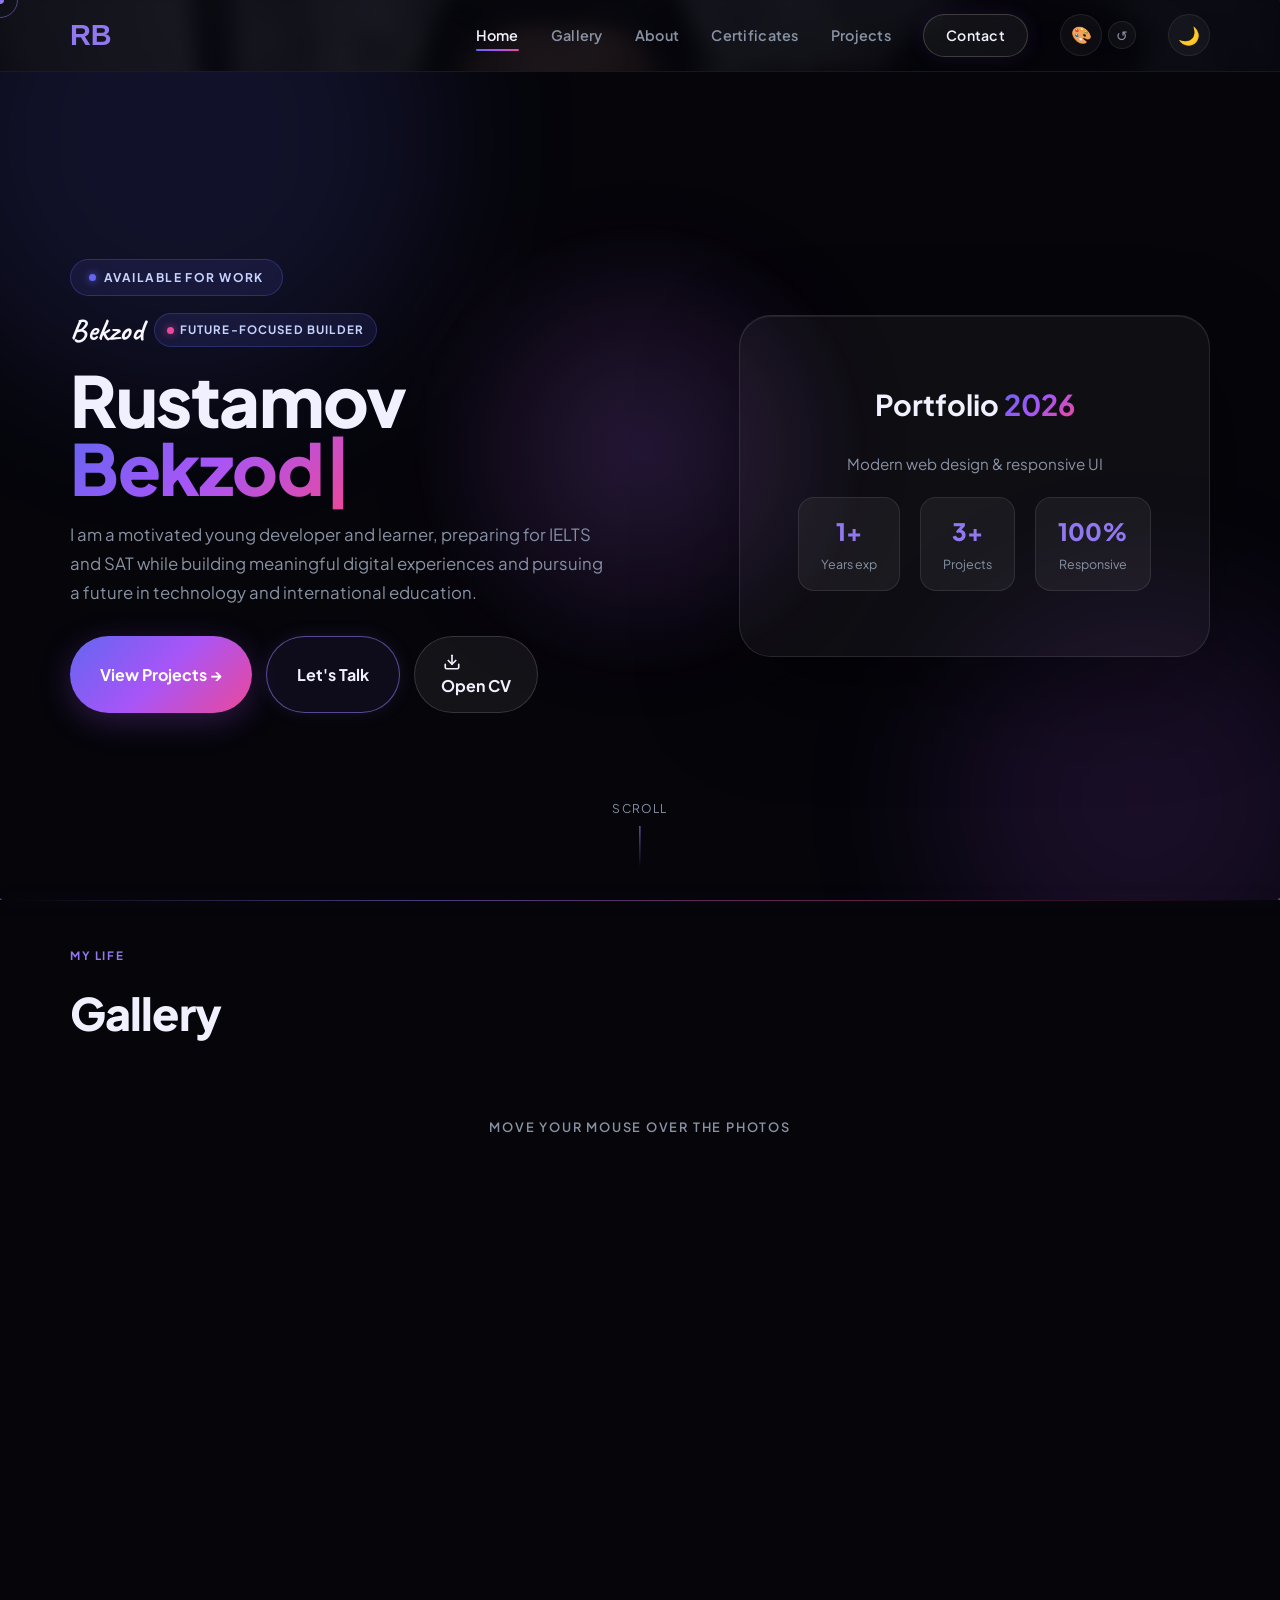
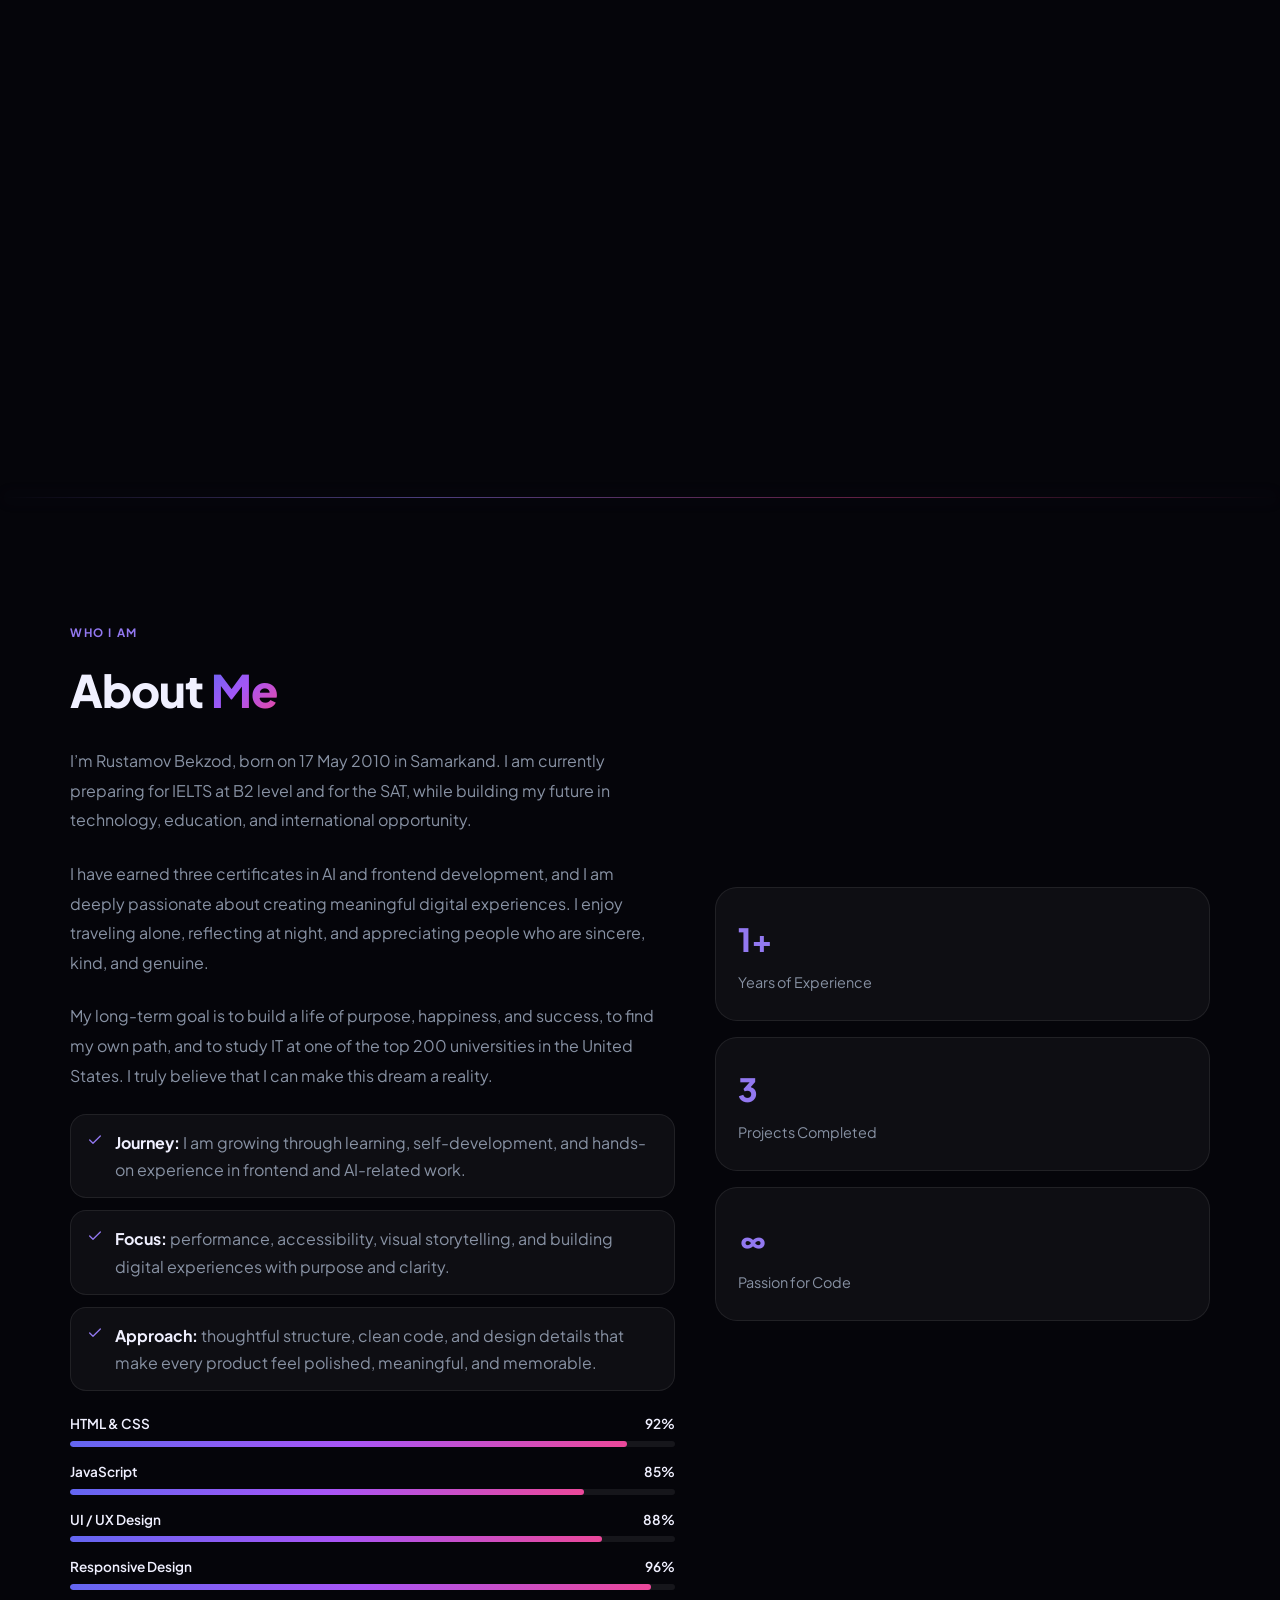
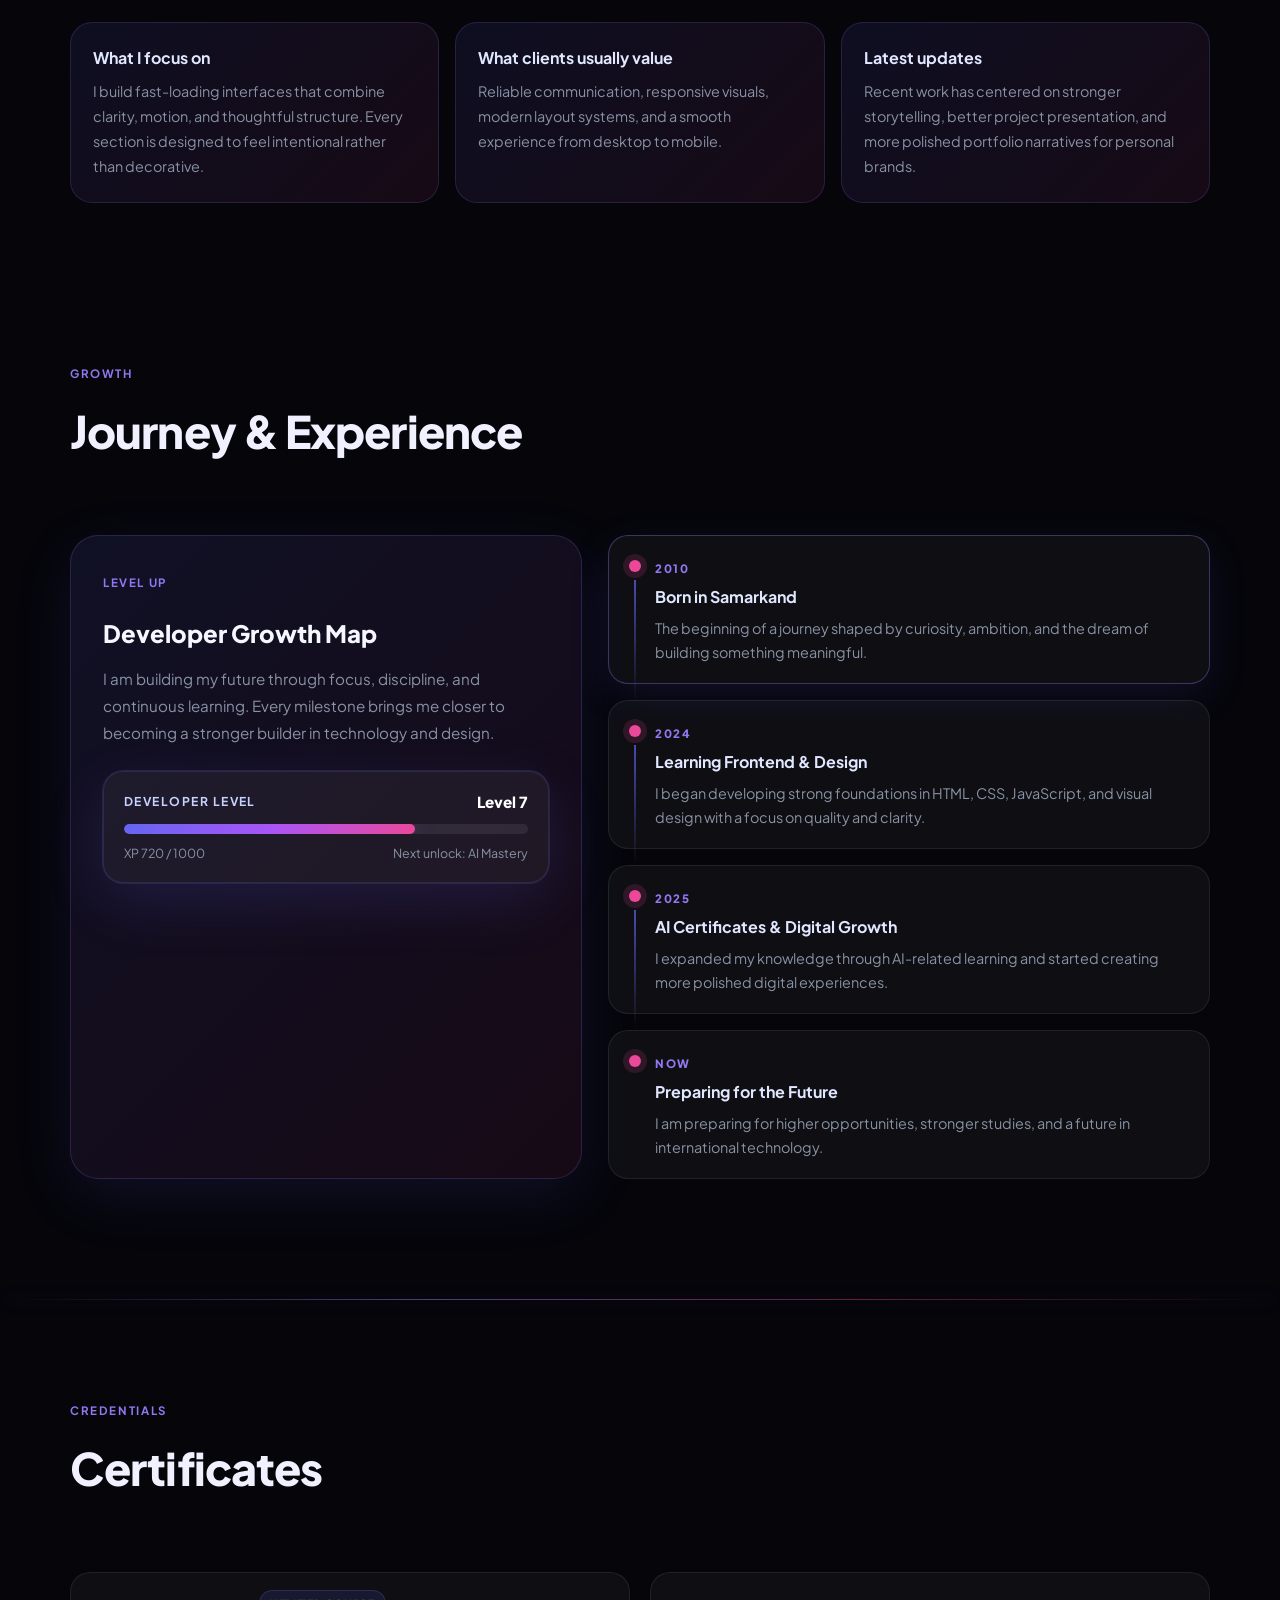
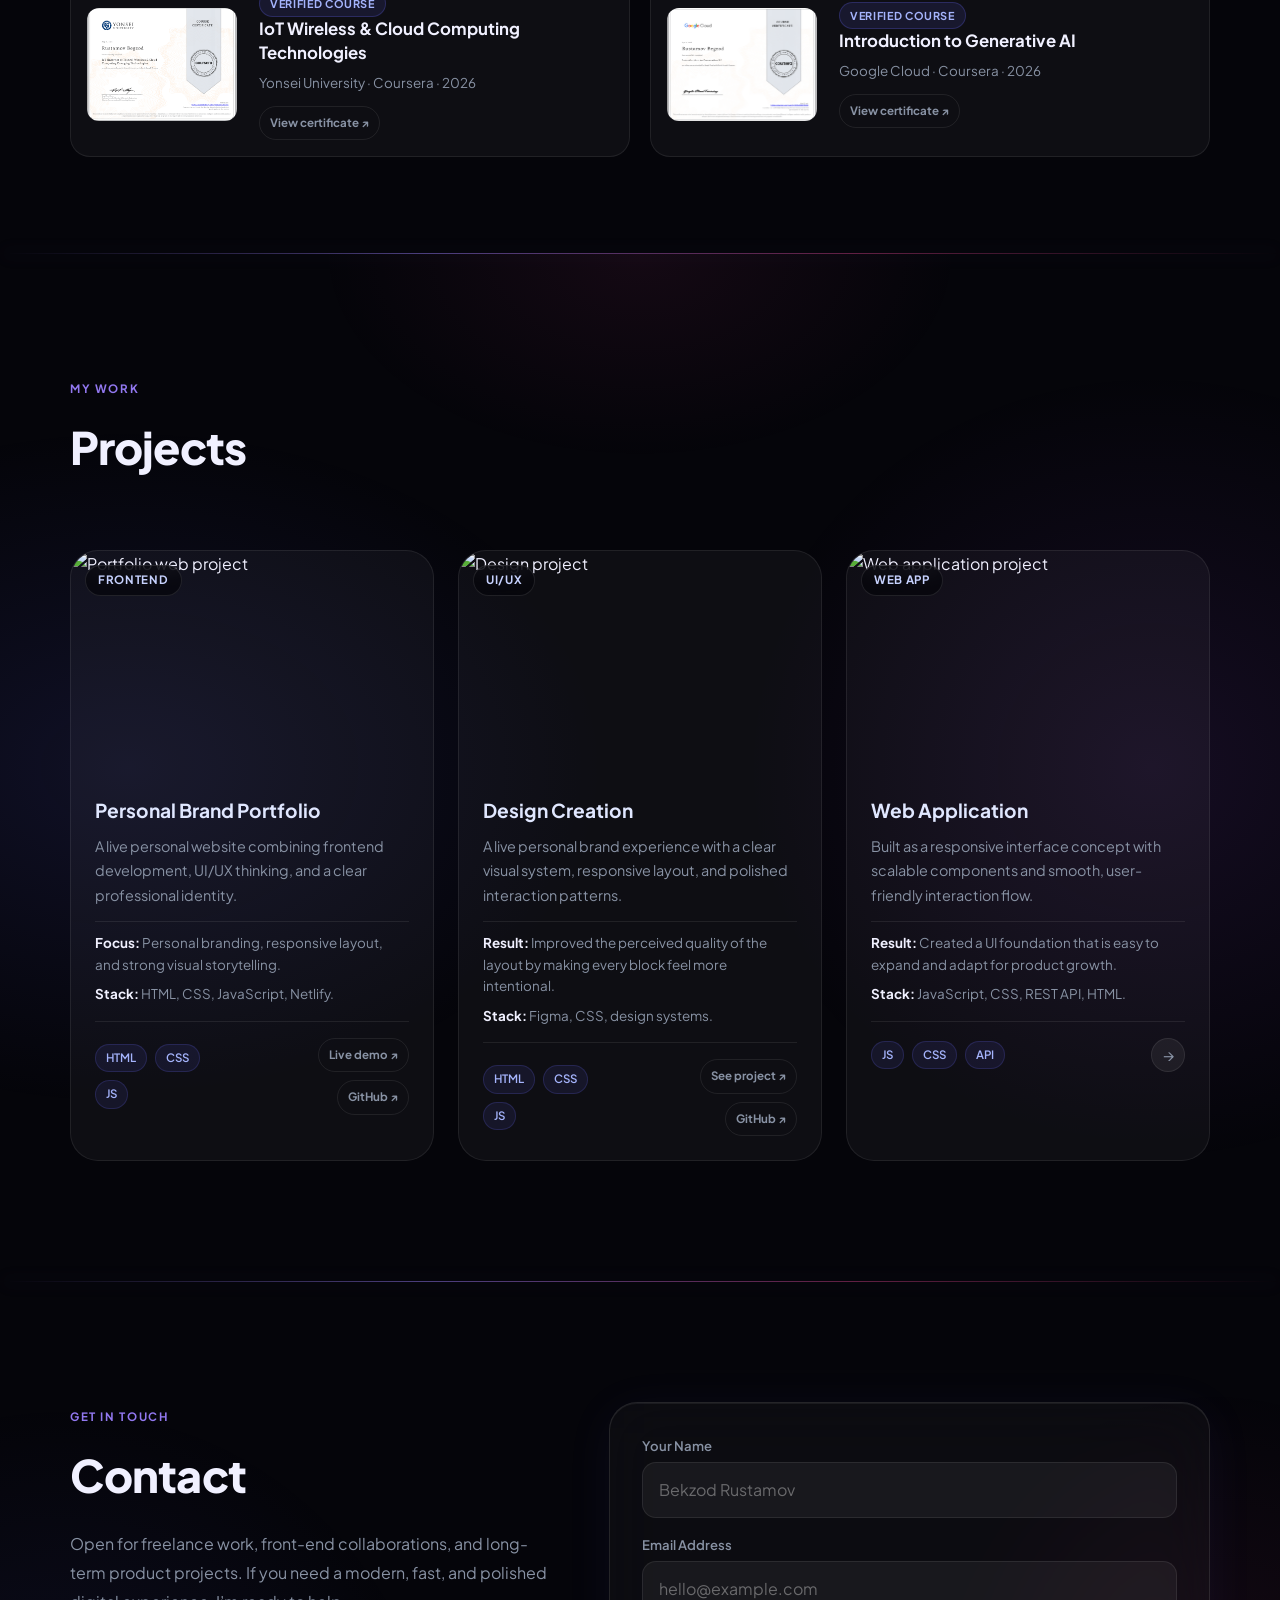
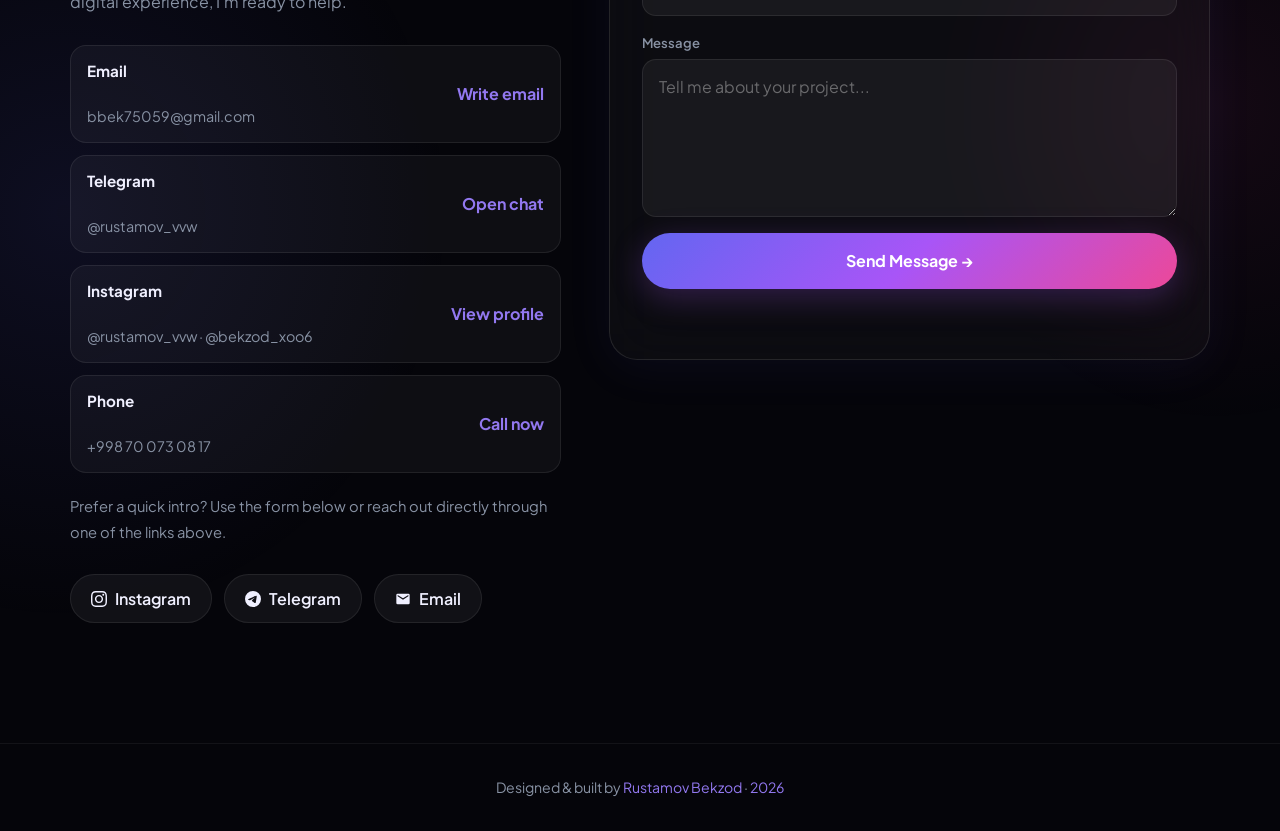
==== port.html @ cccd3170 "Improve mobile responsive navigation" ====
﻿<!DOCTYPE html>
<html lang="uz">
<head>
  <meta charset="UTF-8">
  <meta name="viewport" content="width=device-width, initial-scale=1.0">
  <meta name="description" content="Bekzod Rustamov is a front-end developer and UI/UX designer creating modern, responsive, and high-performing web experiences.">
  <meta name="keywords" content="frontend developer, UI/UX designer, portfolio website, web design, JavaScript, HTML, CSS">
  <meta property="og:title" content="Bekzod Rustamov | Frontend Developer & UI/UX Designer">
  <meta property="og:description" content="Personal portfolio of Bekzod Rustamov, a frontend developer and UI/UX designer from Samarkand.">
  <meta property="og:type" content="website">
  <meta property="og:image" content="me.jpg">
  <meta name="theme-color" content="#05050a">
  <title>Bekzod Rustamov | Frontend Developer & UI/UX Designer</title>
  <link rel="preconnect" href="https://fonts.googleapis.com">
  <link rel="preconnect" href="https://fonts.gstatic.com" crossorigin>
  <link href="https://fonts.googleapis.com/css2?family=Plus+Jakarta+Sans:ital,wght@0,300;0,400;0,600;0,800;1,400&display=swap" rel="stylesheet">
  <link href="https://fonts.googleapis.com/css2?family=Caveat:wght@500;700&display=swap" rel="stylesheet">
  <style>
/* ============================================================
   RESET & ROOT — DARK MODE (default)
============================================================ */
*, *::before, *::after { margin:0; padding:0; box-sizing:border-box; }
html { scroll-behavior:smooth; }
:root {
  --bg:        #05050a;
  --bg2:       #0c0c14;
  --card:      rgba(255,255,255,0.04);
  --border:    rgba(255,255,255,0.08);
  --text:      #f0f0ff;
  --muted:     #8892a4;
  --purple:    #9278f0;
  --indigo:    #6366f1;
  --pink:      #ec4899;
  --grad:      linear-gradient(135deg,#6366f1,#a855f7,#ec4899);
  --grad-soft: linear-gradient(135deg,rgba(99,102,241,.15),rgba(168,85,247,.10));
  --radius:    28px;
  --header-h: 72px;
  --header-bg: rgba(5,5,10,.75);
  --input-bg:  rgba(255,255,255,.05);
  --input-border: rgba(255,255,255,.08);
  --shadow:    rgba(0,0,0,.4);
  --heading:   #f5f7ff;
  --soft-text: #c7d2fe;
  --inverse:   #ffffff;
}
html.palette-cyan {
  --purple: #22d3ee;
  --indigo: #06b6d4;
  --pink: #3b82f6;
  --grad: linear-gradient(135deg,#06b6d4,#0ea5e9,#3b82f6);
  --grad-soft: linear-gradient(135deg,rgba(6,182,212,.15),rgba(59,130,246,.10));
}
html.palette-green {
  --purple: #34d399;
  --indigo: #10b981;
  --pink: #f59e0b;
  --grad: linear-gradient(135deg,#10b981,#22c55e,#f59e0b);
  --grad-soft: linear-gradient(135deg,rgba(16,185,129,.15),rgba(245,158,11,.10));
}

/* ============================================================
   LIGHT MODE
============================================================ */
html.light {
  --bg:        #f4f4f8;
  --bg2:       #eaeaf2;
  --card:      rgba(255,255,255,0.75);
  --border:    rgba(0,0,0,0.09);
  --text:      #0f0f1a;
  --muted:     #5a6070;
  --header-bg: rgba(244,244,248,.85);
  --input-bg:  rgba(0,0,0,.04);
  --input-border: rgba(0,0,0,.10);
  --shadow:    rgba(0,0,0,.12);
  --heading:   #171725;
  --soft-text: #394070;
  --inverse:   #ffffff;
}
html.light body { background:var(--bg); color:var(--text); }
html.light .mesh-blob { opacity:.12; }
html.light #particles-canvas { opacity:.25; }
html.light .hero-card {
  background:rgba(255,255,255,.8);
  border-color:rgba(0,0,0,.08);
  box-shadow:0 24px 80px rgba(0,0,0,.1);
}
html.light .info-card,
html.light .card {
  background:rgba(255,255,255,.8);
  border-color:rgba(0,0,0,.08);
  box-shadow:0 4px 24px rgba(0,0,0,.07);
}
html.light .contact-form {
  background:rgba(255,255,255,.7);
  border-color:rgba(0,0,0,.09);
}
html.light .contact-form input,
html.light .contact-form textarea {
  background:var(--input-bg);
  border-color:var(--input-border);
  color:var(--text);
}
html.light .contact-form input::placeholder,
html.light .contact-form textarea::placeholder { color:rgba(0,0,0,.35); }
html.light .nav-links a { color:var(--muted); }
html.light .nav-links a:hover { color:var(--text); }
html.light .social-button { background:rgba(0,0,0,.05); border-color:rgba(0,0,0,.1); color:var(--text); }
html.light #overscroll-flash { background:radial-gradient(ellipse at center,rgba(99,102,241,.12) 0%,transparent 70%); }
html.light .hero-stat { background:rgba(0,0,0,.05); border-color:rgba(0,0,0,.08); }
html.light .skill-bar { background:rgba(0,0,0,.08); }
html.light .tech-badge { background:rgba(99,102,241,.1); border-color:rgba(99,102,241,.2); }
html.light .modal-box { background:rgba(240,240,248,.97); border-color:rgba(0,0,0,.1); }
html.light .card-body h3,
html.light .insight-card h3,
html.light .timeline-item h3,
html.light .extra-card-header h4 { color:var(--heading); }
html.light .hero-card:hover .hero-card__content h2,
html.light .hero-card:hover .hero-card__content p { color:var(--inverse); }
html.light .hero-card:hover .hero-stat strong { color:var(--inverse); }
html.light .hero-card:hover .hero-stat span { color:rgba(255,255,255,.85); }
html.light .journey-card h3 { color:var(--heading); }
html.light .xp-label,
html.light .signature-mark { color:var(--soft-text); }
html.light .cert-modal-footer h3 { color:var(--heading); }
html.light .cert-skill-tag,
html.light .btn-cert { color:var(--soft-text); }
html.light .contact-form input,
html.light .contact-form textarea { color:var(--text); }
html.light .neon-divider { background:linear-gradient(90deg,transparent,rgba(99,102,241,.35),rgba(236,72,153,.25),transparent); }
html.light .footer { color:var(--muted); border-top-color:rgba(0,0,0,.08); }
html.light #back-top { box-shadow:0 4px 20px rgba(168,85,247,.35); }

/* ============================================================
   THEME TOGGLE BUTTON
============================================================ */
#theme-toggle {
  width:42px; height:42px;
  background:var(--card);
  border:1px solid var(--border);
  border-radius:50%;
  display:flex; align-items:center; justify-content:center;
  cursor:none;
  font-size:1.1rem;
  transition:background .3s, border-color .3s, transform .3s, box-shadow .3s;
  flex-shrink:0;
}
#theme-toggle:hover {
  background:rgba(146,120,240,.15);
  border-color:rgba(146,120,240,.4);
  transform:rotate(20deg) scale(1.1);
  box-shadow:0 0 18px rgba(146,120,240,.3);
}
#palette-toggle {
  width:42px; height:42px;
  background:var(--card);
  border:1px solid var(--border);
  border-radius:50%;
  display:flex; align-items:center; justify-content:center;
  cursor:pointer;
  font-size:1.05rem;
  flex-shrink:0;
  transition:background .3s, border-color .3s, transform .3s, box-shadow .3s;
}
.palette-control {
  position:relative;
  display:flex;
  flex-direction:row;
  align-items:center;
  gap:6px;
  flex-shrink:0;
}
#palette-toggle:hover {
  background:rgba(146,120,240,.15);
  border-color:rgba(146,120,240,.4);
  transform:rotate(18deg) scale(1.1);
  box-shadow:0 0 18px rgba(146,120,240,.3);
}
#palette-reset {
  width:28px; height:28px;
  border:1px solid var(--border);
  border-radius:50%;
  background:var(--card);
  color:var(--muted);
  cursor:pointer;
  font-size:.9rem;
  line-height:1;
  transition:color .25s, border-color .25s, background .25s, transform .25s;
}
#palette-reset:hover {
  color:var(--text);
  border-color:var(--purple);
  background:color-mix(in srgb, var(--purple) 12%, transparent);
  transform:rotate(-45deg);
}
#palette-picker {
  position:fixed;
  top:calc(var(--header-h) + 8px);
  right:12px;
  width:1px; height:1px;
  opacity:0;
  pointer-events:none;
}

/* ============================================================
   CV DOWNLOAD BUTTON
============================================================ */
.btn-cv {
  background:rgba(255,255,255,.06);
  border:1px solid rgba(255,255,255,.14);
  color:var(--text); font-weight:700;
  padding:14px 26px; border-radius:999px;
  cursor:none;
  position:relative; overflow:hidden;
  transition:transform .3s, box-shadow .3s, background .3s, border-color .3s;
}
.btn-cv::before {
  content:'';
  position:absolute; inset:0;
  background:var(--grad);
  opacity:0; transition:opacity .35s;
}
.btn-cv:hover {
  transform:translateY(-3px);
  box-shadow:0 12px 36px rgba(168,85,247,.3);
  border-color:rgba(168,85,247,.5);
}
.btn-cv:hover::before { opacity:1; }
.btn-cv span,.btn-cv svg { position:relative; z-index:1; }
/* CV download progress ring */
.btn-cv .cv-icon {
  width:22px; height:22px;
  display:flex; align-items:center; justify-content:center;
  position:relative; z-index:1;
}
.btn-cv.downloading .cv-icon svg { animation:spin .6s linear infinite; }
@keyframes spin { to { transform:rotate(360deg); } }

/* ===== CERT MODAL ===== */
#cert-overlay {
  position:fixed; inset:0;
  background:rgba(5,5,10,.9);
  -webkit-backdrop-filter:blur(18px);
  backdrop-filter:blur(18px);
  z-index:5001;
  display:flex; align-items:center; justify-content:center;
  padding:24px;
  opacity:0; pointer-events:none;
  transition:opacity .4s;
}
#cert-overlay.open { opacity:1; pointer-events:all; }
.cert-modal-box {
  background:linear-gradient(145deg,rgba(20,20,35,.97),rgba(12,12,20,.99));
  border:1px solid rgba(255,255,255,.1);
  border-radius:24px;
  max-width:700px; width:100%;
  box-shadow:0 40px 120px rgba(0,0,0,.7), inset 0 1px 0 rgba(255,255,255,.07);
  transform:scale(.88) translateY(30px);
  transition:transform .4s cubic-bezier(.22,1,.36,1);
  overflow-y:auto; overflow-x:hidden;
  max-height:90vh;
  position:relative;
}
#cert-overlay.open .cert-modal-box { transform:none; }
.cert-modal-img {
  width:100%; display:block;
  border-radius:24px 24px 0 0;
  max-height:460px; object-fit:contain;
  background:#0c0c14;
}
.cert-modal-footer {
  padding:20px 24px;
  display:flex; align-items:center; justify-content:space-between; gap:12px; flex-wrap:wrap;
}
.cert-modal-footer h3 { font-size:1rem; font-weight:700; color:#e0e7ff; }
.cert-modal-footer span { font-size:.8rem; color:var(--muted); }

/* Cert info section — scroll ile chiqadi */
.cert-info-section {
  padding:0 24px 28px;
  display:grid;
  gap:16px;
}
.cert-info-item {
  opacity:0;
  transform:translateY(20px);
  transition:opacity .5s ease, transform .5s ease;
}
.cert-info-item.visible {
  opacity:1;
  transform:none;
}
.cert-info-item:nth-child(1){ transition-delay:.05s; }
.cert-info-item:nth-child(2){ transition-delay:.15s; }
.cert-info-item:nth-child(3){ transition-delay:.25s; }
.cert-info-item:nth-child(4){ transition-delay:.35s; }

.cert-info-item h4 {
  font-size:.75rem; font-weight:700;
  text-transform:uppercase; letter-spacing:.1em;
  color:var(--purple); margin-bottom:6px;
}
.cert-info-item p {
  color:var(--muted); font-size:.88rem; line-height:1.7;
}
.cert-skills {
  display:flex; flex-wrap:wrap; gap:8px; margin-top:6px;
}
.cert-skill-tag {
  background:rgba(99,102,241,.1);
  border:1px solid rgba(99,102,241,.25);
  color:#a5b4fc;
  font-size:.72rem; font-weight:600;
  padding:4px 12px; border-radius:999px;
}
.cert-divider {
  height:1px;
  background:linear-gradient(90deg,transparent,rgba(255,255,255,.08),transparent);
  margin:4px 0;
}
.cert-close {
  position:absolute; top:14px; right:14px;
  width:34px; height:34px;
  background:rgba(0,0,0,.55); -webkit-backdrop-filter:blur(8px); backdrop-filter:blur(8px);
  border:1px solid rgba(255,255,255,.12);
  border-radius:50%; color:#fff; font-size:1rem; cursor:none;
  display:flex; align-items:center; justify-content:center;
  transition:background .25s, transform .25s; z-index:10;
}
.cert-close:hover { background:rgba(236,72,153,.3); transform:rotate(90deg); }

/* Sertifikat tugmasi */
.btn-cert {
  display:inline-flex; align-items:center; gap:9px;
  background:rgba(99,102,241,.1);
  border:1px solid rgba(99,102,241,.3);
  color:#c7d2fe; font-weight:700;
  padding:14px 26px; border-radius:999px; cursor:none;
  transition:transform .3s, box-shadow .3s, background .3s;
}
.btn-cert:hover {
  transform:translateY(-3px);
  background:rgba(99,102,241,.2);
  box-shadow:0 12px 36px rgba(99,102,241,.25);
}
body {
  font-family:'Plus Jakarta Sans',sans-serif;
  background:var(--bg);
  color:var(--text);
  overflow-x:hidden;
  line-height:1.6;
  cursor:none;
}
button:focus-visible, a:focus-visible, input:focus-visible, textarea:focus-visible {
  outline:2px solid var(--pink);
  outline-offset:4px;
}
img { max-width:100%; display:block; }
button,input,textarea,a { font:inherit; }
a { text-decoration:none; }
.container { width:min(1140px,calc(100% - 40px)); margin:0 auto; }

/* ============================================================
   CUSTOM CURSOR
============================================================ */
#cursor-dot {
  width:8px; height:8px;
  background:var(--purple);
  border-radius:50%;
  position:fixed; top:0; left:0;
  pointer-events:none;
  z-index:99999;
  transform:translate(-50%,-50%);
  transition:transform .1s, background .3s, width .3s, height .3s;
}
#cursor-ring {
  width:36px; height:36px;
  border:1.5px solid rgba(146,120,240,.5);
  border-radius:50%;
  position:fixed; top:0; left:0;
  pointer-events:none;
  z-index:99998;
  transform:translate(-50%,-50%);
  transition:transform .12s ease, width .3s, height .3s, border-color .3s;
}
body:has(a:hover) #cursor-dot,
body:has(button:hover) #cursor-dot { width:14px; height:14px; background:var(--pink); }
body:has(a:hover) #cursor-ring,
body:has(button:hover) #cursor-ring { width:52px; height:52px; border-color:rgba(236,72,153,.4); }

/* ============================================================
   PAGE LOADER
============================================================ */
#page-loader {
  position:fixed; inset:0; background:var(--bg);
  z-index:9999; pointer-events:none;
  display:flex; align-items:center; justify-content:center;
  opacity:1; transition:opacity .9s ease .6s;
}
#page-loader.hide { opacity:0; }
.loader-logo {
  font-size:3rem; font-weight:800; color:var(--purple);
  animation:loaderPulse 1.2s ease-in-out infinite alternate;
  font-family:Arial,sans-serif;
}
@keyframes loaderPulse {
  from { opacity:.3; transform:scale(.92); }
  to   { opacity:1;  transform:scale(1);   }
}
.loader-bar {
  position:absolute; bottom:0; left:0;
  height:3px; width:0%;
  background:var(--grad);
  animation:loaderLine 1.1s cubic-bezier(.4,0,.2,1) forwards;
  box-shadow:0 0 16px rgba(168,85,247,.8);
}
@keyframes loaderLine {
  0%  { width:0%; }
  60% { width:78%; }
  100%{ width:100%; }
}

/* ============================================================
   SCROLL PROGRESS
============================================================ */
#scroll-bar {
  position:fixed; top:0; left:0;
  height:2.5px; width:0%;
  background:var(--grad);
  z-index:2000; pointer-events:none;
  box-shadow:0 0 8px rgba(168,85,247,.6);
  transition:width .08s linear;
}

/* ============================================================
   OVERSCROLL FLASH
============================================================ */
#overscroll-flash {
  position:fixed; inset:0; pointer-events:none; z-index:8000;
  opacity:0;
  background:radial-gradient(ellipse at center,rgba(99,102,241,.15) 0%,transparent 70%);
  transition:opacity .45s ease;
}
#overscroll-flash.show { opacity:1; }

/* ============================================================
   ANIMATED MESH BACKGROUND
============================================================ */
.mesh-bg {
  position:fixed; inset:0; z-index:0; pointer-events:none;
  overflow:hidden;
}
.mesh-blob {
  position:absolute;
  border-radius:50%;
  filter:blur(80px);
  opacity:.28;
  animation:blobFloat 18s ease-in-out infinite alternate;
}
.mesh-blob:nth-child(1) {
  width:520px; height:520px;
  background:rgba(99,102,241,.5);
  top:-120px; left:-80px;
  animation-duration:14s;
}
.mesh-blob:nth-child(2) {
  width:400px; height:400px;
  background:rgba(168,85,247,.45);
  bottom:-100px; right:-60px;
  animation-duration:11s; animation-delay:-4s;
}
.mesh-blob:nth-child(3) {
  width:300px; height:300px;
  background:rgba(236,72,153,.35);
  top:50%; left:50%;
  transform:translate(-50%,-50%);
  animation-duration:16s; animation-delay:-7s;
}
@keyframes blobFloat {
  from { transform:translate(0,0) scale(1); }
  to   { transform:translate(30px,40px) scale(1.08); }
}

/* ============================================================
   HEADER
============================================================ */
.site-header {
  position:fixed; top:0; left:0; width:100%;
  height:var(--header-h);
  background:var(--header-bg);
  border-bottom:1px solid var(--border);
  -webkit-backdrop-filter:blur(18px);
  backdrop-filter:blur(18px);
  overflow:hidden;
  z-index:1000;
  transition:background .4s, border-color .4s;
}
.site-header::before {
  content:'';
  position:absolute; inset:-18px;
  background:
    linear-gradient(90deg,rgba(5,5,10,.88),rgba(5,5,10,.68),rgba(5,5,10,.88)),
    url('photos/me.webp') center 38% / cover no-repeat;
  filter:blur(10px) saturate(1.15);
  opacity:.42;
  pointer-events:none;
}
html.light .site-header::before {
  background:
    linear-gradient(90deg,rgba(244,244,248,.9),rgba(244,244,248,.72),rgba(244,244,248,.9)),
    url('photos/me.webp') center 38% / cover no-repeat;
  opacity:.3;
}
.header-inner {
  height:100%;
  display:flex; justify-content:space-between; align-items:center;
  position:relative;
  z-index:1;
}
.mobile-menu-toggle { display:none; }
.logo {
  font-family:Arial,sans-serif;
  font-size:1.8rem; font-weight:800;
  color:var(--purple);
  -webkit-user-select:none;
  user-select:none;
  animation:ongga-aylanish 6s linear infinite;
}
@keyframes ongga-aylanish {
  0%   { transform:rotateY(0deg); }
  50%  { transform:rotateY(180deg); }
  100% { transform:rotateY(360deg); }
}
.nav-links { display:flex; gap:32px; align-items:center; }
.nav-links a {
  color:var(--muted);
  font-size:.9rem; font-weight:600;
  letter-spacing:.02em;
  transition:color .25s;
  position:relative;
}
.nav-links a::after {
  content:'';
  position:absolute; bottom:-4px; left:0;
  width:0; height:2px;
  background:var(--grad);
  border-radius:99px;
  transition:width .3s ease;
}
.nav-links a:hover { color:var(--text); }
.nav-links a:hover::after { width:100%; }
.nav-cta {
  background:rgba(255,255,255,.06) !important;
  border:1px solid rgba(255,255,255,.18);
  color:var(--text) !important;
  padding:9px 22px;
  border-radius:999px;
  font-size:.88rem !important;
  -webkit-backdrop-filter:blur(10px);
  backdrop-filter:blur(10px);
  box-shadow:0 0 20px rgba(168,85,247,.12);
  transition:transform .25s, box-shadow .25s, background .25s, border-color .25s !important;
}
.nav-cta::after { display:block; bottom:-7px; }
.nav-cta:hover { background:rgba(255,255,255,.12) !important; transform:translateY(-2px) !important; box-shadow:0 4px 28px rgba(168,85,247,.25) !important; }
/* ============================================================
   BUTTONS
============================================================ */
.btn-primary, .btn-secondary {
  display:inline-flex; align-items:center; justify-content:center;
  gap:8px; border:none; font-weight:700;
  padding:15px 30px; border-radius:999px; cursor:pointer;
  transition:transform .3s, box-shadow .3s;
  position:relative; overflow:hidden;
}
.btn-primary {
  background:var(--grad); color:#fff;
  box-shadow:0 8px 32px rgba(168,85,247,.25);
}
.btn-primary::before {
  content:'';
  position:absolute; inset:0;
  background:linear-gradient(135deg,rgba(255,255,255,.15),transparent);
  opacity:0; transition:opacity .3s;
}
.btn-primary:hover { transform:translateY(-3px); box-shadow:0 16px 48px rgba(168,85,247,.4); }
.btn-primary:hover::before { opacity:1; }
.btn-secondary {
  background:color-mix(in srgb, var(--purple) 7%, transparent);
  color:var(--text);
  border:1px solid color-mix(in srgb, var(--purple) 58%, transparent);
  box-shadow:0 0 18px color-mix(in srgb, var(--purple) 12%, transparent);
  -webkit-backdrop-filter:blur(10px);
  backdrop-filter:blur(10px);
}
.btn-secondary:hover {
  background:color-mix(in srgb, var(--purple) 16%, transparent);
  border-color:var(--purple);
  box-shadow:0 8px 26px color-mix(in srgb, var(--purple) 24%, transparent);
  transform:translateY(-2px);
}

/* ============================================================
   HERO
============================================================ */
.hero {
  min-height:100vh;
  padding:calc(var(--header-h) + 80px) 0 80px;
  position:relative; display:flex; align-items:center;
  z-index:1;
}
.hero-grid {
  display:grid; grid-template-columns:1.15fr .85fr;
  gap:48px; align-items:center;
}
.hero-copy { max-width:660px; display:flex; flex-direction:column; align-items:flex-start; }
.badge {
  display:inline-flex; align-items:center; gap:8px;
  background:rgba(99,102,241,.1);
  border:1px solid rgba(99,102,241,.3);
  color:#c7d2fe;
  padding:8px 18px; border-radius:999px;
  font-size:.75rem; font-weight:700;
  text-transform:uppercase; letter-spacing:.12em;
}
.badge-dot {
  width:7px; height:7px; border-radius:50%;
  background:var(--indigo);
  box-shadow:0 0 8px rgba(99,102,241,.9);
  animation:pulseDot 1.8s ease-in-out infinite;
}
@keyframes pulseDot {
  0%,100% { transform:scale(1); opacity:1; }
  50%      { transform:scale(1.5); opacity:.6; }
}
.main-title {
  font-size:clamp(3rem,5.5vw,5.2rem);
  font-weight:800; line-height:.96;
  margin:12px 0 18px;
  letter-spacing:-.02em;
}
.gradient-text {
  background:var(--grad);
  -webkit-background-clip:text;
  -webkit-text-fill-color:transparent;
  background-clip:text;
}
.subtitle {
  color:var(--muted); font-size:1.05rem;
  max-width:540px; margin-bottom:28px; line-height:1.75;
}
.cta-buttons { display:flex; flex-wrap:wrap; gap:14px; }

/* Typing cursor */
#typed-text::after {
  content:'|';
  animation:blink .8s step-end infinite;
  color:var(--purple);
}
@keyframes blink {
  0%,100%{ opacity:1; } 50%{ opacity:0; }
}

/* Hero card */
.hero-visual { display:flex; justify-content:center; position:relative; }
.hero-card {
  width:100%; min-height:340px;
  background: rgba(255,255,255,0.04);
  border:1px solid rgba(255,255,255,.1);
  border-radius:32px;
  -webkit-backdrop-filter:blur(24px);
  backdrop-filter:blur(24px);
  box-shadow:0 40px 100px rgba(0,0,0,.35), inset 0 1px 0 rgba(255,255,255,.08);
  overflow:hidden;
  position:relative;
}
/* Blurred background image */
.hero-card::after {
  content:'';
  position:absolute; inset:0;
  background-image:url('photos/me.webp');
  background-size:cover;
  background-position:center top;
  filter:blur(6px) brightness(0.35) saturate(1.1);
  transform:scale(1.1);
  z-index:0;
  opacity:0;
  transition:opacity .6s ease, filter .6s ease;
  pointer-events:none;
}
.hero-card:hover::after {
  opacity:1;
  filter:blur(6px) brightness(1.1) saturate(1.3);
}

/* Text visibility on hover */
.hero-card:hover .hero-card__content h2,
.hero-card:hover .hero-card__content p {
  text-shadow: 0 2px 12px rgba(0,0,0,0.9), 0 1px 4px rgba(0,0,0,0.8);
  color: #ffffff;
}
.hero-card:hover .hero-stat {
  background: rgba(0,0,0,0.45);
  border-color: rgba(255,255,255,0.2);
}
.hero-card:hover .hero-stat strong {
  text-shadow: 0 2px 8px rgba(0,0,0,0.8);
  color: #fff;
}
.hero-card:hover .hero-stat span {
  text-shadow: 0 1px 6px rgba(0,0,0,0.8);
  color: rgba(255,255,255,0.85);
}
.hero-card-glow {
  position:absolute; inset:-1px;
  border-radius:32px;
  background:conic-gradient(from 180deg at 50% 50%,#6366f1,#a855f7,#ec4899,#6366f1);
  opacity:0;
  transition:opacity .4s;
  z-index:2;
  padding:1px;
  pointer-events:none;
}
.hero-card:hover .hero-card-glow { opacity:0; }
.hero-card__content {
  position:relative; z-index:3;
  display:flex; flex-direction:column;
  align-items:center; justify-content:center;
  height:100%; min-height:340px;
  padding:36px; text-align:center; gap:20px;
}
.hero-card__content h2 { font-size:1.8rem; margin-bottom:4px; transition:text-shadow .4s, color .4s; }
.hero-card__content p  { color:var(--muted); font-size:.95rem; line-height:1.7; transition:text-shadow .4s, color .4s; }
.hero-stat-row {
  display:flex; gap:20px; justify-content:center; flex-wrap:wrap;
}
.hero-stat {
  background:rgba(255,255,255,.05);
  border:1px solid rgba(255,255,255,.09);
  border-radius:16px; padding:14px 22px;
  text-align:center;
}
.hero-stat strong { display:block; font-size:1.5rem; font-weight:800; color:var(--purple); }
.hero-stat span   { font-size:.78rem; color:var(--muted); }

.hero-glow {
  position:absolute; inset:0; margin:auto;
  width:500px; height:500px;
  background:radial-gradient(circle,rgba(99,102,241,.14) 0%,transparent 65%);
  z-index:0; pointer-events:none;
  transition:transform .15s ease-out;
}
/* ============================================================
   ABOUT
============================================================ */
.about-section { padding:120px 0; position:relative; z-index:1; }
.about-grid {
  display:grid; grid-template-columns:1.1fr .9fr;
  gap:60px; align-items:center;
}
.section-label {
  display:inline-block;
  font-size:.72rem; font-weight:700; letter-spacing:.14em;
  text-transform:uppercase; color:var(--purple);
  margin-bottom:12px;
}
.section-title {
  font-size:clamp(2.2rem,3.5vw,3.2rem);
  font-weight:800; margin-bottom:20px;
  letter-spacing:-.02em;
}
.about-copy p {
  color:var(--muted); font-size:1rem; line-height:1.85;
  max-width:600px; margin-bottom:24px;
}
.about-highlight-list {
  display:grid; gap:12px; margin:24px 0 22px;
}
.about-highlight-item {
  display:flex; align-items:flex-start; gap:12px;
  padding:14px 16px; border-radius:16px;
  background:rgba(255,255,255,.04);
  border:1px solid var(--border);
  color:var(--muted); line-height:1.7;
}
.about-highlight-item strong { color:var(--text); }
.about-highlight-item svg { flex-shrink:0; margin-top:3px; color:var(--purple); }
.hero-signature {
  display:flex; flex-wrap:wrap; align-items:center; gap:10px;
  margin:10px 0 0;
}
.signature-mark {
  font-family:'Caveat', cursive;
  font-size:1.9rem; font-weight:700;
  color:#f8f7ff; letter-spacing:.02em;
}
.signature-pill {
  display:inline-flex; align-items:center; gap:6px;
  padding:7px 12px; border-radius:999px;
  background:rgba(99,102,241,.12);
  border:1px solid rgba(99,102,241,.28);
  color:#c7d2fe; font-size:.72rem; font-weight:700;
  text-transform:uppercase; letter-spacing:.1em;
}
.signature-pill::before {
  content:''; width:7px; height:7px; border-radius:50%;
  background:var(--pink); box-shadow:0 0 8px rgba(236,72,153,.7);
}
.insights-section {
  padding:32px 0 0;
}
.insight-grid {
  display:grid; grid-template-columns:repeat(3,minmax(0,1fr)); gap:16px;
}
.insight-card {
  background:linear-gradient(135deg, rgba(99,102,241,.10), rgba(236,72,153,.08));
  border:1px solid rgba(146,120,240,.18);
  border-radius:22px; padding:22px;
}
.insight-card h3 {
  font-size:1rem; font-weight:700; color:#e0e7ff; margin-bottom:8px;
}
.insight-card p {
  color:var(--muted); font-size:.9rem; line-height:1.75;
}
.journey-section {
  padding:36px 0 120px; position:relative; z-index:1;
}
.journey-shell {
  display:grid; grid-template-columns:minmax(0,.92fr) minmax(0,1.08fr); gap:26px; align-items:stretch;
}
.journey-card {
  background:linear-gradient(135deg, rgba(99,102,241,.12), rgba(236,72,153,.08));
  border:1px solid rgba(146,120,240,.2);
  border-radius:28px; padding:32px;
  box-shadow:0 18px 60px rgba(99,102,241,.12);
}
.journey-card h3 {
  font-size:1.5rem; font-weight:800; margin:10px 0 12px; color:#f5f7ff;
}
.journey-card p {
  color:var(--muted); font-size:.95rem; line-height:1.8;
}
.xp-card {
  margin-top:24px; padding:18px 20px; border-radius:20px;
  background:rgba(255,255,255,.05); border:1px solid rgba(255,255,255,.08);
}
.xp-top { display:flex; justify-content:space-between; gap:12px; align-items:center; margin-bottom:10px; }
.xp-label { font-size:.76rem; text-transform:uppercase; letter-spacing:.12em; color:#c7d2fe; font-weight:700; }
.xp-value { font-size:.95rem; font-weight:800; color:#fff; }
.xp-bar {
  height:10px; width:100%; border-radius:999px; overflow:hidden;
  background:rgba(255,255,255,.08); position:relative;
}
.xp-fill {
  height:100%; width:0%; border-radius:inherit;
  background:var(--grad); box-shadow:0 0 20px rgba(146,120,240,.35);
  transition:width 1.3s cubic-bezier(.22,1,.36,1);
}
.xp-meta {
  display:flex; justify-content:space-between; flex-wrap:wrap; gap:10px;
  margin-top:10px; color:var(--muted); font-size:.78rem;
}
.timeline {
  display:grid; gap:16px; align-content:start;
}
.timeline-item {
  position:relative; display:flex; gap:14px; padding:18px 20px;
  background:var(--card); border:1px solid var(--border); border-radius:20px;
  min-height:108px; transform:translateY(20px); opacity:0;
  transition:transform .55s ease, opacity .55s ease, border-color .3s ease;
}
.timeline-item.visible { opacity:1; transform:none; }
.timeline-item.active {
  border-color:rgba(146,120,240,.35); box-shadow:0 12px 40px rgba(99,102,241,.12);
}
.timeline-item::before {
  content:''; position:absolute; left:25px; top:44px; bottom:-18px;
  width:2px; background:linear-gradient(180deg, rgba(99,102,241,.7), transparent);
}
.timeline-item:last-child::before { display:none; }
.timeline-dot {
  width:12px; height:12px; border-radius:50%; background:var(--pink);
  box-shadow:0 0 0 6px rgba(236,72,153,.15); margin-top:6px; flex-shrink:0;
}
.timeline-year {
  display:inline-block; margin-bottom:6px; font-size:.72rem; font-weight:800;
  letter-spacing:.12em; color:var(--purple); text-transform:uppercase;
}
.timeline-content h4 {
  font-size:1rem; font-weight:700; color:#e0e7ff; margin-bottom:6px;
}
.timeline-content p {
  color:var(--muted); font-size:.9rem; line-height:1.7;
}
/* Skills */
.skills-grid { display:grid; gap:14px; margin-top:10px; }
.skill-item { display:grid; gap:6px; }
.skill-header { display:flex; justify-content:space-between; font-size:.85rem; font-weight:600; }
.skill-bar {
  height:6px; background:rgba(255,255,255,.07);
  border-radius:99px; overflow:hidden;
}
.skill-fill {
  height:100%; border-radius:99px;
  background:var(--grad);
  width:0%; transition:width 1.2s cubic-bezier(.22,1,.36,1);
}
.about-cards { display:grid; gap:16px; }
.info-card {
  background:var(--card);
  border:1px solid var(--border);
  border-radius:22px; padding:26px 22px;
  transition:transform .3s, border-color .3s, box-shadow .3s;
}
.info-card:hover {
  transform:translateY(-4px);
  border-color:rgba(146,120,240,.3);
  box-shadow:0 16px 48px rgba(99,102,241,.1);
}
.info-card h3 { font-size:2rem; font-weight:800; margin-bottom:6px; color:var(--purple); }
.info-card p  { color:var(--muted); font-size:.9rem; }

/* ============================================================
   PROJECTS
============================================================ */
.projects-section {
  padding:120px 0;
  position:relative; z-index:1; overflow:hidden;
}
.projects-section::before {
  content:''; position:absolute; inset:0;
  background:
    radial-gradient(ellipse 70% 60% at 10% 50%,rgba(99,102,241,.12) 0%,transparent 55%),
    radial-gradient(ellipse 60% 70% at 90% 50%,rgba(168,85,247,.10) 0%,transparent 55%),
    radial-gradient(ellipse 50% 40% at 50% 0%,rgba(236,72,153,.07) 0%,transparent 50%);
  pointer-events:none;
}
.projects-section .container { position:relative; z-index:1; }
.section-header {
  display:flex; align-items:flex-end;
  justify-content:space-between; gap:16px;
  margin-bottom:48px; flex-wrap:wrap;
}
.project-grid {
  display:grid;
  grid-template-columns:repeat(3,minmax(0,1fr));
  gap:24px;
}
.card {
  background:var(--card);
  border:1px solid var(--border);
  border-radius:var(--radius); overflow:hidden;
  transition:transform .4s cubic-bezier(.22,1,.36,1), box-shadow .4s, border-color .4s;
  position:relative;
}
.card::before {
  content:''; position:absolute; inset:0;
  background:var(--grad-soft);
  opacity:0; transition:opacity .4s; z-index:0;
}
.card:hover {
  transform:translateY(-12px);
  box-shadow:0 32px 80px rgba(0,0,0,.35);
  border-color:rgba(146,120,240,.25);
}
.card:hover::before { opacity:1; }
.card-img-wrap {
  overflow:hidden; position:relative; z-index:1;
  height:220px;
}
.card-img-wrap img {
  width:100%; height:100%; object-fit:cover;
  transition:transform .6s cubic-bezier(.22,1,.36,1);
}
.card:hover .card-img-wrap img { transform:scale(1.08); }
.card-tag {
  position:absolute; top:14px; left:14px;
  background:rgba(5,5,10,.7);
  -webkit-backdrop-filter:blur(8px); backdrop-filter:blur(8px);
  border:1px solid rgba(255,255,255,.1);
  color:#c7d2fe; font-size:.72rem; font-weight:700;
  padding:5px 12px; border-radius:999px;
  letter-spacing:.06em; text-transform:uppercase;
}
.card-body { padding:24px; position:relative; z-index:1; }
.card-body h3 { font-size:1.2rem; font-weight:700; color:#e0e7ff; margin-bottom:8px; }
.card-body p  { color:var(--muted); font-size:.9rem; line-height:1.7; margin-bottom:14px; }
.project-summary {
  display:grid; gap:8px; margin-bottom:16px;
  padding-top:10px; border-top:1px solid var(--border);
  font-size:.84rem; color:var(--muted);
}
.project-summary strong { color:var(--text); }
.card-footer {
  display:flex; align-items:center; justify-content:space-between;
  border-top:1px solid var(--border); padding-top:16px;
}
.project-links {
  display:flex; gap:8px; flex-wrap:wrap; justify-content:flex-end;
}
.project-link {
  display:inline-flex; align-items:center; gap:5px;
  padding:7px 10px; border:1px solid var(--border); border-radius:999px;
  color:var(--muted); font-size:.72rem; font-weight:700;
  transition:color .25s, background .25s, border-color .25s;
}
.project-link:hover { color:var(--text); background:rgba(146,120,240,.15); border-color:rgba(146,120,240,.4); }
.card-tech { display:flex; gap:8px; flex-wrap:wrap; }
.tech-badge {
  background:rgba(99,102,241,.1);
  border:1px solid rgba(99,102,241,.2);
  color:#a5b4fc; font-size:.72rem; font-weight:600;
  padding:4px 10px; border-radius:999px;
}
.card-arrow {
  width:34px; height:34px;
  background:rgba(255,255,255,.06);
  border:1px solid var(--border);
  border-radius:50%;
  display:flex; align-items:center; justify-content:center;
  color:var(--muted); font-size:1rem;
  transition:background .3s, color .3s, transform .3s;
}
.card:hover .card-arrow {
  background:var(--grad); color:#fff;
  transform:rotate(-45deg);
  border-color:transparent;
}
/* ============================================================
   CONTACT
============================================================ */
.contact-section {
  padding:120px 0; position:relative; z-index:1; overflow:hidden;
}
.contact-section::before {
  content:''; position:absolute; inset:0;
  background:
    radial-gradient(ellipse 55% 70% at 5% 50%,rgba(99,102,241,.1) 0%,transparent 55%),
    radial-gradient(ellipse 45% 60% at 95% 40%,rgba(236,72,153,.07) 0%,transparent 50%);
  pointer-events:none;
}
.contact-section .container { position:relative; z-index:1; }
.contact-grid {
  display:grid; grid-template-columns:.9fr 1.1fr;
  gap:48px; align-items:start;
}
.contact-copy p { color:var(--muted); max-width:560px; margin-bottom:28px; line-height:1.8; }
.social-links { display:flex; gap:12px; flex-wrap:wrap; margin-top:8px; }
.social-button {
  display:inline-flex; align-items:center; gap:8px;
  background:rgba(255,255,255,.05);
  border:1px solid var(--border);
  color:var(--text); font-weight:600;
  padding:11px 20px; border-radius:999px;
  transition:background .3s, border-color .3s, transform .3s;
  cursor:none;
}
.social-button:hover {
  background:rgba(146,120,240,.15);
  border-color:rgba(146,120,240,.4);
  transform:translateY(-2px);
}
.contact-methods {
  display:grid; gap:12px; margin:24px 0 20px;
}
.contact-method {
  display:flex; align-items:center; justify-content:space-between;
  gap:12px; padding:14px 16px; border-radius:16px;
  background:rgba(255,255,255,.04); border:1px solid var(--border);
}
.contact-method strong { display:block; color:var(--text); font-size:.95rem; margin-bottom:2px; }
.contact-method span { color:var(--muted); font-size:.9rem; line-height:1.5; }
.contact-method a {
  color:var(--purple); font-weight:700; white-space:nowrap;
}
.contact-note {
  color:var(--muted); font-size:.92rem; line-height:1.75; margin-bottom:8px;
}
.contact-form {
  display:grid; gap:16px;
  background:rgba(255,255,255,.03);
  -webkit-backdrop-filter:blur(28px);
  backdrop-filter:blur(28px);
  border:1px solid rgba(255,255,255,.1);
  border-radius:var(--radius); padding:32px;
  box-shadow:0 8px 48px rgba(99,102,241,.07),
             inset 0 1px 0 rgba(255,255,255,.06);
}
.input-group { display:grid; gap:6px; }
.input-group label { font-size:.82rem; font-weight:600; color:var(--muted); }
.contact-form input, .contact-form textarea {
  width:100%;
  background:rgba(255,255,255,.05);
  border:1px solid rgba(255,255,255,.08);
  border-radius:14px; color:#fff;
  padding:14px 16px;
  transition:border-color .3s, box-shadow .3s;
}
.contact-form input:focus,
.contact-form textarea:focus {
  outline:none;
  border-color:rgba(146,120,240,.5);
  box-shadow:0 0 0 3px rgba(146,120,240,.1);
}
.contact-form input::placeholder,
.contact-form textarea::placeholder { color:rgba(255,255,255,.35); }
.contact-form textarea { resize:vertical; min-height:140px; }
.form-status { min-height:22px; font-size:.88rem; color:#c7d2fe; }
.form-status.success { color:#4ade80; }
.form-status.error   { color:#f87171; }

/* ============================================================
   FOOTER
============================================================ */
.footer {
  padding:32px 0;
  text-align:center; color:var(--muted);
  border-top:1px solid rgba(255,255,255,.06);
  position:relative; z-index:1;
  font-size:.88rem;
}
.footer span { color:var(--purple); }

/* ============================================================
   SCROLL REVEAL
============================================================ */
.reveal {
  opacity:0; transform:translateY(50px);
  transition:opacity 1s cubic-bezier(.22,1,.36,1),
             transform 1s cubic-bezier(.22,1,.36,1);
}
.reveal.reveal--left  { transform:translateX(-60px); }
.reveal.reveal--right { transform:translateX(60px); }
.reveal.reveal--scale { transform:scale(.88) translateY(28px); }
.reveal.reveal--fade  { transform:none; }
.reveal.visible       { opacity:1; transform:none; }

.stagger-1 { transition-delay:.08s !important; }
.stagger-2 { transition-delay:.18s !important; }
.stagger-3 { transition-delay:.28s !important; }
.stagger-4 { transition-delay:.38s !important; }
.stagger-5 { transition-delay:.48s !important; }

/* Hero entrance */
.hero-copy .badge       { animation:heroUp .9s .2s cubic-bezier(.22,1,.36,1) both; }
.hero-copy .main-title  { animation:heroUp .9s .38s cubic-bezier(.22,1,.36,1) both; }
.hero-copy .subtitle    { animation:heroUp .9s .52s cubic-bezier(.22,1,.36,1) both; }
.hero-copy .cta-buttons { animation:heroUp .9s .66s cubic-bezier(.22,1,.36,1) both; }
.hero-visual            { animation:heroRight 1s .48s cubic-bezier(.22,1,.36,1) both; }
@keyframes heroUp    { from{opacity:0;transform:translateY(42px)} to{opacity:1;transform:none} }
@keyframes heroRight { from{opacity:0;transform:translateX(52px)} to{opacity:1;transform:none} }

/* ============================================================
   RESPONSIVE — NOTEBOOK (1024–1280px)
============================================================ */
@media(max-width:1280px) {
  .hero-grid { gap:32px; }
  .about-grid { gap:40px; }
}
@media(max-width:1100px) {
  .project-grid { grid-template-columns:repeat(2,1fr); }
  .hero-grid    { grid-template-columns:1fr 1fr; }
}
@media(max-width:960px) {
  .hero-grid, .about-grid, .contact-grid { grid-template-columns:1fr; }
  .hero { padding-top:calc(var(--header-h) + 50px); }
  .insight-grid { grid-template-columns:1fr; }
  .hero-copy { max-width:100%; text-align:center; }
  .cta-buttons { justify-content:center; }
  .hero-visual { max-width:480px; margin:0 auto; }
  .about-grid { gap:32px; }
  .section-header { justify-content:center; text-align:center; }
}
@media(max-width:720px) {
  :root { --header-h:60px; }
  .project-grid { grid-template-columns:1fr; }
  .header-inner { gap:12px; }
  .mobile-menu-toggle {
    display:flex;
    flex-direction:column;
    justify-content:center;
    gap:4px;
    width:40px; height:40px;
    flex-shrink:0;
    border:1px solid var(--border);
    border-radius:12px;
    background:var(--card);
    color:var(--text);
    cursor:pointer;
  }
  .mobile-menu-toggle span { width:16px; height:2px; margin:0 auto; background:currentColor; border-radius:2px; transition:transform .25s, opacity .25s; }
  .mobile-menu-toggle.open span:nth-child(1) { transform:translateY(6px) rotate(45deg); }
  .mobile-menu-toggle.open span:nth-child(2) { opacity:0; }
  .mobile-menu-toggle.open span:nth-child(3) { transform:translateY(-6px) rotate(-45deg); }
  .nav-links {
    position:absolute;
    top:calc(100% + 8px);
    right:14px;
    left:14px;
    width:auto;
    flex:none;
    display:none;
    flex-direction:column;
    align-items:stretch;
    gap:4px;
    padding:10px;
    background:color-mix(in srgb, var(--bg) 88%, transparent);
    border:1px solid var(--border);
    border-radius:18px;
    box-shadow:0 18px 50px rgba(0,0,0,.28);
    -webkit-backdrop-filter:blur(20px);
    backdrop-filter:blur(20px);
    overflow:visible;
  }
  .nav-links.open { display:flex; }
  .nav-links a { padding:10px 12px; }
  .nav-links .nav-cta { text-align:center; margin-top:4px; }
  .nav-links .palette-control,
  .nav-links > #theme-toggle { align-self:flex-start; margin:4px 0 0 8px; }
  .nav-links > #theme-toggle { align-self:flex-end; margin-top:-42px; margin-right:8px; }
  .hero { padding-top:calc(var(--header-h) + 40px); }
  .main-title { font-size:clamp(2.4rem,9vw,3.4rem); }
  .about-section,.projects-section,.contact-section { padding:80px 0; }
  .contact-grid { grid-template-columns:1fr; }
  .contact-form { padding:24px; }
}
@media(max-width:480px) {
  .container { width:calc(100% - 28px); }
  .main-title { font-size:2.4rem; }
  .nav-links { gap:14px; }
  .nav-links a { font-size:.82rem; }
  .nav-cta { padding:8px 16px; }
  .card-img-wrap { height:180px; }
}

/* ============================================================
   PARTICLES CANVAS
============================================================ */
#particles-canvas {
  position:fixed; inset:0;
  z-index:0; pointer-events:none;
  opacity:.55;
}

/* ============================================================
   BACK TO TOP
============================================================ */
#back-top {
  position:fixed; bottom:32px; right:32px;
  width:48px; height:48px;
  background:var(--grad);
  border:none; border-radius:50%;
  color:#fff; font-size:1.2rem;
  display:flex; align-items:center; justify-content:center;
  cursor:none; z-index:500;
  box-shadow:0 4px 24px rgba(168,85,247,.45);
  opacity:0; transform:translateY(20px) scale(.8);
  transition:opacity .35s, transform .35s;
  pointer-events:none;
}
#back-top.show {
  opacity:1; transform:none;
  pointer-events:all;
}
#back-top:hover { transform:translateY(-4px) scale(1.1); }

/* ============================================================
   PROJECT MODAL
============================================================ */
#modal-overlay {
  position:fixed; inset:0;
  background:rgba(5,5,10,.85);
  -webkit-backdrop-filter:blur(16px);
  backdrop-filter:blur(16px);
  z-index:5000;
  display:flex; align-items:center; justify-content:center;
  padding:24px;
  opacity:0; pointer-events:none;
  transition:opacity .4s;
}
#modal-overlay.open { opacity:1; pointer-events:all; }

.modal-box {
  background:linear-gradient(145deg,rgba(20,20,35,.95),rgba(12,12,20,.98));
  border:1px solid rgba(255,255,255,.1);
  border-radius:28px;
  max-width:680px; width:100%;
  max-height:90vh; overflow-y:auto;
  box-shadow:0 40px 120px rgba(0,0,0,.6),
             inset 0 1px 0 rgba(255,255,255,.07);
  transform:scale(.88) translateY(30px);
  transition:transform .4s cubic-bezier(.22,1,.36,1);
  position:relative;
}
#modal-overlay.open .modal-box { transform:none; }
.modal-img {
  width:100%; height:260px; object-fit:cover;
  border-radius:28px 28px 0 0;
}
.modal-body { padding:32px; }
.modal-tag {
  display:inline-block;
  background:rgba(99,102,241,.15);
  border:1px solid rgba(99,102,241,.3);
  color:#a5b4fc; font-size:.72rem; font-weight:700;
  padding:5px 14px; border-radius:999px;
  letter-spacing:.08em; text-transform:uppercase;
  margin-bottom:14px;
}
.modal-body h2 { font-size:1.7rem; font-weight:800; margin-bottom:12px; }
.modal-body p  { color:var(--muted); line-height:1.85; margin-bottom:20px; }
.case-study { display:grid; grid-template-columns:repeat(2,minmax(0,1fr)); gap:12px; margin:0 0 24px; }
.case-study-item { padding:14px; background:rgba(255,255,255,.04); border:1px solid var(--border); border-radius:14px; }
.case-study-item h3 { margin:0 0 6px; color:var(--purple); font-size:.72rem; letter-spacing:.1em; text-transform:uppercase; }
.case-study-item p { margin:0; font-size:.82rem; line-height:1.65; }
@media(max-width:560px) { .case-study { grid-template-columns:1fr; } }
.modal-tech { display:flex; gap:8px; flex-wrap:wrap; margin-bottom:24px; }
.modal-close {
  position:absolute; top:18px; right:18px;
  width:36px; height:36px;
  background:rgba(255,255,255,.08);
  border:1px solid rgba(255,255,255,.1);
  border-radius:50%; color:#fff;
  font-size:1.1rem; cursor:none;
  display:flex; align-items:center; justify-content:center;
  transition:background .25s, transform .25s;
}
.modal-close:hover { background:rgba(236,72,153,.25); transform:rotate(90deg); }

/* ============================================================
   COUNTER NUMBERS
============================================================ */
.count-num { display:inline-block; }

/* ============================================================
   TILT CARDS (handled by JS)
============================================================ */
.card { transform-style:preserve-3d; }

/* ============================================================
   NEON SECTION DIVIDER
============================================================ */
.neon-divider {
  width:100%; height:1px;
  background:linear-gradient(90deg,transparent,rgba(146,120,240,.5),rgba(236,72,153,.4),transparent);
  position:relative; z-index:1;
  box-shadow:0 0 18px rgba(146,120,240,.25);
}

/* ============================================================
   HERO SCROLL HINT
============================================================ */
.scroll-hint {
  position:absolute; bottom:32px; left:50%;
  transform:translateX(-50%);
  display:flex; flex-direction:column; align-items:center; gap:8px;
  color:var(--muted); font-size:.75rem; letter-spacing:.1em;
  text-transform:uppercase; z-index:2;
  animation:scrollBounce 2s ease-in-out infinite;
}
.scroll-hint-line {
  width:1px; height:42px;
  background:linear-gradient(to bottom,var(--purple),transparent);
}
@keyframes scrollBounce {
  0%,100% { transform:translateX(-50%) translateY(0); }
  50%      { transform:translateX(-50%) translateY(8px); }
}

/* ============================================================
   ACHIEVEMENTS SECTION
============================================================ */
.achievements-section {
  padding:120px 0;
  position:relative; z-index:1; overflow:hidden;
}
.achievements-section::before {
  content:''; position:absolute; inset:0;
  background:
    radial-gradient(ellipse 60% 60% at 80% 40%, rgba(99,102,241,.11) 0%, transparent 55%),
    radial-gradient(ellipse 50% 50% at 20% 60%, rgba(236,72,153,.07) 0%, transparent 50%);
  pointer-events:none;
}
.achievements-section .container { position:relative; z-index:1; }

.achievements-grid {
  display:grid;
  grid-template-columns:1fr 1fr;
  gap:48px;
  align-items:start;
}

/* Certificates */
.cert-list { display:grid; gap:16px; }
.cert-card {
  display:flex; align-items:center; gap:18px;
  background:var(--card);
  border:1px solid var(--border);
  border-radius:20px;
  padding:20px 22px;
  transition:transform .3s, border-color .3s, box-shadow .3s;
}
.cert-card:hover {
  transform:translateX(6px);
  border-color:rgba(146,120,240,.35);
  box-shadow:0 8px 32px rgba(99,102,241,.1);
}
.cert-icon {
  width:48px; height:48px; flex-shrink:0;
  border-radius:14px;
  display:flex; align-items:center; justify-content:center;
  font-size:1.4rem;
}
.cert-icon.purple { background:rgba(99,102,241,.15); }
.cert-icon.pink   { background:rgba(236,72,153,.12); }
.cert-icon.indigo { background:rgba(146,120,240,.15); }
.cert-info h4 { font-size:.95rem; font-weight:700; margin-bottom:4px; }
.cert-info span { font-size:.78rem; color:var(--muted); }
.cert-badge {
  margin-left:auto; flex-shrink:0;
  background:rgba(99,102,241,.12);
  border:1px solid rgba(99,102,241,.25);
  color:#a5b4fc;
  font-size:.68rem; font-weight:700;
  padding:4px 10px; border-radius:999px;
  text-transform:uppercase; letter-spacing:.06em;
}
.certificate-showcase { padding:96px 0; position:relative; z-index:1; }
.certificate-grid { display:grid; grid-template-columns:repeat(2,minmax(0,1fr)); gap:20px; }
.certificate-card {
  display:grid; grid-template-columns:150px 1fr; gap:22px; align-items:center;
  width:100%; padding:16px; text-align:left; color:var(--text);
  background:var(--card); border:1px solid var(--border); border-radius:20px;
  cursor:pointer; transition:transform .45s cubic-bezier(.22,1,.36,1), border-color .35s, box-shadow .35s;
}
.certificate-card:hover { transform:translateY(-6px); border-color:rgba(146,120,240,.4); box-shadow:0 20px 50px rgba(99,102,241,.14); }
.certificate-card img { width:100%; aspect-ratio:4/3; object-fit:cover; border-radius:12px; background:#fff; }
.certificate-card h3 { margin:0 0 8px; font-size:1.05rem; line-height:1.4; }
.certificate-card p { color:var(--muted); font-size:.84rem; line-height:1.6; margin:0 0 12px; }
.certificate-card .cert-badge { display:inline-block; margin:0; }
.modal-project-links { margin-top:16px; }
.cert-verify-link { color:var(--purple); word-break:break-word; }
@media(max-width:768px) { .certificate-grid { grid-template-columns:1fr; } }
@media(max-width:520px) { .certificate-card { grid-template-columns:1fr; } }

/* Extra Projects */
.extra-projects { display:grid; gap:16px; }
.extra-card {
  background:var(--card);
  border:1px solid var(--border);
  border-radius:20px;
  padding:22px 24px;
  transition:transform .3s, border-color .3s, box-shadow .3s;
  position:relative; overflow:hidden;
}
.extra-card::before {
  content:'';
  position:absolute; top:0; left:0;
  width:3px; height:100%;
  background:var(--grad);
  border-radius:3px 0 0 3px;
}
.extra-card:hover {
  transform:translateY(-4px);
  border-color:rgba(146,120,240,.3);
  box-shadow:0 12px 40px rgba(99,102,241,.1);
}
.extra-card-header {
  display:flex; align-items:center;
  justify-content:space-between; gap:12px;
  margin-bottom:10px;
}
.extra-card-header h4 { font-size:1rem; font-weight:700; }
.extra-status {
  font-size:.68rem; font-weight:700;
  padding:4px 10px; border-radius:999px;
  text-transform:uppercase; letter-spacing:.06em;
}
.extra-status.coming {
  background:rgba(251,191,36,.1);
  border:1px solid rgba(251,191,36,.25);
  color:#fbbf24;
}
.extra-status.done {
  background:rgba(74,222,128,.1);
  border:1px solid rgba(74,222,128,.25);
  color:#4ade80;
}
.extra-card p { color:var(--muted); font-size:.88rem; line-height:1.7; margin-bottom:14px; }
.extra-tech { display:flex; gap:6px; flex-wrap:wrap; }

@media(max-width:768px) {
  .achievements-grid { grid-template-columns:1fr; gap:32px; }
}

.nav-links a.active { color:var(--text); }
.nav-links a.active::after { width:100%; }

/* ============================================================
   GALLERY SECTION
============================================================ */
.gallery-section {
  padding:120px 0;
  position:relative; z-index:1; overflow:hidden;
}
.gallery-section::before {
  content:''; position:absolute; inset:0;
  background:
    radial-gradient(ellipse 60% 50% at 50% 0%,rgba(168,85,247,.1) 0%,transparent 55%),
    radial-gradient(ellipse 50% 60% at 20% 80%,rgba(99,102,241,.08) 0%,transparent 50%);
  pointer-events:none;
}
.gallery-section .container { position:relative; z-index:1; }

.gallery-grid {
  columns:3; column-gap:16px; margin-top:48px;
}
.gallery-item {
  break-inside:avoid; margin-bottom:16px;
  position:relative; border-radius:18px; overflow:hidden;
  cursor:none;
  transform:translateY(60px) scale(.94);
  opacity:0;
  transition:transform .75s cubic-bezier(.22,1,.36,1),
             opacity .75s cubic-bezier(.22,1,.36,1),
             box-shadow .4s;
  will-change:transform;
}
.gallery-item.visible { opacity:1; transform:none; }

.gallery-item img {
  width:100%; display:block; border-radius:18px;
  transition:transform .6s cubic-bezier(.22,1,.36,1), filter .4s;
  /* Film/retro camera effect */
  filter:
    contrast(1.08)
    saturate(0.85)
    sepia(0.18)
    brightness(0.97);
}
.gallery-item:hover img {
  transform:scale(1.07);
  filter:
    contrast(1.12)
    saturate(1.1)
    sepia(0.08)
    brightness(1.04);
}

/* Film grain overlay on each photo */
.gallery-item::before {
  content:'';
  position:absolute; inset:0; z-index:3;
  border-radius:18px;
  background-image:url("data:image/svg+xml,%3Csvg viewBox='0 0 200 200' xmlns='http://www.w3.org/2000/svg'%3E%3Cfilter id='noise'%3E%3CfeTurbulence type='fractalNoise' baseFrequency='0.9' numOctaves='4' stitchTiles='stitch'/%3E%3CfeColorMatrix type='saturate' values='0'/%3E%3C/filter%3E%3Crect width='100%25' height='100%25' filter='url(%23noise)' opacity='0.04'/%3E%3C/svg%3E");
  background-size:150px;
  pointer-events:none;
  opacity:0.6;
  mix-blend-mode:overlay;
}

/* Vignette on each photo */
.gallery-item .g-vignette {
  position:absolute; inset:0; z-index:2;
  border-radius:18px;
  background:radial-gradient(ellipse at center,
    transparent 55%,
    rgba(0,0,0,0.35) 100%);
  pointer-events:none;
  transition:opacity .4s;
}
.gallery-item:hover .g-vignette { opacity:0.6; }

/* Each photo gets slightly different film tone */
.gallery-item:nth-child(3n+1) img {
  filter:contrast(1.06) saturate(0.82) sepia(0.22) brightness(0.96) hue-rotate(-5deg);
}
.gallery-item:nth-child(3n+2) img {
  filter:contrast(1.1) saturate(0.78) sepia(0.28) brightness(0.95) hue-rotate(3deg);
}
.gallery-item:nth-child(3n) img {
  filter:contrast(1.05) saturate(0.9) sepia(0.14) brightness(0.98) hue-rotate(8deg);
}
.gallery-item:nth-child(3n+1):hover img { filter:contrast(1.1) saturate(1.05) sepia(0.1) brightness(1.03); }
.gallery-item:nth-child(3n+2):hover img { filter:contrast(1.12) saturate(1.08) sepia(0.06) brightness(1.04); }
.gallery-item:nth-child(3n):hover img   { filter:contrast(1.08) saturate(1.1) sepia(0.08) brightness(1.05); }
.gallery-item::after {
  content:''; position:absolute; inset:0;
  background:linear-gradient(135deg,rgba(99,102,241,.4),rgba(236,72,153,.3));
  opacity:0; transition:opacity .4s; border-radius:18px;
}
.gallery-item:hover::after { opacity:1; }
.gallery-item:hover img   { transform:scale(1.07); }
.gallery-item:hover { box-shadow:0 24px 64px rgba(168,85,247,.4); }

.gallery-item .g-icon {
  position:absolute; inset:0;
  display:flex; align-items:center; justify-content:center;
  z-index:2; opacity:0; transition:opacity .35s;
  font-size:2rem;
}
.gallery-item:hover .g-icon { opacity:1; }

/* Lightbox */
#lightbox {
  position:fixed; inset:0;
  background:rgba(5,5,10,.96);
  -webkit-backdrop-filter:blur(22px);
  backdrop-filter:blur(22px);
  z-index:6000;
  display:flex; align-items:center; justify-content:center;
  opacity:0; pointer-events:none; transition:opacity .4s;
}
#lightbox.open { opacity:1; pointer-events:all; }
#lightbox img {
  max-width:88vw; max-height:86vh;
  border-radius:20px;
  box-shadow:0 40px 100px rgba(0,0,0,.8);
  transform:scale(.85);
  transition:transform .45s cubic-bezier(.22,1,.36,1);
  object-fit:contain;
}
#lightbox.open img { transform:scale(1); }
.lb-close {
  position:absolute; top:20px; right:20px;
  width:42px; height:42px;
  background:rgba(255,255,255,.1); border:1px solid rgba(255,255,255,.15);
  border-radius:50%; color:#fff; font-size:1.2rem; cursor:none;
  display:flex; align-items:center; justify-content:center;
  transition:background .25s, transform .25s;
}
.lb-close:hover { background:rgba(236,72,153,.3); transform:rotate(90deg); }
.lb-nav {
  position:absolute; top:50%; transform:translateY(-50%);
  width:44px; height:44px;
  background:rgba(255,255,255,.1); border:1px solid rgba(255,255,255,.15);
  border-radius:50%; color:#fff; font-size:1.3rem; cursor:none;
  display:flex; align-items:center; justify-content:center;
  transition:background .25s; -webkit-user-select:none; user-select:none;
}
.lb-nav:hover { background:rgba(146,120,240,.35); }
#lb-prev { left:20px; }
#lb-next { right:20px; }
.lb-counter {
  position:absolute; bottom:20px; left:50%; transform:translateX(-50%);
  background:rgba(255,255,255,.1); -webkit-backdrop-filter:blur(8px); backdrop-filter:blur(8px);
  border:1px solid rgba(255,255,255,.12);
  color:#fff; font-size:.8rem; font-weight:600;
  padding:6px 16px; border-radius:999px;
}
@media(max-width:768px) { .gallery-grid { columns:2; } }
@media(max-width:480px) { .gallery-grid { columns:1; } }

/* ===== GALLERY TOUCH HINT ===== */
.gallery-touch-hint {
  display:flex; flex-direction:column; align-items:center;
  justify-content:center; gap:16px;
  padding:60px 0 20px;
  text-align:center;
  position:relative; z-index:2;
}
.hint-text {
  font-size:clamp(1.2rem,3vw,1.8rem);
  font-weight:700; color:var(--muted);
  letter-spacing:.06em;
  animation:hintPulse 2s ease-in-out infinite;
}
.hint-icon {
  font-size:2.5rem;
  animation:hintBounce 1.4s ease-in-out infinite;
}
@keyframes hintPulse {
  0%,100%{ opacity:.5; } 50%{ opacity:1; color:var(--purple); }
}
@keyframes hintBounce {
  0%,100%{ transform:translateY(0); }
  50%    { transform:translateY(10px); }
}

/* ============================================================
   NEW UNIFORM GALLERY
============================================================ */
.gallery-section-hero {
  padding:40px 0 64px;
  position:relative; z-index:1;
}
.gallery-section-hero .container { position:relative; }
.gallery-preview {
  position:absolute;
  width:min(120px, 18vw);
  aspect-ratio:3/5;
  border-radius:16px;
  overflow:hidden;
  pointer-events:none;
  z-index:4;
  opacity:0;
  transform:translate(-50%, -50%) scale(.78);
  transition:opacity 3.2s ease, transform 3.25s cubic-bezier(.24,1,.38,1);
  box-shadow:0 20px 45px rgba(0,0,0,.35);
  border:1px solid rgba(255,255,255,.18);
  background:rgba(255,255,255,.06);
}
.gallery-preview.show {
  opacity:1;
  transform:translate(-50%, -50%) scale(1);
}
.gallery-preview img {
  width:100%; height:100%; object-fit:cover; display:block;
}
.gallery-preview::after {
  content:''; position:absolute; inset:0;
  background:linear-gradient(135deg,rgba(99,102,241,.16),rgba(236,72,153,.12));
  pointer-events:none;
}
.gallery-preview-trail {
  position:absolute;
  inset:0;
  pointer-events:none;
  z-index:3;
}
.gallery-preview-trail .trail-item {
  position:absolute;
  width:min(96px, 15vw);
  aspect-ratio:4/5;
  border-radius:14px;
  overflow:hidden;
  opacity:0;
  transform:translate(-50%, -50%) scale(.8);
  box-shadow:0 16px 34px rgba(0,0,0,.24);
  border:1px solid rgba(255,255,255,.14);
  animation:trailFade 2.6s ease forwards;
}
.gallery-preview-trail .trail-item img {
  width:100%; height:100%; object-fit:cover; display:block;
}
@keyframes trailFade {
  0% { opacity:0; transform:translate(-50%, -50%) scale(.72); }
  20% { opacity:.7; transform:translate(-50%, -50%) scale(.9); }
  55% { opacity:.22; transform:translate(-50%, -50%) scale(.95); }
  100% { opacity:0; transform:translate(-50%, -50%) scale(.98); }
}
.gallery-hint-wrap {
  display:flex; justify-content:center;
  margin:12px 0 6px;
  text-align:center;
}
.hint-msg {
  font-size:.8rem; font-weight:600; letter-spacing:.14em;
  text-transform:uppercase; color:var(--muted);
}
.gallery-uniform-grid {
  display:grid;
  grid-template-columns:repeat(4,minmax(0,1fr));
  gap:14px;
  max-width:720px;
  margin:0 auto;
}

@media (prefers-reduced-motion: reduce) {
  *, *::before, *::after {
    scroll-behavior:auto !important;
    animation-duration:.01ms !important;
    animation-iteration-count:1 !important;
    transition-duration:.01ms !important;
  }
  #cursor-dot, #cursor-ring, #particles-canvas, .scroll-hint { display:none; }
  body { cursor:auto; }
}

@media (hover:none), (pointer:coarse) {
  #cursor-dot, #cursor-ring { display:none; }
  body, button, .btn-cv, .btn-cert, .social-button, .g-uni-item { cursor:auto; }
}
.g-uni-item {
  position:relative; border-radius:14px; overflow:hidden;
  cursor:none;
  opacity:0;
  transform:scale(.84) translateY(14px);
  filter:blur(2px);
  transition:opacity 1.15s cubic-bezier(.22,1,.36,1),
             transform 1.15s cubic-bezier(.22,1,.36,1),
             filter 1s ease,
             box-shadow .5s;
  box-shadow:0 8px 24px rgba(0,0,0,.16);
}
.g-uni-item.shown {
  opacity:1;
  transform:none;
  filter:blur(0);
}
.g-uni-item.hiding {
  opacity:0;
  transform:scale(.86) translateY(10px);
  filter:blur(2px);
  transition:opacity .55s ease, transform .55s ease, filter .55s ease;
}
.g-uni-item img {
  width:100%; display:block;
  aspect-ratio:4/5; object-fit:cover;
  transition:transform .45s cubic-bezier(.22,1,.36,1), filter .4s ease;
}
.g-uni-item:hover img { transform:scale(1.05); }
.g-uni-item:nth-child(4n+1) img { filter:contrast(1.04) saturate(.82) sepia(.18) brightness(.96) hue-rotate(-4deg); }
.g-uni-item:nth-child(4n+2) img { filter:contrast(1.06) saturate(.78) sepia(.24) brightness(.95) hue-rotate(3deg); }
.g-uni-item:nth-child(4n+3) img { filter:contrast(1.03) saturate(.86) sepia(.14) brightness(.98) hue-rotate(6deg); }
.g-uni-item:nth-child(4n)   img { filter:contrast(1.05) saturate(.8) sepia(.16) brightness(.97) hue-rotate(-2deg); }
.g-uni-item:hover img { filter:contrast(1.08) saturate(1.02) sepia(.06) brightness(1.03) !important; }
.g-uni-item .g-vignette {
  position:absolute; inset:0; border-radius:14px;
  background:radial-gradient(ellipse at center,transparent 50%,rgba(0,0,0,.28) 100%);
  pointer-events:none; transition:opacity .4s;
}
.g-uni-item:hover .g-vignette { opacity:.45; }
.g-uni-item::after {
  content:''; position:absolute; inset:0;
  background:linear-gradient(135deg,rgba(99,102,241,.18),rgba(236,72,153,.12));
  opacity:0; transition:opacity .35s ease; border-radius:14px; z-index:1;
}
.g-uni-item:hover::after { opacity:1; }
.g-uni-item:hover { box-shadow:0 16px 38px rgba(168,85,247,.24); transform:translateY(-3px) scale(1.01); }

/* Lightbox */
#lightbox {
  position:fixed; inset:0;
  background:rgba(5,5,10,.96); -webkit-backdrop-filter:blur(22px); backdrop-filter:blur(22px);
  z-index:6000; display:flex; align-items:center; justify-content:center;
  opacity:0; pointer-events:none; transition:opacity .4s;
}
#lightbox.open { opacity:1; pointer-events:all; }
#lightbox img {
  max-width:88vw; max-height:86vh; border-radius:20px;
  box-shadow:0 40px 100px rgba(0,0,0,.8);
  transform:scale(.86); transition:transform .45s cubic-bezier(.22,1,.36,1);
  object-fit:contain;
}
#lightbox.open img { transform:scale(1); }
.lb-close {
  position:absolute; top:20px; right:20px; width:42px; height:42px;
  background:rgba(255,255,255,.1); border:1px solid rgba(255,255,255,.15);
  border-radius:50%; color:#fff; font-size:1.2rem; cursor:none;
  display:flex; align-items:center; justify-content:center;
  transition:background .25s, transform .25s;
}
.lb-close:hover { background:rgba(236,72,153,.3); transform:rotate(90deg); }
.lb-nav {
  position:absolute; top:50%; transform:translateY(-50%);
  width:44px; height:44px;
  background:rgba(255,255,255,.1); border:1px solid rgba(255,255,255,.15);
  border-radius:50%; color:#fff; font-size:1.3rem; cursor:none;
  display:flex; align-items:center; justify-content:center;
  transition:background .25s; -webkit-user-select:none; user-select:none;
}
.lb-nav:hover { background:rgba(146,120,240,.35); }
#lb-prev { left:20px; }
#lb-next { right:20px; }
.lb-counter {
  position:absolute; bottom:20px; left:50%; transform:translateX(-50%);
  background:rgba(255,255,255,.1); -webkit-backdrop-filter:blur(8px); backdrop-filter:blur(8px);
  border:1px solid rgba(255,255,255,.12);
  color:#fff; font-size:.8rem; font-weight:600;
  padding:6px 16px; border-radius:999px;
}
@media(max-width:960px) { .gallery-uniform-grid { grid-template-columns:repeat(3,1fr); } }
@media(max-width:640px) { .gallery-uniform-grid { grid-template-columns:repeat(2,1fr); } }

/* Sertifikat rasm fix */
.cert-modal-img { background:#fff; }
.cert-modal-action { padding:10px 20px; font-size:.85rem; }
.cert-emphasis { color:#e0e7ff; }

</style>
</head>
<body>

<!-- Custom cursor -->
<div id="cursor-dot"></div>
<div id="cursor-ring"></div>

<!-- Page loader -->
<div id="page-loader">
  <div class="loader-logo">RB</div>
  <div class="loader-bar"></div>
</div>

<!-- Scroll progress -->
<div id="scroll-bar"></div>

<!-- Overscroll flash -->
<div id="overscroll-flash"></div>

<!-- Particles -->
<canvas id="particles-canvas"></canvas>

<!-- Back to top -->
<button id="back-top" aria-label="Back to top" onclick="window.scrollTo({top:0,behavior:'smooth'})">↑</button>

<!-- Cert Modal -->
<div id="cert-overlay" role="dialog" aria-modal="true">
  <div class="cert-modal-box">
    <button class="cert-close" id="cert-close" aria-label="Close">✕</button>
    <img class="cert-modal-img" id="cert-img" src="" alt="Course certificate">
    <div class="cert-modal-footer">
      <div>
        <h3 id="cert-title">IoT Wireless &amp; Cloud Computing Certificate</h3>
        <span id="cert-sub">Yonsei University · Coursera · 2026</span>
      </div>
      <a id="cert-download" href="" download class="btn-primary cert-modal-action">⬇ Save</a>
    </div>

    <div class="cert-divider"></div>

    <!-- Scroll ile chiqadigan ma'lumotlar -->
    <div class="cert-info-section">
      <div class="cert-info-item">
        <h4>About This Certificate</h4>
        <p id="cert-about"></p>
      </div>

      <div class="cert-info-item">
        <h4>What This Demonstrates</h4>
        <p id="cert-demonstrates"></p>
      </div>

      <div class="cert-info-item">
        <h4>Skills Covered</h4>
        <div class="cert-skills" id="cert-skills"></div>
      </div>

      <div class="cert-info-item">
        <h4>Verification</h4>
        <p id="cert-verification"></p>
      </div>
    </div>
  </div>
</div>

<!-- Project Modal -->
<div id="modal-overlay" role="dialog" aria-modal="true" aria-label="Project details">
  <div class="modal-box">
    <button class="modal-close" id="modal-close" aria-label="Close">✕</button>
    <img class="modal-img" id="modal-img" src="" alt="">
    <div class="modal-body">
      <span class="modal-tag" id="modal-tag"></span>
      <h2 id="modal-title"></h2>
      <p id="modal-desc"></p>
      <div class="case-study" aria-label="Project case study">
        <div class="case-study-item"><h3>Problem</h3><p id="case-problem"></p></div>
        <div class="case-study-item"><h3>Process</h3><p id="case-process"></p></div>
        <div class="case-study-item"><h3>Solution</h3><p id="case-solution"></p></div>
        <div class="case-study-item"><h3>Result</h3><p id="case-result"></p></div>
      </div>
      <div class="modal-tech" id="modal-tech"></div>
      <a href="#contact" class="btn-primary" id="modal-cta" onclick="closeModal()">Start a Project →</a>
      <div class="project-links modal-project-links">
        <a class="project-link" id="modal-live" href="#" target="_blank" rel="noopener">See project ↗</a>
        <a class="project-link" id="modal-github" href="#" target="_blank" rel="noopener">GitHub ↗</a>
      </div>
    </div>
  </div>
</div>

<!-- Gallery lightbox -->
<div id="lightbox" role="dialog" aria-modal="true" aria-label="Gallery image" aria-hidden="true">
  <button class="lb-close" id="lb-close" aria-label="Close image">&#215;</button>
  <button class="lb-nav" id="lb-prev" aria-label="Previous image">&#8249;</button>
  <img id="lb-img" src="" alt="">
  <button class="lb-nav" id="lb-next" aria-label="Next image">&#8250;</button>
  <div class="lb-counter" id="lb-counter" aria-live="polite"></div>
</div>

<!-- Animated mesh background -->
<div class="mesh-bg">
  <div class="mesh-blob"></div>
  <div class="mesh-blob"></div>
  <div class="mesh-blob"></div>
</div>

<!-- HEADER -->
<header class="site-header">
  <div class="container header-inner">
    <a class="logo" href="#home">RB</a>
    <button class="mobile-menu-toggle" id="mobile-menu-toggle" aria-label="Open navigation menu" aria-expanded="false">
      <span></span><span></span><span></span>
    </button>
    <nav class="nav-links">
      <a href="#home">Home</a>
      <a href="#gallery">Gallery</a>
      <a href="#about">About</a>
      <a href="#certificates">Certificates</a>
      <a href="#projects">Projects</a>
      <a href="#contact" class="nav-cta">Contact</a>
      <div class="palette-control">
        <button id="palette-toggle" aria-label="Choose site color" title="Choose site color">🎨</button>
        <button id="palette-reset" aria-label="Reset site colors" title="Reset to original colors">↺</button>
      </div>
      <button id="theme-toggle" aria-label="Toggle theme" title="Toggle light/dark mode">🌙</button>
      <input id="palette-picker" type="color" value="#9278f0" aria-label="Choose site color">
    </nav>
  </div>
</header>

<main>
<!-- ===================== HERO ===================== -->
<section id="home" class="hero">
  <div class="container hero-grid">
    <div class="hero-copy">
      <span class="badge"><span class="badge-dot"></span>Available for work</span>
      <div class="hero-signature">
        <span class="signature-mark">Bekzod</span>
        <span class="signature-pill">Future-focused builder</span>
      </div>
      <h1 class="main-title">Rustamov<br><span class="gradient-text" id="typed-text">Bekzod</span></h1>
      <p class="subtitle">I am a motivated young developer and learner, preparing for IELTS and SAT while building meaningful digital experiences and pursuing a future in technology and international education.</p>
      <div class="cta-buttons">
        <a href="#projects" class="btn-primary">View Projects →</a>
        <a href="#contact" class="btn-secondary">Let's Talk</a>
        <button class="btn-cv" id="cv-btn" aria-label="Download CV">
          <span class="cv-icon">
            <svg width="18" height="18" viewBox="0 0 24 24" fill="none" stroke="currentColor" stroke-width="2.2" stroke-linecap="round" stroke-linejoin="round">
              <path d="M21 15v4a2 2 0 0 1-2 2H5a2 2 0 0 1-2-2v-4"/>
              <polyline points="7 10 12 15 17 10"/>
              <line x1="12" y1="15" x2="12" y2="3"/>
            </svg>
          </span>
          <span>Open CV</span>
        </button>
      </div>
    </div>
    <div class="hero-visual">
      <div class="hero-card">
        <div class="hero-card-glow"></div>
        <div class="hero-card__content">
          <h2>Portfolio <span class="gradient-text">2026</span></h2>
          <p>Modern web design &amp; responsive UI</p>
          <div class="hero-stat-row">
            <div class="hero-stat"><strong>1+</strong><span>Years exp</span></div>
            <div class="hero-stat"><strong>3+</strong><span>Projects</span></div>
            <div class="hero-stat"><strong>100%</strong><span>Responsive</span></div>
          </div>
        </div>
      </div>
    </div>
  </div>
  <div class="hero-glow"></div>
  <div class="scroll-hint">
    <span>Scroll</span>
    <div class="scroll-hint-line"></div>
  </div>
</section>

<div class="neon-divider"></div>

<!-- ===================== GALLERY ===================== -->
<section id="gallery" class="gallery-section-hero">
  <div class="container">
    <div class="section-header">
      <div>
        <span class="section-label">My Life</span>
        <h2 class="section-title">Gallery</h2>
      </div>
    </div>
    <div class="gallery-hint-wrap" id="gallery-hint-wrap">
      <p class="hint-msg">Move your mouse over the photos</p>
    </div>
        <div class="gallery-uniform-grid" id="gallery-uniform-grid">
      <div class="g-uni-item" data-index="0"><img src="photos/5435959095610512895_121.webp" alt="Photo 1"><div class="g-vignette"></div></div>
      <div class="g-uni-item" data-index="1"><img src="photos/5435959095610512896_121.webp" alt="Photo 2"><div class="g-vignette"></div></div>
      <div class="g-uni-item" data-index="2"><img src="photos/5435959095610512898_121.webp" alt="Photo 3"><div class="g-vignette"></div></div>
      <div class="g-uni-item" data-index="3"><img src="photos/5435959095610512899_121.webp" alt="Photo 4"><div class="g-vignette"></div></div>
      <div class="g-uni-item" data-index="4"><img src="photos/5435959095610512923_121.webp" alt="Photo 5"><div class="g-vignette"></div></div>
      <div class="g-uni-item" data-index="5"><img src="photos/5435959095610513003_121.webp" alt="Photo 6"><div class="g-vignette"></div></div>
      <div class="g-uni-item" data-index="6"><img src="photos/5435959095610513006_121.webp" alt="Photo 7"><div class="g-vignette"></div></div>
      <div class="g-uni-item" data-index="7"><img src="photos/5435959095610513008_121.webp" alt="Photo 8"><div class="g-vignette"></div></div>
      <div class="g-uni-item" data-index="8"><img src="photos/5435959095610513010_121.webp" alt="Photo 9"><div class="g-vignette"></div></div>
      <div class="g-uni-item" data-index="9"><img src="photos/5435959095610513016_121.webp" alt="Photo 10"><div class="g-vignette"></div></div>
      <div class="g-uni-item" data-index="10"><img src="photos/5435959095610513023_121.webp" alt="Photo 11"><div class="g-vignette"></div></div>
      <div class="g-uni-item" data-index="11"><img src="photos/5435959095610513024_121.webp" alt="Photo 12"><div class="g-vignette"></div></div>
      <div class="g-uni-item" data-index="12"><img src="photos/photo_2025-12-23_17-24-23.webp" alt="Photo 13"><div class="g-vignette"></div></div>
    </div>
    <div class="gallery-preview" id="gallery-preview" aria-hidden="true"><img src="" alt=""></div>
<div class="gallery-preview-trail" id="gallery-preview-trail" aria-hidden="true"></div>
  </div>
</section>

<div class="neon-divider"></div>

<!-- ===================== ABOUT ===================== -->
<section id="about" class="about-section">
  <div class="container about-grid">
    <div class="about-copy reveal reveal--left">
      <span class="section-label">Who I am</span>
      <h2 class="section-title">About <span class="gradient-text">Me</span></h2>
      <p>I’m Rustamov Bekzod, born on 17 May 2010 in Samarkand. I am currently preparing for IELTS at B2 level and for the SAT, while building my future in technology, education, and international opportunity.</p>
      <p>I have earned three certificates in AI and frontend development, and I am deeply passionate about creating meaningful digital experiences. I enjoy traveling alone, reflecting at night, and appreciating people who are sincere, kind, and genuine.</p>
      <p>My long-term goal is to build a life of purpose, happiness, and success, to find my own path, and to study IT at one of the top 200 universities in the United States. I truly believe that I can make this dream a reality.</p>
      <div class="about-highlight-list">
        <div class="about-highlight-item">
          <svg width="16" height="16" viewBox="0 0 24 24" fill="none" stroke="currentColor" stroke-width="2" stroke-linecap="round" stroke-linejoin="round"><path d="M20 6 9 17l-5-5"/></svg>
          <span><strong>Journey:</strong> I am growing through learning, self-development, and hands-on experience in frontend and AI-related work.</span>
        </div>
        <div class="about-highlight-item">
          <svg width="16" height="16" viewBox="0 0 24 24" fill="none" stroke="currentColor" stroke-width="2" stroke-linecap="round" stroke-linejoin="round"><path d="M20 6 9 17l-5-5"/></svg>
          <span><strong>Focus:</strong> performance, accessibility, visual storytelling, and building digital experiences with purpose and clarity.</span>
        </div>
        <div class="about-highlight-item">
          <svg width="16" height="16" viewBox="0 0 24 24" fill="none" stroke="currentColor" stroke-width="2" stroke-linecap="round" stroke-linejoin="round"><path d="M20 6 9 17l-5-5"/></svg>
          <span><strong>Approach:</strong> thoughtful structure, clean code, and design details that make every product feel polished, meaningful, and memorable.</span>
        </div>
      </div>
      <div class="skills-grid">
        <div class="skill-item">
          <div class="skill-header"><span>HTML &amp; CSS</span><span>92%</span></div>
          <div class="skill-bar"><div class="skill-fill" data-width="92"></div></div>
        </div>
        <div class="skill-item">
          <div class="skill-header"><span>JavaScript</span><span>85%</span></div>
          <div class="skill-bar"><div class="skill-fill" data-width="85"></div></div>
        </div>
        <div class="skill-item">
          <div class="skill-header"><span>UI / UX Design</span><span>88%</span></div>
          <div class="skill-bar"><div class="skill-fill" data-width="88"></div></div>
        </div>
        <div class="skill-item">
          <div class="skill-header"><span>Responsive Design</span><span>96%</span></div>
          <div class="skill-bar"><div class="skill-fill" data-width="96"></div></div>
        </div>
      </div>
    </div>
    <div class="about-cards">
      <div class="info-card reveal stagger-1">
        <h3><span class="count-num" data-target="1">0</span>+</h3>
        <p>Years of Experience</p>
      </div>
      <div class="info-card reveal stagger-2">
        <h3><span class="count-num" data-target="3">0</span></h3>
        <p>Projects Completed</p>
      </div>
      <div class="info-card reveal stagger-3">
        <h3>∞</h3>
        <p>Passion for Code</p>
      </div>
    </div>
  </div>
  <div class="container insights-section reveal reveal--fade">
    <div class="insight-grid">
      <div class="insight-card">
        <h3>What I focus on</h3>
        <p>I build fast-loading interfaces that combine clarity, motion, and thoughtful structure. Every section is designed to feel intentional rather than decorative.</p>
      </div>
      <div class="insight-card">
        <h3>What clients usually value</h3>
        <p>Reliable communication, responsive visuals, modern layout systems, and a smooth experience from desktop to mobile.</p>
      </div>
      <div class="insight-card">
        <h3>Latest updates</h3>
        <p>Recent work has centered on stronger storytelling, better project presentation, and more polished portfolio narratives for personal brands.</p>
      </div>
    </div>
  </div>
</section>

<section id="journey" class="journey-section">
  <div class="container">
    <div class="section-header reveal reveal--fade">
      <div>
        <span class="section-label">Growth</span>
        <h2 class="section-title">Journey &amp; Experience</h2>
      </div>
    </div>
    <div class="journey-shell">
      <div class="journey-card reveal reveal--left">
        <span class="section-label">Level Up</span>
        <h3>Developer Growth Map</h3>
        <p>I am building my future through focus, discipline, and continuous learning. Every milestone brings me closer to becoming a stronger builder in technology and design.</p>
        <div class="xp-card">
          <div class="xp-top">
            <span class="xp-label">Developer Level</span>
            <span class="xp-value" id="xp-level">Level 7</span>
          </div>
          <div class="xp-bar"><div class="xp-fill" id="xp-fill"></div></div>
          <div class="xp-meta">
            <span>XP 720 / 1000</span>
            <span>Next unlock: AI Mastery</span>
          </div>
        </div>
      </div>
      <div class="timeline">
        <div class="timeline-item reveal stagger-1 active">
          <div class="timeline-dot"></div>
          <div class="timeline-content">
            <span class="timeline-year">2010</span>
            <h4>Born in Samarkand</h4>
            <p>The beginning of a journey shaped by curiosity, ambition, and the dream of building something meaningful.</p>
          </div>
        </div>
        <div class="timeline-item reveal stagger-2">
          <div class="timeline-dot"></div>
          <div class="timeline-content">
            <span class="timeline-year">2024</span>
            <h4>Learning Frontend &amp; Design</h4>
            <p>I began developing strong foundations in HTML, CSS, JavaScript, and visual design with a focus on quality and clarity.</p>
          </div>
        </div>
        <div class="timeline-item reveal stagger-3">
          <div class="timeline-dot"></div>
          <div class="timeline-content">
            <span class="timeline-year">2025</span>
            <h4>AI Certificates &amp; Digital Growth</h4>
            <p>I expanded my knowledge through AI-related learning and started creating more polished digital experiences.</p>
          </div>
        </div>
        <div class="timeline-item reveal stagger-4">
          <div class="timeline-dot"></div>
          <div class="timeline-content">
            <span class="timeline-year">Now</span>
            <h4>Preparing for the Future</h4>
            <p>I am preparing for higher opportunities, stronger studies, and a future in international technology.</p>
          </div>
        </div>
      </div>
    </div>
  </div>
</section>

<div class="neon-divider"></div>

<!-- ===================== CERTIFICATES ===================== -->
<section id="certificates" class="certificate-showcase">
  <div class="container">
    <div class="section-header reveal reveal--fade">
      <div>
        <span class="section-label">Credentials</span>
        <h2 class="section-title">Certificates</h2>
      </div>
    </div>
    <div class="certificate-grid">
      <button class="certificate-card reveal stagger-1"
        data-img="sert2.png" data-title="IoT Wireless &amp; Cloud Computing Technologies"
        data-sub="Yonsei University · Coursera · August 21, 2026"
        data-about="Rustamov Bekzod successfully completed IoT (Internet of Things) Wireless &amp; Cloud Computing Technologies, an online course authorized by Yonsei University and offered through Coursera on August 21, 2026."
        data-demonstrates="This credential demonstrates structured learning in connected devices, wireless communication, cloud computing concepts, and emerging Internet of Things technologies."
        data-skills="Internet of Things|Wireless Technologies|Cloud Computing|Connected Devices|Emerging Technologies"
        data-issuer="Yonsei University" data-platform="Coursera"
        data-verify="https://coursera.org/verify/ZSGISTOB5T4T">
        <img src="sert2.png" alt="Yonsei University IoT course certificate" loading="lazy">
        <span><strong class="cert-badge">Verified course</strong><h3>IoT Wireless &amp; Cloud Computing Technologies</h3><p>Yonsei University · Coursera · 2026</p><span class="project-link">View certificate ↗</span></span>
      </button>
      <button class="certificate-card reveal stagger-2"
        data-img="sert1.png" data-title="Introduction to Generative AI"
        data-sub="Google Cloud · Coursera · April 2, 2026"
        data-about="Rustamov Bekzod successfully completed Introduction to Generative AI, an online course authorized by Google Cloud and offered through Coursera on April 2, 2026."
        data-demonstrates="This credential demonstrates foundational knowledge of generative AI, large language models, responsible AI concepts, and practical cloud-based AI opportunities."
        data-skills="Generative AI|Large Language Models|Google Cloud|Machine Learning|Prompt Engineering|AI Ethics"
        data-issuer="Google Cloud" data-platform="Coursera"
        data-verify="https://coursera.org/verify/0CAU00B8PUNK">
        <img src="sert1.png" alt="Google Cloud Introduction to Generative AI certificate" loading="lazy">
        <span><strong class="cert-badge">Verified course</strong><h3>Introduction to Generative AI</h3><p>Google Cloud · Coursera · 2026</p><span class="project-link">View certificate ↗</span></span>
      </button>
    </div>
  </div>
</section>

<div class="neon-divider"></div>

<!-- ===================== PROJECTS ===================== -->
<section id="projects" class="projects-section">
  <div class="container">
    <div class="section-header reveal reveal--fade">
      <div>
        <span class="section-label">My Work</span>
        <h2 class="section-title">Projects</h2>
      </div>
    </div>
    <div class="project-grid">
      <article class="card reveal reveal--scale stagger-1"
        data-modal="true"
        role="button" tabindex="0" aria-label="View Portfolio Web project details"
        data-live="https://coruscating-mooncake-ef4c16.netlify.app/"
        data-github="https://github.com/bekzod-cyber1"
        data-img="https://images.unsplash.com/photo-1555066931-4365d14bab8c?auto=format&fit=crop&w=900&q=80"
        data-tag="Frontend"
        data-title="Personal Brand Portfolio"
        data-desc="A personal brand website presenting Bekzod's frontend, UI/UX, and AI interests through a bold visual system, clear navigation, responsive sections, and direct contact paths."
        data-problem="The portfolio needed a clear way to present personal identity, skills, certificates, and work in one memorable experience."
        data-process="Planned the content hierarchy, built reusable HTML sections, refined responsive behavior, and tested navigation and modals."
        data-solution="Created a motion-led personal portfolio with dark/light themes, gallery lightbox, certificates, project links, and direct contact paths."
        data-result="Delivered a responsive professional showcase that makes the developer's work and learning journey easy to explore."
        data-tech="HTML,CSS,JavaScript,UI/UX">
        <div class="card-img-wrap">
          <span class="card-tag">Frontend</span>
          <img src="https://images.unsplash.com/photo-1555066931-4365d14bab8c?auto=format&fit=crop&w=900&q=80" alt="Portfolio web project" loading="lazy">
        </div>
        <div class="card-body">
          <h3>Personal Brand Portfolio</h3>
          <p>A live personal website combining frontend development, UI/UX thinking, and a clear professional identity.</p>
          <div class="project-summary">
            <div><strong>Focus:</strong> Personal branding, responsive layout, and strong visual storytelling.</div>
            <div><strong>Stack:</strong> HTML, CSS, JavaScript, Netlify.</div>
          </div>
          <div class="card-footer">
            <div class="card-tech">
              <span class="tech-badge">HTML</span>
              <span class="tech-badge">CSS</span>
              <span class="tech-badge">JS</span>
            </div>
            <div class="project-links">
              <a class="project-link" href="https://coruscating-mooncake-ef4c16.netlify.app/" target="_blank" rel="noopener" onclick="event.stopPropagation()">Live demo ↗</a>
              <a class="project-link" href="https://github.com/bekzod-cyber1" target="_blank" rel="noopener" onclick="event.stopPropagation()">GitHub ↗</a>
            </div>
          </div>
        </div>
      </article>
      <article class="card reveal reveal--scale stagger-2"
        data-modal="true"
        role="button" tabindex="0" aria-label="View Design Creation project details"
        data-live="https://coruscating-mooncake-ef4c16.netlify.app/"
        data-github="https://github.com/bekzod-cyber1"
        data-img="https://images.unsplash.com/photo-1626785774573-4b799315345d?auto=format&fit=crop&w=900&q=80"
        data-tag="UI/UX"
        data-title="Design Creation"
        data-desc="A live personal brand experience focused on clear visual storytelling, thoughtful spacing, responsive layout, and a more intuitive user journey."
        data-problem="A personal brand website can feel generic when the content, visual identity, and user journey are not connected."
        data-process="Studied the intended identity, organized sections around the visitor journey, and tuned typography, spacing, colors, and responsive interactions."
        data-solution="Built a focused visual system that combines clear navigation, expressive layouts, subtle motion, and strong calls to action."
        data-result="Created a live, responsive experience that communicates Bekzod's frontend, UI/UX, and AI direction with more confidence."
        data-tech="HTML,CSS,JavaScript,UI/UX,Netlify">
        <div class="card-img-wrap">
          <span class="card-tag">UI/UX</span>
          <img src="https://images.unsplash.com/photo-1626785774573-4b799315345d?auto=format&fit=crop&w=900&q=80" alt="Design project" loading="lazy">
        </div>
        <div class="card-body">
          <h3>Design Creation</h3>
          <p>A live personal brand experience with a clear visual system, responsive layout, and polished interaction patterns.</p>
          <div class="project-summary">
            <div><strong>Result:</strong> Improved the perceived quality of the layout by making every block feel more intentional.</div>
            <div><strong>Stack:</strong> Figma, CSS, design systems.</div>
          </div>
          <div class="card-footer">
            <div class="card-tech">
              <span class="tech-badge">HTML</span>
              <span class="tech-badge">CSS</span>
              <span class="tech-badge">JS</span>
            </div>
            <div class="project-links">
              <a class="project-link" href="https://coruscating-mooncake-ef4c16.netlify.app/" target="_blank" rel="noopener" onclick="event.stopPropagation()">See project ↗</a>
              <a class="project-link" href="https://github.com/bekzod-cyber1" target="_blank" rel="noopener" onclick="event.stopPropagation()">GitHub ↗</a>
            </div>
          </div>
        </div>
      </article>
      <article class="card reveal reveal--scale stagger-3"
        data-modal="true"
        role="button" tabindex="0" aria-label="View Web Application project details"
        data-img="https://images.unsplash.com/photo-1504639725590-34d0984388bd?auto=format&fit=crop&w=900&q=80"
        data-tag="Web App"
        data-title="Web Application"
        data-desc="A responsive web application concept centered on smooth interaction, scalable structure, and clear visual hierarchy for real-world products."
        data-problem="Users need interfaces that remain understandable as features and content grow."
        data-process="Mapped the main interaction flow, separated interface responsibilities, and focused on responsive components and readable hierarchy."
        data-solution="Designed a scalable web application foundation with clear states, adaptable layout, and a structure ready for API integration."
        data-result="Produced a flexible UI concept that can evolve into a larger product without losing clarity."
        data-tech="JavaScript,CSS,REST API,HTML">
        <div class="card-img-wrap">
          <span class="card-tag">Web App</span>
          <img src="https://images.unsplash.com/photo-1504639725590-34d0984388bd?auto=format&fit=crop&w=900&q=80" alt="Web application project" loading="lazy">
        </div>
        <div class="card-body">
          <h3>Web Application</h3>
          <p>Built as a responsive interface concept with scalable components and smooth, user-friendly interaction flow.</p>
          <div class="project-summary">
            <div><strong>Result:</strong> Created a UI foundation that is easy to expand and adapt for product growth.</div>
            <div><strong>Stack:</strong> JavaScript, CSS, REST API, HTML.</div>
          </div>
          <div class="card-footer">
            <div class="card-tech">
              <span class="tech-badge">JS</span>
              <span class="tech-badge">CSS</span>
              <span class="tech-badge">API</span>
            </div>
            <div class="card-arrow">→</div>
          </div>
        </div>
      </article>
    </div>
  </div>
</section>

<div class="neon-divider"></div>

<!-- ===================== CONTACT ===================== -->
<section id="contact" class="contact-section">
  <div class="container contact-grid">
    <div class="contact-copy reveal reveal--left">
      <span class="section-label">Get in touch</span>
      <h2 class="section-title">Contact</h2>
      <p>Open for freelance work, front-end collaborations, and long-term product projects. If you need a modern, fast, and polished digital experience, I’m ready to help.</p>
      <div class="contact-methods">
        <div class="contact-method">
          <span><strong>Email</strong><br>bbek75059@gmail.com</span>
          <a href="mailto:bbek75059@gmail.com">Write email</a>
        </div>
        <div class="contact-method">
          <span><strong>Telegram</strong><br>@rustamov_vvw</span>
          <a href="https://t.me/rustamov_vvw" target="_blank" rel="noopener">Open chat</a>
        </div>
        <div class="contact-method">
          <span><strong>Instagram</strong><br>@rustamov_vvw · @bekzod_xoo6</span>
          <a href="https://www.instagram.com/rustamov_vvw/" target="_blank" rel="noopener">View profile</a>
        </div>
        <div class="contact-method">
          <span><strong>Phone</strong><br>+998 70 073 08 17</span>
          <a href="tel:+998700730817">Call now</a>
        </div>
      </div>
      <p class="contact-note">Prefer a quick intro? Use the form below or reach out directly through one of the links above.</p>
      <div class="social-links">
        <a href="https://www.instagram.com/rustamov_vvw/" class="social-button reveal stagger-1" target="_blank" rel="noopener">
          <svg width="16" height="16" viewBox="0 0 24 24" fill="currentColor"><path d="M12 2.163c3.204 0 3.584.012 4.85.07 3.252.148 4.771 1.691 4.919 4.919.058 1.265.069 1.645.069 4.849 0 3.205-.012 3.584-.069 4.849-.149 3.225-1.664 4.771-4.919 4.919-1.266.058-1.644.07-4.85.07-3.204 0-3.584-.012-4.849-.07-3.26-.149-4.771-1.699-4.919-4.92-.058-1.265-.07-1.644-.07-4.849 0-3.204.013-3.583.07-4.849.149-3.227 1.664-4.771 4.919-4.919 1.266-.057 1.645-.069 4.849-.069zm0-2.163c-3.259 0-3.667.014-4.947.072-4.358.2-6.78 2.618-6.98 6.98-.059 1.281-.073 1.689-.073 4.948 0 3.259.014 3.668.072 4.948.2 4.358 2.618 6.78 6.98 6.98 1.281.058 1.689.072 4.948.072 3.259 0 3.668-.014 4.948-.072 4.354-.2 6.782-2.618 6.979-6.98.059-1.28.073-1.689.073-4.948 0-3.259-.014-3.667-.072-4.947-.196-4.354-2.617-6.78-6.979-6.98-1.281-.059-1.69-.073-4.949-.073zm0 5.838c-3.403 0-6.162 2.759-6.162 6.162s2.759 6.163 6.162 6.163 6.162-2.759 6.162-6.163c0-3.403-2.759-6.162-6.162-6.162zm0 10.162c-2.209 0-4-1.79-4-4 0-2.209 1.791-4 4-4s4 1.791 4 4c0 2.21-1.791 4-4 4zm6.406-11.845c-.796 0-1.441.645-1.441 1.44s.645 1.44 1.441 1.44c.795 0 1.439-.645 1.439-1.44s-.644-1.44-1.439-1.44z"/></svg>
          Instagram
        </a>
        <a href="https://t.me/rustamov_vvw" class="social-button reveal stagger-2" target="_blank" rel="noopener">
          <svg width="16" height="16" viewBox="0 0 24 24" fill="currentColor"><path d="M11.944 0A12 12 0 0 0 0 12a12 12 0 0 0 12 12 12 12 0 0 0 12-12A12 12 0 0 0 12 0a12 12 0 0 0-.056 0zm4.962 7.224c.1-.002.321.023.465.14a.506.506 0 0 1 .171.325c.016.093.036.306.02.472-.18 1.898-.962 6.502-1.36 8.627-.168.9-.499 1.201-.82 1.23-.696.065-1.225-.46-1.9-.902-1.056-.693-1.653-1.124-2.678-1.8-1.185-.78-.417-1.21.258-1.91.177-.184 3.247-2.977 3.307-3.23.007-.032.014-.15-.056-.212s-.174-.041-.249-.024c-.106.024-1.793 1.14-5.061 3.345-.48.33-.913.49-1.302.48-.428-.008-1.252-.241-1.865-.44-.752-.245-1.349-.374-1.297-.789.027-.216.325-.437.893-.663 3.498-1.524 5.83-2.529 6.998-3.014 3.332-1.386 4.025-1.627 4.476-1.635z"/></svg>
          Telegram
        </a>
        <a href="mailto:bbek75059@gmail.com" class="social-button reveal stagger-3">
          <svg width="16" height="16" viewBox="0 0 24 24" fill="currentColor"><path d="M20 4H4a2 2 0 0 0-2 2v12a2 2 0 0 0 2 2h16a2 2 0 0 0 2-2V6a2 2 0 0 0-2-2Zm0 4-8 5-8-5V6l8 5 8-5Z"/></svg>
          Email
        </a>
      </div>
    </div>
    <form class="contact-form reveal reveal--right" id="contact-form">
      <div class="input-group">
        <label for="name">Your Name</label>
        <input type="text" id="name" name="name" placeholder="Bekzod Rustamov" required>
      </div>
      <div class="input-group">
        <label for="email">Email Address</label>
        <input type="email" id="email" name="email" placeholder="hello@example.com" required>
      </div>
      <div class="input-group">
        <label for="message">Message</label>
        <textarea id="message" name="message" placeholder="Tell me about your project..." rows="5" required></textarea>
      </div>
      <button type="submit" class="btn-primary">Send Message →</button>
      <div class="form-status" id="form-status" aria-live="polite"></div>
    </form>
  </div>
</section>
</main>

<footer class="footer reveal reveal--fade">
  <p>Designed &amp; built by <span>Rustamov Bekzod</span> · <span id="year"></span></p>
</footer>

<script src="port.js"></script>
<script>
/* ===== CURSOR ===== */
const dot=document.getElementById('cursor-dot'),ring=document.getElementById('cursor-ring');
let mx=0,my=0,rx=0,ry=0;
document.addEventListener('mousemove',e=>{
  mx=e.clientX;my=e.clientY;
  dot.style.left=mx+'px';dot.style.top=my+'px';
});
(function loop(){rx+=(mx-rx)*.13;ry+=(my-ry)*.13;
  ring.style.left=rx+'px';ring.style.top=ry+'px';
  requestAnimationFrame(loop);})();

/* ===== PAGE LOADER ===== */
window.addEventListener('load',()=>{
  const L=document.getElementById('page-loader');
  setTimeout(()=>L.classList.add('hide'),900);
  setTimeout(()=>L.style.display='none',1900);
});

/* ===== SCROLL PROGRESS ===== */
const sb=document.getElementById('scroll-bar');
window.addEventListener('scroll',()=>{
  sb.style.width=(window.scrollY/(document.documentElement.scrollHeight-innerHeight)*100)+'%';
},{passive:true});

/* ===== OVERSCROLL FLASH ===== */
const fl=document.getElementById('overscroll-flash');let ft=null;
window.addEventListener('scroll',()=>{
  const y=window.scrollY,max=document.documentElement.scrollHeight-innerHeight;
  if(y<=0||y>=max-2){fl.classList.add('show');clearTimeout(ft);ft=setTimeout(()=>fl.classList.remove('show'),500);}
},{passive:true});

/* ===== BACK TO TOP ===== */
const bt=document.getElementById('back-top');
window.addEventListener('scroll',()=>{
  window.scrollY>400?bt.classList.add('show'):bt.classList.remove('show');
},{passive:true});

/* ===== SCROLL REVEAL ===== */
const ro=new IntersectionObserver(entries=>{
  entries.forEach(e=>{if(e.isIntersecting){e.target.classList.add('visible');ro.unobserve(e.target);}});
},{threshold:.12});
document.querySelectorAll('.reveal').forEach(el=>ro.observe(el));

/* ===== SKILL BARS ===== */
const so=new IntersectionObserver(entries=>{
  entries.forEach(e=>{
    if(e.isIntersecting){
      e.target.querySelectorAll('.skill-fill').forEach(b=>b.style.width=b.dataset.width+'%');
      so.unobserve(e.target);
    }
  });
},{threshold:.3});
document.querySelectorAll('.skills-grid').forEach(el=>so.observe(el));

/* ===== COUNTER ANIMATION ===== */
function animateCount(el){
  const target=+el.dataset.target,dur=1600,start=performance.now();
  (function step(now){
    const p=Math.min((now-start)/dur,1);
    const ease=p<.5?2*p*p:1-Math.pow(-2*p+2,2)/2;
    el.textContent=Math.round(ease*target);
    if(p<1)requestAnimationFrame(step);
  })(start);
}
const co=new IntersectionObserver(entries=>{
  entries.forEach(e=>{if(e.isIntersecting){animateCount(e.target);co.unobserve(e.target);}});
},{threshold:.5});
document.querySelectorAll('.count-num').forEach(el=>co.observe(el));

/* ===== GAMIFICATION BAR ===== */
const xpFill=document.getElementById('xp-fill');
const xpCard=document.querySelector('.xp-card');
if(xpFill&&xpCard){
  const xpObserver=new IntersectionObserver(entries=>{
    entries.forEach(entry=>{
      if(entry.isIntersecting){
        xpFill.style.width='72%';
        xpCard.style.boxShadow='0 0 0 1px rgba(99,102,241,.2), 0 18px 60px rgba(99,102,241,.16)';
        xpObserver.disconnect();
      }
    });
  },{threshold:.5});
  xpObserver.observe(xpCard);
}

/* ===== TIMELINE REVEAL ===== */
document.querySelectorAll('.timeline-item').forEach((item,index)=>{
  item.classList.add('visible');
  item.style.transitionDelay=`${index*80}ms`;
});

/* ===== TYPING EFFECT ===== */
const words=['Bekzod','Developer','Designer','Creative'];
let wi=0,ci=0,del=false;
const typed=document.getElementById('typed-text');
function type(){
  if(!typed)return;
  const w=words[wi];
  if(!del){typed.textContent=w.slice(0,++ci);if(ci===w.length){del=true;setTimeout(type,1800);return;}}
  else{typed.textContent=w.slice(0,--ci);if(ci===0){del=false;wi=(wi+1)%words.length;}}
  setTimeout(type,del?55:88);
}
setTimeout(type,2200);

/* ===== MOUSE PARALLAX ===== */
const glow=document.querySelector('.hero-glow');
document.addEventListener('mousemove',e=>{
  if(!glow)return;
  glow.style.transform=`translate(${(e.clientX/innerWidth-.5)*38}px,${(e.clientY/innerHeight-.5)*38}px)`;
});

/* ===== TILT EFFECT ===== */
document.querySelectorAll('.card').forEach(card=>{
  card.addEventListener('mousemove',e=>{
    const r=card.getBoundingClientRect();
    const x=((e.clientX-r.left)/r.width-.5)*18;
    const y=((e.clientY-r.top)/r.height-.5)*-18;
    card.style.transform=`perspective(900px) rotateX(${y}deg) rotateY(${x}deg) translateY(-10px)`;
  });
  card.addEventListener('mouseleave',()=>{
    card.style.transition='transform .5s cubic-bezier(.22,1,.36,1)';
    card.style.transform='';
    setTimeout(()=>card.style.transition='',500);
  });
});

/* ===== PROJECT MODAL ===== */
const overlay=document.getElementById('modal-overlay');
function openModal(card){
  const modalImg=document.getElementById('modal-img');
  modalImg.src=card.dataset.img;
  modalImg.alt=card.dataset.title || 'Project preview';
  const modalLive=document.getElementById('modal-live');
  const modalGithub=document.getElementById('modal-github');
  modalLive.href=card.dataset.live || '#';
  modalGithub.href=card.dataset.github || '#';
  modalLive.hidden=!card.dataset.live;
  modalGithub.hidden=!card.dataset.github;
  document.getElementById('modal-tag').textContent=card.dataset.tag;
  document.getElementById('modal-title').textContent=card.dataset.title;
  document.getElementById('modal-desc').textContent=card.dataset.desc;
  document.getElementById('case-problem').textContent=card.dataset.problem||'';
  document.getElementById('case-process').textContent=card.dataset.process||'';
  document.getElementById('case-solution').textContent=card.dataset.solution||'';
  document.getElementById('case-result').textContent=card.dataset.result||'';
  const tb=document.getElementById('modal-tech');tb.innerHTML='';
  card.dataset.tech.split(',').forEach(t=>{
    const s=document.createElement('span');s.className='tech-badge';s.textContent=t.trim();tb.appendChild(s);
  });
  overlay.classList.add('open');
  document.body.style.overflow='hidden';
}
function closeModal(){overlay.classList.remove('open');document.body.style.overflow='';}
document.querySelectorAll('.card[data-modal]').forEach(c=>{
  c.addEventListener('click',()=>openModal(c));
  c.addEventListener('keydown',e=>{
    if(e.key==='Enter'||e.key===' '){e.preventDefault();openModal(c);}
  });
});
document.getElementById('modal-close').addEventListener('click',closeModal);
overlay.addEventListener('click',e=>{if(e.target===overlay)closeModal();});
document.addEventListener('keydown',e=>{if(e.key==='Escape')closeModal();});

/* ===== ACTIVE NAV ===== */
const navLinks=document.querySelectorAll('.nav-links a[href^="#"]');
const mobileMenuToggle=document.getElementById('mobile-menu-toggle');
const mobileNav=document.querySelector('.nav-links');
mobileMenuToggle.addEventListener('click',()=>{
  const isOpen=mobileNav.classList.toggle('open');
  mobileMenuToggle.classList.toggle('open',isOpen);
  mobileMenuToggle.setAttribute('aria-expanded',String(isOpen));
});
navLinks.forEach(link=>link.addEventListener('click',()=>{
  mobileNav.classList.remove('open');
  mobileMenuToggle.classList.remove('open');
  mobileMenuToggle.setAttribute('aria-expanded','false');
}));
function setActiveNav(targetId){
  navLinks.forEach(link=>link.classList.toggle('active',link.getAttribute('href')===`#${targetId}`));
}
navLinks.forEach(link=>{
  link.addEventListener('click',()=>setActiveNav(link.getAttribute('href').slice(1)));
});
const navObs=new IntersectionObserver(entries=>{
  entries.forEach(e=>{
    if(e.isIntersecting)
      setActiveNav(e.target.id);
  });
},{rootMargin:'-20% 0px -55% 0px',threshold:0});
document.querySelectorAll('section[id]').forEach(s=>navObs.observe(s));
setActiveNav(location.hash ? location.hash.slice(1) : 'home');

/* ===== DARK / LIGHT MODE ===== */
const toggleBtn=document.getElementById('theme-toggle');
const paletteBtn=document.getElementById('palette-toggle');
const html=document.documentElement;
// Saved preference
if(localStorage.getItem('theme')==='light'){
  html.classList.add('light');toggleBtn.textContent='☀️';
}
toggleBtn.addEventListener('click',()=>{
  html.classList.toggle('light');
  const isLight=html.classList.contains('light');
  toggleBtn.textContent=isLight?'☀️':'🌙';
  localStorage.setItem('theme',isLight?'light':'dark');
  // smooth icon swap
  toggleBtn.style.transform='rotate(360deg) scale(1.2)';
  setTimeout(()=>toggleBtn.style.transform='',400);
});

/* ===== CUSTOM COLOR PALETTE ===== */
const palettePicker=document.getElementById('palette-picker');
const paletteReset=document.getElementById('palette-reset');
const savedColor=localStorage.getItem('siteColor');
const defaultColors={purple:'#9278f0',indigo:'#6366f1',pink:'#ec4899',grad:'linear-gradient(135deg,#6366f1,#a855f7,#ec4899)',gradSoft:'linear-gradient(135deg,rgba(99,102,241,.15),rgba(168,85,247,.10))'};
function applySiteColor(color){
  html.style.setProperty('--purple',color);
  html.style.setProperty('--indigo',color);
  html.style.setProperty('--pink',color);
  html.style.setProperty('--grad',`linear-gradient(135deg,${color},color-mix(in srgb, ${color} 72%, white),color-mix(in srgb, ${color} 68%, black))`);
  html.style.setProperty('--grad-soft',`linear-gradient(135deg,color-mix(in srgb, ${color} 15%, transparent),color-mix(in srgb, ${color} 10%, transparent))`);
  palettePicker.value=color;
}
function resetSiteColor(){
  html.style.removeProperty('--purple');
  html.style.removeProperty('--indigo');
  html.style.removeProperty('--pink');
  html.style.removeProperty('--grad');
  html.style.removeProperty('--grad-soft');
  palettePicker.value=defaultColors.purple;
  localStorage.removeItem('siteColor');
}
if(savedColor && /^#[0-9a-f]{6}$/i.test(savedColor)) applySiteColor(savedColor);
paletteBtn.addEventListener('click',()=>palettePicker.click());
paletteReset.addEventListener('click',resetSiteColor);
palettePicker.addEventListener('input',event=>{
  applySiteColor(event.target.value);
  localStorage.setItem('siteColor',event.target.value);
  paletteBtn.style.transform='rotate(360deg) scale(1.2)';
  setTimeout(()=>paletteBtn.style.transform='',400);
});

/* ===== CERTIFICATE MODAL ===== */
/* ===== CV DOWNLOAD ===== */
const cvBtn=document.getElementById('cv-btn');
cvBtn.addEventListener('click',()=>{
  window.open('cv.html','_blank','noopener');
});

const certOverlay=document.getElementById('cert-overlay');
const certClose=document.getElementById('cert-close');

document.querySelectorAll('[data-img][data-title]').forEach(btn=>{
  if(!btn.classList.contains('card'))
    btn.addEventListener('click',()=>{
      document.getElementById('cert-img').src=btn.dataset.img;
      document.getElementById('cert-title').textContent=btn.dataset.title||'Certificate';
      document.getElementById('cert-sub').textContent=btn.dataset.sub||'';
      document.getElementById('cert-download').href=btn.dataset.img;
      document.getElementById('cert-about').innerHTML=btn.dataset.about||'';
      document.getElementById('cert-demonstrates').textContent=btn.dataset.demonstrates||'';
      const skills=document.getElementById('cert-skills');
      skills.innerHTML='';
      (btn.dataset.skills||'').split('|').filter(Boolean).forEach(skill=>{
        const tag=document.createElement('span');
        tag.className='cert-skill-tag';
        tag.textContent=skill;
        skills.appendChild(tag);
      });
      const verification=document.getElementById('cert-verification');
      verification.innerHTML=`Issued by <strong class="cert-emphasis">${btn.dataset.issuer||''}</strong> and delivered through <strong class="cert-emphasis">${btn.dataset.platform||''}</strong>. Verify this credential at <a class="cert-emphasis cert-verify-link" href="${btn.dataset.verify||'#'}" target="_blank" rel="noopener">${btn.dataset.verify||'verification link'}</a>.`;
      certOverlay.classList.add('open');
      document.body.style.overflow='hidden';
    });
});

certClose.addEventListener('click',()=>{certOverlay.classList.remove('open');document.body.style.overflow='';});
certOverlay.addEventListener('click',e=>{if(e.target===certOverlay){certOverlay.classList.remove('open');document.body.style.overflow='';}});
document.addEventListener('keydown',e=>{if(e.key==='Escape'){certOverlay.classList.remove('open');document.body.style.overflow='';}});

/* ===== CERT INFO SCROLL ANIMATION ===== */
const certBox = document.querySelector('.cert-modal-box');
const certItems = document.querySelectorAll('.cert-info-item');

// IntersectionObserver for cert info items
const certInfoObs = new IntersectionObserver((entries) => {
  entries.forEach(e => {
    if(e.isIntersecting) { e.target.classList.add('visible'); }
  });
}, { threshold: 0.2, root: certBox });

// Activate observer when modal opens
document.querySelectorAll('[data-img][data-title]').forEach(btn => {
  if(!btn.classList.contains('card'))
    btn.addEventListener('click', () => {
      setTimeout(() => {
        certItems.forEach(el => certInfoObs.observe(el));
      }, 400);
    });
});

/* ===== PARTICLES ===== */
(function(){
  const cv=document.getElementById('particles-canvas');
  if(!cv)return;
  const ctx=cv.getContext('2d');
  let W,H;
  const N=70,pts=[];
  const colors=['#6366f1','#a855f7','#ec4899','#9278f0'];
  function resize(){W=cv.width=innerWidth;H=cv.height=innerHeight;}
  resize();window.addEventListener('resize',resize);
  for(let i=0;i<N;i++)pts.push({
    x:Math.random()*innerWidth,y:Math.random()*innerHeight,
    vx:(Math.random()-.5)*.35,vy:(Math.random()-.5)*.35,
    r:Math.random()*1.6+.4,a:Math.random()*.7+.1
  });
  function draw(){
    ctx.clearRect(0,0,W,H);
    pts.forEach((p,i)=>{
      p.x+=p.vx;p.y+=p.vy;
      if(p.x<0)p.x=W;if(p.x>W)p.x=0;
      if(p.y<0)p.y=H;if(p.y>H)p.y=0;
      ctx.beginPath();ctx.arc(p.x,p.y,p.r,0,Math.PI*2);
      ctx.fillStyle=colors[i%colors.length];ctx.globalAlpha=p.a;ctx.fill();
      for(let j=i+1;j<pts.length;j++){
        const q=pts[j],dx=p.x-q.x,dy=p.y-q.y,d=Math.sqrt(dx*dx+dy*dy);
        if(d<130){
          ctx.beginPath();ctx.moveTo(p.x,p.y);ctx.lineTo(q.x,q.y);
          ctx.strokeStyle=`rgba(146,120,240,${(1-d/130)*.15})`;
          ctx.globalAlpha=1;ctx.lineWidth=.5;ctx.stroke();
        }
      }
    });
    requestAnimationFrame(draw);
  }
  draw();
})();

/* ===== NEW UNIFORM GALLERY ===== */
(function(){
  const grid = document.getElementById('gallery-uniform-grid');
  const preview = document.getElementById('gallery-preview');
  const trail = document.getElementById('gallery-preview-trail');
  const hint = document.getElementById('gallery-hint-wrap');
  if(!grid) return;

  const uItems = Array.from(grid.querySelectorAll('.g-uni-item'));
  const uPhotos = uItems.map(el=>el.querySelector('img').src);
  let current = 0;
  let previewIndex = -1;
  let previewActive = false;
  let lastPreviewUpdate = 0;
  const previewUpdateDelay = 190;

  function setPreviewImage(index){
    if(!preview) return;
    const img = preview.querySelector('img');
    if(!img) return;
    img.src = uPhotos[index];
    img.alt = `Photo ${index + 1}`;
    previewIndex = index;
  }

  function showPreview(x, y){
    if(!preview) return;
    preview.style.left = `${x}px`;
    preview.style.top = `${y}px`;
    preview.classList.add('show');
    previewActive = true;
    if(hint) hint.style.opacity = '0';

    if(trail){
      const item = document.createElement('div');
      item.className = 'trail-item';
      const img = document.createElement('img');
      img.src = preview.querySelector('img').src;
      img.alt = '';
      item.appendChild(img);
      item.style.left = `${x}px`;
      item.style.top = `${y}px`;
      item.style.animationDelay = `${Math.random() * 0.9}s`;
      trail.appendChild(item);
      setTimeout(()=> item.remove(), 1400);
    }
  }

  function hidePreview(){
    if(!preview) return;
    preview.classList.remove('show');
    previewActive = false;
    if(hint) hint.style.opacity = '1';
  }

  const section = document.querySelector('.gallery-section-hero');
  if(section){
    section.addEventListener('pointermove', e=>{
      const rect = section.getBoundingClientRect();
      const x = e.clientX - rect.left;
      const y = e.clientY - rect.top;
      const now = Date.now();

      if (previewActive && now - lastPreviewUpdate < previewUpdateDelay) {
        preview.style.left = `${x}px`;
        preview.style.top = `${y}px`;
        return;
      }

      lastPreviewUpdate = now;
      let index = Math.floor(Math.random() * uPhotos.length);
      if(index === previewIndex && uPhotos.length > 1){
        index = (index + 1) % uPhotos.length;
      }
      setPreviewImage(index);
      showPreview(x, y);
    });

    section.addEventListener('pointerleave', hidePreview);
  }

  const lb = document.getElementById('lightbox');
  const lbImg = document.getElementById('lb-img');
  const lbCnt = document.getElementById('lb-counter');
  const lbClose = document.getElementById('lb-close');
  const lbPrev = document.getElementById('lb-prev');
  const lbNext = document.getElementById('lb-next');
  if(!lb || !lbImg || !lbCnt) return;

  function setLb(i){ lbImg.src=uPhotos[i]; lbCnt.textContent=(i+1)+' / '+uPhotos.length; }
  function openLb(i){ current=i; setLb(i); lb.classList.add('open'); lb.setAttribute('aria-hidden','false'); document.body.style.overflow='hidden'; }
  function closeLb(){ lb.classList.remove('open'); lb.setAttribute('aria-hidden','true'); document.body.style.overflow=''; }
  function prev(){ current=(current-1+uPhotos.length)%uPhotos.length; setLb(current); }
  function next(){ current=(current+1)%uPhotos.length; setLb(current); }

  preview.addEventListener('click', ()=>{
    if(previewIndex >= 0) openLb(previewIndex);
  });

  uItems.forEach((item,i)=> item.addEventListener('click',()=>openLb(i)));
  if(lbClose) lbClose.addEventListener('click', closeLb);
  if(lbPrev) lbPrev.addEventListener('click', prev);
  if(lbNext) lbNext.addEventListener('click', next);
  lb.addEventListener('click', e=>{ if(e.target===lb) closeLb(); });
  document.addEventListener('keydown', e=>{
    if(!lb.classList.contains('open')) return;
    if(e.key==='ArrowLeft') prev();
    if(e.key==='ArrowRight') next();
    if(e.key==='Escape') closeLb();
  });
})();

window.addEventListener('load', ()=>{
  setTimeout(()=>{
    if (!window.location.hash || window.location.hash === '#home') {
      window.scrollTo({ top: 0, behavior: 'smooth' });
    }
  }, 120);
});

</script>
</body>
</html>
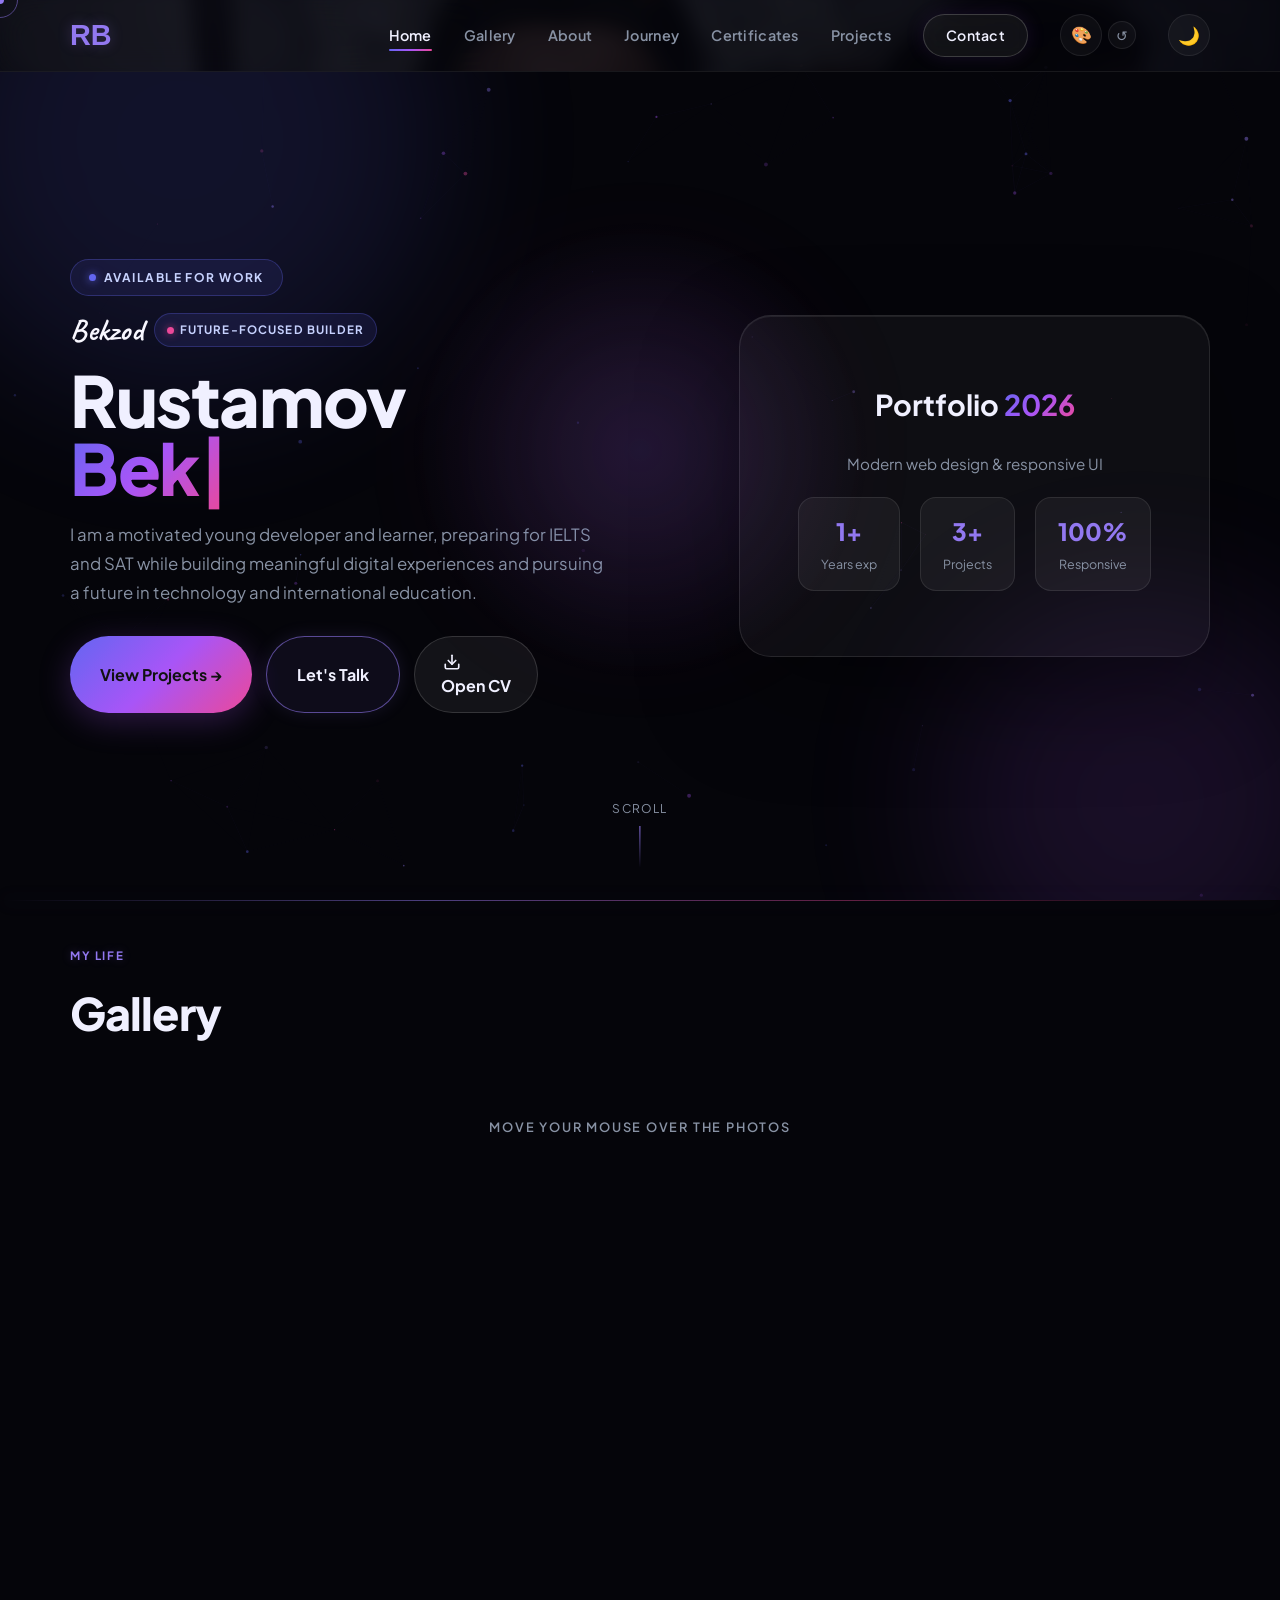
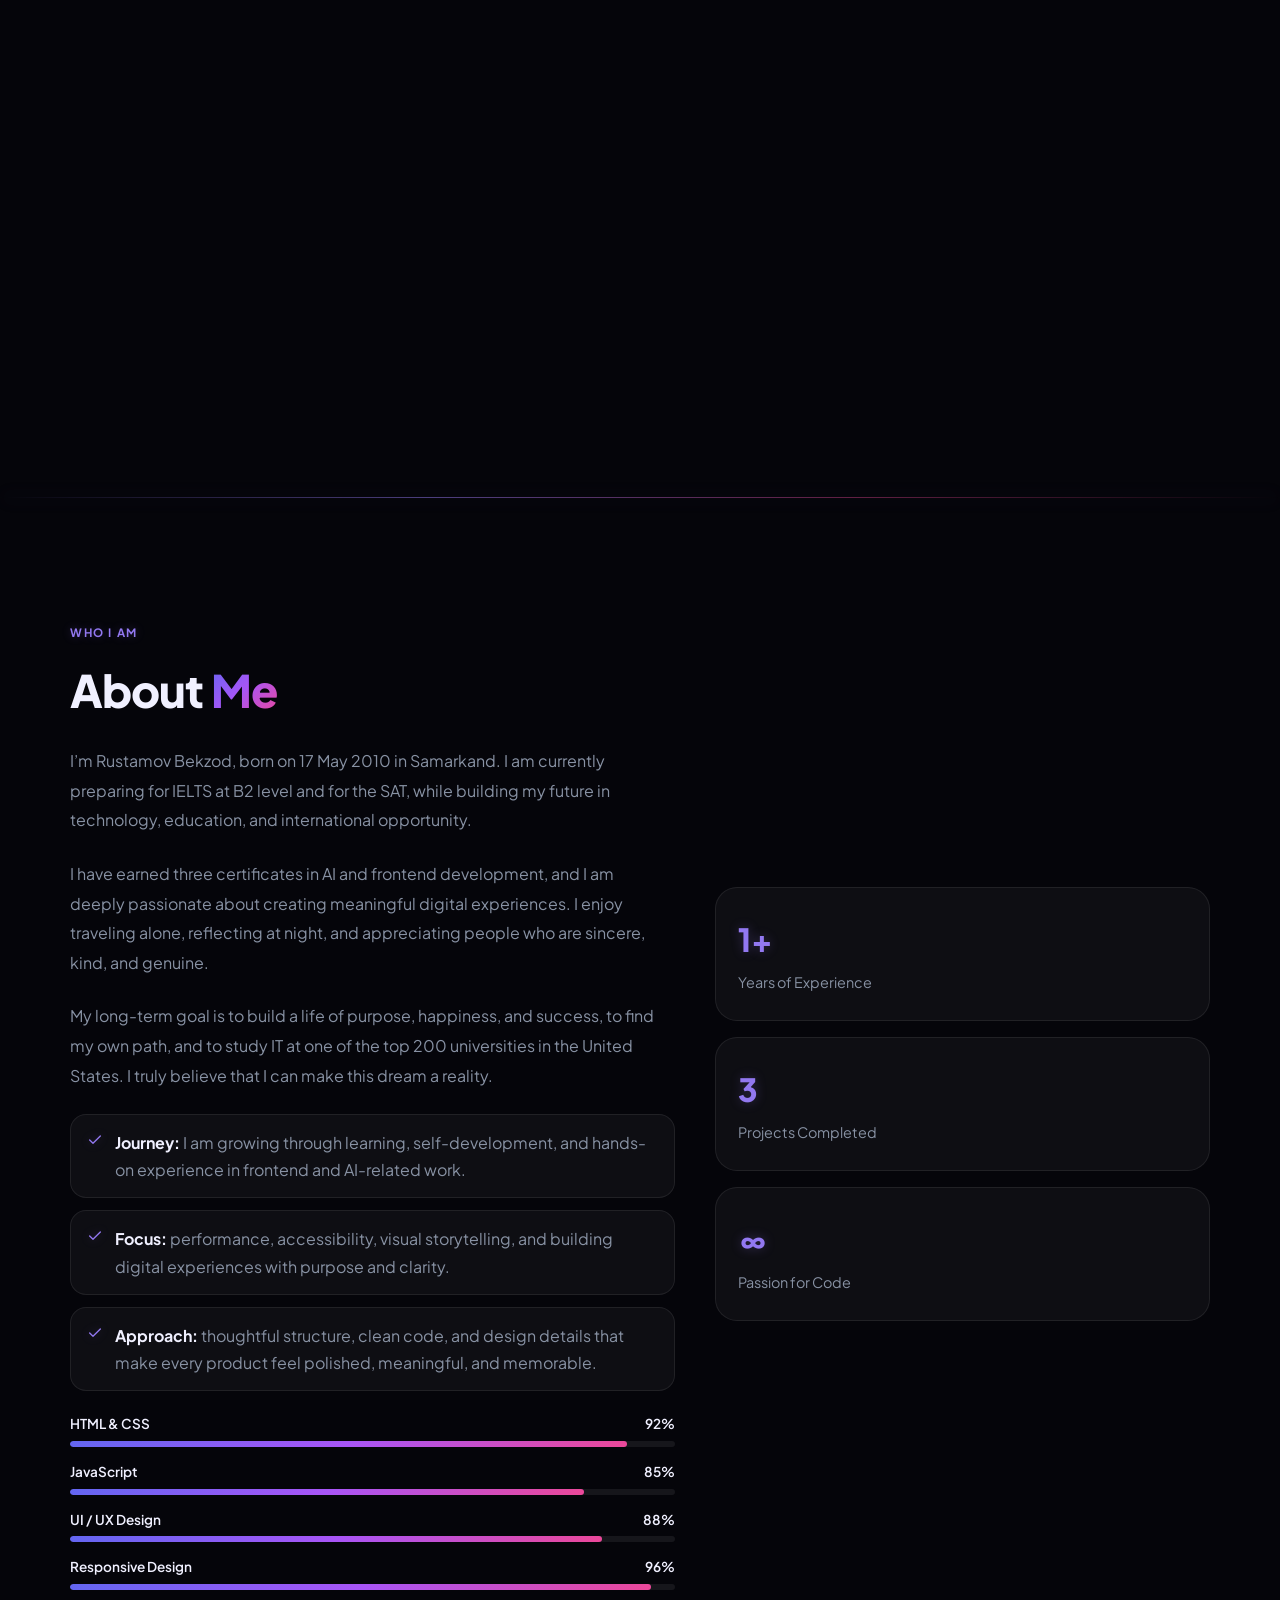
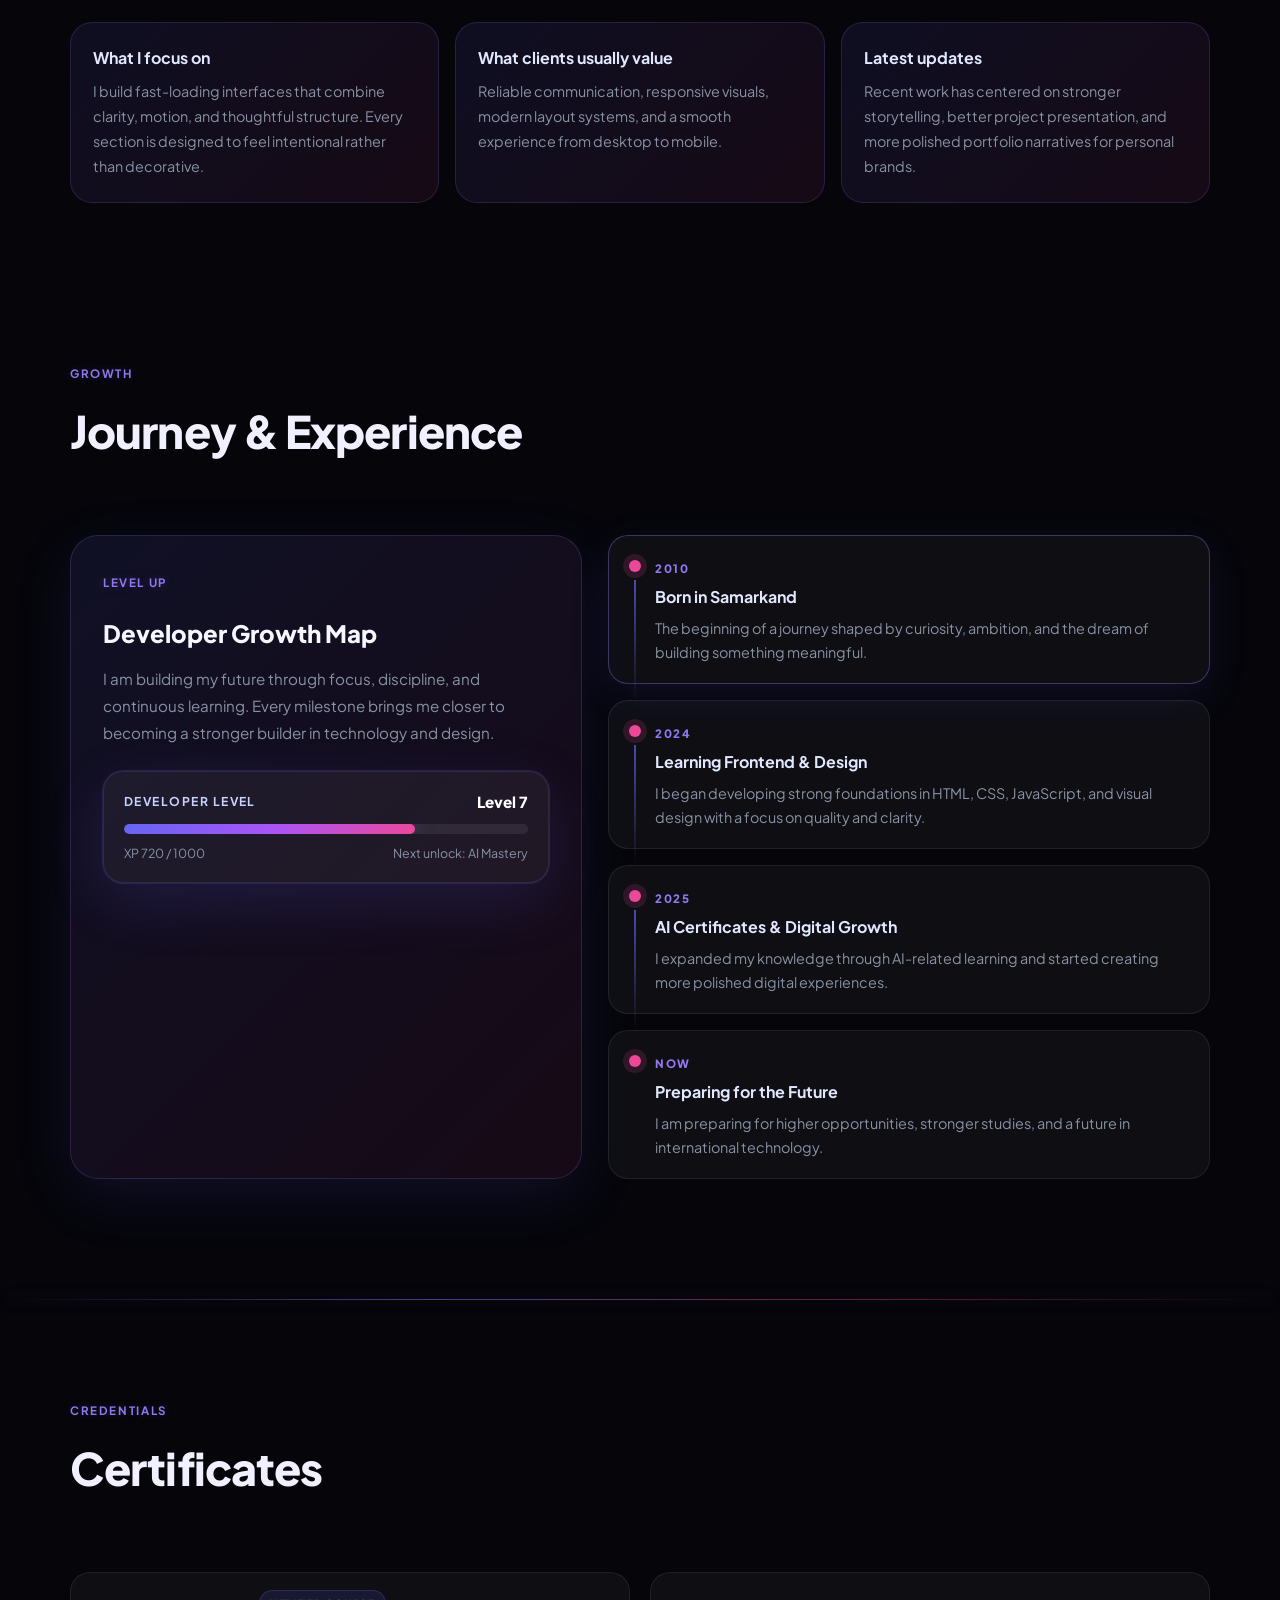
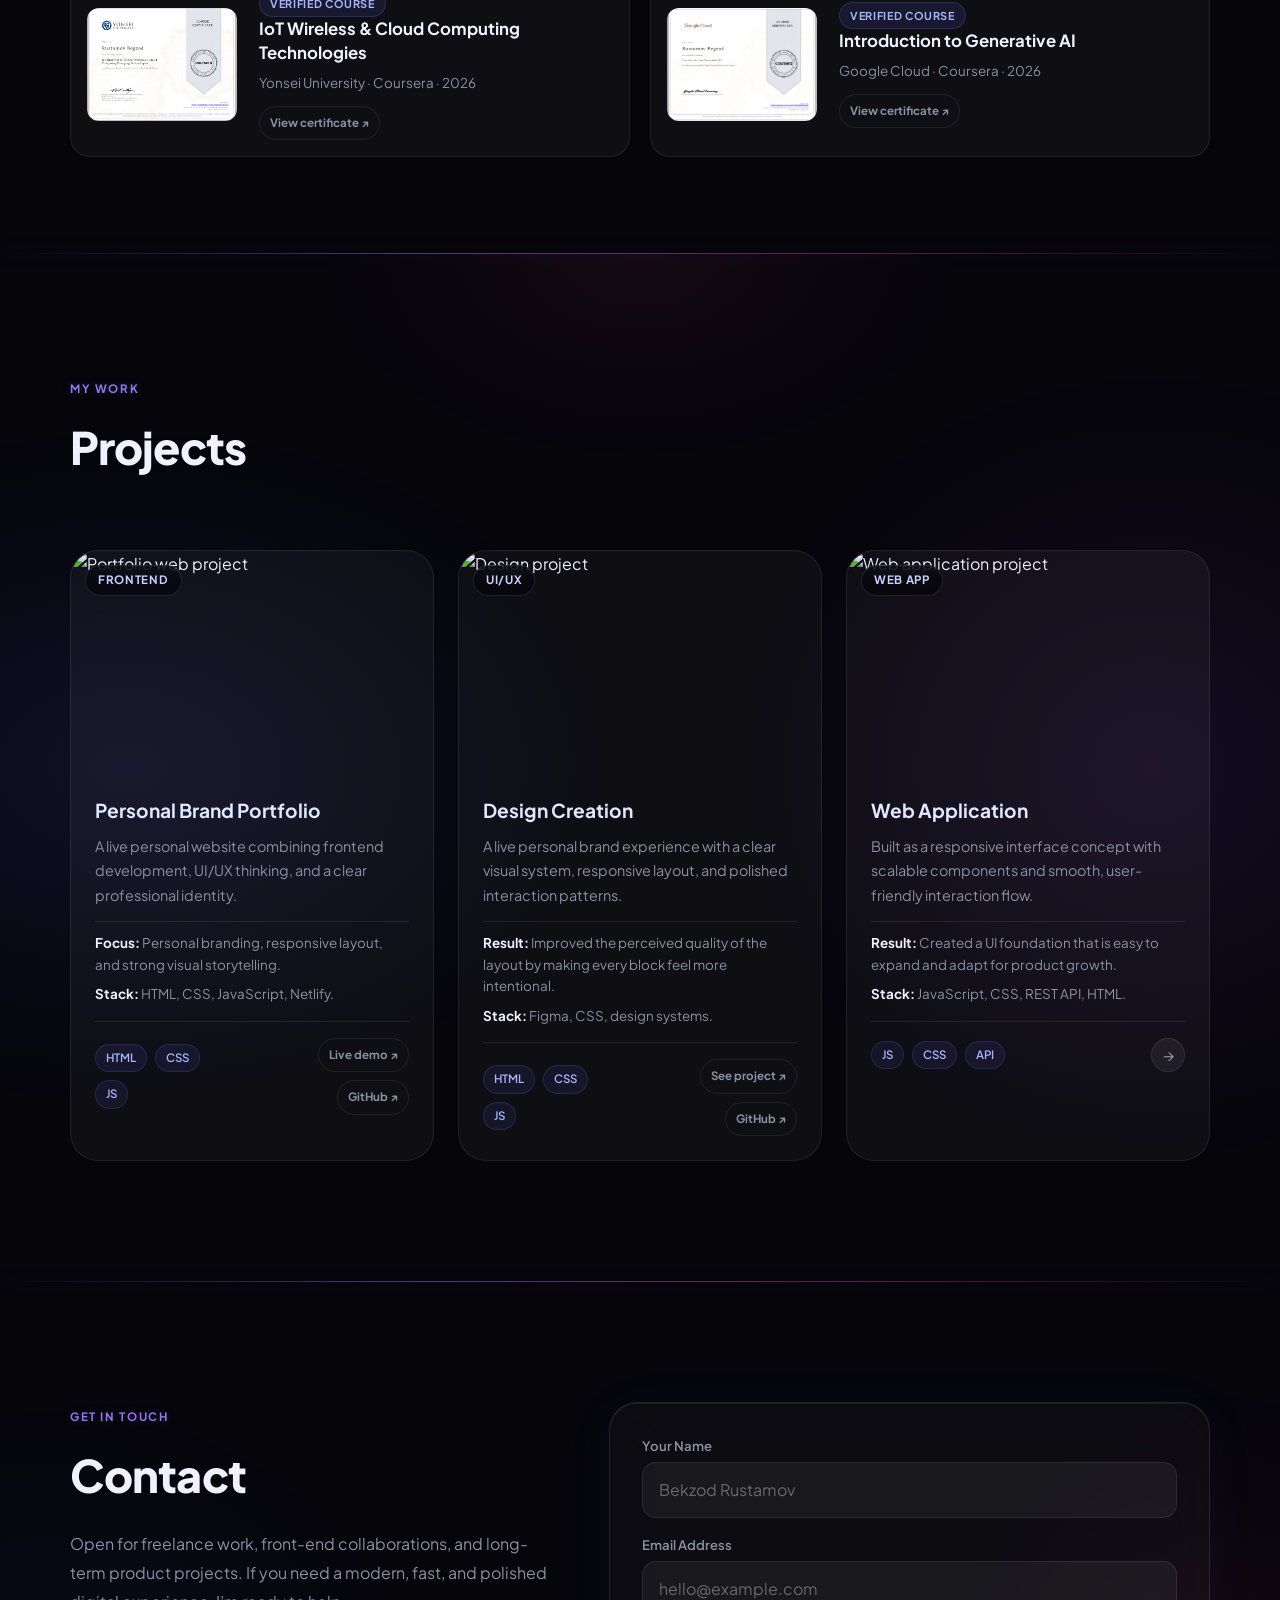
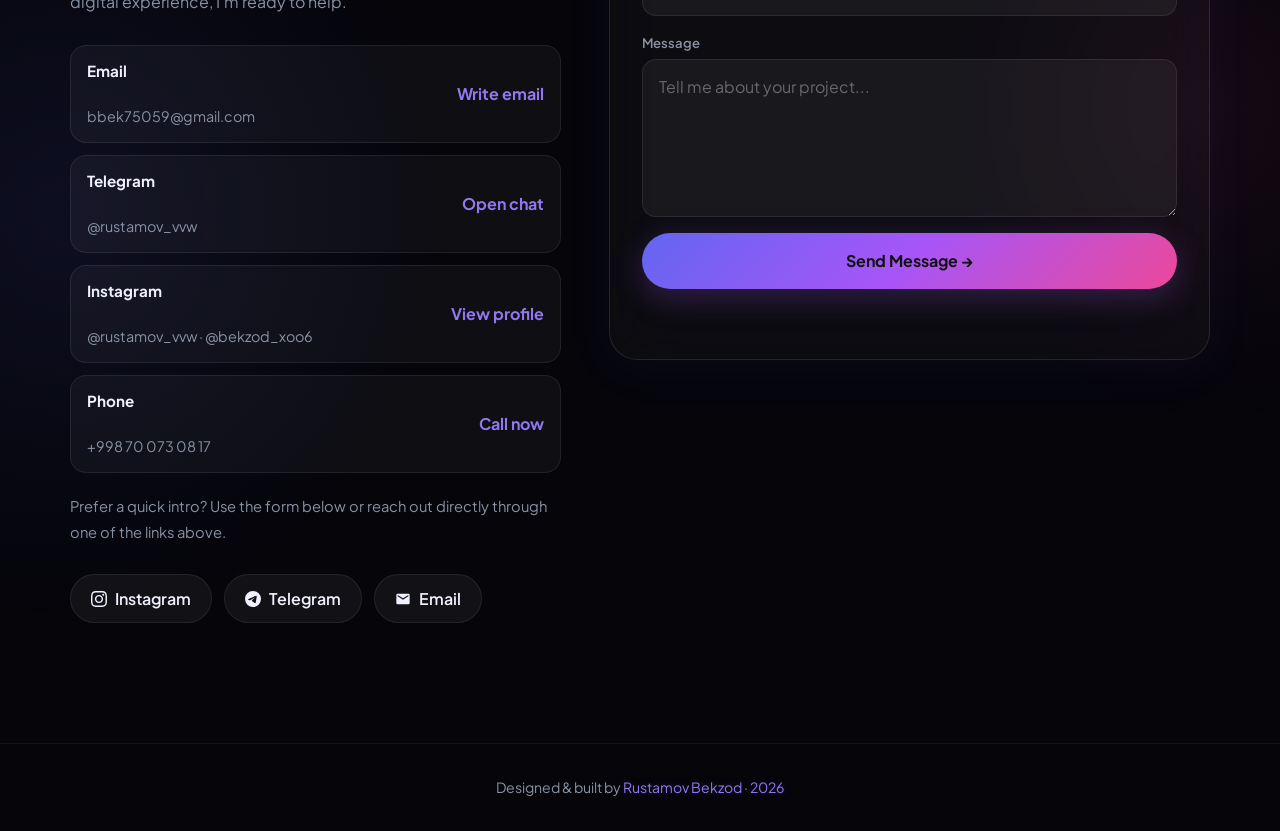
==== commit 95c6d776: "Refine portfolio loading experience" ====
--- a/port.html
+++ b/port.html
@@ -1,5 +1,5 @@
 ﻿<!DOCTYPE html>
-<html lang="uz">
+<html lang="en">
 <head>
   <meta charset="UTF-8">
   <meta name="viewport" content="width=device-width, initial-scale=1.0">
@@ -20,7 +20,7 @@
    RESET & ROOT — DARK MODE (default)
 ============================================================ */
 *, *::before, *::after { margin:0; padding:0; box-sizing:border-box; }
-html { scroll-behavior:smooth; }
+html { scroll-behavior:smooth; overflow-x:hidden; }
 :root {
   --bg:        #05050a;
   --bg2:       #0c0c14;
@@ -42,6 +42,9 @@
   --heading:   #f5f7ff;
   --soft-text: #c7d2fe;
   --inverse:   #ffffff;
+  --accent-text: #9278f0;
+  --accent-foreground: #ffffff;
+  --accent-glow: rgba(146,120,240,.28);
 }
 html.palette-cyan {
   --purple: #22d3ee;
@@ -67,7 +70,7 @@
   --card:      rgba(255,255,255,0.75);
   --border:    rgba(0,0,0,0.09);
   --text:      #0f0f1a;
-  --muted:     #5a6070;
+  --muted:     #53596a;
   --header-bg: rgba(244,244,248,.85);
   --input-bg:  rgba(0,0,0,.04);
   --input-border: rgba(0,0,0,.10);
@@ -297,7 +300,7 @@
 .cert-info-item h4 {
   font-size:.75rem; font-weight:700;
   text-transform:uppercase; letter-spacing:.1em;
-  color:var(--purple); margin-bottom:6px;
+  color:var(--accent-text); margin-bottom:6px;
 }
 .cert-info-item p {
   color:var(--muted); font-size:.88rem; line-height:1.7;
@@ -394,11 +397,63 @@
   position:fixed; inset:0; background:var(--bg);
   z-index:9999; pointer-events:none;
   display:flex; align-items:center; justify-content:center;
+  flex-direction:column; gap:18px;
   opacity:1; transition:opacity .9s ease .6s;
 }
 #page-loader.hide { opacity:0; }
+.loader-notification {
+  position:absolute;
+  top:24px;
+  left:50%;
+  overflow:hidden;
+  isolation:isolate;
+  display:flex;
+  align-items:center;
+  gap:10px;
+  width:min(336px,calc(100% - 36px));
+  padding:13px 15px;
+  border:1px solid rgba(255,255,255,.14);
+  border-radius:22px;
+  background:rgba(255,255,255,.065);
+  -webkit-backdrop-filter:blur(32px) saturate(1.35);
+  backdrop-filter:blur(32px) saturate(1.35);
+  box-shadow:0 18px 55px rgba(0,0,0,.28), inset 0 1px 0 rgba(255,255,255,.18);
+  opacity:0;
+  transform:translate(-50%,-12px) scale(.95);
+  will-change:opacity,transform;
+  animation:loaderNotificationIn .75s .25s cubic-bezier(.16,1,.3,1) forwards;
+}
+.loader-notification::before {
+  content:'';
+  position:absolute;
+  inset:0;
+  z-index:-1;
+  background:linear-gradient(115deg,rgba(255,255,255,.15),transparent 42%,rgba(255,255,255,.025));
+  pointer-events:none;
+}
+.loader-notification-icon {
+  width:34px; height:34px;
+  display:flex; align-items:center; justify-content:center;
+  flex-shrink:0;
+  border:1px solid rgba(255,255,255,.22);
+  border-radius:11px;
+  color:#fff;
+  font-size:.68rem;
+  font-weight:800;
+  letter-spacing:.02em;
+  background:linear-gradient(145deg,var(--accent-text),color-mix(in srgb,var(--accent-text) 58%,#111));
+  box-shadow:0 5px 14px var(--accent-glow), inset 0 1px 0 rgba(255,255,255,.25);
+}
+.loader-notification-copy { min-width:0; text-align:left; }
+.loader-notification-copy strong,
+.loader-notification-copy span { display:block; overflow:hidden; text-overflow:ellipsis; white-space:nowrap; }
+.loader-notification-copy strong { color:var(--heading); font-size:.74rem; font-weight:800; letter-spacing:-.01em; }
+.loader-notification-copy span { margin-top:3px; color:var(--muted); font-size:.65rem; letter-spacing:.01em; }
+@keyframes loaderNotificationIn {
+  to { opacity:1; transform:translate(-50%,0) scale(1); }
+}
 .loader-logo {
-  font-size:3rem; font-weight:800; color:var(--purple);
+  font-size:1.8rem; font-weight:800; color:var(--accent-text);
   animation:loaderPulse 1.2s ease-in-out infinite alternate;
   font-family:Arial,sans-serif;
 }
@@ -520,7 +575,8 @@
 .logo {
   font-family:Arial,sans-serif;
   font-size:1.8rem; font-weight:800;
-  color:var(--purple);
+  color:var(--accent-text);
+  text-shadow:0 0 14px var(--accent-glow);
   -webkit-user-select:none;
   user-select:none;
   animation:ongga-aylanish 6s linear infinite;
@@ -573,7 +629,7 @@
   position:relative; overflow:hidden;
 }
 .btn-primary {
-  background:var(--grad); color:#fff;
+  background:var(--grad); color:var(--accent-foreground);
   box-shadow:0 8px 32px rgba(168,85,247,.25);
 }
 .btn-primary::before {
@@ -654,7 +710,7 @@
 #typed-text::after {
   content:'|';
   animation:blink .8s step-end infinite;
-  color:var(--purple);
+  color:var(--accent-text);
 }
 @keyframes blink {
   0%,100%{ opacity:1; } 50%{ opacity:0; }
@@ -739,7 +795,7 @@
   border-radius:16px; padding:14px 22px;
   text-align:center;
 }
-.hero-stat strong { display:block; font-size:1.5rem; font-weight:800; color:var(--purple); }
+.hero-stat strong { display:block; font-size:1.5rem; font-weight:800; color:var(--accent-text); }
 .hero-stat span   { font-size:.78rem; color:var(--muted); }
 
 .hero-glow {
@@ -760,7 +816,8 @@
 .section-label {
   display:inline-block;
   font-size:.72rem; font-weight:700; letter-spacing:.14em;
-  text-transform:uppercase; color:var(--purple);
+  text-transform:uppercase; color:var(--accent-text);
+  text-shadow:0 0 10px var(--accent-glow);
   margin-bottom:12px;
 }
 .section-title {
@@ -783,7 +840,7 @@
   color:var(--muted); line-height:1.7;
 }
 .about-highlight-item strong { color:var(--text); }
-.about-highlight-item svg { flex-shrink:0; margin-top:3px; color:var(--purple); }
+.about-highlight-item svg { flex-shrink:0; margin-top:3px; color:var(--accent-text); filter:drop-shadow(0 0 5px var(--accent-glow)); }
 .hero-signature {
   display:flex; flex-wrap:wrap; align-items:center; gap:10px;
   margin:10px 0 0;
@@ -884,7 +941,7 @@
 }
 .timeline-year {
   display:inline-block; margin-bottom:6px; font-size:.72rem; font-weight:800;
-  letter-spacing:.12em; color:var(--purple); text-transform:uppercase;
+  letter-spacing:.12em; color:var(--accent-text); text-transform:uppercase;
 }
 .timeline-content h4 {
   font-size:1rem; font-weight:700; color:#e0e7ff; margin-bottom:6px;
@@ -917,7 +974,7 @@
   border-color:rgba(146,120,240,.3);
   box-shadow:0 16px 48px rgba(99,102,241,.1);
 }
-.info-card h3 { font-size:2rem; font-weight:800; margin-bottom:6px; color:var(--purple); }
+.info-card h3 { font-size:2rem; font-weight:800; margin-bottom:6px; color:var(--accent-text); text-shadow:0 0 12px var(--accent-glow); }
 .info-card p  { color:var(--muted); font-size:.9rem; }
 
 /* ============================================================
@@ -1071,7 +1128,7 @@
 .contact-method strong { display:block; color:var(--text); font-size:.95rem; margin-bottom:2px; }
 .contact-method span { color:var(--muted); font-size:.9rem; line-height:1.5; }
 .contact-method a {
-  color:var(--purple); font-weight:700; white-space:nowrap;
+  color:var(--accent-text); font-weight:700; white-space:nowrap;
 }
 .contact-note {
   color:var(--muted); font-size:.92rem; line-height:1.75; margin-bottom:8px;
@@ -1119,7 +1176,7 @@
   position:relative; z-index:1;
   font-size:.88rem;
 }
-.footer span { color:var(--purple); }
+.footer span { color:var(--accent-text); text-shadow:0 0 9px var(--accent-glow); }
 
 /* ============================================================
    SCROLL REVEAL
@@ -1220,6 +1277,8 @@
   .nav-links > #theme-toggle { align-self:flex-end; margin-top:-42px; margin-right:8px; }
   .hero { padding-top:calc(var(--header-h) + 40px); }
   .main-title { font-size:clamp(2.4rem,9vw,3.4rem); }
+  .reveal.reveal--left,
+  .reveal.reveal--right { transform:translateY(30px); }
   .about-section,.projects-section,.contact-section { padding:80px 0; }
   .contact-grid { grid-template-columns:1fr; }
   .contact-form { padding:24px; }
@@ -1311,7 +1370,7 @@
 .modal-body p  { color:var(--muted); line-height:1.85; margin-bottom:20px; }
 .case-study { display:grid; grid-template-columns:repeat(2,minmax(0,1fr)); gap:12px; margin:0 0 24px; }
 .case-study-item { padding:14px; background:rgba(255,255,255,.04); border:1px solid var(--border); border-radius:14px; }
-.case-study-item h3 { margin:0 0 6px; color:var(--purple); font-size:.72rem; letter-spacing:.1em; text-transform:uppercase; }
+.case-study-item h3 { margin:0 0 6px; color:var(--accent-text); font-size:.72rem; letter-spacing:.1em; text-transform:uppercase; }
 .case-study-item p { margin:0; font-size:.82rem; line-height:1.65; }
 @media(max-width:560px) { .case-study { grid-template-columns:1fr; } }
 .modal-tech { display:flex; gap:8px; flex-wrap:wrap; margin-bottom:24px; }
@@ -1439,7 +1498,7 @@
 .certificate-card p { color:var(--muted); font-size:.84rem; line-height:1.6; margin:0 0 12px; }
 .certificate-card .cert-badge { display:inline-block; margin:0; }
 .modal-project-links { margin-top:16px; }
-.cert-verify-link { color:var(--purple); word-break:break-word; }
+.cert-verify-link { color:var(--accent-text); word-break:break-word; }
 @media(max-width:768px) { .certificate-grid { grid-template-columns:1fr; } }
 @media(max-width:520px) { .certificate-card { grid-template-columns:1fr; } }
 
@@ -1670,7 +1729,7 @@
   animation:hintBounce 1.4s ease-in-out infinite;
 }
 @keyframes hintPulse {
-  0%,100%{ opacity:.5; } 50%{ opacity:1; color:var(--purple); }
+  0%,100%{ opacity:.5; } 50%{ opacity:1; color:var(--accent-text); }
 }
 @keyframes hintBounce {
   0%,100%{ transform:translateY(0); }
@@ -1878,7 +1937,13 @@
 
 <!-- Page loader -->
 <div id="page-loader">
-  <div class="loader-logo">RB</div>
+  <div class="loader-notification" aria-hidden="true">
+    <div class="loader-notification-icon">RB</div>
+    <div class="loader-notification-copy">
+      <strong>Welcome to Rustamov Bekzod’s Portfolio</strong>
+      <span>Academic profile and professional work</span>
+    </div>
+  </div>
   <div class="loader-bar"></div>
 </div>
 
@@ -1895,7 +1960,7 @@
 <button id="back-top" aria-label="Back to top" onclick="window.scrollTo({top:0,behavior:'smooth'})">↑</button>
 
 <!-- Cert Modal -->
-<div id="cert-overlay" role="dialog" aria-modal="true">
+<div id="cert-overlay" role="dialog" aria-modal="true" aria-hidden="true" aria-labelledby="cert-title">
   <div class="cert-modal-box">
     <button class="cert-close" id="cert-close" aria-label="Close">✕</button>
     <img class="cert-modal-img" id="cert-img" src="" alt="Course certificate">
@@ -1935,7 +2000,7 @@
 </div>
 
 <!-- Project Modal -->
-<div id="modal-overlay" role="dialog" aria-modal="true" aria-label="Project details">
+<div id="modal-overlay" role="dialog" aria-modal="true" aria-hidden="true" aria-labelledby="modal-title">
   <div class="modal-box">
     <button class="modal-close" id="modal-close" aria-label="Close">✕</button>
     <img class="modal-img" id="modal-img" src="" alt="">
@@ -1986,6 +2051,7 @@
       <a href="#home">Home</a>
       <a href="#gallery">Gallery</a>
       <a href="#about">About</a>
+      <a href="#journey">Journey</a>
       <a href="#certificates">Certificates</a>
       <a href="#projects">Projects</a>
       <a href="#contact" class="nav-cta">Contact</a>
@@ -2582,6 +2648,31 @@
 
 /* ===== PROJECT MODAL ===== */
 const overlay=document.getElementById('modal-overlay');
+const dialogPreviousFocus=new WeakMap();
+function focusableElements(dialog){
+  return [...dialog.querySelectorAll('button:not([disabled]), a[href], input:not([disabled]), textarea:not([disabled]), select:not([disabled]), [tabindex]:not([tabindex="-1"])')];
+}
+function activateDialog(dialog, initialSelector){
+  dialogPreviousFocus.set(dialog,document.activeElement);
+  const initial=dialog.querySelector(initialSelector) || focusableElements(dialog)[0];
+  if(initial) initial.focus({preventScroll:true});
+}
+function deactivateDialog(dialog){
+  const previous=dialogPreviousFocus.get(dialog);
+  dialogPreviousFocus.delete(dialog);
+  if(previous && typeof previous.focus==='function') previous.focus({preventScroll:true});
+}
+document.addEventListener('keydown',event=>{
+  if(event.key!=='Tab') return;
+  const dialog=document.querySelector('[role="dialog"].open');
+  if(!dialog) return;
+  const focusable=focusableElements(dialog);
+  if(!focusable.length) return;
+  const first=focusable[0];
+  const last=focusable[focusable.length-1];
+  if(event.shiftKey && document.activeElement===first){event.preventDefault();last.focus();}
+  else if(!event.shiftKey && document.activeElement===last){event.preventDefault();first.focus();}
+});
 function openModal(card){
   const modalImg=document.getElementById('modal-img');
   modalImg.src=card.dataset.img;
@@ -2599,14 +2690,16 @@
   document.getElementById('case-process').textContent=card.dataset.process||'';
   document.getElementById('case-solution').textContent=card.dataset.solution||'';
   document.getElementById('case-result').textContent=card.dataset.result||'';
-  const tb=document.getElementById('modal-tech');tb.innerHTML='';
+  const tb=document.getElementById('modal-tech');tb.replaceChildren();
   card.dataset.tech.split(',').forEach(t=>{
     const s=document.createElement('span');s.className='tech-badge';s.textContent=t.trim();tb.appendChild(s);
   });
   overlay.classList.add('open');
+  overlay.setAttribute('aria-hidden','false');
   document.body.style.overflow='hidden';
-}
-function closeModal(){overlay.classList.remove('open');document.body.style.overflow='';}
+  activateDialog(overlay,'.modal-close');
+}
+function closeModal(){overlay.classList.remove('open');overlay.setAttribute('aria-hidden','true');document.body.style.overflow='';deactivateDialog(overlay);}
 document.querySelectorAll('.card[data-modal]').forEach(c=>{
   c.addEventListener('click',()=>openModal(c));
   c.addEventListener('keydown',e=>{
@@ -2650,6 +2743,47 @@
 const toggleBtn=document.getElementById('theme-toggle');
 const paletteBtn=document.getElementById('palette-toggle');
 const html=document.documentElement;
+function getRgb(hex){
+  const value=hex.replace('#','');
+  return [parseInt(value.slice(0,2),16),parseInt(value.slice(2,4),16),parseInt(value.slice(4,6),16)];
+}
+function getLuminance(rgb){
+  return rgb.reduce((total,channel,index)=>{
+    const normalized=channel/255;
+    const linear=normalized<=.03928?normalized/12.92:Math.pow((normalized+.055)/1.055,2.4);
+    return total+[.2126,.7152,.0722][index]*linear;
+  },0);
+}
+function getContrast(first,second){
+  const lighter=Math.max(getLuminance(first),getLuminance(second));
+  const darker=Math.min(getLuminance(first),getLuminance(second));
+  return (lighter+.05)/(darker+.05);
+}
+function blendRgb(color,target,amount){
+  return color.map((channel,index)=>Math.round(channel+(target[index]-channel)*amount));
+}
+function rgbToHex(rgb){
+  return `#${rgb.map(channel=>channel.toString(16).padStart(2,'0')).join('')}`;
+}
+function getReadableAccent(color){
+  const accent=getRgb(color);
+  const background=getRgb(html.classList.contains('light')?'#f4f4f8':'#05050a');
+  let readable=accent;
+  const target=getLuminance(background)>.5?[0,0,0]:[255,255,255];
+  let amount=0;
+  while(getContrast(readable,background)<4.5&&amount<1){
+    amount+=.05;
+    readable=blendRgb(accent,target,amount);
+  }
+  return rgbToHex(readable);
+}
+function updateAccentContrast(color){
+  const accent=getRgb(color);
+  const foreground=getContrast(accent,[255,255,255])>=getContrast(accent,[0,0,0])?'#ffffff':'#111111';
+  html.style.setProperty('--accent-text',getReadableAccent(color));
+  html.style.setProperty('--accent-foreground',foreground);
+  html.style.setProperty('--accent-glow',`rgba(${accent.join(',')},.28)`);
+}
 // Saved preference
 if(localStorage.getItem('theme')==='light'){
   html.classList.add('light');toggleBtn.textContent='☀️';
@@ -2659,6 +2793,7 @@
   const isLight=html.classList.contains('light');
   toggleBtn.textContent=isLight?'☀️':'🌙';
   localStorage.setItem('theme',isLight?'light':'dark');
+  updateAccentContrast(palettePicker.value);
   // smooth icon swap
   toggleBtn.style.transform='rotate(360deg) scale(1.2)';
   setTimeout(()=>toggleBtn.style.transform='',400);
@@ -2675,6 +2810,7 @@
   html.style.setProperty('--pink',color);
   html.style.setProperty('--grad',`linear-gradient(135deg,${color},color-mix(in srgb, ${color} 72%, white),color-mix(in srgb, ${color} 68%, black))`);
   html.style.setProperty('--grad-soft',`linear-gradient(135deg,color-mix(in srgb, ${color} 15%, transparent),color-mix(in srgb, ${color} 10%, transparent))`);
+  updateAccentContrast(color);
   palettePicker.value=color;
 }
 function resetSiteColor(){
@@ -2683,10 +2819,12 @@
   html.style.removeProperty('--pink');
   html.style.removeProperty('--grad');
   html.style.removeProperty('--grad-soft');
+  updateAccentContrast(defaultColors.purple);
   palettePicker.value=defaultColors.purple;
   localStorage.removeItem('siteColor');
 }
 if(savedColor && /^#[0-9a-f]{6}$/i.test(savedColor)) applySiteColor(savedColor);
+else updateAccentContrast(defaultColors.purple);
 paletteBtn.addEventListener('click',()=>palettePicker.click());
 paletteReset.addEventListener('click',resetSiteColor);
 palettePicker.addEventListener('input',event=>{
@@ -2706,6 +2844,33 @@
 const certOverlay=document.getElementById('cert-overlay');
 const certClose=document.getElementById('cert-close');
 
+function setCertificateVerification(container, issuer, platform, verifyUrl){
+  const issuerStrong=document.createElement('strong');
+  issuerStrong.className='cert-emphasis';
+  issuerStrong.textContent=issuer;
+
+  const platformStrong=document.createElement('strong');
+  platformStrong.className='cert-emphasis';
+  platformStrong.textContent=platform;
+
+  const verifyLink=document.createElement('a');
+  verifyLink.className='cert-emphasis cert-verify-link';
+  verifyLink.href=verifyUrl || '#';
+  verifyLink.target='_blank';
+  verifyLink.rel='noopener';
+  verifyLink.textContent=verifyUrl || 'verification link';
+
+  container.replaceChildren(
+    document.createTextNode('Issued by '),
+    issuerStrong,
+    document.createTextNode(' and delivered through '),
+    platformStrong,
+    document.createTextNode('. Verify this credential at '),
+    verifyLink,
+    document.createTextNode('.')
+  );
+}
+
 document.querySelectorAll('[data-img][data-title]').forEach(btn=>{
   if(!btn.classList.contains('card'))
     btn.addEventListener('click',()=>{
@@ -2713,10 +2878,10 @@
       document.getElementById('cert-title').textContent=btn.dataset.title||'Certificate';
       document.getElementById('cert-sub').textContent=btn.dataset.sub||'';
       document.getElementById('cert-download').href=btn.dataset.img;
-      document.getElementById('cert-about').innerHTML=btn.dataset.about||'';
+      document.getElementById('cert-about').textContent=btn.dataset.about||'';
       document.getElementById('cert-demonstrates').textContent=btn.dataset.demonstrates||'';
       const skills=document.getElementById('cert-skills');
-      skills.innerHTML='';
+      skills.replaceChildren();
       (btn.dataset.skills||'').split('|').filter(Boolean).forEach(skill=>{
         const tag=document.createElement('span');
         tag.className='cert-skill-tag';
@@ -2724,15 +2889,18 @@
         skills.appendChild(tag);
       });
       const verification=document.getElementById('cert-verification');
-      verification.innerHTML=`Issued by <strong class="cert-emphasis">${btn.dataset.issuer||''}</strong> and delivered through <strong class="cert-emphasis">${btn.dataset.platform||''}</strong>. Verify this credential at <a class="cert-emphasis cert-verify-link" href="${btn.dataset.verify||'#'}" target="_blank" rel="noopener">${btn.dataset.verify||'verification link'}</a>.`;
+      setCertificateVerification(verification,btn.dataset.issuer||'',btn.dataset.platform||'',btn.dataset.verify||'');
       certOverlay.classList.add('open');
+      certOverlay.setAttribute('aria-hidden','false');
       document.body.style.overflow='hidden';
+      activateDialog(certOverlay,'.cert-close');
     });
 });
 
-certClose.addEventListener('click',()=>{certOverlay.classList.remove('open');document.body.style.overflow='';});
-certOverlay.addEventListener('click',e=>{if(e.target===certOverlay){certOverlay.classList.remove('open');document.body.style.overflow='';}});
-document.addEventListener('keydown',e=>{if(e.key==='Escape'){certOverlay.classList.remove('open');document.body.style.overflow='';}});
+    function closeCertModal(){certOverlay.classList.remove('open');certOverlay.setAttribute('aria-hidden','true');document.body.style.overflow='';deactivateDialog(certOverlay);}
+    certClose.addEventListener('click',closeCertModal);
+    certOverlay.addEventListener('click',e=>{if(e.target===certOverlay)closeCertModal();});
+    document.addEventListener('keydown',e=>{if(e.key==='Escape')closeCertModal();});
 
 /* ===== CERT INFO SCROLL ANIMATION ===== */
 const certBox = document.querySelector('.cert-modal-box');
@@ -2882,8 +3050,8 @@
   if(!lb || !lbImg || !lbCnt) return;
 
   function setLb(i){ lbImg.src=uPhotos[i]; lbCnt.textContent=(i+1)+' / '+uPhotos.length; }
-  function openLb(i){ current=i; setLb(i); lb.classList.add('open'); lb.setAttribute('aria-hidden','false'); document.body.style.overflow='hidden'; }
-  function closeLb(){ lb.classList.remove('open'); lb.setAttribute('aria-hidden','true'); document.body.style.overflow=''; }
+  function openLb(i){ current=i; setLb(i); lb.classList.add('open'); lb.setAttribute('aria-hidden','false'); document.body.style.overflow='hidden'; activateDialog(lb,'.lb-close'); }
+  function closeLb(){ lb.classList.remove('open'); lb.setAttribute('aria-hidden','true'); document.body.style.overflow=''; deactivateDialog(lb); }
   function prev(){ current=(current-1+uPhotos.length)%uPhotos.length; setLb(current); }
   function next(){ current=(current+1)%uPhotos.length; setLb(current); }
 
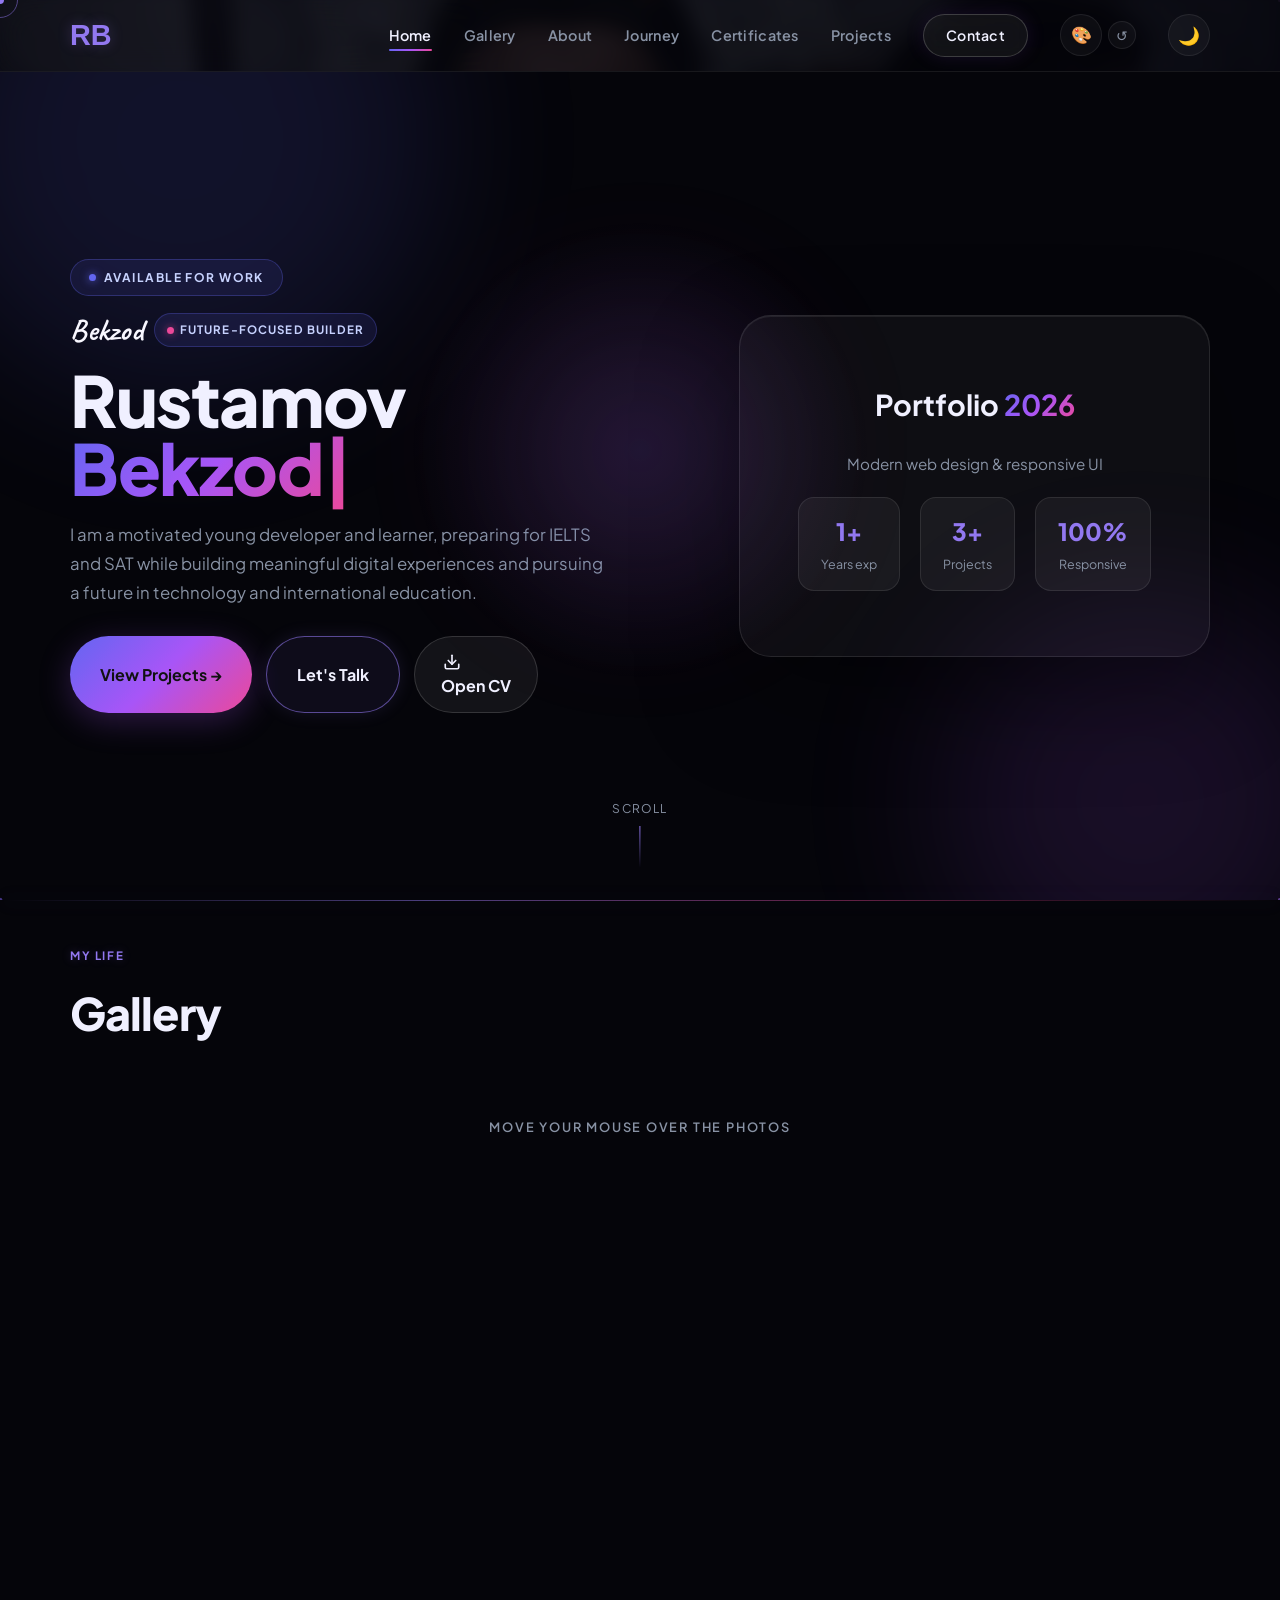
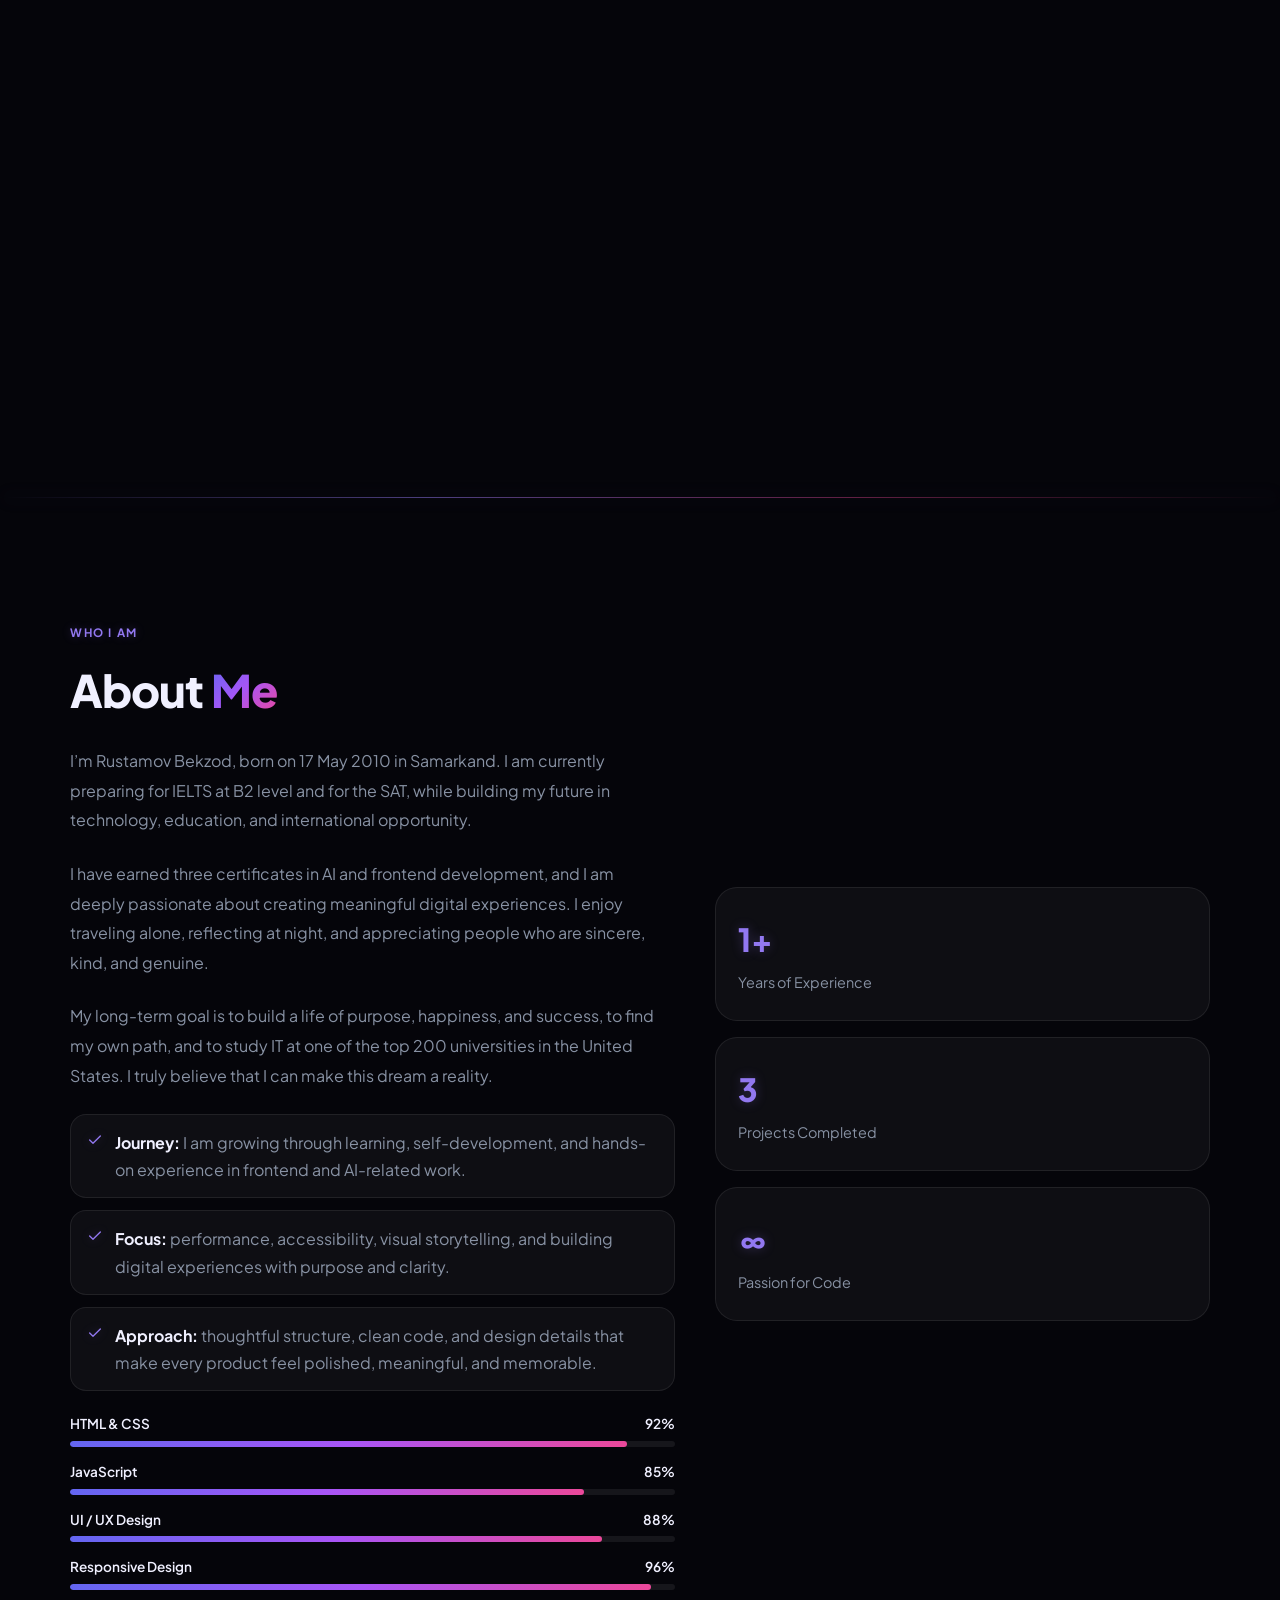
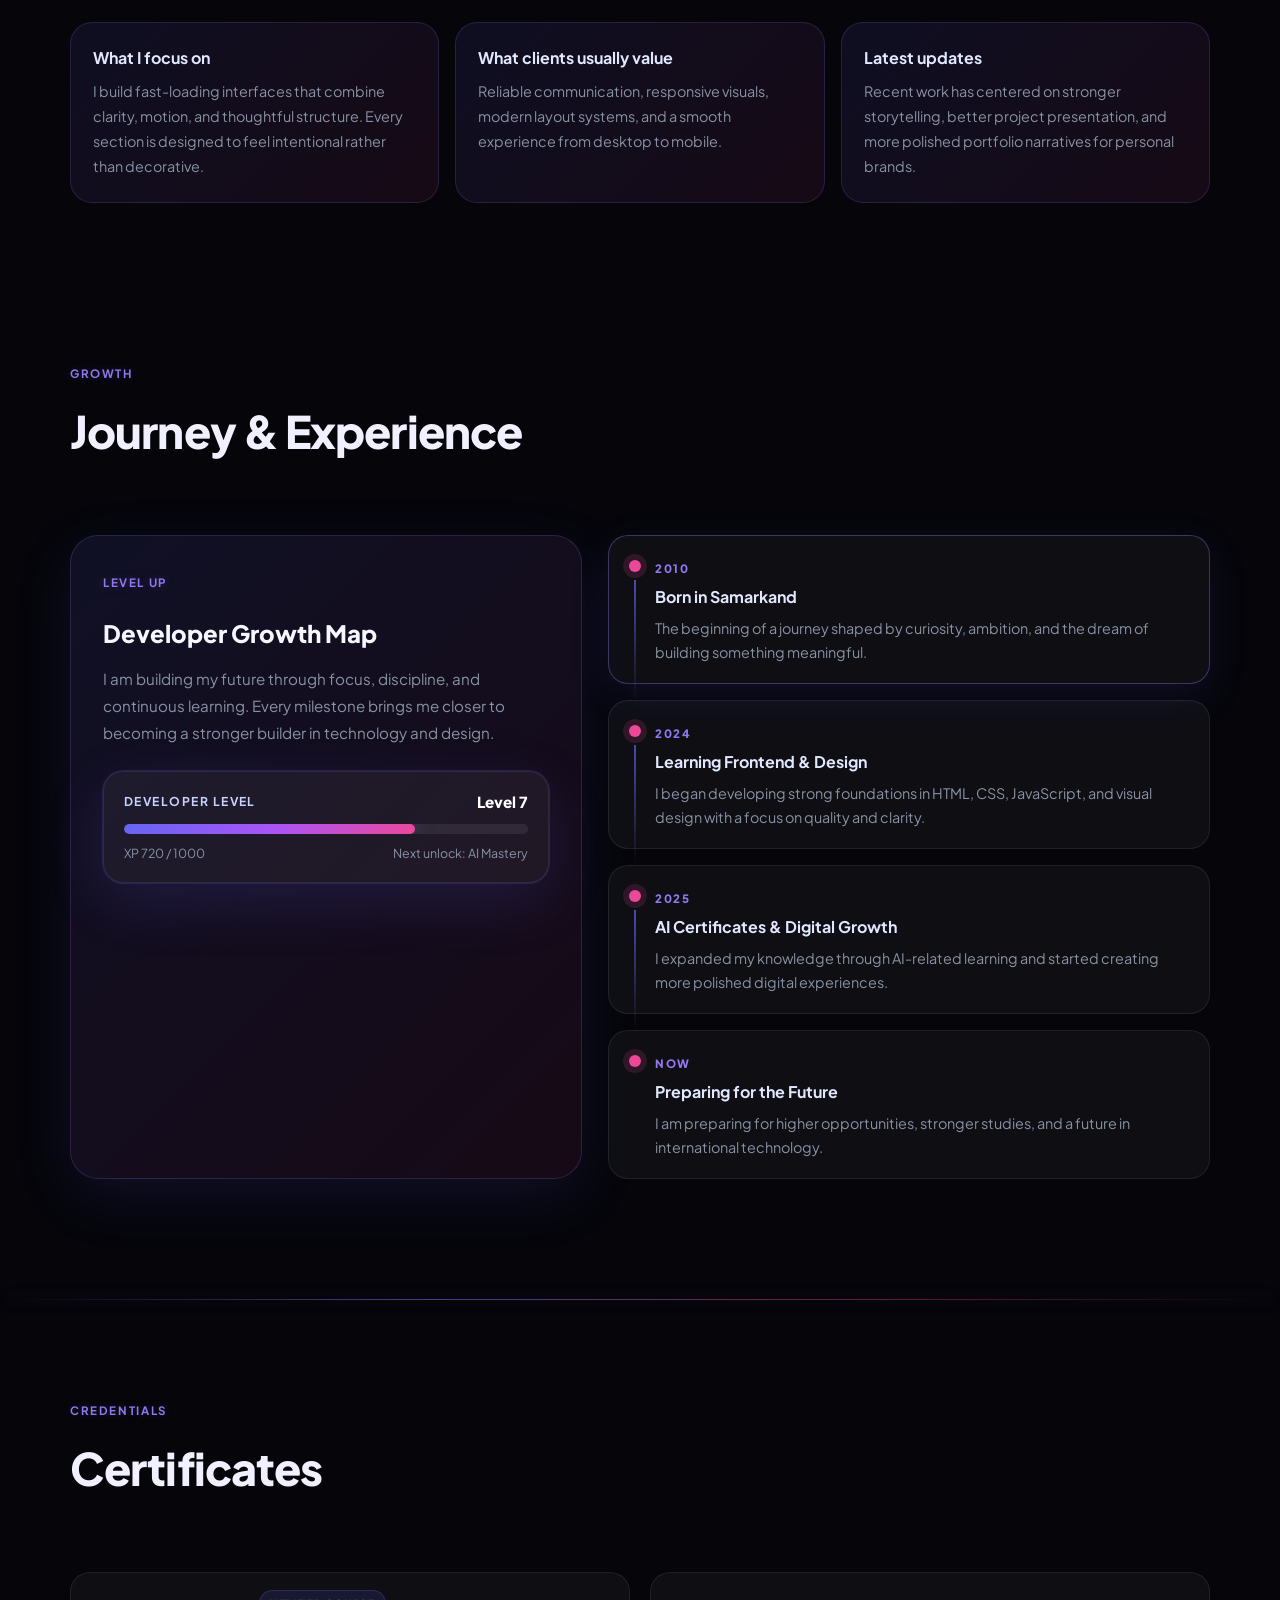
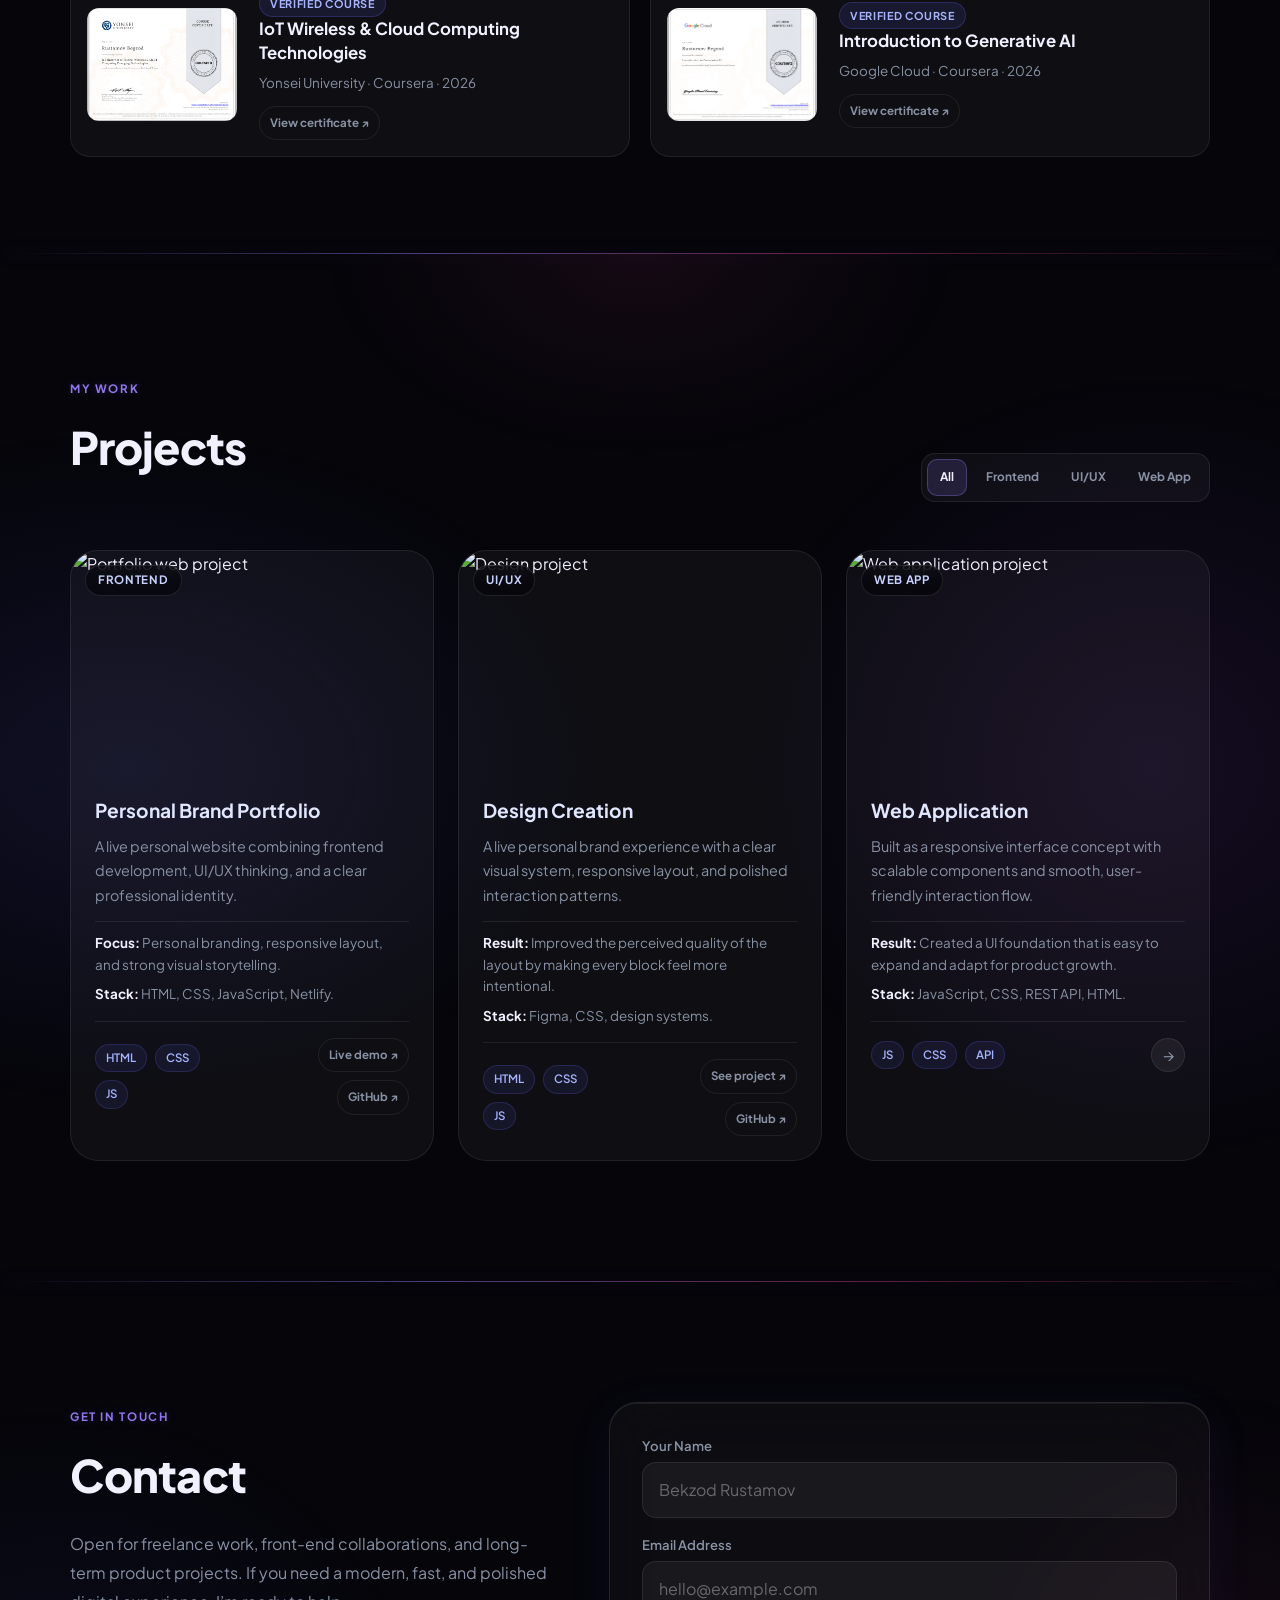
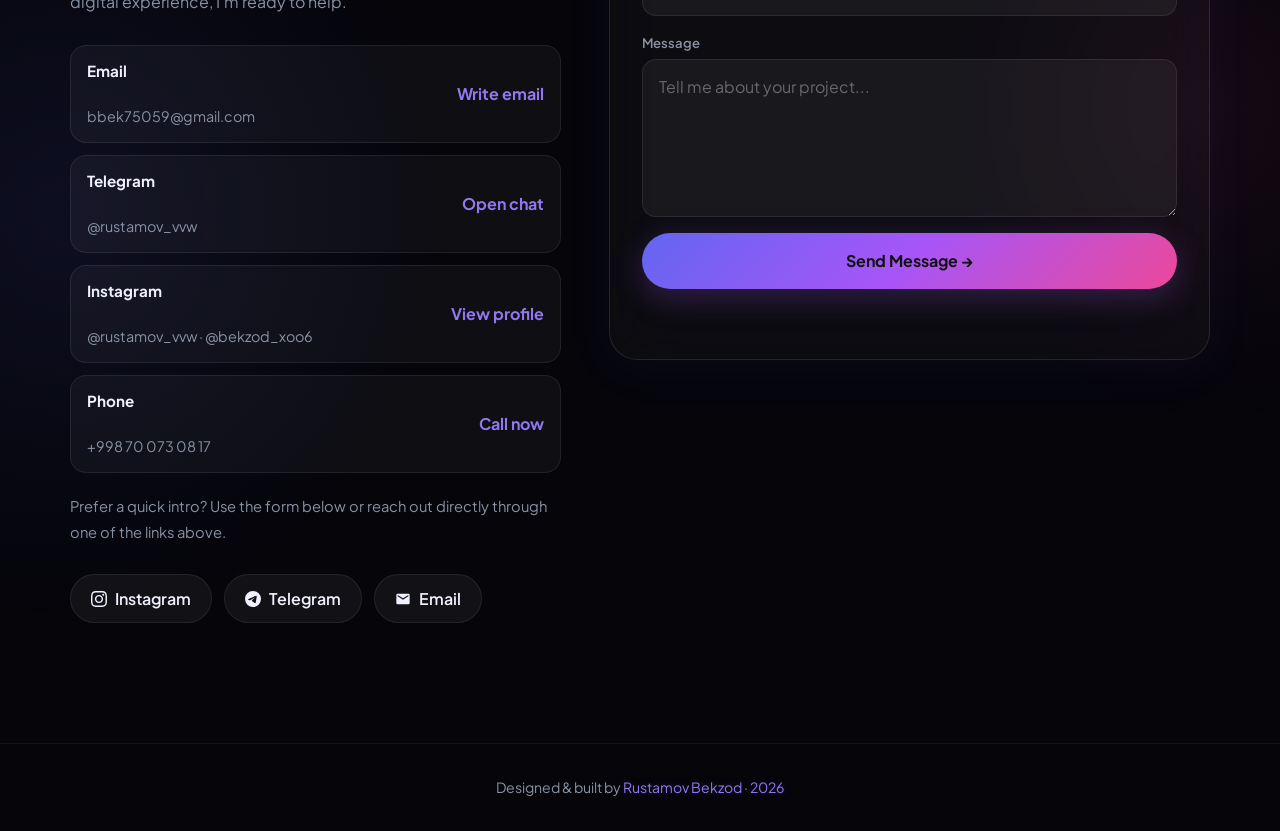
==== commit 0a7ebcf9: "Add professional portfolio enhancements" ====
--- a/port.html
+++ b/port.html
@@ -5,12 +5,24 @@
   <meta name="viewport" content="width=device-width, initial-scale=1.0">
   <meta name="description" content="Bekzod Rustamov is a front-end developer and UI/UX designer creating modern, responsive, and high-performing web experiences.">
   <meta name="keywords" content="frontend developer, UI/UX designer, portfolio website, web design, JavaScript, HTML, CSS">
+  <meta name="author" content="Rustamov Bekzod">
   <meta property="og:title" content="Bekzod Rustamov | Frontend Developer & UI/UX Designer">
   <meta property="og:description" content="Personal portfolio of Bekzod Rustamov, a frontend developer and UI/UX designer from Samarkand.">
   <meta property="og:type" content="website">
   <meta property="og:image" content="me.jpg">
   <meta name="theme-color" content="#05050a">
   <title>Bekzod Rustamov | Frontend Developer & UI/UX Designer</title>
+  <script type="application/ld+json">
+    {
+      "@context":"https://schema.org",
+      "@type":"Person",
+      "name":"Rustamov Bekzod",
+      "jobTitle":"Frontend Developer and UI/UX Designer",
+      "address":{"@type":"PostalAddress","addressLocality":"Samarkand","addressCountry":"UZ"},
+      "sameAs":["https://github.com/bekzod-cyber1","https://www.instagram.com/rustamov_vvw/"],
+      "knowsAbout":["Frontend Development","UI/UX Design","JavaScript","Responsive Web Design"]
+    }
+  </script>
   <link rel="preconnect" href="https://fonts.googleapis.com">
   <link rel="preconnect" href="https://fonts.gstatic.com" crossorigin>
   <link href="https://fonts.googleapis.com/css2?family=Plus+Jakarta+Sans:ital,wght@0,300;0,400;0,600;0,800;1,400&display=swap" rel="stylesheet">
@@ -1003,6 +1015,33 @@
   grid-template-columns:repeat(3,minmax(0,1fr));
   gap:24px;
 }
+.project-filters {
+  display:flex;
+  align-items:center;
+  gap:6px;
+  padding:5px;
+  background:var(--card);
+  border:1px solid var(--border);
+  border-radius:14px;
+}
+.filter-btn {
+  border:1px solid transparent;
+  border-radius:10px;
+  padding:8px 12px;
+  background:transparent;
+  color:var(--muted);
+  font-size:.74rem;
+  font-weight:700;
+  cursor:pointer;
+  transition:color .25s, background .25s, border-color .25s, transform .25s;
+}
+.filter-btn:hover { color:var(--text); transform:translateY(-1px); }
+.filter-btn.active {
+  color:var(--text);
+  background:color-mix(in srgb,var(--accent-text) 16%,transparent);
+  border-color:color-mix(in srgb,var(--accent-text) 34%,transparent);
+}
+.project-card-hidden { display:none; }
 .card {
   background:var(--card);
   border:1px solid var(--border);
@@ -1163,8 +1202,12 @@
 .contact-form textarea::placeholder { color:rgba(255,255,255,.35); }
 .contact-form textarea { resize:vertical; min-height:140px; }
 .form-status { min-height:22px; font-size:.88rem; color:#c7d2fe; }
-.form-status.success { color:#4ade80; }
+.form-status.success { color:#4ade80; animation:statusIn .45s cubic-bezier(.22,1,.36,1) both; }
 .form-status.error   { color:#f87171; }
+@keyframes statusIn {
+  from { opacity:0; transform:translateY(5px); }
+  to { opacity:1; transform:none; }
+}
 
 /* ============================================================
    FOOTER
@@ -2335,6 +2378,12 @@
       <div>
         <span class="section-label">My Work</span>
         <h2 class="section-title">Projects</h2>
+      </div>
+      <div class="project-filters" role="group" aria-label="Filter projects">
+        <button class="filter-btn active" type="button" data-filter="all" aria-pressed="true">All</button>
+        <button class="filter-btn" type="button" data-filter="Frontend" aria-pressed="false">Frontend</button>
+        <button class="filter-btn" type="button" data-filter="UI/UX" aria-pressed="false">UI/UX</button>
+        <button class="filter-btn" type="button" data-filter="Web App" aria-pressed="false">Web App</button>
       </div>
     </div>
     <div class="project-grid">
@@ -2646,6 +2695,24 @@
   });
 });
 
+/* ===== PROJECT FILTERS ===== */
+const filterButtons=document.querySelectorAll('.filter-btn');
+const projectCards=document.querySelectorAll('.project-grid .card[data-tag]');
+filterButtons.forEach(button=>{
+  button.addEventListener('click',()=>{
+    const filter=button.dataset.filter;
+    filterButtons.forEach(item=>{
+      const isActive=item===button;
+      item.classList.toggle('active',isActive);
+      item.setAttribute('aria-pressed',String(isActive));
+    });
+    projectCards.forEach(card=>{
+      const matches=filter==='all'||card.dataset.tag===filter;
+      card.classList.toggle('project-card-hidden',!matches);
+    });
+  });
+});
+
 /* ===== PROJECT MODAL ===== */
 const overlay=document.getElementById('modal-overlay');
 const dialogPreviousFocus=new WeakMap();
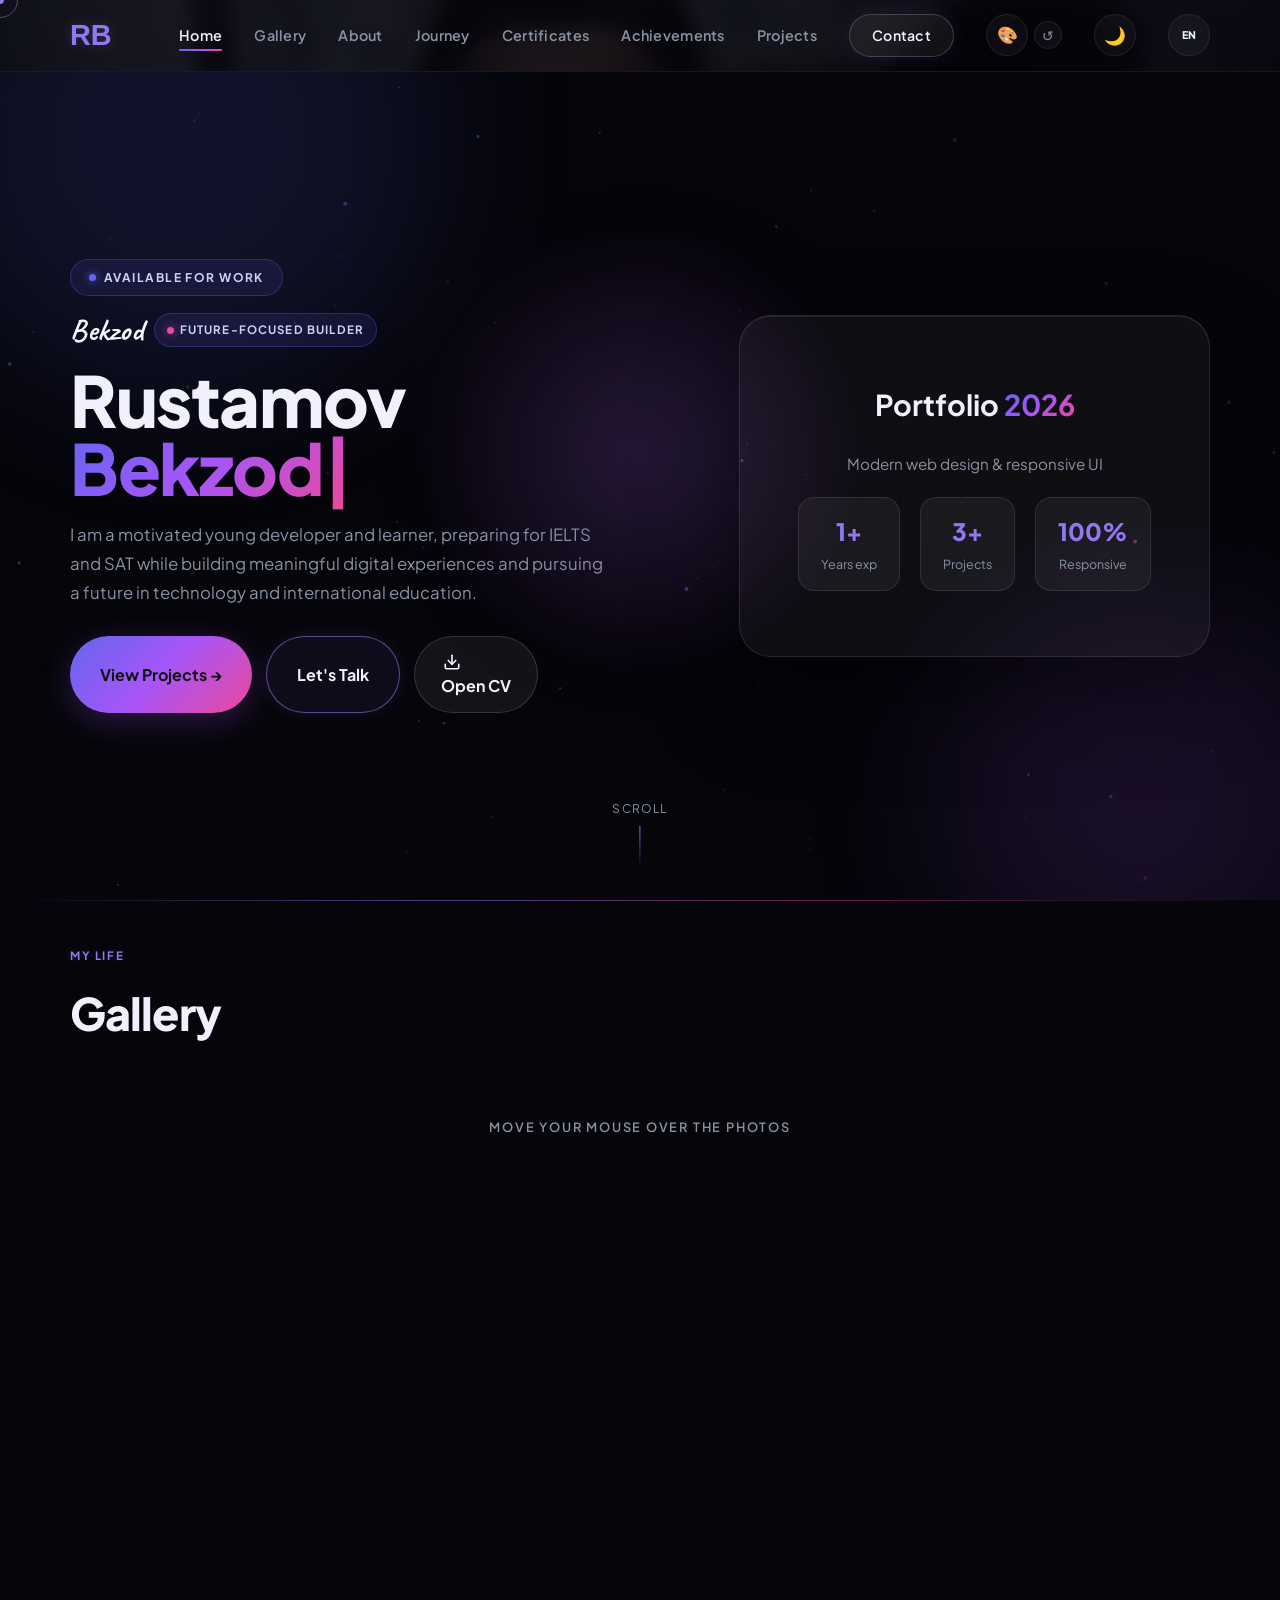
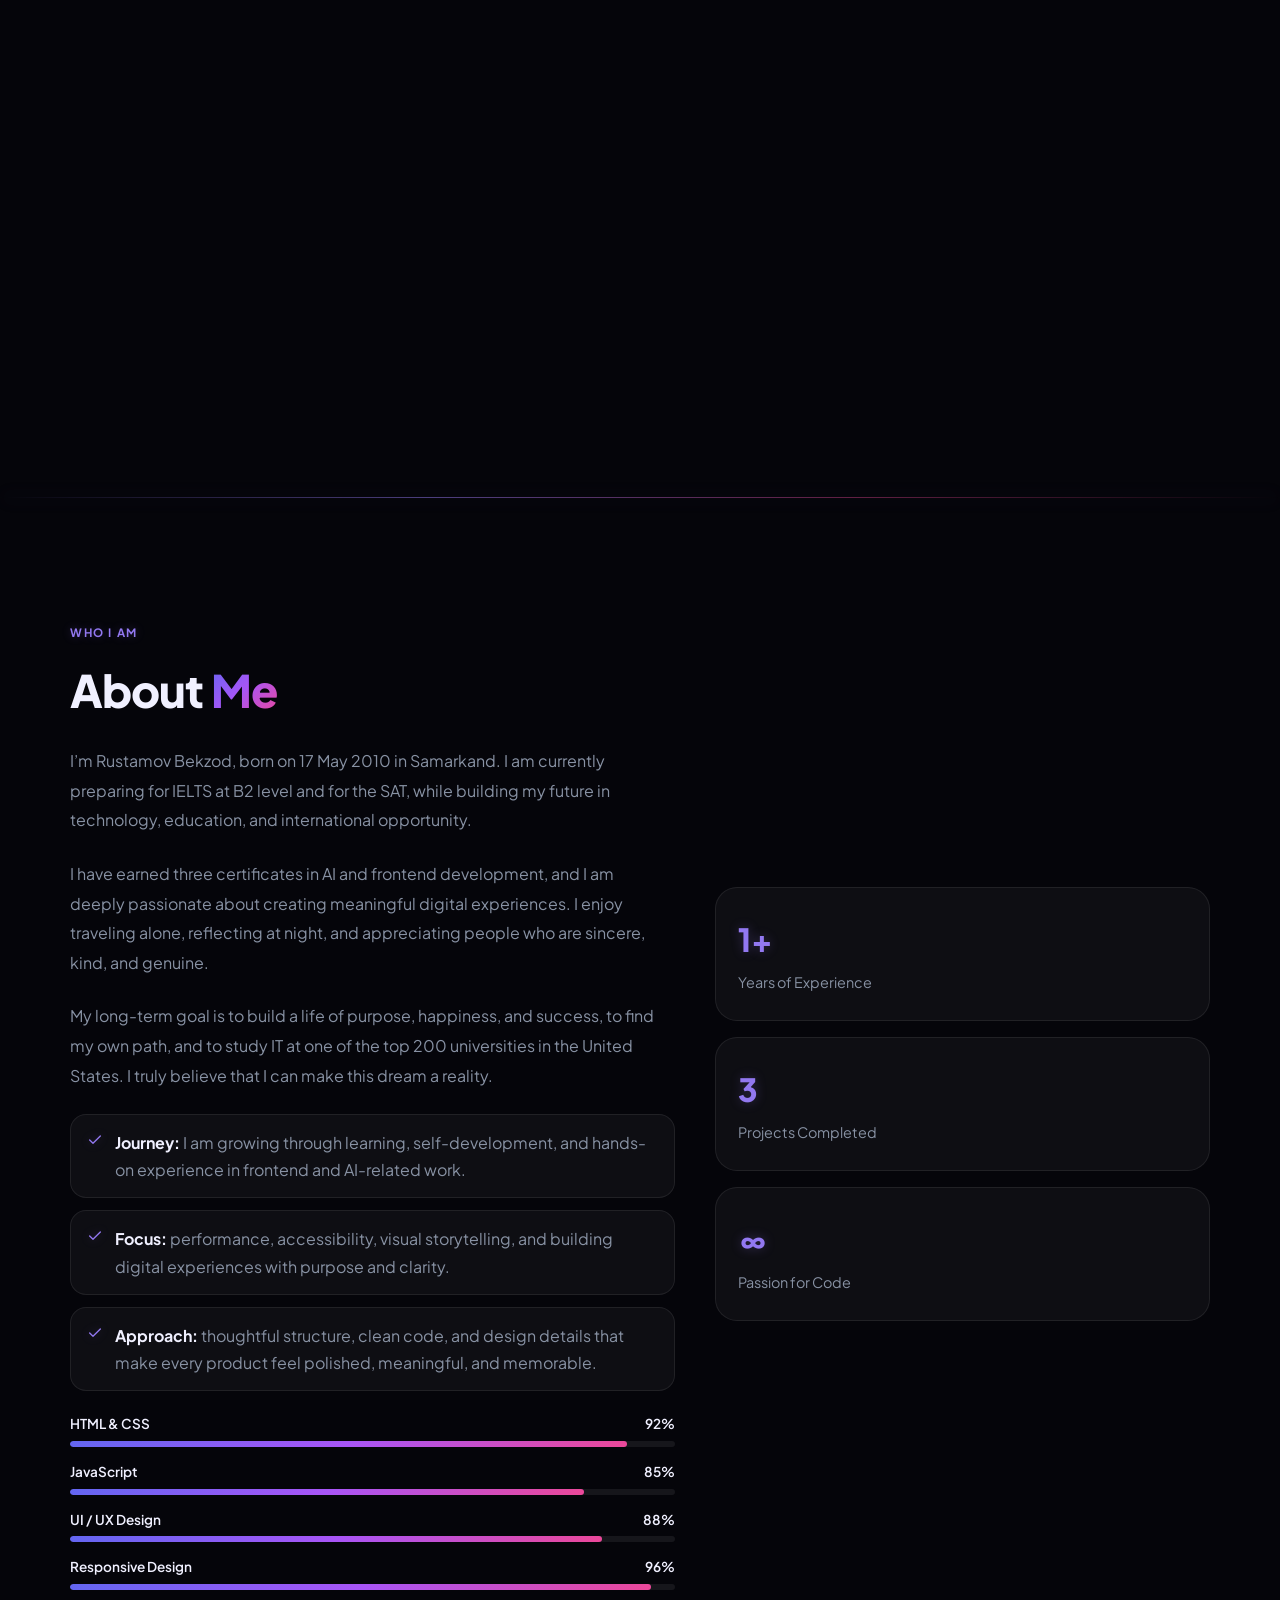
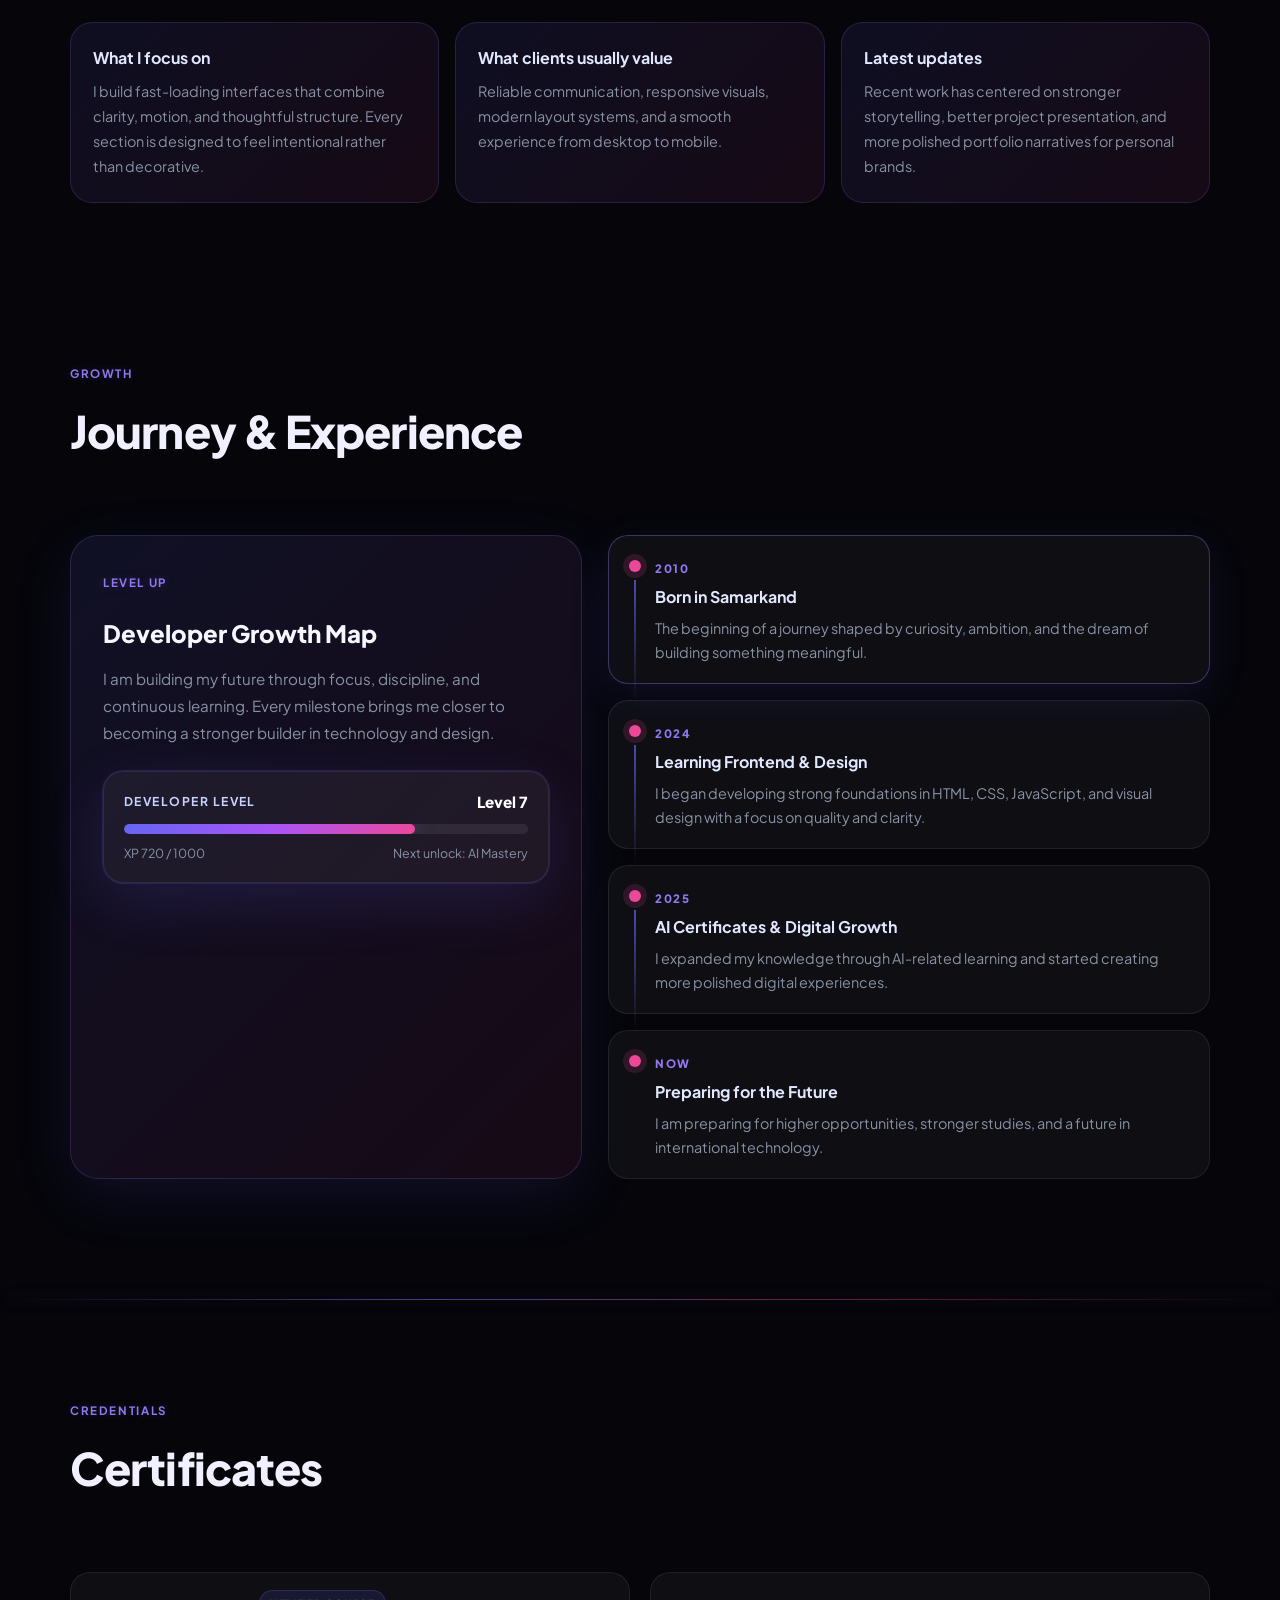
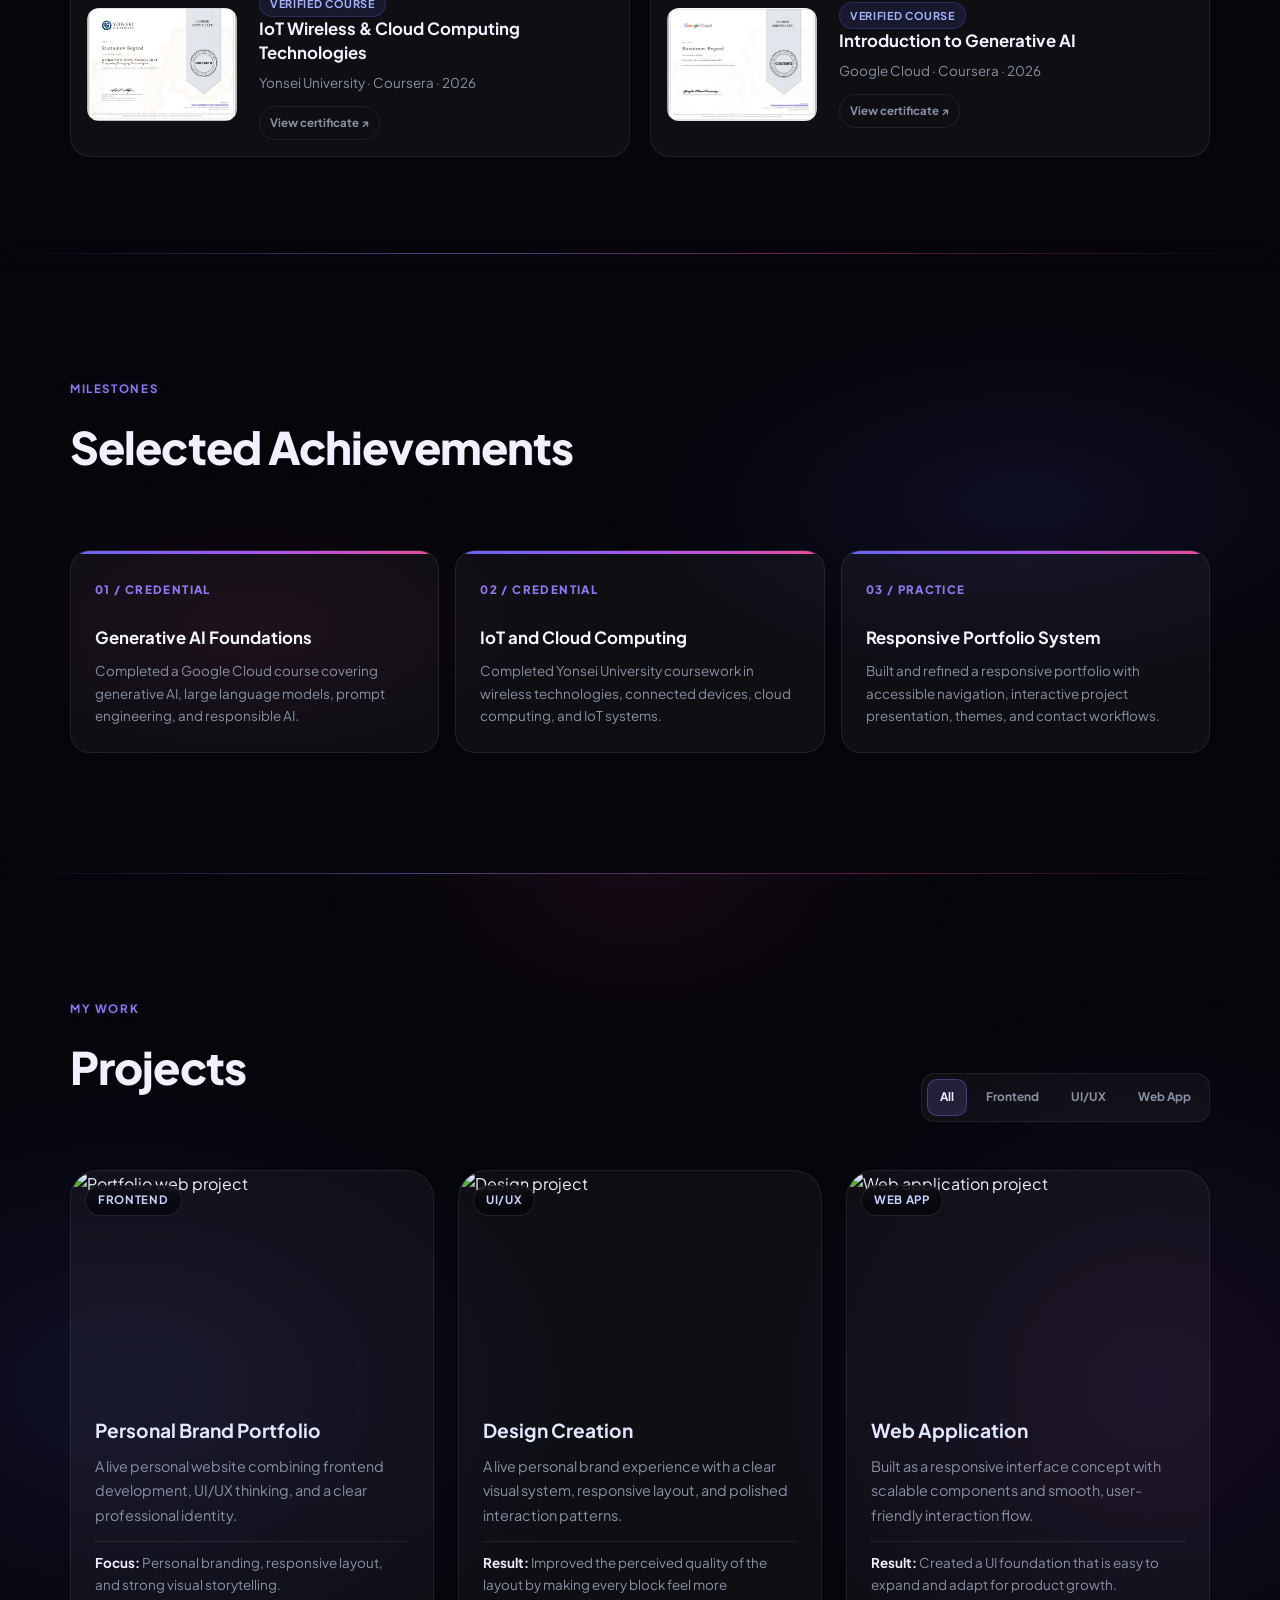
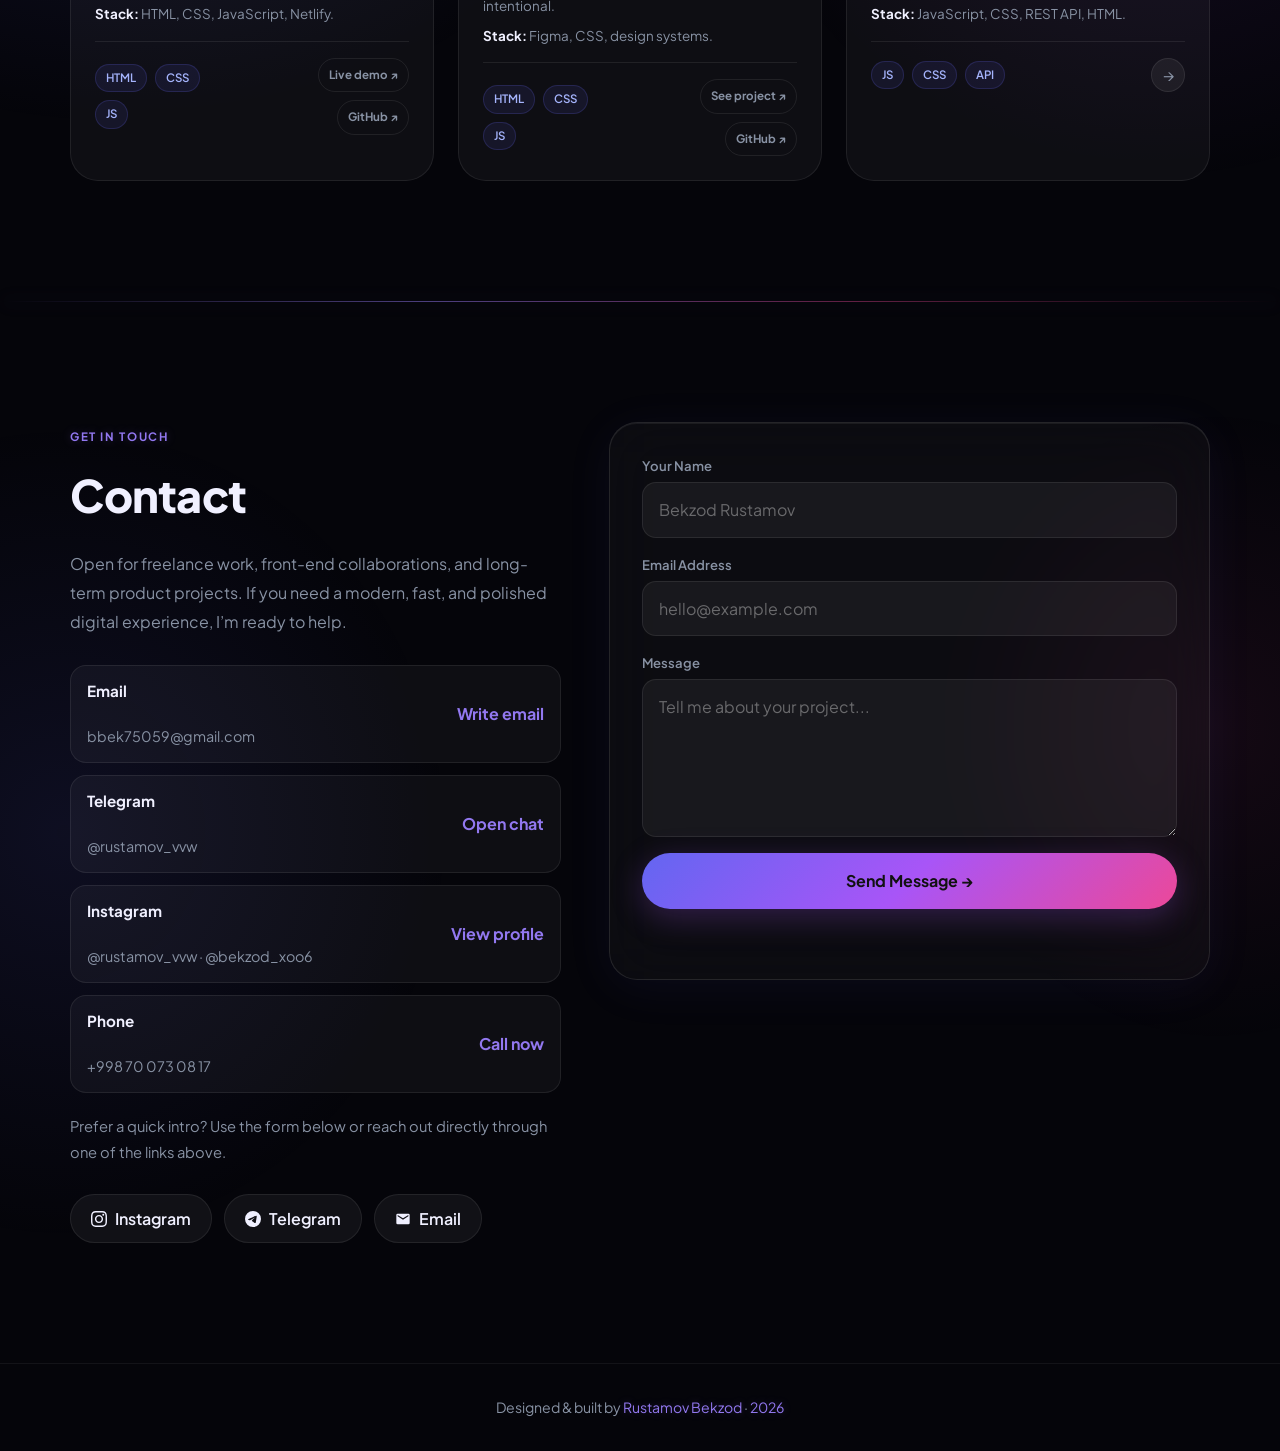
==== commit 5b3ad6dc: "Complete portfolio polish and contact improvements" ====
--- a/port.html
+++ b/port.html
@@ -10,8 +10,14 @@
   <meta property="og:description" content="Personal portfolio of Bekzod Rustamov, a frontend developer and UI/UX designer from Samarkand.">
   <meta property="og:type" content="website">
   <meta property="og:image" content="me.jpg">
+  <meta property="og:image:alt" content="Rustamov Bekzod portfolio preview">
+  <meta name="twitter:card" content="summary_large_image">
+  <meta name="twitter:title" content="Bekzod Rustamov | Frontend Developer & UI/UX Designer">
+  <meta name="twitter:description" content="Academic profile and professional work by Rustamov Bekzod.">
+  <meta name="twitter:image" content="me.jpg">
   <meta name="theme-color" content="#05050a">
   <title>Bekzod Rustamov | Frontend Developer & UI/UX Designer</title>
+  <link rel="icon" type="image/svg+xml" href="favicon.svg">
   <script type="application/ld+json">
     {
       "@context":"https://schema.org",
@@ -165,6 +171,26 @@
   transform:rotate(20deg) scale(1.1);
   box-shadow:0 0 18px rgba(146,120,240,.3);
 }
+#language-toggle {
+  width:42px; height:42px;
+  display:flex; align-items:center; justify-content:center;
+  flex-shrink:0;
+  border:1px solid var(--border);
+  border-radius:50%;
+  background:var(--card);
+  color:var(--text);
+  font-size:.66rem;
+  font-weight:800;
+  letter-spacing:.04em;
+  cursor:pointer;
+  transition:background .3s, border-color .3s, transform .3s, box-shadow .3s;
+}
+#language-toggle:hover {
+  background:rgba(146,120,240,.15);
+  border-color:rgba(146,120,240,.4);
+  transform:scale(1.08);
+  box-shadow:0 0 18px rgba(146,120,240,.25);
+}
 #palette-toggle {
   width:42px; height:42px;
   background:var(--card);
@@ -1204,6 +1230,7 @@
 .form-status { min-height:22px; font-size:.88rem; color:#c7d2fe; }
 .form-status.success { color:#4ade80; animation:statusIn .45s cubic-bezier(.22,1,.36,1) both; }
 .form-status.error   { color:#f87171; }
+.status-link { color:inherit; font-weight:800; text-decoration:underline; text-underline-offset:3px; }
 @keyframes statusIn {
   from { opacity:0; transform:translateY(5px); }
   to { opacity:1; transform:none; }
@@ -1316,8 +1343,11 @@
   .nav-links a { padding:10px 12px; }
   .nav-links .nav-cta { text-align:center; margin-top:4px; }
   .nav-links .palette-control,
-  .nav-links > #theme-toggle { align-self:flex-start; margin:4px 0 0 8px; }
-  .nav-links > #theme-toggle { align-self:flex-end; margin-top:-42px; margin-right:8px; }
+  .nav-links > #theme-toggle,
+  .nav-links > #language-toggle { align-self:flex-start; margin:4px 0 0 8px; }
+  .nav-links > #theme-toggle,
+  .nav-links > #language-toggle { align-self:flex-end; margin-top:-42px; margin-right:8px; }
+  .nav-links > #language-toggle { align-self:flex-start; margin:4px 0 0 62px; }
   .hero { padding-top:calc(var(--header-h) + 40px); }
   .main-title { font-size:clamp(2.4rem,9vw,3.4rem); }
   .reveal.reveal--left,
@@ -1491,6 +1521,42 @@
   gap:48px;
   align-items:start;
 }
+.achievement-grid {
+  display:grid;
+  grid-template-columns:repeat(3,minmax(0,1fr));
+  gap:16px;
+}
+.achievement-card {
+  position:relative;
+  min-height:190px;
+  padding:24px;
+  background:var(--card);
+  border:1px solid var(--border);
+  border-radius:20px;
+  overflow:hidden;
+  transition:transform .3s, border-color .3s, box-shadow .3s;
+}
+.achievement-card::before {
+  content:'';
+  position:absolute;
+  top:0; left:0; right:0;
+  height:3px;
+  background:var(--grad);
+}
+.achievement-card:hover {
+  transform:translateY(-5px);
+  border-color:color-mix(in srgb,var(--accent-text) 34%,transparent);
+  box-shadow:0 18px 46px rgba(0,0,0,.22);
+}
+.achievement-index {
+  color:var(--accent-text);
+  font-size:.72rem;
+  font-weight:800;
+  letter-spacing:.12em;
+}
+.achievement-card h3 { margin:24px 0 8px; font-size:1.05rem; color:var(--heading); }
+.achievement-card p { color:var(--muted); font-size:.84rem; line-height:1.7; }
+@media(max-width:900px) { .achievement-grid { grid-template-columns:1fr; } }
 
 /* Certificates */
 .cert-list { display:grid; gap:16px; }
@@ -1983,8 +2049,8 @@
   <div class="loader-notification" aria-hidden="true">
     <div class="loader-notification-icon">RB</div>
     <div class="loader-notification-copy">
-      <strong>Welcome to Rustamov Bekzod’s Portfolio</strong>
-      <span>Academic profile and professional work</span>
+      <strong data-i18n="loader.title">Welcome to Rustamov Bekzod’s Portfolio</strong>
+      <span data-i18n="loader.subtitle">Academic profile and professional work</span>
     </div>
   </div>
   <div class="loader-bar"></div>
@@ -2091,18 +2157,20 @@
       <span></span><span></span><span></span>
     </button>
     <nav class="nav-links">
-      <a href="#home">Home</a>
-      <a href="#gallery">Gallery</a>
-      <a href="#about">About</a>
-      <a href="#journey">Journey</a>
-      <a href="#certificates">Certificates</a>
-      <a href="#projects">Projects</a>
-      <a href="#contact" class="nav-cta">Contact</a>
+      <a href="#home" data-i18n="nav.home">Home</a>
+      <a href="#gallery" data-i18n="nav.gallery">Gallery</a>
+      <a href="#about" data-i18n="nav.about">About</a>
+      <a href="#journey" data-i18n="nav.journey">Journey</a>
+      <a href="#certificates" data-i18n="nav.certificates">Certificates</a>
+      <a href="#achievements" data-i18n="nav.achievements">Achievements</a>
+      <a href="#projects" data-i18n="nav.projects">Projects</a>
+      <a href="#contact" class="nav-cta" data-i18n="nav.contact">Contact</a>
       <div class="palette-control">
         <button id="palette-toggle" aria-label="Choose site color" title="Choose site color">🎨</button>
         <button id="palette-reset" aria-label="Reset site colors" title="Reset to original colors">↺</button>
       </div>
       <button id="theme-toggle" aria-label="Toggle theme" title="Toggle light/dark mode">🌙</button>
+      <button id="language-toggle" type="button" aria-label="Switch language" title="Switch language">EN</button>
       <input id="palette-picker" type="color" value="#9278f0" aria-label="Choose site color">
     </nav>
   </div>
@@ -2351,7 +2419,7 @@
         data-skills="Internet of Things|Wireless Technologies|Cloud Computing|Connected Devices|Emerging Technologies"
         data-issuer="Yonsei University" data-platform="Coursera"
         data-verify="https://coursera.org/verify/ZSGISTOB5T4T">
-        <img src="sert2.png" alt="Yonsei University IoT course certificate" loading="lazy">
+        <img src="sert2.webp" alt="Yonsei University IoT course certificate" loading="lazy">
         <span><strong class="cert-badge">Verified course</strong><h3>IoT Wireless &amp; Cloud Computing Technologies</h3><p>Yonsei University · Coursera · 2026</p><span class="project-link">View certificate ↗</span></span>
       </button>
       <button class="certificate-card reveal stagger-2"
@@ -2362,9 +2430,40 @@
         data-skills="Generative AI|Large Language Models|Google Cloud|Machine Learning|Prompt Engineering|AI Ethics"
         data-issuer="Google Cloud" data-platform="Coursera"
         data-verify="https://coursera.org/verify/0CAU00B8PUNK">
-        <img src="sert1.png" alt="Google Cloud Introduction to Generative AI certificate" loading="lazy">
+        <img src="sert1.webp" alt="Google Cloud Introduction to Generative AI certificate" loading="lazy">
         <span><strong class="cert-badge">Verified course</strong><h3>Introduction to Generative AI</h3><p>Google Cloud · Coursera · 2026</p><span class="project-link">View certificate ↗</span></span>
       </button>
+    </div>
+  </div>
+</section>
+
+<div class="neon-divider"></div>
+
+<!-- ===================== ACHIEVEMENTS ===================== -->
+<section id="achievements" class="achievements-section">
+  <div class="container">
+    <div class="section-header reveal reveal--fade">
+      <div>
+        <span class="section-label" data-i18n="achievements.label">Milestones</span>
+        <h2 class="section-title" data-i18n="achievements.title">Selected Achievements</h2>
+      </div>
+    </div>
+    <div class="achievement-grid">
+      <article class="achievement-card reveal stagger-1">
+        <span class="achievement-index">01 / CREDENTIAL</span>
+        <h3>Generative AI Foundations</h3>
+        <p>Completed a Google Cloud course covering generative AI, large language models, prompt engineering, and responsible AI.</p>
+      </article>
+      <article class="achievement-card reveal stagger-2">
+        <span class="achievement-index">02 / CREDENTIAL</span>
+        <h3>IoT and Cloud Computing</h3>
+        <p>Completed Yonsei University coursework in wireless technologies, connected devices, cloud computing, and IoT systems.</p>
+      </article>
+      <article class="achievement-card reveal stagger-3">
+        <span class="achievement-index">03 / PRACTICE</span>
+        <h3>Responsive Portfolio System</h3>
+        <p>Built and refined a responsive portfolio with accessible navigation, interactive project presentation, themes, and contact workflows.</p>
+      </article>
     </div>
   </div>
 </section>
@@ -2380,10 +2479,10 @@
         <h2 class="section-title">Projects</h2>
       </div>
       <div class="project-filters" role="group" aria-label="Filter projects">
-        <button class="filter-btn active" type="button" data-filter="all" aria-pressed="true">All</button>
-        <button class="filter-btn" type="button" data-filter="Frontend" aria-pressed="false">Frontend</button>
-        <button class="filter-btn" type="button" data-filter="UI/UX" aria-pressed="false">UI/UX</button>
-        <button class="filter-btn" type="button" data-filter="Web App" aria-pressed="false">Web App</button>
+        <button class="filter-btn active" type="button" data-filter="all" data-i18n="filters.all" aria-pressed="true">All</button>
+        <button class="filter-btn" type="button" data-filter="Frontend" data-i18n="filters.frontend" aria-pressed="false">Frontend</button>
+        <button class="filter-btn" type="button" data-filter="UI/UX" data-i18n="filters.uiux" aria-pressed="false">UI/UX</button>
+        <button class="filter-btn" type="button" data-filter="Web App" data-i18n="filters.webapp" aria-pressed="false">Web App</button>
       </div>
     </div>
     <div class="project-grid">
@@ -2545,18 +2644,18 @@
     </div>
     <form class="contact-form reveal reveal--right" id="contact-form">
       <div class="input-group">
-        <label for="name">Your Name</label>
+        <label for="name" data-i18n="form.name">Your Name</label>
         <input type="text" id="name" name="name" placeholder="Bekzod Rustamov" required>
       </div>
       <div class="input-group">
-        <label for="email">Email Address</label>
+        <label for="email" data-i18n="form.email">Email Address</label>
         <input type="email" id="email" name="email" placeholder="hello@example.com" required>
       </div>
       <div class="input-group">
-        <label for="message">Message</label>
+        <label for="message" data-i18n="form.message">Message</label>
         <textarea id="message" name="message" placeholder="Tell me about your project..." rows="5" required></textarea>
       </div>
-      <button type="submit" class="btn-primary">Send Message →</button>
+      <button type="submit" class="btn-primary" data-i18n="form.submit">Send Message →</button>
       <div class="form-status" id="form-status" aria-live="polite"></div>
     </form>
   </div>
@@ -2810,6 +2909,29 @@
 const toggleBtn=document.getElementById('theme-toggle');
 const paletteBtn=document.getElementById('palette-toggle');
 const html=document.documentElement;
+const languageToggle=document.getElementById('language-toggle');
+const translations={
+  en:{'nav.home':'Home','nav.gallery':'Gallery','nav.about':'About','nav.journey':'Journey','nav.certificates':'Certificates','nav.achievements':'Achievements','nav.projects':'Projects','nav.contact':'Contact','loader.title':'Welcome to Rustamov Bekzod’s Portfolio','loader.subtitle':'Academic profile and professional work','achievements.label':'Milestones','achievements.title':'Selected Achievements','filters.all':'All','filters.frontend':'Frontend','filters.uiux':'UI/UX','filters.webapp':'Web App','form.name':'Your Name','form.email':'Email Address','form.message':'Message','form.submit':'Send Message →'},
+  uz:{'nav.home':'Bosh sahifa','nav.gallery':'Galereya','nav.about':'Men haqimda','nav.journey':'Yo‘lim','nav.certificates':'Sertifikatlar','nav.achievements':'Yutuqlar','nav.projects':'Loyihalar','nav.contact':'Bog‘lanish','loader.title':'Rustamov Bekzod portfoliosiga xush kelibsiz','loader.subtitle':'Akademik profil va professional ishlar','achievements.label':'Bosqichlar','achievements.title':'Tanlangan yutuqlar','filters.all':'Barchasi','filters.frontend':'Frontend','filters.uiux':'UI/UX','filters.webapp':'Web ilova','form.name':'Ismingiz','form.email':'Email manzilingiz','form.message':'Xabar','form.submit':'Xabar yuborish →'}
+};
+function applyLanguage(language){
+  const selected=translations[language]?language:'en';
+  document.documentElement.lang=selected;
+  document.querySelectorAll('[data-i18n]').forEach(element=>{
+    const value=translations[selected][element.dataset.i18n];
+    if(value) element.textContent=value;
+  });
+  if(languageToggle){
+    languageToggle.textContent=selected==='en'?'EN':'UZ';
+    languageToggle.setAttribute('aria-label',selected==='en'?'Switch to Uzbek':'Switch to English');
+    languageToggle.title=selected==='en'?'Switch to Uzbek':'Switch to English';
+  }
+  localStorage.setItem('language',selected);
+}
+if(languageToggle){
+  languageToggle.addEventListener('click',()=>applyLanguage(document.documentElement.lang==='en'?'uz':'en'));
+}
+applyLanguage(localStorage.getItem('language')||'en');
 function getRgb(hex){
   const value=hex.replace('#','');
   return [parseInt(value.slice(0,2),16),parseInt(value.slice(2,4),16),parseInt(value.slice(4,6),16)];
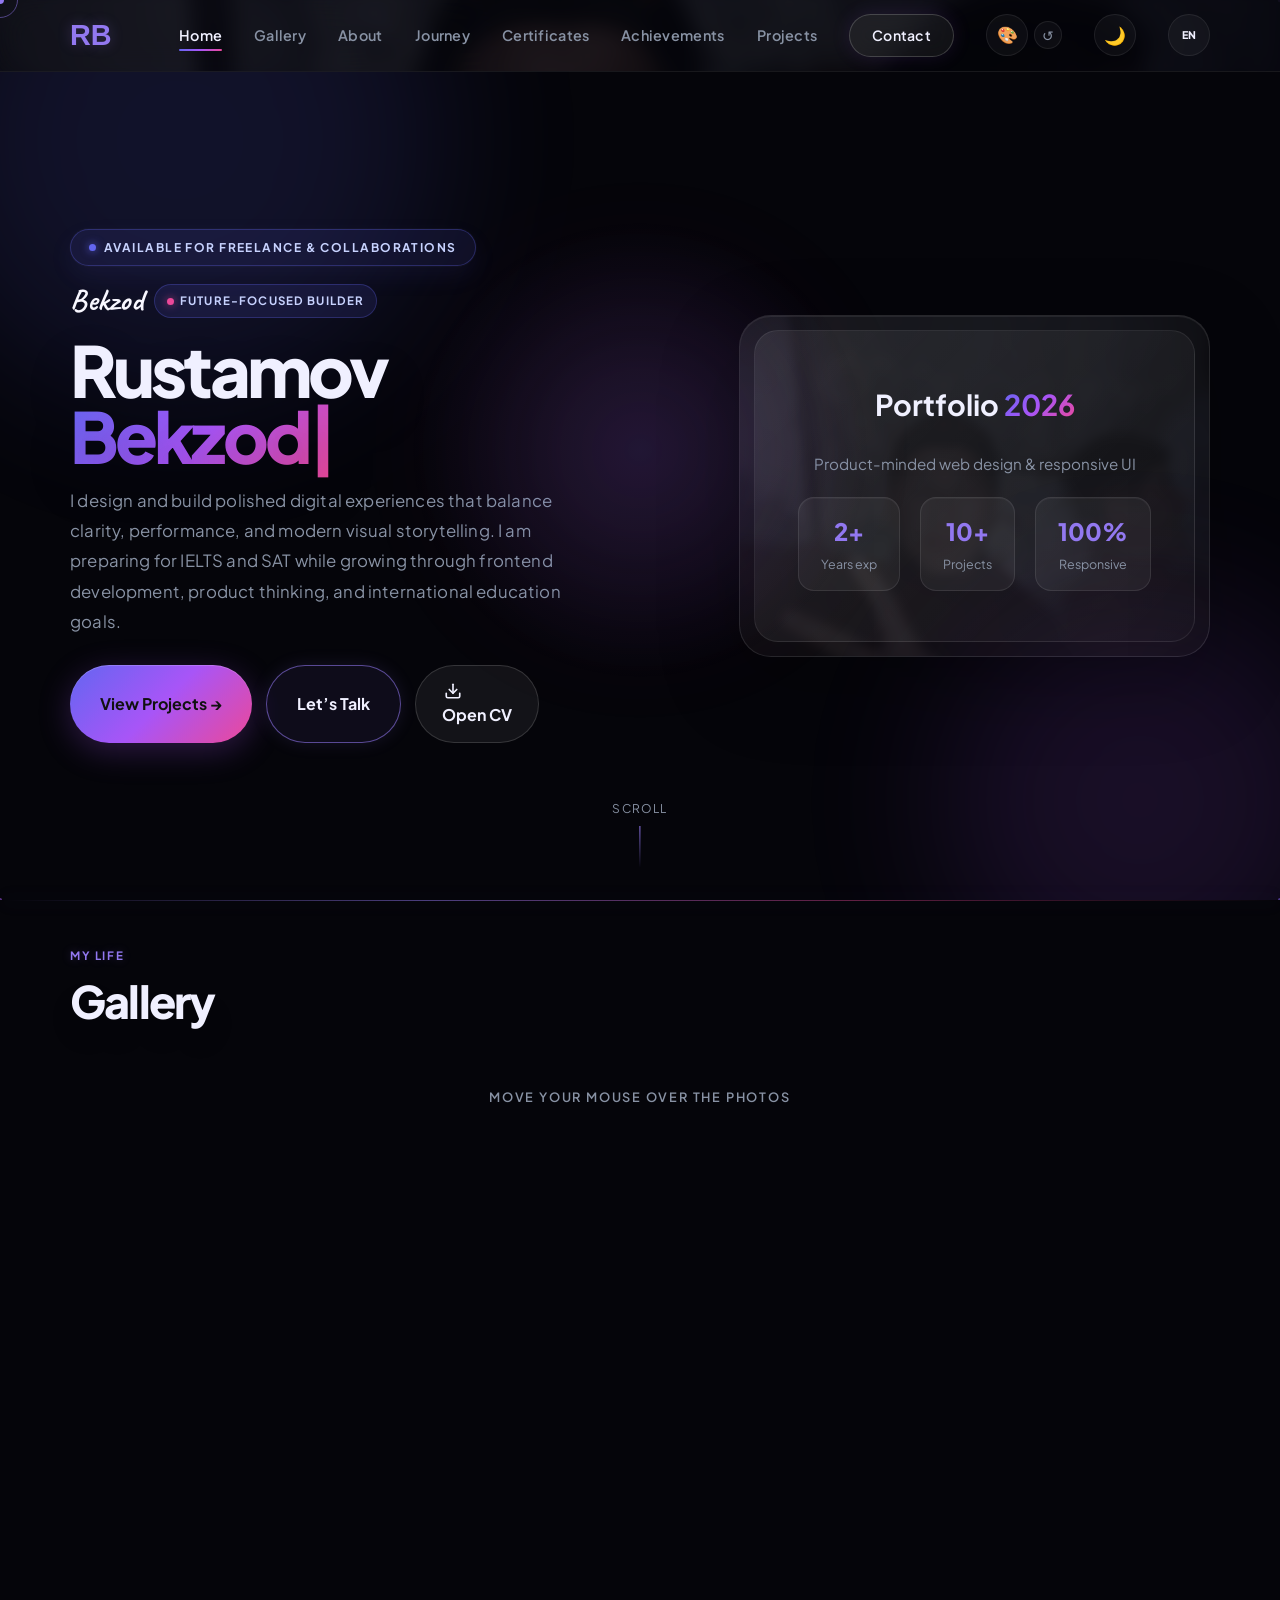
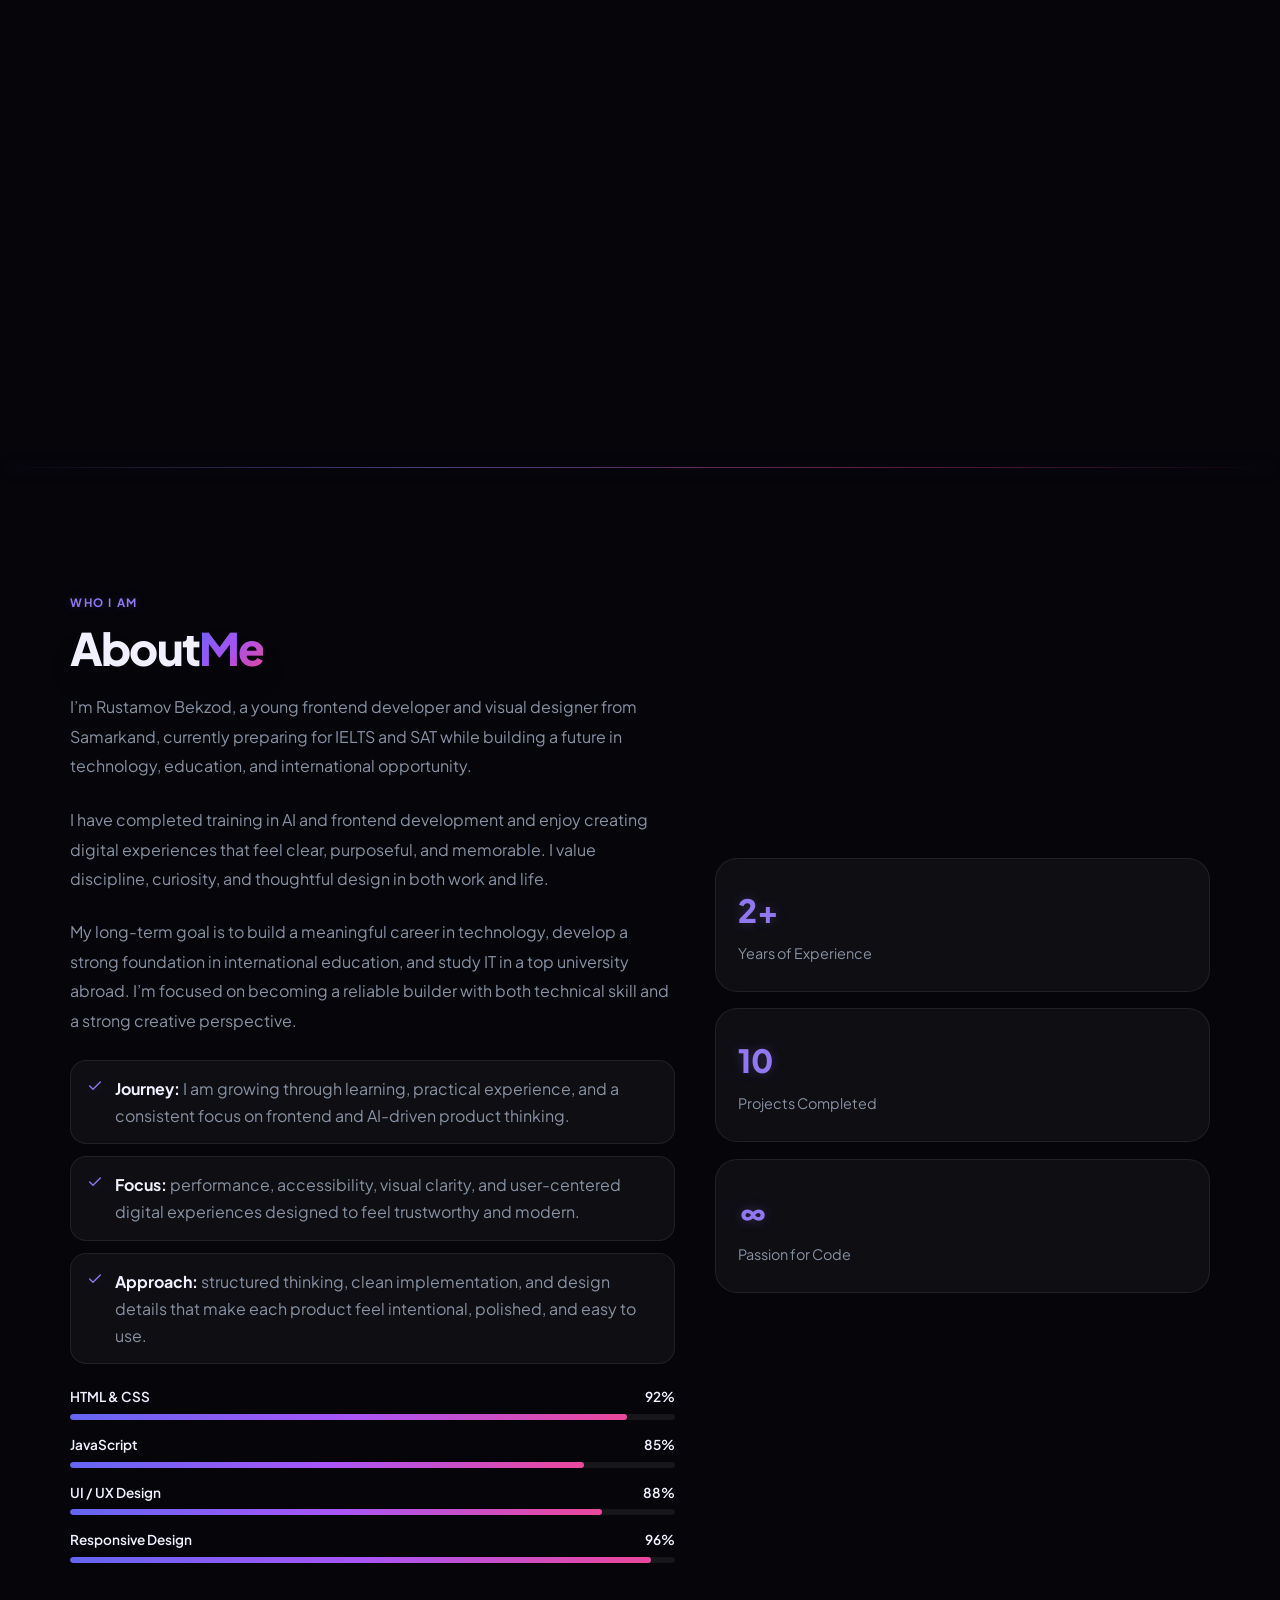
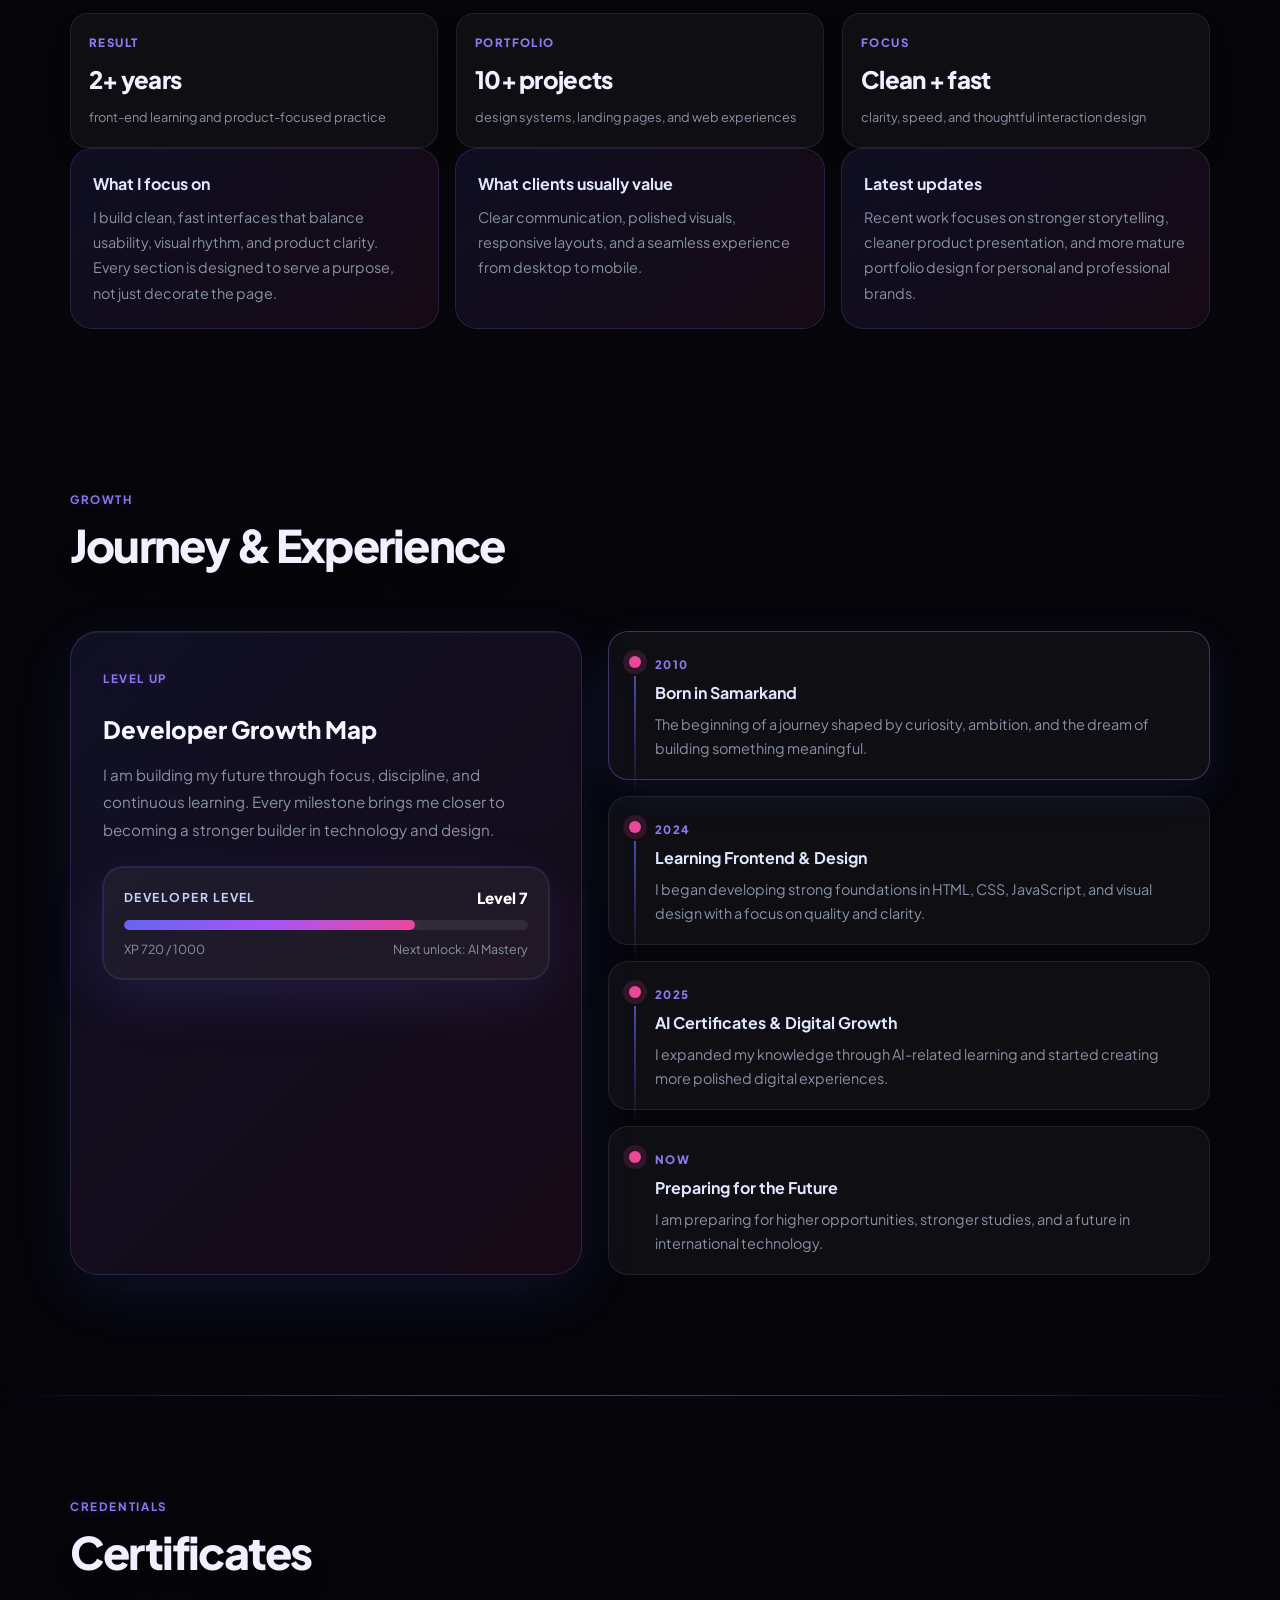
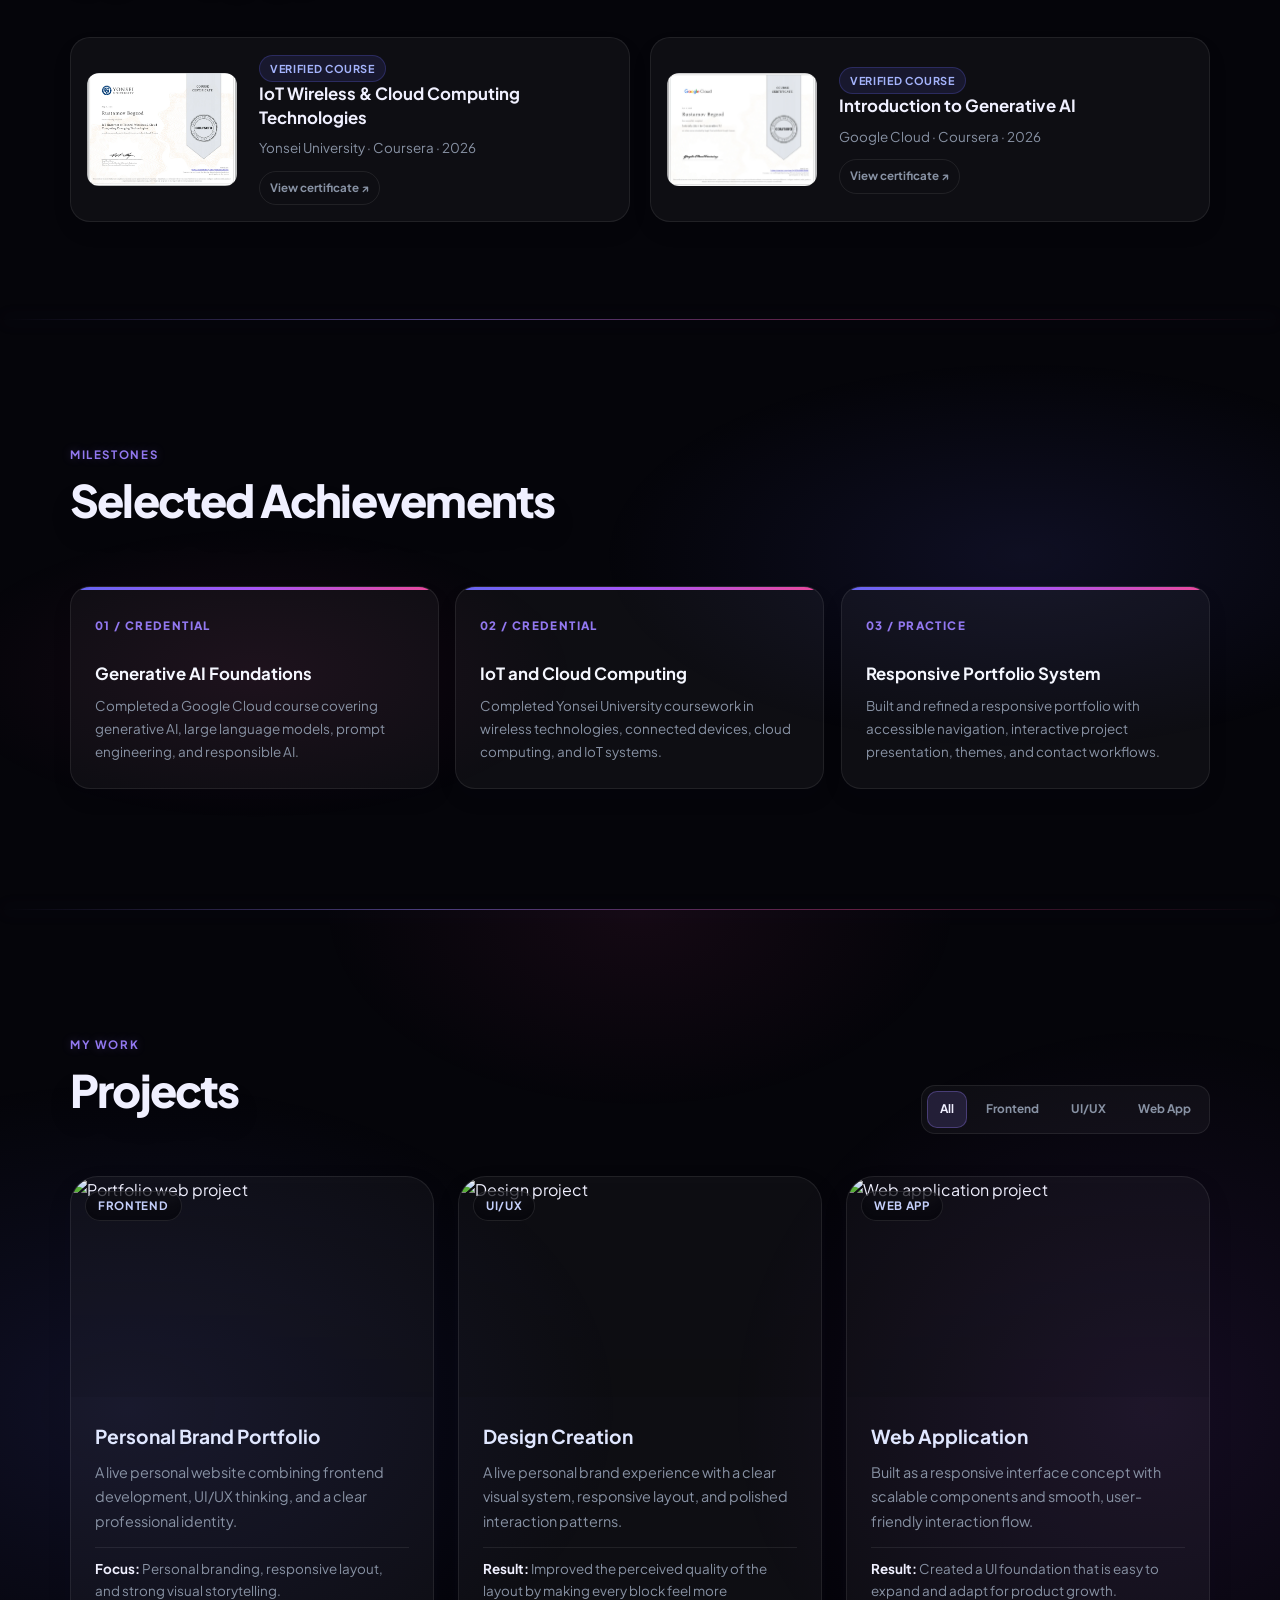
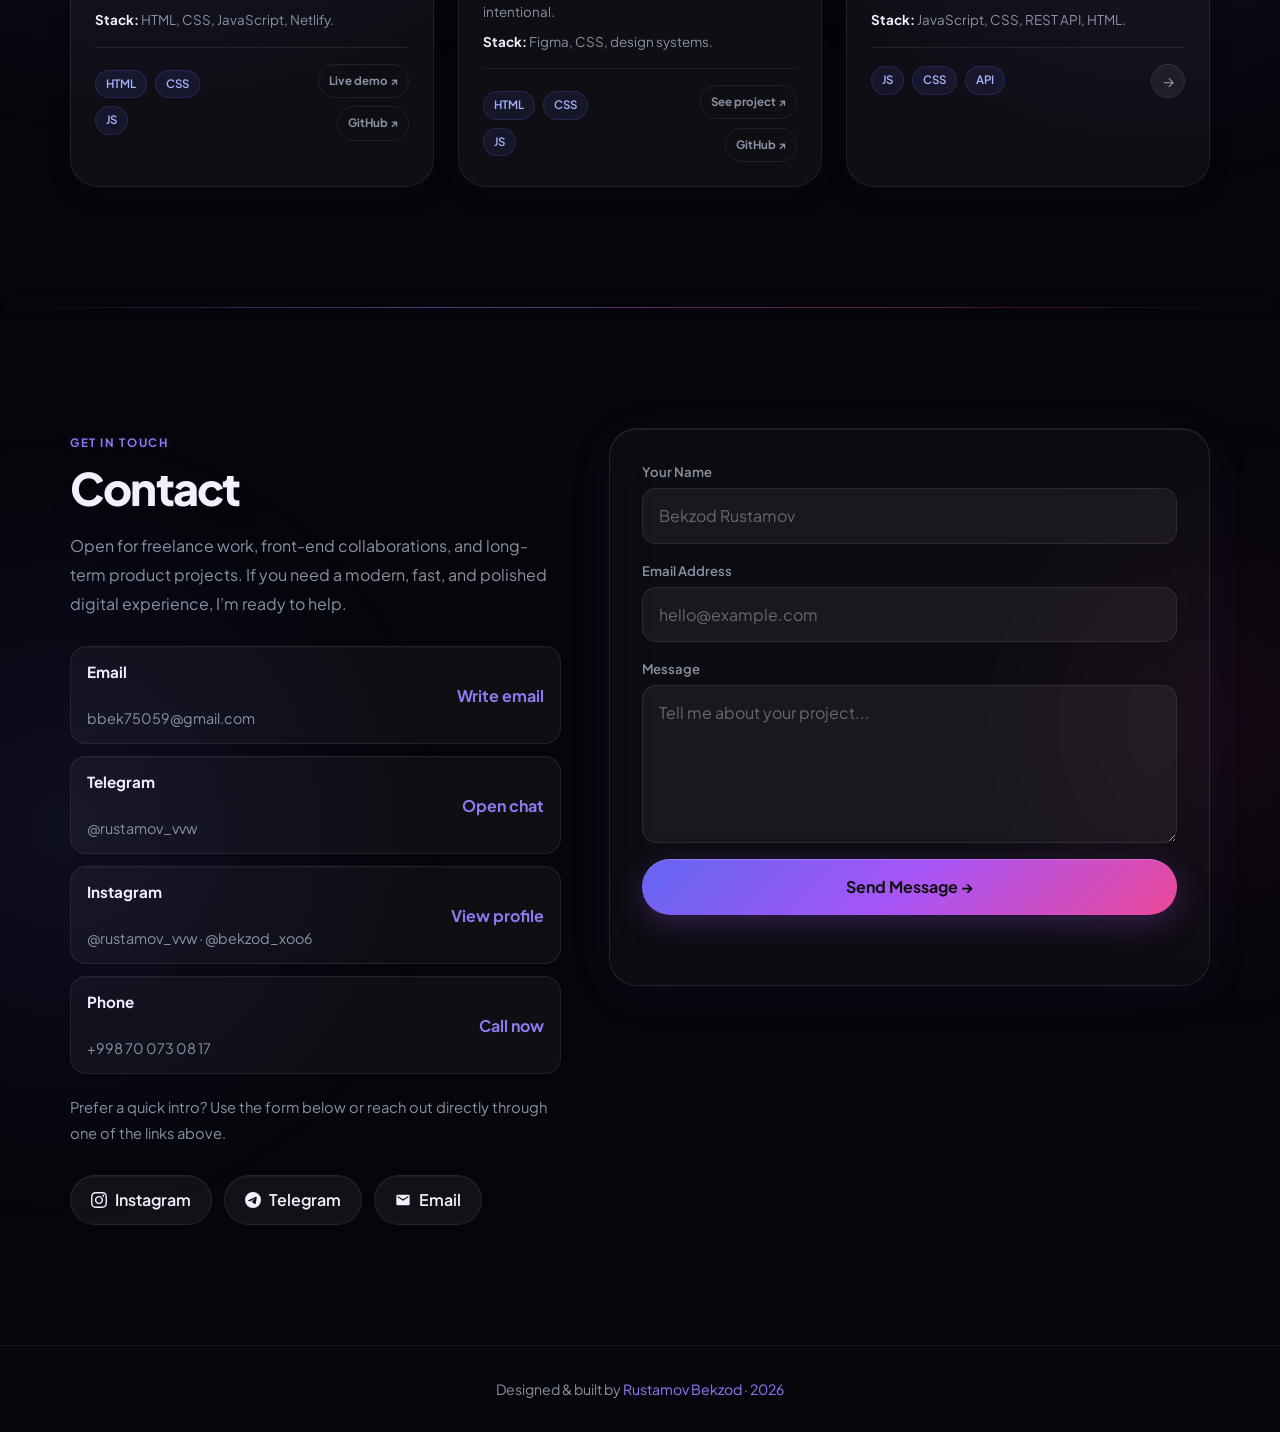
==== commit fe52482a: "Complete multilingual modal translations" ====
--- a/port.html
+++ b/port.html
@@ -39,6 +39,19 @@
 ============================================================ */
 *, *::before, *::after { margin:0; padding:0; box-sizing:border-box; }
 html { scroll-behavior:smooth; overflow-x:hidden; }
+body {
+  background:var(--bg);
+  color:var(--text);
+  transition:background-color .45s ease, color .3s ease;
+}
+* {
+  transition:background-color .25s ease, border-color .25s ease, color .25s ease,
+             box-shadow .25s ease, transform .25s ease, opacity .25s ease;
+}
+::selection {
+  background:rgba(146,120,240,.24);
+  color:var(--text);
+}
 :root {
   --bg:        #05050a;
   --bg2:       #0c0c14;
@@ -296,10 +309,19 @@
   max-width:700px; width:100%;
   box-shadow:0 40px 120px rgba(0,0,0,.7), inset 0 1px 0 rgba(255,255,255,.07);
   transform:scale(.88) translateY(30px);
-  transition:transform .4s cubic-bezier(.22,1,.36,1);
+  transition:transform .4s cubic-bezier(.22,1,.36,1), border-color .35s ease;
   overflow-y:auto; overflow-x:hidden;
   max-height:90vh;
   position:relative;
+}
+.cert-modal-box::before,
+.modal-box::before {
+  content:'';
+  position:absolute;
+  inset:0 0 auto 0;
+  height:2px;
+  background:var(--grad);
+  opacity:.9;
 }
 #cert-overlay.open .cert-modal-box { transform:none; }
 .cert-modal-img {
@@ -663,12 +685,12 @@
   display:inline-flex; align-items:center; justify-content:center;
   gap:8px; border:none; font-weight:700;
   padding:15px 30px; border-radius:999px; cursor:pointer;
-  transition:transform .3s, box-shadow .3s;
+  transition:transform .3s cubic-bezier(.22,1,.36,1), box-shadow .3s ease, border-color .3s ease;
   position:relative; overflow:hidden;
 }
 .btn-primary {
   background:var(--grad); color:var(--accent-foreground);
-  box-shadow:0 8px 32px rgba(168,85,247,.25);
+  box-shadow:0 8px 32px rgba(168,85,247,.25), inset 0 1px 0 rgba(255,255,255,.18);
 }
 .btn-primary::before {
   content:'';
@@ -676,7 +698,7 @@
   background:linear-gradient(135deg,rgba(255,255,255,.15),transparent);
   opacity:0; transition:opacity .3s;
 }
-.btn-primary:hover { transform:translateY(-3px); box-shadow:0 16px 48px rgba(168,85,247,.4); }
+.btn-primary:hover { transform:translateY(-3px); box-shadow:0 16px 48px rgba(168,85,247,.4), inset 0 1px 0 rgba(255,255,255,.18); }
 .btn-primary:hover::before { opacity:1; }
 .btn-secondary {
   background:color-mix(in srgb, var(--purple) 7%, transparent);
@@ -715,6 +737,7 @@
   padding:8px 18px; border-radius:999px;
   font-size:.75rem; font-weight:700;
   text-transform:uppercase; letter-spacing:.12em;
+  box-shadow:0 0 0 1px rgba(255,255,255,.02), 0 10px 24px rgba(99,102,241,.08);
 }
 .badge-dot {
   width:7px; height:7px; border-radius:50%;
@@ -728,9 +751,11 @@
 }
 .main-title {
   font-size:clamp(3rem,5.5vw,5.2rem);
-  font-weight:800; line-height:.96;
+  font-weight:800; line-height:.93;
   margin:12px 0 18px;
-  letter-spacing:-.02em;
+  letter-spacing:-.055em;
+  text-wrap:balance;
+  text-shadow:0 20px 50px rgba(0,0,0,.18);
 }
 .gradient-text {
   background:var(--grad);
@@ -740,7 +765,8 @@
 }
 .subtitle {
   color:var(--muted); font-size:1.05rem;
-  max-width:540px; margin-bottom:28px; line-height:1.75;
+  max-width:540px; margin-bottom:28px; line-height:1.8;
+  letter-spacing:.01em;
 }
 .cta-buttons { display:flex; flex-wrap:wrap; gap:14px; }
 
@@ -763,9 +789,20 @@
   border-radius:32px;
   -webkit-backdrop-filter:blur(24px);
   backdrop-filter:blur(24px);
-  box-shadow:0 40px 100px rgba(0,0,0,.35), inset 0 1px 0 rgba(255,255,255,.08);
+  box-shadow:0 26px 80px rgba(0,0,0,.26), inset 0 1px 0 rgba(255,255,255,.08);
   overflow:hidden;
   position:relative;
+  transition:transform .45s cubic-bezier(.22,1,.36,1), box-shadow .45s ease, border-color .35s ease;
+}
+.hero-card::before {
+  content:'';
+  position:absolute;
+  inset:14px;
+  border-radius:24px;
+  border:1px solid rgba(255,255,255,.08);
+  background:linear-gradient(135deg, rgba(255,255,255,.08), rgba(255,255,255,.02));
+  z-index:1;
+  pointer-events:none;
 }
 /* Blurred background image */
 .hero-card::after {
@@ -774,34 +811,40 @@
   background-image:url('photos/me.webp');
   background-size:cover;
   background-position:center top;
-  filter:blur(6px) brightness(0.35) saturate(1.1);
+  filter:blur(5px) brightness(0.58) saturate(1.05);
+  transform:scale(1.08);
+  z-index:0;
+  opacity:.12;
+  transition:opacity .6s ease, filter .6s ease, transform .6s ease;
+  pointer-events:none;
+}
+.hero-card:hover {
+  transform:translateY(-6px) scale(1.01);
+  box-shadow:0 30px 92px rgba(0,0,0,.34), inset 0 1px 0 rgba(255,255,255,.08);
+  border-color:rgba(146,120,240,.22);
+}
+.hero-card:hover::after {
+  opacity:.28;
+  filter:blur(4px) brightness(0.9) saturate(1.15);
   transform:scale(1.1);
-  z-index:0;
-  opacity:0;
-  transition:opacity .6s ease, filter .6s ease;
-  pointer-events:none;
-}
-.hero-card:hover::after {
-  opacity:1;
-  filter:blur(6px) brightness(1.1) saturate(1.3);
 }
 
 /* Text visibility on hover */
 .hero-card:hover .hero-card__content h2,
 .hero-card:hover .hero-card__content p {
-  text-shadow: 0 2px 12px rgba(0,0,0,0.9), 0 1px 4px rgba(0,0,0,0.8);
+  text-shadow: 0 2px 12px rgba(0,0,0,0.55), 0 1px 3px rgba(0,0,0,0.35);
   color: #ffffff;
 }
 .hero-card:hover .hero-stat {
-  background: rgba(0,0,0,0.45);
-  border-color: rgba(255,255,255,0.2);
+  background: rgba(0,0,0,0.26);
+  border-color: rgba(255,255,255,0.16);
 }
 .hero-card:hover .hero-stat strong {
-  text-shadow: 0 2px 8px rgba(0,0,0,0.8);
+  text-shadow: 0 2px 8px rgba(0,0,0,0.7);
   color: #fff;
 }
 .hero-card:hover .hero-stat span {
-  text-shadow: 0 1px 6px rgba(0,0,0,0.8);
+  text-shadow: 0 1px 6px rgba(0,0,0,0.7);
   color: rgba(255,255,255,0.85);
 }
 .hero-card-glow {
@@ -832,6 +875,7 @@
   border:1px solid rgba(255,255,255,.09);
   border-radius:16px; padding:14px 22px;
   text-align:center;
+  box-shadow:inset 0 1px 0 rgba(255,255,255,.04);
 }
 .hero-stat strong { display:block; font-size:1.5rem; font-weight:800; color:var(--accent-text); }
 .hero-stat span   { font-size:.78rem; color:var(--muted); }
@@ -861,11 +905,19 @@
 .section-title {
   font-size:clamp(2.2rem,3.5vw,3.2rem);
   font-weight:800; margin-bottom:20px;
-  letter-spacing:-.02em;
+  letter-spacing:-.04em;
+  line-height:1.06;
+  text-wrap:balance;
+  text-shadow:0 16px 34px rgba(0,0,0,.08);
 }
 .about-copy p {
   color:var(--muted); font-size:1rem; line-height:1.85;
   max-width:600px; margin-bottom:24px;
+}
+.section-header {
+  display:flex; align-items:flex-end;
+  justify-content:space-between; gap:16px;
+  margin-bottom:42px; flex-wrap:wrap;
 }
 .about-highlight-list {
   display:grid; gap:12px; margin:24px 0 22px;
@@ -903,6 +955,28 @@
 .insights-section {
   padding:32px 0 0;
 }
+.proof-strip {
+  display:grid; grid-template-columns:repeat(3,minmax(0,1fr)); gap:18px;
+  margin-top:18px;
+}
+.proof-item {
+  background:var(--card);
+  border:1px solid var(--border);
+  border-radius:18px;
+  padding:20px 18px;
+  display:flex; flex-direction:column; gap:8px;
+  box-shadow:0 12px 30px rgba(15,15,25,.06);
+}
+.proof-kicker {
+  font-size:.72rem; letter-spacing:.12em; text-transform:uppercase;
+  color:var(--accent-text); font-weight:800;
+}
+.proof-item strong {
+  font-size:1.5rem; font-weight:800; letter-spacing:-.03em;
+}
+.proof-item small {
+  color:var(--muted); font-size:.8rem; line-height:1.6;
+}
 .insight-grid {
   display:grid; grid-template-columns:repeat(3,minmax(0,1fr)); gap:16px;
 }
@@ -927,13 +1001,17 @@
   background:linear-gradient(135deg, rgba(99,102,241,.12), rgba(236,72,153,.08));
   border:1px solid rgba(146,120,240,.2);
   border-radius:28px; padding:32px;
-  box-shadow:0 18px 60px rgba(99,102,241,.12);
+  box-shadow:0 18px 60px rgba(99,102,241,.12), inset 0 1px 0 rgba(255,255,255,.06);
 }
 .journey-card h3 {
   font-size:1.5rem; font-weight:800; margin:10px 0 12px; color:#f5f7ff;
 }
 .journey-card p {
   color:var(--muted); font-size:.95rem; line-height:1.8;
+}
+.journey-card:hover {
+  border-color:rgba(146,120,240,.3);
+  transform:translateY(-2px);
 }
 .xp-card {
   margin-top:24px; padding:18px 20px; border-radius:20px;
@@ -1005,12 +1083,12 @@
   background:var(--card);
   border:1px solid var(--border);
   border-radius:22px; padding:26px 22px;
-  transition:transform .3s, border-color .3s, box-shadow .3s;
+  transition:transform .35s cubic-bezier(.22,1,.36,1), border-color .35s ease, box-shadow .35s ease;
 }
 .info-card:hover {
-  transform:translateY(-4px);
+  transform:translateY(-5px);
   border-color:rgba(146,120,240,.3);
-  box-shadow:0 16px 48px rgba(99,102,241,.1);
+  box-shadow:0 18px 42px rgba(99,102,241,.12);
 }
 .info-card h3 { font-size:2rem; font-weight:800; margin-bottom:6px; color:var(--accent-text); text-shadow:0 0 12px var(--accent-glow); }
 .info-card p  { color:var(--muted); font-size:.9rem; }
@@ -1034,12 +1112,37 @@
 .section-header {
   display:flex; align-items:flex-end;
   justify-content:space-between; gap:16px;
-  margin-bottom:48px; flex-wrap:wrap;
+  margin-bottom:42px; flex-wrap:wrap;
 }
 .project-grid {
   display:grid;
   grid-template-columns:repeat(3,minmax(0,1fr));
   gap:24px;
+}
+.card {
+  background:var(--card);
+  border:1px solid var(--border);
+  border-radius:var(--radius); overflow:hidden;
+  transition:transform .45s cubic-bezier(.22,1,.36,1), box-shadow .45s ease, border-color .35s ease, background .35s ease;
+  position:relative;
+  box-shadow:0 10px 24px rgba(15,15,25,.10);
+}
+.card::before {
+  content:''; position:absolute; inset:0;
+  background:var(--grad-soft);
+  opacity:0; transition:opacity .45s ease; z-index:0;
+}
+.card:hover {
+  transform:translateY(-10px) scale(1.01);
+  box-shadow:0 26px 64px rgba(0,0,0,.24);
+  border-color:rgba(146,120,240,.2);
+}
+.card:hover::before { opacity:1; }
+.card-img-wrap::after {
+  content:'';
+  position:absolute; inset:0;
+  background:linear-gradient(180deg, rgba(0,0,0,0), rgba(0,0,0,.08));
+  pointer-events:none;
 }
 .project-filters {
   display:flex;
@@ -1068,24 +1171,6 @@
   border-color:color-mix(in srgb,var(--accent-text) 34%,transparent);
 }
 .project-card-hidden { display:none; }
-.card {
-  background:var(--card);
-  border:1px solid var(--border);
-  border-radius:var(--radius); overflow:hidden;
-  transition:transform .4s cubic-bezier(.22,1,.36,1), box-shadow .4s, border-color .4s;
-  position:relative;
-}
-.card::before {
-  content:''; position:absolute; inset:0;
-  background:var(--grad-soft);
-  opacity:0; transition:opacity .4s; z-index:0;
-}
-.card:hover {
-  transform:translateY(-12px);
-  box-shadow:0 32px 80px rgba(0,0,0,.35);
-  border-color:rgba(146,120,240,.25);
-}
-.card:hover::before { opacity:1; }
 .card-img-wrap {
   overflow:hidden; position:relative; z-index:1;
   height:220px;
@@ -1124,9 +1209,9 @@
   display:inline-flex; align-items:center; gap:5px;
   padding:7px 10px; border:1px solid var(--border); border-radius:999px;
   color:var(--muted); font-size:.72rem; font-weight:700;
-  transition:color .25s, background .25s, border-color .25s;
-}
-.project-link:hover { color:var(--text); background:rgba(146,120,240,.15); border-color:rgba(146,120,240,.4); }
+  transition:color .25s ease, background .25s ease, border-color .25s ease, transform .25s ease, box-shadow .25s ease;
+}
+.project-link:hover { color:var(--text); background:rgba(146,120,240,.15); border-color:rgba(146,120,240,.4); transform:translateY(-1px); box-shadow:0 10px 22px rgba(99,102,241,.12); }
 .card-tech { display:flex; gap:8px; flex-wrap:wrap; }
 .tech-badge {
   background:rgba(99,102,241,.1);
@@ -1174,13 +1259,15 @@
   border:1px solid var(--border);
   color:var(--text); font-weight:600;
   padding:11px 20px; border-radius:999px;
-  transition:background .3s, border-color .3s, transform .3s;
+  transition:background .3s ease, border-color .3s ease, transform .3s ease, box-shadow .3s ease;
   cursor:none;
+  box-shadow:inset 0 1px 0 rgba(255,255,255,.04);
 }
 .social-button:hover {
   background:rgba(146,120,240,.15);
   border-color:rgba(146,120,240,.4);
   transform:translateY(-2px);
+  box-shadow:0 12px 28px rgba(99,102,241,.12), inset 0 1px 0 rgba(255,255,255,.04);
 }
 .contact-methods {
   display:grid; gap:12px; margin:24px 0 20px;
@@ -1189,6 +1276,12 @@
   display:flex; align-items:center; justify-content:space-between;
   gap:12px; padding:14px 16px; border-radius:16px;
   background:rgba(255,255,255,.04); border:1px solid var(--border);
+  box-shadow:inset 0 1px 0 rgba(255,255,255,.02);
+  transition:transform .25s ease, border-color .25s ease;
+}
+.contact-method:hover {
+  transform:translateY(-1px);
+  border-color:rgba(146,120,240,.24);
 }
 .contact-method strong { display:block; color:var(--text); font-size:.95rem; margin-bottom:2px; }
 .contact-method span { color:var(--muted); font-size:.9rem; line-height:1.5; }
@@ -1205,8 +1298,13 @@
   backdrop-filter:blur(28px);
   border:1px solid rgba(255,255,255,.1);
   border-radius:var(--radius); padding:32px;
-  box-shadow:0 8px 48px rgba(99,102,241,.07),
-             inset 0 1px 0 rgba(255,255,255,.06);
+  box-shadow:0 8px 48px rgba(99,102,241,.07), inset 0 1px 0 rgba(255,255,255,.06);
+  transition:transform .35s ease, box-shadow .35s ease, border-color .35s ease;
+}
+.contact-form:hover {
+  transform:translateY(-2px);
+  border-color:rgba(146,120,240,.22);
+  box-shadow:0 18px 56px rgba(99,102,241,.12), inset 0 1px 0 rgba(255,255,255,.06);
 }
 .input-group { display:grid; gap:6px; }
 .input-group label { font-size:.82rem; font-weight:600; color:var(--muted); }
@@ -1223,6 +1321,7 @@
   outline:none;
   border-color:rgba(146,120,240,.5);
   box-shadow:0 0 0 3px rgba(146,120,240,.1);
+  transform:translateY(-1px);
 }
 .contact-form input::placeholder,
 .contact-form textarea::placeholder { color:rgba(255,255,255,.35); }
@@ -1245,6 +1344,7 @@
   border-top:1px solid rgba(255,255,255,.06);
   position:relative; z-index:1;
   font-size:.88rem;
+  background:linear-gradient(180deg, rgba(255,255,255,.01), rgba(255,255,255,.0));
 }
 .footer span { color:var(--accent-text); text-shadow:0 0 9px var(--accent-glow); }
 
@@ -1252,20 +1352,35 @@
    SCROLL REVEAL
 ============================================================ */
 .reveal {
-  opacity:0; transform:translateY(50px);
-  transition:opacity 1s cubic-bezier(.22,1,.36,1),
-             transform 1s cubic-bezier(.22,1,.36,1);
-}
-.reveal.reveal--left  { transform:translateX(-60px); }
-.reveal.reveal--right { transform:translateX(60px); }
-.reveal.reveal--scale { transform:scale(.88) translateY(28px); }
+  opacity:0;
+  transform:translate3d(0, 36px, 0) scale(.985);
+  will-change:transform, opacity;
+  transition:
+    opacity 1.2s cubic-bezier(.22,1,.36,1),
+    transform 1.2s cubic-bezier(.22,1,.36,1),
+    filter .8s ease;
+  filter:blur(4px);
+}
+.reveal.reveal--left  { transform:translate3d(-40px, 30px, 0) scale(.985); }
+.reveal.reveal--right { transform:translate3d(40px, 30px, 0) scale(.985); }
+.reveal.reveal--scale { transform:translate3d(0, 28px, 0) scale(.9); }
 .reveal.reveal--fade  { transform:none; }
-.reveal.visible       { opacity:1; transform:none; }
+.reveal.visible {
+  opacity:1;
+  transform:none;
+  filter:blur(0);
+}
 
 .stagger-1 { transition-delay:.08s !important; }
 .stagger-2 { transition-delay:.18s !important; }
 .stagger-3 { transition-delay:.28s !important; }
 .stagger-4 { transition-delay:.38s !important; }
+@media (prefers-reduced-motion: reduce) {
+  .reveal {
+    transition-duration: .2s;
+    filter:none;
+  }
+}
 .stagger-5 { transition-delay:.48s !important; }
 
 /* Hero entrance */
@@ -1421,7 +1536,7 @@
   box-shadow:0 40px 120px rgba(0,0,0,.6),
              inset 0 1px 0 rgba(255,255,255,.07);
   transform:scale(.88) translateY(30px);
-  transition:transform .4s cubic-bezier(.22,1,.36,1);
+  transition:transform .4s cubic-bezier(.22,1,.36,1), border-color .35s ease;
   position:relative;
 }
 #modal-overlay.open .modal-box { transform:none; }
@@ -1442,7 +1557,8 @@
 .modal-body h2 { font-size:1.7rem; font-weight:800; margin-bottom:12px; }
 .modal-body p  { color:var(--muted); line-height:1.85; margin-bottom:20px; }
 .case-study { display:grid; grid-template-columns:repeat(2,minmax(0,1fr)); gap:12px; margin:0 0 24px; }
-.case-study-item { padding:14px; background:rgba(255,255,255,.04); border:1px solid var(--border); border-radius:14px; }
+.case-study-item { padding:14px; background:rgba(255,255,255,.04); border:1px solid var(--border); border-radius:14px; transition:transform .25s ease, border-color .25s ease, box-shadow .25s ease; }
+.case-study-item:hover { transform:translateY(-2px); border-color:rgba(146,120,240,.28); box-shadow:0 8px 20px rgba(99,102,241,.08); }
 .case-study-item h3 { margin:0 0 6px; color:var(--accent-text); font-size:.72rem; letter-spacing:.1em; text-transform:uppercase; }
 .case-study-item p { margin:0; font-size:.82rem; line-height:1.65; }
 @media(max-width:560px) { .case-study { grid-template-columns:1fr; } }
@@ -1534,7 +1650,8 @@
   border:1px solid var(--border);
   border-radius:20px;
   overflow:hidden;
-  transition:transform .3s, border-color .3s, box-shadow .3s;
+  box-shadow:0 10px 20px rgba(15,15,25,.08);
+  transition:transform .35s cubic-bezier(.22,1,.36,1), border-color .35s ease, box-shadow .35s ease;
 }
 .achievement-card::before {
   content:'';
@@ -1546,7 +1663,7 @@
 .achievement-card:hover {
   transform:translateY(-5px);
   border-color:color-mix(in srgb,var(--accent-text) 34%,transparent);
-  box-shadow:0 18px 46px rgba(0,0,0,.22);
+  box-shadow:0 18px 46px rgba(0,0,0,.18);
 }
 .achievement-index {
   color:var(--accent-text);
@@ -1554,7 +1671,7 @@
   font-weight:800;
   letter-spacing:.12em;
 }
-.achievement-card h3 { margin:24px 0 8px; font-size:1.05rem; color:var(--heading); }
+.achievement-card h3 { margin:24px 0 8px; font-size:1.05rem; color:var(--heading); text-wrap:balance; }
 .achievement-card p { color:var(--muted); font-size:.84rem; line-height:1.7; }
 @media(max-width:900px) { .achievement-grid { grid-template-columns:1fr; } }
 
@@ -1566,12 +1683,13 @@
   border:1px solid var(--border);
   border-radius:20px;
   padding:20px 22px;
-  transition:transform .3s, border-color .3s, box-shadow .3s;
+  box-shadow:0 8px 18px rgba(15,15,25,.06);
+  transition:transform .35s cubic-bezier(.22,1,.36,1), border-color .35s ease, box-shadow .35s ease;
 }
 .cert-card:hover {
   transform:translateX(6px);
   border-color:rgba(146,120,240,.35);
-  box-shadow:0 8px 32px rgba(99,102,241,.1);
+  box-shadow:0 14px 36px rgba(99,102,241,.12);
 }
 .cert-icon {
   width:48px; height:48px; flex-shrink:0;
@@ -1599,7 +1717,7 @@
   display:grid; grid-template-columns:150px 1fr; gap:22px; align-items:center;
   width:100%; padding:16px; text-align:left; color:var(--text);
   background:var(--card); border:1px solid var(--border); border-radius:20px;
-  cursor:pointer; transition:transform .45s cubic-bezier(.22,1,.36,1), border-color .35s, box-shadow .35s;
+  cursor:pointer; box-shadow:0 10px 22px rgba(15,15,25,.06); transition:transform .45s cubic-bezier(.22,1,.36,1), border-color .35s, box-shadow .35s;
 }
 .certificate-card:hover { transform:translateY(-6px); border-color:rgba(146,120,240,.4); box-shadow:0 20px 50px rgba(99,102,241,.14); }
 .certificate-card img { width:100%; aspect-ratio:4/3; object-fit:cover; border-radius:12px; background:#fff; }
@@ -1618,7 +1736,8 @@
   border:1px solid var(--border);
   border-radius:20px;
   padding:22px 24px;
-  transition:transform .3s, border-color .3s, box-shadow .3s;
+  box-shadow:0 8px 18px rgba(15,15,25,.06);
+  transition:transform .35s cubic-bezier(.22,1,.36,1), border-color .35s ease, box-shadow .35s ease;
   position:relative; overflow:hidden;
 }
 .extra-card::before {
@@ -2086,22 +2205,22 @@
     <!-- Scroll ile chiqadigan ma'lumotlar -->
     <div class="cert-info-section">
       <div class="cert-info-item">
-        <h4>About This Certificate</h4>
+        <h4 data-i18n="modal.cert.about">About This Certificate</h4>
         <p id="cert-about"></p>
       </div>
 
       <div class="cert-info-item">
-        <h4>What This Demonstrates</h4>
+        <h4 data-i18n="modal.cert.demonstrates">What This Demonstrates</h4>
         <p id="cert-demonstrates"></p>
       </div>
 
       <div class="cert-info-item">
-        <h4>Skills Covered</h4>
+        <h4 data-i18n="modal.cert.skills">Skills Covered</h4>
         <div class="cert-skills" id="cert-skills"></div>
       </div>
 
       <div class="cert-info-item">
-        <h4>Verification</h4>
+        <h4 data-i18n="modal.cert.verification">Verification</h4>
         <p id="cert-verification"></p>
       </div>
     </div>
@@ -2118,10 +2237,10 @@
       <h2 id="modal-title"></h2>
       <p id="modal-desc"></p>
       <div class="case-study" aria-label="Project case study">
-        <div class="case-study-item"><h3>Problem</h3><p id="case-problem"></p></div>
-        <div class="case-study-item"><h3>Process</h3><p id="case-process"></p></div>
-        <div class="case-study-item"><h3>Solution</h3><p id="case-solution"></p></div>
-        <div class="case-study-item"><h3>Result</h3><p id="case-result"></p></div>
+        <div class="case-study-item"><h3 data-i18n="modal.project.problem">Problem</h3><p id="case-problem"></p></div>
+        <div class="case-study-item"><h3 data-i18n="modal.project.process">Process</h3><p id="case-process"></p></div>
+        <div class="case-study-item"><h3 data-i18n="modal.project.solution">Solution</h3><p id="case-solution"></p></div>
+        <div class="case-study-item"><h3 data-i18n="modal.project.result">Result</h3><p id="case-result"></p></div>
       </div>
       <div class="modal-tech" id="modal-tech"></div>
       <a href="#contact" class="btn-primary" id="modal-cta" onclick="closeModal()">Start a Project →</a>
@@ -2181,17 +2300,17 @@
 <section id="home" class="hero">
   <div class="container hero-grid">
     <div class="hero-copy">
-      <span class="badge"><span class="badge-dot"></span>Available for work</span>
+      <span class="badge" data-i18n="hero.badge"><span class="badge-dot"></span>Available for work</span>
       <div class="hero-signature">
         <span class="signature-mark">Bekzod</span>
-        <span class="signature-pill">Future-focused builder</span>
+        <span class="signature-pill" data-i18n="hero.signature">Future-focused builder</span>
       </div>
       <h1 class="main-title">Rustamov<br><span class="gradient-text" id="typed-text">Bekzod</span></h1>
-      <p class="subtitle">I am a motivated young developer and learner, preparing for IELTS and SAT while building meaningful digital experiences and pursuing a future in technology and international education.</p>
+      <p class="subtitle" data-i18n="hero.subtitle">I am a motivated young developer and learner, preparing for IELTS and SAT while building meaningful digital experiences and pursuing a future in technology and international education.</p>
       <div class="cta-buttons">
-        <a href="#projects" class="btn-primary">View Projects →</a>
-        <a href="#contact" class="btn-secondary">Let's Talk</a>
-        <button class="btn-cv" id="cv-btn" aria-label="Download CV">
+        <a href="#projects" class="btn-primary" data-i18n="hero.cta.projects">View Projects →</a>
+        <a href="#contact" class="btn-secondary" data-i18n="hero.cta.talk">Let’s Talk</a>
+        <button class="btn-cv" id="cv-btn" aria-label="Download CV" data-i18n-aria="hero.cta.cv">
           <span class="cv-icon">
             <svg width="18" height="18" viewBox="0 0 24 24" fill="none" stroke="currentColor" stroke-width="2.2" stroke-linecap="round" stroke-linejoin="round">
               <path d="M21 15v4a2 2 0 0 1-2 2H5a2 2 0 0 1-2-2v-4"/>
@@ -2199,7 +2318,7 @@
               <line x1="12" y1="15" x2="12" y2="3"/>
             </svg>
           </span>
-          <span>Open CV</span>
+          <span data-i18n="hero.cta.cv">Open CV</span>
         </button>
       </div>
     </div>
@@ -2207,12 +2326,12 @@
       <div class="hero-card">
         <div class="hero-card-glow"></div>
         <div class="hero-card__content">
-          <h2>Portfolio <span class="gradient-text">2026</span></h2>
-          <p>Modern web design &amp; responsive UI</p>
+          <h2><span data-i18n="hero.card.title">Portfolio</span> <span class="gradient-text">2026</span></h2>
+          <p data-i18n="hero.card.subtitle">Modern web design &amp; responsive UI</p>
           <div class="hero-stat-row">
-            <div class="hero-stat"><strong>1+</strong><span>Years exp</span></div>
-            <div class="hero-stat"><strong>3+</strong><span>Projects</span></div>
-            <div class="hero-stat"><strong>100%</strong><span>Responsive</span></div>
+            <div class="hero-stat"><strong>2+</strong><span data-i18n="hero.stat.years">Years exp</span></div>
+            <div class="hero-stat"><strong>10+</strong><span data-i18n="hero.stat.projects">Projects</span></div>
+            <div class="hero-stat"><strong>100%</strong><span data-i18n="hero.stat.responsive">Responsive</span></div>
           </div>
         </div>
       </div>
@@ -2232,12 +2351,12 @@
   <div class="container">
     <div class="section-header">
       <div>
-        <span class="section-label">My Life</span>
-        <h2 class="section-title">Gallery</h2>
+        <span class="section-label" data-i18n="gallery.label">My Life</span>
+        <h2 class="section-title" data-i18n="gallery.title">Gallery</h2>
       </div>
     </div>
     <div class="gallery-hint-wrap" id="gallery-hint-wrap">
-      <p class="hint-msg">Move your mouse over the photos</p>
+      <p class="hint-msg" data-i18n="gallery.hint">Move your mouse over the photos</p>
     </div>
         <div class="gallery-uniform-grid" id="gallery-uniform-grid">
       <div class="g-uni-item" data-index="0"><img src="photos/5435959095610512895_121.webp" alt="Photo 1"><div class="g-vignette"></div></div>
@@ -2265,72 +2384,89 @@
 <section id="about" class="about-section">
   <div class="container about-grid">
     <div class="about-copy reveal reveal--left">
-      <span class="section-label">Who I am</span>
-      <h2 class="section-title">About <span class="gradient-text">Me</span></h2>
-      <p>I’m Rustamov Bekzod, born on 17 May 2010 in Samarkand. I am currently preparing for IELTS at B2 level and for the SAT, while building my future in technology, education, and international opportunity.</p>
-      <p>I have earned three certificates in AI and frontend development, and I am deeply passionate about creating meaningful digital experiences. I enjoy traveling alone, reflecting at night, and appreciating people who are sincere, kind, and genuine.</p>
-      <p>My long-term goal is to build a life of purpose, happiness, and success, to find my own path, and to study IT at one of the top 200 universities in the United States. I truly believe that I can make this dream a reality.</p>
+      <span class="section-label" data-i18n="about.label">Who I am</span>
+      <h2 class="section-title" data-i18n="about.title">About <span class="gradient-text" data-i18n="about.titleAccent">Me</span></h2>
+      <p data-i18n="about.p1">I’m Rustamov Bekzod, born on 17 May 2010 in Samarkand. I am currently preparing for IELTS at B2 level and for the SAT, while building my future in technology, education, and international opportunity.</p>
+      <p data-i18n="about.p2">I have earned three certificates in AI and frontend development, and I am deeply passionate about creating meaningful digital experiences. I enjoy traveling alone, reflecting at night, and appreciating people who are sincere, kind, and genuine.</p>
+      <p data-i18n="about.p3">My long-term goal is to build a life of purpose, happiness, and success, to find my own path, and to study IT at one of the top 200 universities in the United States. I truly believe that I can make this dream a reality.</p>
       <div class="about-highlight-list">
         <div class="about-highlight-item">
           <svg width="16" height="16" viewBox="0 0 24 24" fill="none" stroke="currentColor" stroke-width="2" stroke-linecap="round" stroke-linejoin="round"><path d="M20 6 9 17l-5-5"/></svg>
-          <span><strong>Journey:</strong> I am growing through learning, self-development, and hands-on experience in frontend and AI-related work.</span>
+          <span><strong data-i18n="about.highlight1.title">Journey:</strong> <span data-i18n="about.highlight1.text">I am growing through learning, self-development, and hands-on experience in frontend and AI-related work.</span></span>
         </div>
         <div class="about-highlight-item">
           <svg width="16" height="16" viewBox="0 0 24 24" fill="none" stroke="currentColor" stroke-width="2" stroke-linecap="round" stroke-linejoin="round"><path d="M20 6 9 17l-5-5"/></svg>
-          <span><strong>Focus:</strong> performance, accessibility, visual storytelling, and building digital experiences with purpose and clarity.</span>
+          <span><strong data-i18n="about.highlight2.title">Focus:</strong> <span data-i18n="about.highlight2.text">performance, accessibility, visual storytelling, and building digital experiences with purpose and clarity.</span></span>
         </div>
         <div class="about-highlight-item">
           <svg width="16" height="16" viewBox="0 0 24 24" fill="none" stroke="currentColor" stroke-width="2" stroke-linecap="round" stroke-linejoin="round"><path d="M20 6 9 17l-5-5"/></svg>
-          <span><strong>Approach:</strong> thoughtful structure, clean code, and design details that make every product feel polished, meaningful, and memorable.</span>
+          <span><strong data-i18n="about.highlight3.title">Approach:</strong> <span data-i18n="about.highlight3.text">thoughtful structure, clean code, and design details that make every product feel polished, meaningful, and memorable.</span></span>
         </div>
       </div>
       <div class="skills-grid">
         <div class="skill-item">
-          <div class="skill-header"><span>HTML &amp; CSS</span><span>92%</span></div>
+          <div class="skill-header"><span data-i18n="about.skill.html">HTML &amp; CSS</span><span>92%</span></div>
           <div class="skill-bar"><div class="skill-fill" data-width="92"></div></div>
         </div>
         <div class="skill-item">
-          <div class="skill-header"><span>JavaScript</span><span>85%</span></div>
+          <div class="skill-header"><span data-i18n="about.skill.js">JavaScript</span><span>85%</span></div>
           <div class="skill-bar"><div class="skill-fill" data-width="85"></div></div>
         </div>
         <div class="skill-item">
-          <div class="skill-header"><span>UI / UX Design</span><span>88%</span></div>
+          <div class="skill-header"><span data-i18n="about.skill.uiux">UI / UX Design</span><span>88%</span></div>
           <div class="skill-bar"><div class="skill-fill" data-width="88"></div></div>
         </div>
         <div class="skill-item">
-          <div class="skill-header"><span>Responsive Design</span><span>96%</span></div>
+          <div class="skill-header"><span data-i18n="about.skill.responsive">Responsive Design</span><span>96%</span></div>
           <div class="skill-bar"><div class="skill-fill" data-width="96"></div></div>
         </div>
       </div>
     </div>
     <div class="about-cards">
       <div class="info-card reveal stagger-1">
-        <h3><span class="count-num" data-target="1">0</span>+</h3>
-        <p>Years of Experience</p>
+        <h3><span class="count-num" data-target="2">0</span>+</h3>
+        <p data-i18n="about.stats.experience">Years of Experience</p>
       </div>
       <div class="info-card reveal stagger-2">
-        <h3><span class="count-num" data-target="3">0</span></h3>
-        <p>Projects Completed</p>
+        <h3><span class="count-num" data-target="10">0</span></h3>
+        <p data-i18n="about.stats.projects">Projects Completed</p>
       </div>
       <div class="info-card reveal stagger-3">
         <h3>∞</h3>
-        <p>Passion for Code</p>
+        <p data-i18n="about.stats.passion">Passion for Code</p>
       </div>
     </div>
   </div>
   <div class="container insights-section reveal reveal--fade">
+    <div class="proof-strip">
+      <div class="proof-item">
+        <span class="proof-kicker" data-i18n="proof.result.kicker">Result</span>
+        <strong data-i18n="proof.result.value">2+ years</strong>
+        <small data-i18n="proof.result.text">front-end learning and product-focused practice</small>
+      </div>
+      <div class="proof-item">
+        <span class="proof-kicker" data-i18n="proof.portfolio.kicker">Portfolio</span>
+        <strong data-i18n="proof.portfolio.value">10+ projects</strong>
+        <small data-i18n="proof.portfolio.text">design systems, landing pages, and web experiences</small>
+      </div>
+      <div class="proof-item">
+        <span class="proof-kicker" data-i18n="proof.focus.kicker">Focus</span>
+        <strong data-i18n="proof.focus.value">Clean + fast</strong>
+        <small data-i18n="proof.focus.text">clarity, speed, and thoughtful interaction design</small>
+      </div>
+    </div>
     <div class="insight-grid">
       <div class="insight-card">
-        <h3>What I focus on</h3>
-        <p>I build fast-loading interfaces that combine clarity, motion, and thoughtful structure. Every section is designed to feel intentional rather than decorative.</p>
+        <h3 data-i18n="about.insight1.title">What I focus on</h3>
+        <p data-i18n="about.insight1.text">I build fast-loading interfaces that combine clarity, motion, and thoughtful structure. Every section is designed to feel intentional rather than decorative.</p>
       </div>
       <div class="insight-card">
-        <h3>What clients usually value</h3>
-        <p>Reliable communication, responsive visuals, modern layout systems, and a smooth experience from desktop to mobile.</p>
+        <h3 data-i18n="about.insight2.title">What clients usually value</h3>
+        <p data-i18n="about.insight2.text">Reliable communication, responsive visuals, modern layout systems, and a smooth experience from desktop to mobile.</p>
       </div>
       <div class="insight-card">
-        <h3>Latest updates</h3>
-        <p>Recent work has centered on stronger storytelling, better project presentation, and more polished portfolio narratives for personal brands.</p>
+        <h3 data-i18n="about.insight3.title">Latest updates</h3>
+        <p data-i18n="about.insight3.text">Recent work has centered on stronger storytelling, better project presentation, and more polished portfolio narratives for personal brands.</p>
       </div>
     </div>
   </div>
@@ -2340,24 +2476,24 @@
   <div class="container">
     <div class="section-header reveal reveal--fade">
       <div>
-        <span class="section-label">Growth</span>
-        <h2 class="section-title">Journey &amp; Experience</h2>
+        <span class="section-label" data-i18n="journey.label">Growth</span>
+        <h2 class="section-title" data-i18n="journey.title">Journey &amp; Experience</h2>
       </div>
     </div>
     <div class="journey-shell">
       <div class="journey-card reveal reveal--left">
-        <span class="section-label">Level Up</span>
-        <h3>Developer Growth Map</h3>
-        <p>I am building my future through focus, discipline, and continuous learning. Every milestone brings me closer to becoming a stronger builder in technology and design.</p>
+        <span class="section-label" data-i18n="journey.levelup">Level Up</span>
+        <h3 data-i18n="journey.mapTitle">Developer Growth Map</h3>
+        <p data-i18n="journey.mapText">I am building my future through focus, discipline, and continuous learning. Every milestone brings me closer to becoming a stronger builder in technology and design.</p>
         <div class="xp-card">
           <div class="xp-top">
-            <span class="xp-label">Developer Level</span>
+            <span class="xp-label" data-i18n="journey.level">Developer Level</span>
             <span class="xp-value" id="xp-level">Level 7</span>
           </div>
           <div class="xp-bar"><div class="xp-fill" id="xp-fill"></div></div>
           <div class="xp-meta">
-            <span>XP 720 / 1000</span>
-            <span>Next unlock: AI Mastery</span>
+            <span data-i18n="journey.xp">XP 720 / 1000</span>
+            <span data-i18n="journey.nextUnlock">Next unlock: AI Mastery</span>
           </div>
         </div>
       </div>
@@ -2366,32 +2502,32 @@
           <div class="timeline-dot"></div>
           <div class="timeline-content">
             <span class="timeline-year">2010</span>
-            <h4>Born in Samarkand</h4>
-            <p>The beginning of a journey shaped by curiosity, ambition, and the dream of building something meaningful.</p>
+            <h4 data-i18n="journey.item2010">Born in Samarkand</h4>
+            <p data-i18n="journey.item2010Text">The beginning of a journey shaped by curiosity, ambition, and the dream of building something meaningful.</p>
           </div>
         </div>
         <div class="timeline-item reveal stagger-2">
           <div class="timeline-dot"></div>
           <div class="timeline-content">
             <span class="timeline-year">2024</span>
-            <h4>Learning Frontend &amp; Design</h4>
-            <p>I began developing strong foundations in HTML, CSS, JavaScript, and visual design with a focus on quality and clarity.</p>
+            <h4 data-i18n="journey.item2024">Learning Frontend &amp; Design</h4>
+            <p data-i18n="journey.item2024Text">I began developing strong foundations in HTML, CSS, JavaScript, and visual design with a focus on quality and clarity.</p>
           </div>
         </div>
         <div class="timeline-item reveal stagger-3">
           <div class="timeline-dot"></div>
           <div class="timeline-content">
             <span class="timeline-year">2025</span>
-            <h4>AI Certificates &amp; Digital Growth</h4>
-            <p>I expanded my knowledge through AI-related learning and started creating more polished digital experiences.</p>
+            <h4 data-i18n="journey.item2025">AI Certificates &amp; Digital Growth</h4>
+            <p data-i18n="journey.item2025Text">I expanded my knowledge through AI-related learning and started creating more polished digital experiences.</p>
           </div>
         </div>
         <div class="timeline-item reveal stagger-4">
           <div class="timeline-dot"></div>
           <div class="timeline-content">
             <span class="timeline-year">Now</span>
-            <h4>Preparing for the Future</h4>
-            <p>I am preparing for higher opportunities, stronger studies, and a future in international technology.</p>
+            <h4 data-i18n="journey.itemNow">Preparing for the Future</h4>
+            <p data-i18n="journey.itemNowText">I am preparing for higher opportunities, stronger studies, and a future in international technology.</p>
           </div>
         </div>
       </div>
@@ -2406,8 +2542,8 @@
   <div class="container">
     <div class="section-header reveal reveal--fade">
       <div>
-        <span class="section-label">Credentials</span>
-        <h2 class="section-title">Certificates</h2>
+        <span class="section-label" data-i18n="cert.label">Credentials</span>
+        <h2 class="section-title" data-i18n="cert.title">Certificates</h2>
       </div>
     </div>
     <div class="certificate-grid">
@@ -2450,19 +2586,19 @@
     </div>
     <div class="achievement-grid">
       <article class="achievement-card reveal stagger-1">
-        <span class="achievement-index">01 / CREDENTIAL</span>
-        <h3>Generative AI Foundations</h3>
-        <p>Completed a Google Cloud course covering generative AI, large language models, prompt engineering, and responsible AI.</p>
+        <span class="achievement-index" data-i18n="achievement.gai.index">01 / CREDENTIAL</span>
+        <h3 data-i18n="achievement.gai.title">Generative AI Foundations</h3>
+        <p data-i18n="achievement.gai.text">Completed a Google Cloud course covering generative AI, large language models, prompt engineering, and responsible AI.</p>
       </article>
       <article class="achievement-card reveal stagger-2">
-        <span class="achievement-index">02 / CREDENTIAL</span>
-        <h3>IoT and Cloud Computing</h3>
-        <p>Completed Yonsei University coursework in wireless technologies, connected devices, cloud computing, and IoT systems.</p>
+        <span class="achievement-index" data-i18n="achievement.iot.index">02 / CREDENTIAL</span>
+        <h3 data-i18n="achievement.iot.title">IoT and Cloud Computing</h3>
+        <p data-i18n="achievement.iot.text">Completed Yonsei University coursework in wireless technologies, connected devices, cloud computing, and IoT systems.</p>
       </article>
       <article class="achievement-card reveal stagger-3">
-        <span class="achievement-index">03 / PRACTICE</span>
-        <h3>Responsive Portfolio System</h3>
-        <p>Built and refined a responsive portfolio with accessible navigation, interactive project presentation, themes, and contact workflows.</p>
+        <span class="achievement-index" data-i18n="achievement.portfolio.index">03 / PRACTICE</span>
+        <h3 data-i18n="achievement.portfolio.title">Responsive Portfolio System</h3>
+        <p data-i18n="achievement.portfolio.text">Built and refined a responsive portfolio with accessible navigation, interactive project presentation, themes, and contact workflows.</p>
       </article>
     </div>
   </div>
@@ -2475,8 +2611,8 @@
   <div class="container">
     <div class="section-header reveal reveal--fade">
       <div>
-        <span class="section-label">My Work</span>
-        <h2 class="section-title">Projects</h2>
+        <span class="section-label" data-i18n="section.projects.label">My Work</span>
+        <h2 class="section-title" data-i18n="section.projects.title">Projects</h2>
       </div>
       <div class="project-filters" role="group" aria-label="Filter projects">
         <button class="filter-btn active" type="button" data-filter="all" data-i18n="filters.all" aria-pressed="true">All</button>
@@ -2505,11 +2641,11 @@
           <img src="https://images.unsplash.com/photo-1555066931-4365d14bab8c?auto=format&fit=crop&w=900&q=80" alt="Portfolio web project" loading="lazy">
         </div>
         <div class="card-body">
-          <h3>Personal Brand Portfolio</h3>
-          <p>A live personal website combining frontend development, UI/UX thinking, and a clear professional identity.</p>
+          <h3 data-i18n="project.portfolio.title">Personal Brand Portfolio</h3>
+          <p data-i18n="project.portfolio.desc">A live personal website combining frontend development, UI/UX thinking, and a clear professional identity.</p>
           <div class="project-summary">
-            <div><strong>Focus:</strong> Personal branding, responsive layout, and strong visual storytelling.</div>
-            <div><strong>Stack:</strong> HTML, CSS, JavaScript, Netlify.</div>
+            <div><strong data-i18n="project.portfolio.focusLabel">Focus:</strong> <span data-i18n="project.portfolio.focus">Personal branding, responsive layout, and strong visual storytelling.</span></div>
+            <div><strong data-i18n="project.portfolio.stackLabel">Stack:</strong> <span data-i18n="project.portfolio.stack">HTML, CSS, JavaScript, Netlify.</span></div>
           </div>
           <div class="card-footer">
             <div class="card-tech">
@@ -2518,7 +2654,7 @@
               <span class="tech-badge">JS</span>
             </div>
             <div class="project-links">
-              <a class="project-link" href="https://coruscating-mooncake-ef4c16.netlify.app/" target="_blank" rel="noopener" onclick="event.stopPropagation()">Live demo ↗</a>
+              <a class="project-link" href="https://coruscating-mooncake-ef4c16.netlify.app/" target="_blank" rel="noopener" onclick="event.stopPropagation()" data-i18n="project.portfolio.live">Live demo ↗</a>
               <a class="project-link" href="https://github.com/bekzod-cyber1" target="_blank" rel="noopener" onclick="event.stopPropagation()">GitHub ↗</a>
             </div>
           </div>
@@ -2543,11 +2679,11 @@
           <img src="https://images.unsplash.com/photo-1626785774573-4b799315345d?auto=format&fit=crop&w=900&q=80" alt="Design project" loading="lazy">
         </div>
         <div class="card-body">
-          <h3>Design Creation</h3>
-          <p>A live personal brand experience with a clear visual system, responsive layout, and polished interaction patterns.</p>
+          <h3 data-i18n="project.design.title">Design Creation</h3>
+          <p data-i18n="project.design.desc">A live personal brand experience with a clear visual system, responsive layout, and polished interaction patterns.</p>
           <div class="project-summary">
-            <div><strong>Result:</strong> Improved the perceived quality of the layout by making every block feel more intentional.</div>
-            <div><strong>Stack:</strong> Figma, CSS, design systems.</div>
+            <div><strong data-i18n="project.design.resultLabel">Result:</strong> <span data-i18n="project.design.result">Improved the perceived quality of the layout by making every block feel more intentional.</span></div>
+            <div><strong data-i18n="project.design.stackLabel">Stack:</strong> <span data-i18n="project.design.stack">Figma, CSS, design systems.</span></div>
           </div>
           <div class="card-footer">
             <div class="card-tech">
@@ -2556,7 +2692,7 @@
               <span class="tech-badge">JS</span>
             </div>
             <div class="project-links">
-              <a class="project-link" href="https://coruscating-mooncake-ef4c16.netlify.app/" target="_blank" rel="noopener" onclick="event.stopPropagation()">See project ↗</a>
+              <a class="project-link" href="https://coruscating-mooncake-ef4c16.netlify.app/" target="_blank" rel="noopener" onclick="event.stopPropagation()" data-i18n="project.design.live">See project ↗</a>
               <a class="project-link" href="https://github.com/bekzod-cyber1" target="_blank" rel="noopener" onclick="event.stopPropagation()">GitHub ↗</a>
             </div>
           </div>
@@ -2579,11 +2715,11 @@
           <img src="https://images.unsplash.com/photo-1504639725590-34d0984388bd?auto=format&fit=crop&w=900&q=80" alt="Web application project" loading="lazy">
         </div>
         <div class="card-body">
-          <h3>Web Application</h3>
-          <p>Built as a responsive interface concept with scalable components and smooth, user-friendly interaction flow.</p>
+          <h3 data-i18n="project.app.title">Web Application</h3>
+          <p data-i18n="project.app.desc">Built as a responsive interface concept with scalable components and smooth, user-friendly interaction flow.</p>
           <div class="project-summary">
-            <div><strong>Result:</strong> Created a UI foundation that is easy to expand and adapt for product growth.</div>
-            <div><strong>Stack:</strong> JavaScript, CSS, REST API, HTML.</div>
+            <div><strong data-i18n="project.app.resultLabel">Result:</strong> <span data-i18n="project.app.result">Created a UI foundation that is easy to expand and adapt for product growth.</span></div>
+            <div><strong data-i18n="project.app.stackLabel">Stack:</strong> <span data-i18n="project.app.stack">JavaScript, CSS, REST API, HTML.</span></div>
           </div>
           <div class="card-footer">
             <div class="card-tech">
@@ -2605,28 +2741,28 @@
 <section id="contact" class="contact-section">
   <div class="container contact-grid">
     <div class="contact-copy reveal reveal--left">
-      <span class="section-label">Get in touch</span>
-      <h2 class="section-title">Contact</h2>
-      <p>Open for freelance work, front-end collaborations, and long-term product projects. If you need a modern, fast, and polished digital experience, I’m ready to help.</p>
+      <span class="section-label" data-i18n="section.contact.label">Get in touch</span>
+      <h2 class="section-title" data-i18n="section.contact.title">Contact</h2>
+      <p data-i18n="section.contact.copy">Open for freelance work, front-end collaborations, and long-term product projects. If you need a modern, fast, and polished digital experience, I’m ready to help.</p>
       <div class="contact-methods">
         <div class="contact-method">
-          <span><strong>Email</strong><br>bbek75059@gmail.com</span>
-          <a href="mailto:bbek75059@gmail.com">Write email</a>
+          <span><strong data-i18n="section.contact.email">Email</strong><br>bbek75059@gmail.com</span>
+          <a href="mailto:bbek75059@gmail.com" data-i18n="section.contact.write">Write email</a>
         </div>
         <div class="contact-method">
-          <span><strong>Telegram</strong><br>@rustamov_vvw</span>
-          <a href="https://t.me/rustamov_vvw" target="_blank" rel="noopener">Open chat</a>
+          <span><strong data-i18n="section.contact.telegram">Telegram</strong><br>@rustamov_vvw</span>
+          <a href="https://t.me/rustamov_vvw" target="_blank" rel="noopener" data-i18n="section.contact.chat">Open chat</a>
         </div>
         <div class="contact-method">
-          <span><strong>Instagram</strong><br>@rustamov_vvw · @bekzod_xoo6</span>
-          <a href="https://www.instagram.com/rustamov_vvw/" target="_blank" rel="noopener">View profile</a>
+          <span><strong data-i18n="section.contact.instagram">Instagram</strong><br>@rustamov_vvw · @bekzod_xoo6</span>
+          <a href="https://www.instagram.com/rustamov_vvw/" target="_blank" rel="noopener" data-i18n="section.contact.profile">View profile</a>
         </div>
         <div class="contact-method">
-          <span><strong>Phone</strong><br>+998 70 073 08 17</span>
-          <a href="tel:+998700730817">Call now</a>
+          <span><strong data-i18n="section.contact.phone">Phone</strong><br>+998 70 073 08 17</span>
+          <a href="tel:+998700730817" data-i18n="section.contact.call">Call now</a>
         </div>
       </div>
-      <p class="contact-note">Prefer a quick intro? Use the form below or reach out directly through one of the links above.</p>
+      <p class="contact-note" data-i18n="section.contact.note">Prefer a quick intro? Use the form below or reach out directly through one of the links above.</p>
       <div class="social-links">
         <a href="https://www.instagram.com/rustamov_vvw/" class="social-button reveal stagger-1" target="_blank" rel="noopener">
           <svg width="16" height="16" viewBox="0 0 24 24" fill="currentColor"><path d="M12 2.163c3.204 0 3.584.012 4.85.07 3.252.148 4.771 1.691 4.919 4.919.058 1.265.069 1.645.069 4.849 0 3.205-.012 3.584-.069 4.849-.149 3.225-1.664 4.771-4.919 4.919-1.266.058-1.644.07-4.85.07-3.204 0-3.584-.012-4.849-.07-3.26-.149-4.771-1.699-4.919-4.92-.058-1.265-.07-1.644-.07-4.849 0-3.204.013-3.583.07-4.849.149-3.227 1.664-4.771 4.919-4.919 1.266-.057 1.645-.069 4.849-.069zm0-2.163c-3.259 0-3.667.014-4.947.072-4.358.2-6.78 2.618-6.98 6.98-.059 1.281-.073 1.689-.073 4.948 0 3.259.014 3.668.072 4.948.2 4.358 2.618 6.78 6.98 6.98 1.281.058 1.689.072 4.948.072 3.259 0 3.668-.014 4.948-.072 4.354-.2 6.782-2.618 6.979-6.98.059-1.28.073-1.689.073-4.948 0-3.259-.014-3.667-.072-4.947-.196-4.354-2.617-6.78-6.979-6.98-1.281-.059-1.69-.073-4.949-.073zm0 5.838c-3.403 0-6.162 2.759-6.162 6.162s2.759 6.163 6.162 6.163 6.162-2.759 6.162-6.163c0-3.403-2.759-6.162-6.162-6.162zm0 10.162c-2.209 0-4-1.79-4-4 0-2.209 1.791-4 4-4s4 1.791 4 4c0 2.21-1.791 4-4 4zm6.406-11.845c-.796 0-1.441.645-1.441 1.44s.645 1.44 1.441 1.44c.795 0 1.439-.645 1.439-1.44s-.644-1.44-1.439-1.44z"/></svg>
@@ -2663,8 +2799,24 @@
 </main>
 
 <footer class="footer reveal reveal--fade">
-  <p>Designed &amp; built by <span>Rustamov Bekzod</span> · <span id="year"></span></p>
+  <p data-i18n="section.footer">Designed &amp; built by <span>Rustamov Bekzod</span> · <span id="year"></span></p>
 </footer>
+
+<style>
+  [data-i18n],
+  [data-i18n-placeholder],
+  [data-i18n-aria] {
+    transition: opacity .16s ease, transform .16s ease, filter .16s ease;
+    will-change: opacity, transform;
+  }
+  body.is-translating [data-i18n],
+  body.is-translating [data-i18n-placeholder],
+  body.is-translating [data-i18n-aria] {
+    opacity: .78;
+    transform: translateY(1px);
+    filter: none;
+  }
+</style>
 
 <script src="port.js"></script>
 <script>
@@ -2707,9 +2859,19 @@
 
 /* ===== SCROLL REVEAL ===== */
 const ro=new IntersectionObserver(entries=>{
-  entries.forEach(e=>{if(e.isIntersecting){e.target.classList.add('visible');ro.unobserve(e.target);}});
-},{threshold:.12});
-document.querySelectorAll('.reveal').forEach(el=>ro.observe(el));
+  entries.forEach((e,index)=>{
+    if(e.isIntersecting){
+      const delay = Number(e.target.dataset.delay || 0) || index * 80;
+      e.target.style.transitionDelay = `${delay}ms`;
+      e.target.classList.add('visible');
+      ro.unobserve(e.target);
+    }
+  });
+},{threshold:.12, rootMargin:'0px 0px -8% 0px'});
+document.querySelectorAll('.reveal').forEach((el, index) => {
+  if (!el.dataset.delay) el.dataset.delay = String(index * 70);
+  ro.observe(el);
+});
 
 /* ===== SKILL BARS ===== */
 const so=new IntersectionObserver(entries=>{
@@ -2911,25 +3073,130 @@
 const html=document.documentElement;
 const languageToggle=document.getElementById('language-toggle');
 const translations={
-  en:{'nav.home':'Home','nav.gallery':'Gallery','nav.about':'About','nav.journey':'Journey','nav.certificates':'Certificates','nav.achievements':'Achievements','nav.projects':'Projects','nav.contact':'Contact','loader.title':'Welcome to Rustamov Bekzod’s Portfolio','loader.subtitle':'Academic profile and professional work','achievements.label':'Milestones','achievements.title':'Selected Achievements','filters.all':'All','filters.frontend':'Frontend','filters.uiux':'UI/UX','filters.webapp':'Web App','form.name':'Your Name','form.email':'Email Address','form.message':'Message','form.submit':'Send Message →'},
-  uz:{'nav.home':'Bosh sahifa','nav.gallery':'Galereya','nav.about':'Men haqimda','nav.journey':'Yo‘lim','nav.certificates':'Sertifikatlar','nav.achievements':'Yutuqlar','nav.projects':'Loyihalar','nav.contact':'Bog‘lanish','loader.title':'Rustamov Bekzod portfoliosiga xush kelibsiz','loader.subtitle':'Akademik profil va professional ishlar','achievements.label':'Bosqichlar','achievements.title':'Tanlangan yutuqlar','filters.all':'Barchasi','filters.frontend':'Frontend','filters.uiux':'UI/UX','filters.webapp':'Web ilova','form.name':'Ismingiz','form.email':'Email manzilingiz','form.message':'Xabar','form.submit':'Xabar yuborish →'}
+  en:{
+    'nav.home':'Home','nav.gallery':'Gallery','nav.about':'About','nav.journey':'Journey','nav.certificates':'Certificates','nav.achievements':'Achievements','nav.projects':'Projects','nav.contact':'Contact',
+    'loader.title':'Welcome to Rustamov Bekzod’s Portfolio','loader.subtitle':'Academic profile and professional work',
+    'hero.badge':'Available for freelance & collaborations','hero.signature':'Future-focused builder','hero.subtitle':'I design and build polished digital experiences that balance clarity, performance, and modern visual storytelling. I am preparing for IELTS and SAT while growing through frontend development, product thinking, and international education goals.','hero.cta.projects':'View Projects →','hero.cta.talk':'Let’s Talk','hero.cta.cv':'Open CV','hero.card.title':'Portfolio','hero.card.subtitle':'Product-minded web design & responsive UI','hero.stat.years':'Years exp','hero.stat.projects':'Projects','hero.stat.responsive':'Responsive',
+    'gallery.label':'My Life','gallery.title':'Gallery','gallery.hint':'Move your mouse over the photos',
+    'about.label':'Who I am','about.title':'About','about.titleAccent':'Me','about.p1':'I’m Rustamov Bekzod, a young frontend developer and visual designer from Samarkand, currently preparing for IELTS and SAT while building a future in technology, education, and international opportunity.','about.p2':'I have completed training in AI and frontend development and enjoy creating digital experiences that feel clear, purposeful, and memorable. I value discipline, curiosity, and thoughtful design in both work and life.','about.p3':'My long-term goal is to build a meaningful career in technology, develop a strong foundation in international education, and study IT in a top university abroad. I’m focused on becoming a reliable builder with both technical skill and a strong creative perspective.','about.highlight1.title':'Journey:','about.highlight1.text':'I am growing through learning, practical experience, and a consistent focus on frontend and AI-driven product thinking.','about.highlight2.title':'Focus:','about.highlight2.text':'performance, accessibility, visual clarity, and user-centered digital experiences designed to feel trustworthy and modern.','about.highlight3.title':'Approach:','about.highlight3.text':'structured thinking, clean implementation, and design details that make each product feel intentional, polished, and easy to use.','about.skill.html':'HTML & CSS','about.skill.js':'JavaScript','about.skill.uiux':'UI / UX Design','about.skill.responsive':'Responsive Design','about.stats.experience':'Years of Experience','about.stats.projects':'Projects Completed','about.stats.passion':'Passion for Code','about.insight1.title':'What I focus on','about.insight1.text':'I build clean, fast interfaces that balance usability, visual rhythm, and product clarity. Every section is designed to serve a purpose, not just decorate the page.','about.insight2.title':'What clients usually value','about.insight2.text':'Clear communication, polished visuals, responsive layouts, and a seamless experience from desktop to mobile.','about.insight3.title':'Latest updates','about.insight3.text':'Recent work focuses on stronger storytelling, cleaner product presentation, and more mature portfolio design for personal and professional brands.',
+    'journey.label':'Growth','journey.title':'Journey & Experience','journey.levelup':'Level Up','journey.mapTitle':'Developer Growth Map','journey.mapText':'I am building my future through focus, discipline, and continuous learning. Every milestone brings me closer to becoming a stronger builder in technology and design.','journey.level':'Developer Level','journey.xp':'XP 720 / 1000','journey.nextUnlock':'Next unlock: AI Mastery','journey.item2010':'Born in Samarkand','journey.item2010Text':'The beginning of a journey shaped by curiosity, ambition, and the dream of building something meaningful.','journey.item2024':'Learning Frontend & Design','journey.item2024Text':'I began developing strong foundations in HTML, CSS, JavaScript, and visual design with a focus on quality and clarity.','journey.item2025':'AI Certificates & Digital Growth','journey.item2025Text':'I expanded my knowledge through AI-related learning and started creating more polished digital experiences.','journey.itemNow':'Preparing for the Future','journey.itemNowText':'I am preparing for higher opportunities, stronger studies, and a future in international technology.',
+    'cert.label':'Credentials','cert.title':'Certificates','cert.view':'View certificate ↗','cert.verified':'Verified course',
+    'achievements.label':'Milestones','achievements.title':'Selected Achievements','achievement.gai.index':'01 / CREDENTIAL','achievement.gai.title':'Generative AI Foundations','achievement.gai.text':'Completed a Google Cloud course covering generative AI, large language models, prompt engineering, and responsible AI.','achievement.iot.index':'02 / CREDENTIAL','achievement.iot.title':'IoT and Cloud Computing','achievement.iot.text':'Completed Yonsei University coursework in wireless technologies, connected devices, cloud computing, and IoT systems.','achievement.portfolio.index':'03 / PRACTICE','achievement.portfolio.title':'Responsive Portfolio System','achievement.portfolio.text':'Built and refined a responsive portfolio with accessible navigation, interactive project presentation, themes, and contact workflows.','project.portfolio.title':'Personal Brand Portfolio','project.portfolio.desc':'A live personal website combining frontend development, UI/UX thinking, and a clear professional identity.','project.portfolio.focusLabel':'Focus:','project.portfolio.focus':'Personal branding, responsive layout, and strong visual storytelling.','project.portfolio.stackLabel':'Stack:','project.portfolio.stack':'HTML, CSS, JavaScript, Netlify.','project.portfolio.live':'Live demo ↗','project.design.title':'Design Creation','project.design.desc':'A live personal brand experience with a clear visual system, responsive layout, and polished interaction patterns.','project.design.resultLabel':'Result:','project.design.result':'Improved the perceived quality of the layout by making every block feel more intentional.','project.design.stackLabel':'Stack:','project.design.stack':'Figma, CSS, design systems.','project.design.live':'See project ↗','project.app.title':'Web Application','project.app.desc':'Built as a responsive interface concept with scalable components and smooth, user-friendly interaction flow.','project.app.resultLabel':'Result:','project.app.result':'Created a UI foundation that is easy to expand and adapt for product growth.','project.app.stackLabel':'Stack:','project.app.stack':'JavaScript, CSS, REST API, HTML.','filters.all':'All','filters.frontend':'Frontend','filters.uiux':'UI/UX','filters.webapp':'Web App',
+    'section.projects.label':'My Work','section.projects.title':'Projects','section.contact.label':'Get in touch','section.contact.title':'Contact','section.contact.copy':'Open for freelance work, front-end collaborations, and long-term product projects. If you need a modern, fast, and polished digital experience, I’m ready to help.','section.contact.note':'Prefer a quick intro? Use the form below or reach out directly through one of the links above.','section.contact.email':'Email','section.contact.telegram':'Telegram','section.contact.instagram':'Instagram','section.contact.phone':'Phone','section.contact.write':'Write email','section.contact.chat':'Open chat','section.contact.profile':'View profile','section.contact.call':'Call now','section.contact.submit':'Send Message →','section.footer':'Designed & built by {name} · {year}',
+    'form.name':'Your Name','form.email':'Email Address','form.message':'Message','form.submit':'Send Message →','form.placeholder.name':'Bekzod Rustamov','form.placeholder.email':'hello@example.com','form.placeholder.message':'Tell me about your project...',
+    'status.sending':'Sending...', 'status.success':'Your message has been sent successfully.','status.error':'Something went wrong. Please try again or send an email directly.'
+  },
+  uz:{
+    'nav.home':'Bosh sahifa','nav.gallery':'Galereya','nav.about':'Men haqimda','nav.journey':'Yo‘lim','nav.certificates':'Sertifikatlar','nav.achievements':'Yutuqlar','nav.projects':'Loyihalar','nav.contact':'Bog‘lanish',
+    'loader.title':'Rustamov Bekzod portfoliosiga xush kelibsiz','loader.subtitle':'Akademik profil va professional ishlar',
+    'hero.badge':'Frilanser va hamkorlik uchun tayyor','hero.signature':'Kelajakka yo‘naltirilgan quruvchi','hero.subtitle':'Men aniq, tezkor va zamonaviy raqamli tajribalar yarataman, ular ishlatilishi qulay, ko‘rinishi nafis va samarador bo‘ladi. IELTS va SATga tayyorgarlik ko‘ryapman, shu bilan birga frontend, mahsulot fikri va xalqaro ta’lim maqsadlarida rivojlanaman.','hero.cta.projects':'Loyihalarni ko‘rish →','hero.cta.talk':'Bog‘laning','hero.cta.cv':'CV ochish','hero.card.title':'Portfolio','hero.card.subtitle':'Mahsulotga yo‘naltirilgan web dizayn & moslashuvchan UI','hero.stat.years':'Yillik tajriba','hero.stat.projects':'Loyihalar','hero.stat.responsive':'Moslashuvchan',
+    'gallery.label':'Hayotim','gallery.title':'Galereya','gallery.hint':'Fotosuratlar ustiga sichqonchani olib keting',
+    'about.label':'Men kimman','about.title':'Men haqimda','about.titleAccent':'Men','about.p1':'Men Rustamov Bekzod, Samarqandlik yosh frontend dasturchi va vizual dizaynerman. Hozir IELTS va SATga tayyorgarlik ko‘ryapman, shu bilan birga texnologiya, ta’lim va xalqaro imkoniyatlar yo‘lida kelajagimni qurayapman.','about.p2':'Men AI va frontend rivojlanish bo‘yicha o‘rganganman va aniq, maqsadli, esda qolarli raqamli tajribalar yaratishni yaxshi ko‘raman. Men intizom, qiziqish va o‘ylangan dizaynga katta e’tibor beraman.','about.p3':'Mening uzoq muddatli maqsadim texnologiya sohasida ma’noqli martaba qurish, xalqaro ta’lim asoslarini mustahkamlash va chet elning yuqori talablari bo‘lgan universitetda IT sohasini o‘rganish. Men texnik ko‘nikma va ijodiy qarashga ega ishonchli quruvchiga aylanishga intilaman.','about.highlight1.title':'Yo‘l:','about.highlight1.text':'Men o‘rganish, amaliy tajriba va frontend hamda AI-ga asoslangan mahsulot fikri orqali rivojlanayapman.','about.highlight2.title':'E’tibor:','about.highlight2.text':'samaradorlik, kirishimlilik, vizual aniqlik va foydalanuvchiga ishonch bag‘ishlovchi raqamli tajribalar.','about.highlight3.title':'Yondashuv:','about.highlight3.text':'tuzilgan fikrlash, toza ishga solish va dizayn detallarini hisobga olish, shunda har bir mahsulot maqsadli, nafis va qulay bo‘ladi.','about.skill.html':'HTML & CSS','about.skill.js':'JavaScript','about.skill.uiux':'UI / UX Dizayn','about.skill.responsive':'Moslashuvchan Dizayn','about.stats.experience':'Tajriba yillari','about.stats.projects':'Bajarilgan loyihalar','about.stats.passion':'Kodga ishtiyoq','about.insight1.title':'Nima ustida ishlayman','about.insight1.text':'Men tez va toza interfeyslar yarataman, ular ishlatilishini osonlashtiradi, vizual ritmni saqlaydi va mahsulotga ma’no beradi. Har bir bo‘lim maqsadga xizmat qilish uchun mo‘ljallangan.','about.insight2.title':'Mijozlar nima qadrlaydi','about.insight2.text':'Aniq muloqot, nafis vizual, moslashuvchan maket va kompyuter bilan mobil qurilmalar uchun silliq tajriba.','about.insight3.title':'So‘nggi yangilanishlar','about.insight3.text':'So‘nggi ishlar kuchli hikoya, toza mahsulot taqdimoti va shaxsiy/ professional brendlar uchun yanada yetuk portfolio dizayniga qaratilgan.',
+    'journey.label':'O‘sish','journey.title':'Yo‘l va tajriba','journey.levelup':'Daraja oshirish','journey.mapTitle':'Dasturchi o‘sish xaritasi','journey.mapText':'Men kelajagimni diqqat, intizom va uzluksiz o‘rganish orqali qurayapman. Har bir bosqich meni texnologiya va dizaynda kuchli quruvchi qilishga yaqinlashtiradi.','journey.level':'Dasturchi darajasi','journey.xp':'XP 720 / 1000','journey.nextUnlock':'Keyingi ochilish: AI ustasi','journey.item2010':'Samarqandda tug‘ilgan','journey.item2010Text':'Qiziqish, maqsad va ma’no yaratish orzusining boshlanishi.','journey.item2024':'Frontend & dizayn o‘rganish','journey.item2024Text':'HTML, CSS, JavaScript va vizual dizayn asoslarini sifati va aniqligiga e’tibor qaratib o‘rganishni boshladim.','journey.item2025':'AI sertifikatlari & raqamli o‘sish','journey.item2025Text':'AI bilan bog‘liq bilimlarni kengaytirib, yanada yaxshilangan raqamli tajribalar yaratishni boshladim.','journey.itemNow':'Kelajakka tayyorgarlik','journey.itemNowText':'Men yuqori imkoniyatlar, kuchli ta’lim va xalqaro texnologiya kelajagi uchun tayyorgarlik ko‘ryapman.',
+    'cert.label':'Kredensiallar','cert.title':'Sertifikatlar','cert.view':'Sertifikatni ko‘rish ↗','cert.verified':'Tasdiqlangan kurs',
+    'achievements.label':'Bosqichlar','achievements.title':'Tanlangan yutuqlar','achievement.gai.index':'01 / KREDENSIAL','achievement.gai.title':'Generative AI Foundations','achievement.gai.text':'Google Cloud kursini yakunladi, unda generativ AI, katta tilli modellar, prompt muhandisligi va mas’uliyatli AI yoritilgan.','achievement.iot.index':'02 / KREDENSIAL','achievement.iot.title':'IoT va Cloud Computing','achievement.iot.text':'Yonsei universitetining simsiz texnologiyalar, ulangan qurilmalar, bulutli hisoblash va IoT tizimlari bo‘yicha kursini yakunladi.','achievement.portfolio.index':'03 / PRAKTIKA','achievement.portfolio.title':'Responsive Portfolio System','achievement.portfolio.text':'Kirishlar, interaktiv loyiha taqdimoti, mavzular va aloqa jarayonlarini o‘z ichiga olgan moslashuvchan portfolioni yaratdi va takomillashtirdi.','project.portfolio.title':'Shaxsiy brend portfeli','project.portfolio.desc':'Frontend rivojlanishi, UI/UX fikrlashi va aniq professional identifikatsiyani birlashtirgan jonli shaxsiy veb-sayt.','project.portfolio.focusLabel':'E’tibor:','project.portfolio.focus':'Shaxsiy brend, moslashuvchan maket va kuchli vizual hikoya.','project.portfolio.stackLabel':'Stack:','project.portfolio.stack':'HTML, CSS, JavaScript, Netlify.','project.portfolio.live':'Live demo ↗','project.design.title':'Dizayn yaratish','project.design.desc':'Aniq vizual tizim, moslashuvchan maket va sifatli interaktiv naqshlar bilan jonli shaxsiy brend tajribasi.','project.design.resultLabel':'Natija:','project.design.result':'Loyihaning har bir bloki maqsadli bo‘lib ko‘rinishini ta’minlash orqali umumiy sifatni yaxshiladi.','project.design.stackLabel':'Stack:','project.design.stack':'Figma, CSS, dizayn tizimlari.','project.design.live':'Loyihani ko‘rish ↗','project.app.title':'Web ilova','project.app.desc':'O‘sib boruvchi komponentlar va silliq, qulay foydalanuvchi interaksiyasi bilan yaratilgan moslashuvchan interfeys konsepsiyasi.','project.app.resultLabel':'Natija:','project.app.result':'Mahsulot o‘sishi uchun kengaytiriladigan va moslashtiriladigan UI tayanch yaratildi.','project.app.stackLabel':'Stack:','project.app.stack':'JavaScript, CSS, REST API, HTML.','filters.all':'Barchasi','filters.frontend':'Frontend','filters.uiux':'UI/UX','filters.webapp':'Web ilova',
+    'section.projects.label':'Mening ishim','section.projects.title':'Loyihalar','section.contact.label':'Bog‘lanish','section.contact.title':'Bog‘lanish','section.contact.copy':'Frilanser ishlar, front-end hamkorlik va uzoq muddatli mahsulot loyihalari uchun tayyorman. Zamonaviy, tez va nafis raqamli tajriba kerak bo‘lsa, men yordam berishga tayyorman.','section.contact.note':'Tezkor kirish kerakmi? Quyidagi formadan foydalaning yoki yuqoridagi havolalardan biriga murojat qiling.','section.contact.email':'Email','section.contact.telegram':'Telegram','section.contact.instagram':'Instagram','section.contact.phone':'Telefon','section.contact.write':'Email yozing','section.contact.chat':'Chatni oching','section.contact.profile':'Profilni ko‘rish','section.contact.call':'Hozir qo‘ng‘iroq qiling','section.contact.submit':'Xabar yuborish →','section.footer':'Dizayn va tayyorlangan {name} · {year}',
+    'form.name':'Ismingiz','form.email':'Email manzilingiz','form.message':'Xabar','form.submit':'Xabar yuborish →','form.placeholder.name':'Bekzod Rustamov','form.placeholder.email':'salom@example.com','form.placeholder.message':'Loyihangiz haqida yozing...',
+    'status.sending':'Yuborilmoqda...','status.success':'Xabaringiz muvaffaqiyatli yuborildi.','status.error':'Nimadir noto‘g‘ri ketdi. Qayta urinib ko‘ring yoki to‘g‘ridan-to‘g‘ri email yuboring.'
+  },
+  ru:{
+    'nav.home':'Главная','nav.gallery':'Галерея','nav.about':'Обо мне','nav.journey':'Путь','nav.certificates':'Сертификаты','nav.achievements':'Достижения','nav.projects':'Проекты','nav.contact':'Контакты',
+    'loader.title':'Добро пожаловать в портфолио Rustamov Bekzod','loader.subtitle':'Академический профиль и профессиональная работа',
+    'hero.badge':'Готов к фрилансу и сотрудничеству','hero.signature':'Создатель, ориентированный на будущее','hero.subtitle':'Я создаю понятные, быстрые и современные цифровые продукты, которые выглядят качественно и работают без лишнего шума. Готовлюсь к IELTS и SAT, одновременно развиваясь в frontend, продуктовом мышлении и международном образовании.','hero.cta.projects':'Смотреть проекты →','hero.cta.talk':'Связаться','hero.cta.cv':'Открыть CV','hero.card.title':'Портфолио','hero.card.subtitle':'Product-minded веб-дизайн и адаптивный UI','hero.stat.years':'Лет опыта','hero.stat.projects':'Проекты','hero.stat.responsive':'Адаптивный',
+    'gallery.label':'Моя жизнь','gallery.title':'Галерея','gallery.hint':'Наведите курсор на фотографии',
+    'about.label':'Кто я','about.title':'Обо','about.titleAccent':'мне','about.p1':'Я Rustamov Bekzod, молодой frontend-разработчик и визуальный дизайнер из Самарканда. В настоящее время готовлюсь к IELTS и SAT, одновременно строя своё будущее в технологиях, образовании и международных возможностях.','about.p2':'Я прошёл обучение в области AI и frontend-разработки и люблю создавать цифровые продукты, которые выглядят ясно, целенаправленно и запоминающе. Для меня важны дисциплина, любопытство и продуманный дизайн.','about.p3':'Моя долгосрочная цель — построить содержательную карьеру в технологиях, укрепить основу в международном образовании и изучать IT в ведущем зарубежном университете. Я стремлюсь стать надёжным специалистом с сильной технической и творческой базой.','about.highlight1.title':'Путь:','about.highlight1.text':'Я расту благодаря обучению, практическому опыту и постоянному развитию в frontend и AI-продуктовом мышлении.','about.highlight2.title':'Фокус:','about.highlight2.text':'производительность, доступность, визуальная ясность и пользовательский опыт, который вызывает доверие и ощущение современности.','about.highlight3.title':'Подход:','about.highlight3.text':'структурное мышление, чистая реализация и детали дизайна, которые делают продукт осмысленным, аккуратным и удобным.','about.skill.html':'HTML & CSS','about.skill.js':'JavaScript','about.skill.uiux':'UI / UX Дизайн','about.skill.responsive':'Адаптивный дизайн','about.stats.experience':'Лет опыта','about.stats.projects':'Завершённых проектов','about.stats.passion':'Страсть к коду','about.insight1.title':'На чём я фокусируюсь','about.insight1.text':'Я создаю чистые и быстрые интерфейсы, которые сочетают удобство, ритм визуального языка и понятность продукта. Каждый блок продуман и служит делу, а не просто украшает страницу.','about.insight2.title':'Что ценят клиенты','about.insight2.text':'Чёткое общение, качественная визуальность, адаптивные макеты и бесшовный опыт на компьютере и мобильных устройствах.','about.insight3.title':'Последние обновления','about.insight3.text':'Недавняя работа сосредоточена на более сильном storytelling, более ясной подаче проектов и более зрелом дизайнерском уровне для личных и профессиональных брендов.',
+    'journey.label':'Рост','journey.title':'Путь и опыт','journey.levelup':'Поднять уровень','journey.mapTitle':'Карта роста разработчика','journey.mapText':'Я строю своё будущее через концентрацию, дисциплину и постоянное обучение. Каждый этап приближает меня к тому, чтобы стать сильнее в технологиях и дизайне.','journey.level':'Уровень разработчика','journey.xp':'XP 720 / 1000','journey.nextUnlock':'Следующий уровень: AI мастерство','journey.item2010':'Родился в Самарканде','journey.item2010Text':'Начало пути, сформированного любопытством, амбициями и мечтой о создании чего-то значимого.','journey.item2024':'Изучение Frontend и дизайна','journey.item2024Text':'Я начал закладывать крепкую основу в HTML, CSS, JavaScript и визуальном дизайне с акцентом на качество и ясность.','journey.item2025':'Сертификаты AI и цифровой рост','journey.item2025Text':'Я расширил знания в AI и начал создавать более качественные цифровые решения.','journey.itemNow':'Подготовка к будущему','journey.itemNowText':'Я готовлюсь к более высоким возможностям, серьёзному обучению и будущему в международной технологии.',
+    'cert.label':'Удостоверения','cert.title':'Сертификаты','cert.view':'Посмотреть сертификат ↗','cert.verified':'Проверенный курс',
+    'achievements.label':'Этапы','achievements.title':'Выбранные достижения','achievement.gai.index':'01 / КРЕДЕНЦИАЛ','achievement.gai.title':'Основы Generative AI','achievement.gai.text':'Завершил курс Google Cloud по generative AI, большим языковым моделям, prompt engineering и ответственному AI.','achievement.iot.index':'02 / КРЕДЕНЦИАЛ','achievement.iot.title':'IoT и облачные вычисления','achievement.iot.text':'Завершил курс Yonsei University по беспроводным технологиям, подключённым устройствам, облачным вычислениям и IoT-системам.','achievement.portfolio.index':'03 / ПРАКТИКА','achievement.portfolio.title':'Адаптивная система портфолио','achievement.portfolio.text':'Создал и улучшил адаптивное портфолио с доступной навигацией, интерактивной подачей проектов, темами и рабочими процессами контактов.','project.portfolio.title':'Личное бренд-портфолио','project.portfolio.desc':'Живой личный сайт, объединяющий фронтенд-разработку, UI/UX мышление и чёткую профессиональную идентичность.','project.portfolio.focusLabel':'Фокус:','project.portfolio.focus':'Личный бренд, адаптивный макет и сильное визуальное storytelling.','project.portfolio.stackLabel':'Стек:','project.portfolio.stack':'HTML, CSS, JavaScript, Netlify.','project.portfolio.live':'Live demo ↗','project.design.title':'Дизайн-проект','project.design.desc':'Живой личный бренд-опыт с чёткой визуальной системой, адаптивным макетом и качественными паттернами взаимодействия.','project.design.resultLabel':'Результат:','project.design.result':'Повысил воспринимаемое качество макета, сделав каждый блок более осознанным.','project.design.stackLabel':'Стек:','project.design.stack':'Figma, CSS, дизайн-системы.','project.design.live':'Смотреть проект ↗','project.app.title':'Веб-приложение','project.app.desc':'Создан как адаптивная концепция интерфейса с масштабируемыми компонентами и плавным пользовательским взаимодействием.','project.app.resultLabel':'Результат:','project.app.result':'Создана UI-основа, которую легко расширять и адаптировать под рост продукта.','project.app.stackLabel':'Стек:','project.app.stack':'JavaScript, CSS, REST API, HTML.','filters.all':'Все','filters.frontend':'Frontend','filters.uiux':'UI/UX','filters.webapp':'Веб-приложение',
+    'section.projects.label':'Мои работы','section.projects.title':'Проекты','section.contact.label':'Связаться','section.contact.title':'Контакты','section.contact.copy':'Открыт для фриланса, фронтенд-сотрудничества и долгосрочных продуктов. Если вам нужен современный, быстрый и качественный цифровой опыт, я готов помочь.','section.contact.note':'Нужен быстрый старт? Напишите через форму ниже или свяжитесь напрямую по ссылкам выше.','section.contact.email':'Email','section.contact.telegram':'Telegram','section.contact.instagram':'Instagram','section.contact.phone':'Телефон','section.contact.write':'Написать email','section.contact.chat':'Открыть чат','section.contact.profile':'Посмотреть профиль','section.contact.call':'Позвонить сейчас','section.contact.submit':'Отправить сообщение →','section.footer':'Создано и разработано {name} · {year}',
+    'form.name':'Ваше имя','form.email':'Email адрес','form.message':'Сообщение','form.submit':'Отправить сообщение →','form.placeholder.name':'Bekzod Rustamov','form.placeholder.email':'hello@example.com','form.placeholder.message':'Расскажите о вашем проекте...','status.sending':'Отправка...','status.success':'Ваше сообщение успешно отправлено.','status.error':'Что-то пошло не так. Попробуйте ещё раз или отправьте письмо напрямую.'
+  }
 };
+Object.assign(translations.en, {
+  'modal.cert.about':'About This Certificate', 'modal.cert.demonstrates':'What This Demonstrates', 'modal.cert.skills':'Skills Covered', 'modal.cert.verification':'Verification',
+  'modal.project.problem':'Problem', 'modal.project.process':'Process', 'modal.project.solution':'Solution', 'modal.project.result':'Result',
+  'proof.result.kicker':'Result', 'proof.result.value':'2+ years', 'proof.result.text':'front-end learning and product-focused practice',
+  'proof.portfolio.kicker':'Portfolio', 'proof.portfolio.value':'10+ projects', 'proof.portfolio.text':'design systems, landing pages, and web experiences',
+  'proof.focus.kicker':'Focus', 'proof.focus.value':'Clean + fast', 'proof.focus.text':'clarity, speed, and thoughtful interaction design'
+});
+Object.assign(translations.uz, {
+  'modal.cert.about':'Bu sertifikat haqida', 'modal.cert.demonstrates':'Bu nimani ko‘rsatadi', 'modal.cert.skills':'O‘rganilgan ko‘nikmalar', 'modal.cert.verification':'Tasdiqlash',
+  'modal.project.problem':'Muammo', 'modal.project.process':'Jarayon', 'modal.project.solution':'Yechim', 'modal.project.result':'Natija',
+  'proof.result.kicker':'Natija', 'proof.result.value':'2+ yil', 'proof.result.text':'frontend o‘rganish va mahsulotga yo‘naltirilgan amaliyot',
+  'proof.portfolio.kicker':'Portfolio', 'proof.portfolio.value':'10+ loyiha', 'proof.portfolio.text':'dizayn tizimlari, landing sahifalar va web tajribalar',
+  'proof.focus.kicker':'E’tibor', 'proof.focus.value':'Toza + tez', 'proof.focus.text':'aniqlik, tezlik va o‘ylangan interaksiya dizayni'
+});
+Object.assign(translations.ru, {
+  'modal.cert.about':'Об этом сертификате', 'modal.cert.demonstrates':'Что это подтверждает', 'modal.cert.skills':'Освоенные навыки', 'modal.cert.verification':'Проверка',
+  'modal.project.problem':'Проблема', 'modal.project.process':'Процесс', 'modal.project.solution':'Решение', 'modal.project.result':'Результат',
+  'proof.result.kicker':'Результат', 'proof.result.value':'2+ года', 'proof.result.text':'изучение frontend и практика продуктового мышления',
+  'proof.portfolio.kicker':'Портфолио', 'proof.portfolio.value':'10+ проектов', 'proof.portfolio.text':'дизайн-системы, landing pages и цифровые продукты',
+  'proof.focus.kicker':'Фокус', 'proof.focus.value':'Чисто + быстро', 'proof.focus.text':'ясность, скорость и продуманный дизайн взаимодействия'
+});
+function updateLanguageButton(selected){
+  if(!languageToggle) return;
+  const label = selected === 'en' ? 'EN' : selected === 'uz' ? 'UZ' : 'RU';
+  languageToggle.textContent = label;
+  const ariaText = selected === 'en' ? 'Switch to Uzbek' : selected === 'uz' ? 'Switch to Russian' : 'Switch to English';
+  languageToggle.setAttribute('aria-label', ariaText);
+  languageToggle.title = ariaText;
+}
 function applyLanguage(language){
-  const selected=translations[language]?language:'en';
-  document.documentElement.lang=selected;
-  document.querySelectorAll('[data-i18n]').forEach(element=>{
-    const value=translations[selected][element.dataset.i18n];
-    if(value) element.textContent=value;
+  const selected = translations[language] ? language : 'en';
+  document.documentElement.lang = selected;
+
+  const applyText = (element, value) => {
+    if (!element || !value) return;
+    if (element.dataset.i18n === 'section.footer') {
+      const year = document.getElementById('year');
+      element.innerHTML = value
+        .replace('{name}', '<span>Rustamov Bekzod</span>')
+        .replace('{year}', year ? '<span id="year"></span>' : '<span></span>');
+      const footerYear = element.querySelector('#year');
+      if (footerYear) footerYear.textContent = new Date().getFullYear();
+      return;
+    }
+
+    const textNode = [...element.childNodes].find(node => node.nodeType === Node.TEXT_NODE);
+    if (textNode) {
+      textNode.textContent = value;
+      return;
+    }
+
+    element.textContent = value;
+  };
+
+  document.body.classList.add('is-translating');
+  clearTimeout(window.langTransitionTimer);
+  window.langTransitionTimer = setTimeout(() => {
+    document.querySelectorAll('[data-i18n]').forEach(element => {
+      const key = element.dataset.i18n;
+      const value = translations[selected][key];
+      applyText(element, value);
+    });
+    document.querySelectorAll('[data-i18n-placeholder]').forEach(element => {
+      const key = element.dataset.i18nPlaceholder;
+      const value = translations[selected][key];
+      if (value) element.placeholder = value;
+    });
+    document.querySelectorAll('[data-i18n-aria]').forEach(element => {
+      const key = element.dataset.i18nAria;
+      const value = translations[selected][key];
+      if (value) element.setAttribute('aria-label', value);
+    });
+    document.body.classList.remove('is-translating');
+  }, 180);
+
+  updateLanguageButton(selected);
+  localStorage.setItem('language', selected);
+}
+if(languageToggle){
+  languageToggle.addEventListener('click',()=>{
+    const order=['en','uz','ru'];
+    const current=document.documentElement.lang || 'en';
+    const next=order[(order.indexOf(current)+1)%order.length];
+    applyLanguage(next);
   });
-  if(languageToggle){
-    languageToggle.textContent=selected==='en'?'EN':'UZ';
-    languageToggle.setAttribute('aria-label',selected==='en'?'Switch to Uzbek':'Switch to English');
-    languageToggle.title=selected==='en'?'Switch to Uzbek':'Switch to English';
-  }
-  localStorage.setItem('language',selected);
-}
-if(languageToggle){
-  languageToggle.addEventListener('click',()=>applyLanguage(document.documentElement.lang==='en'?'uz':'en'));
 }
 applyLanguage(localStorage.getItem('language')||'en');
 function getRgb(hex){
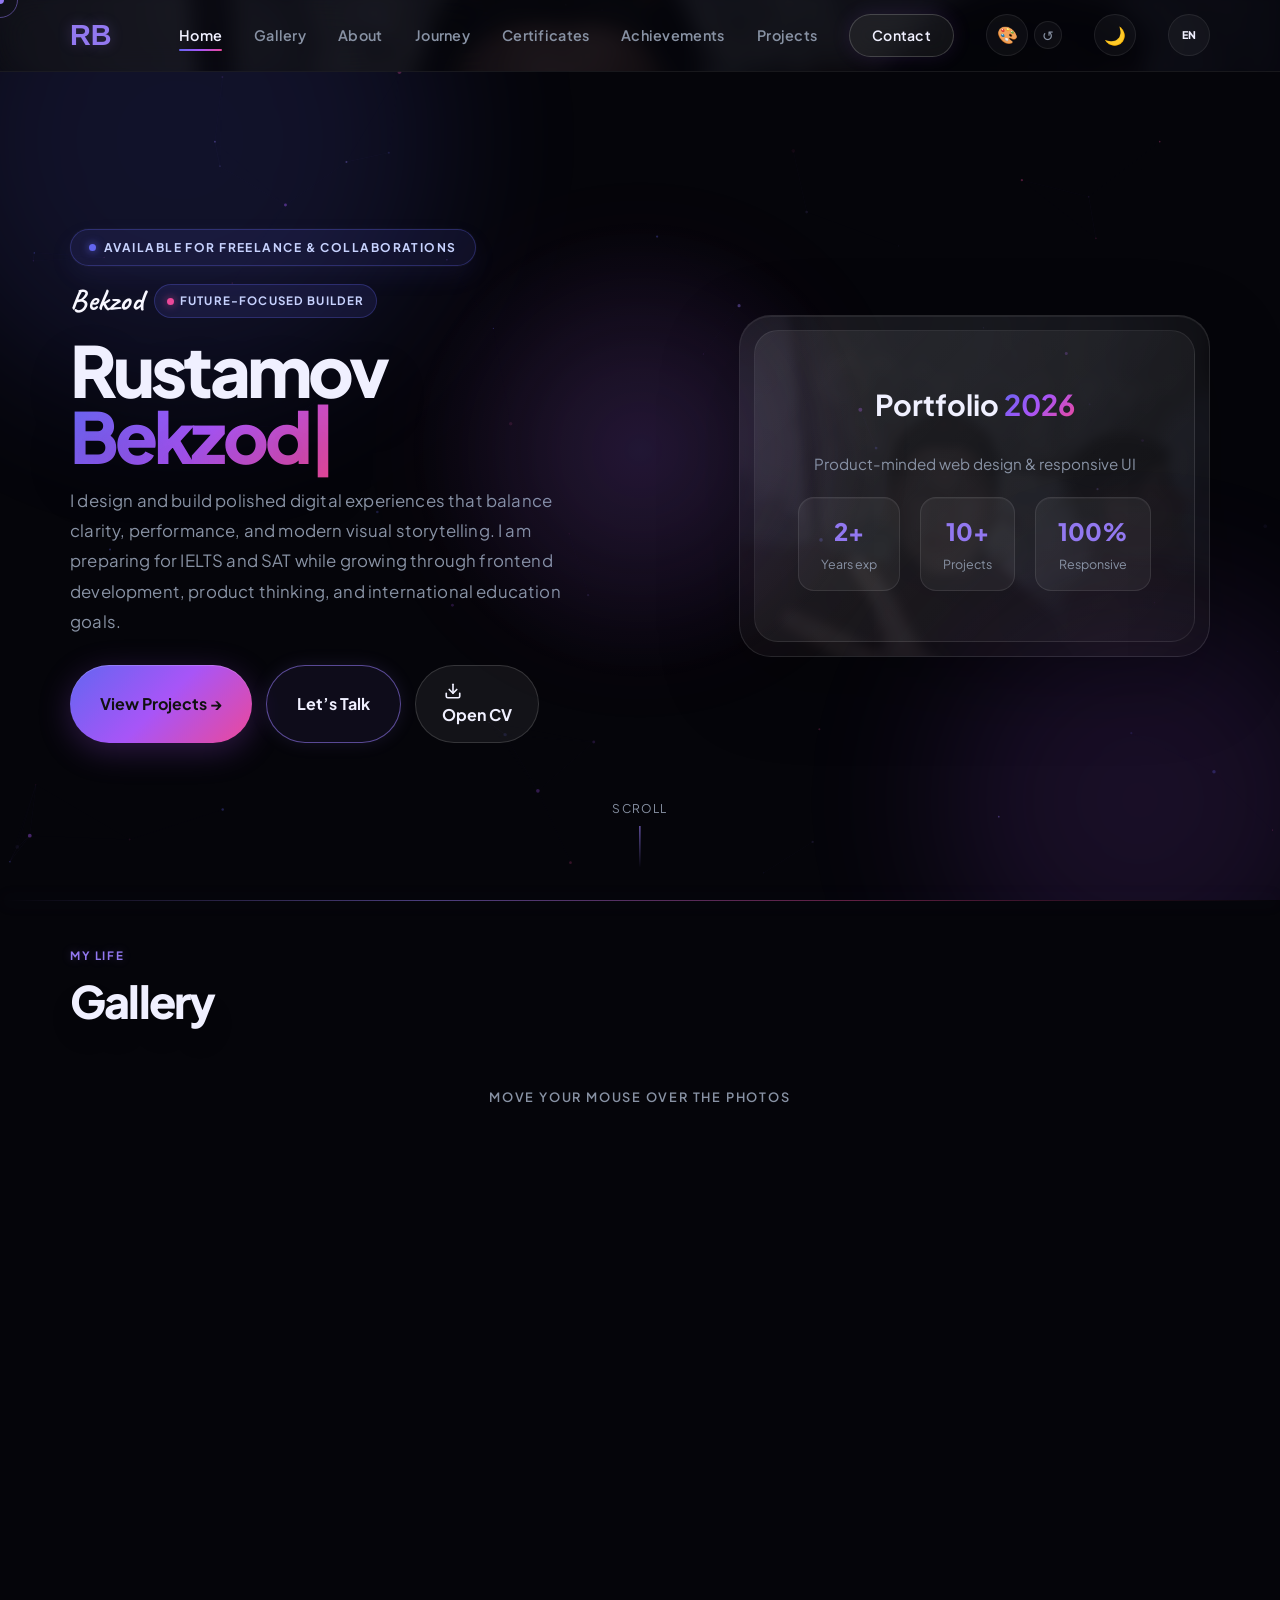
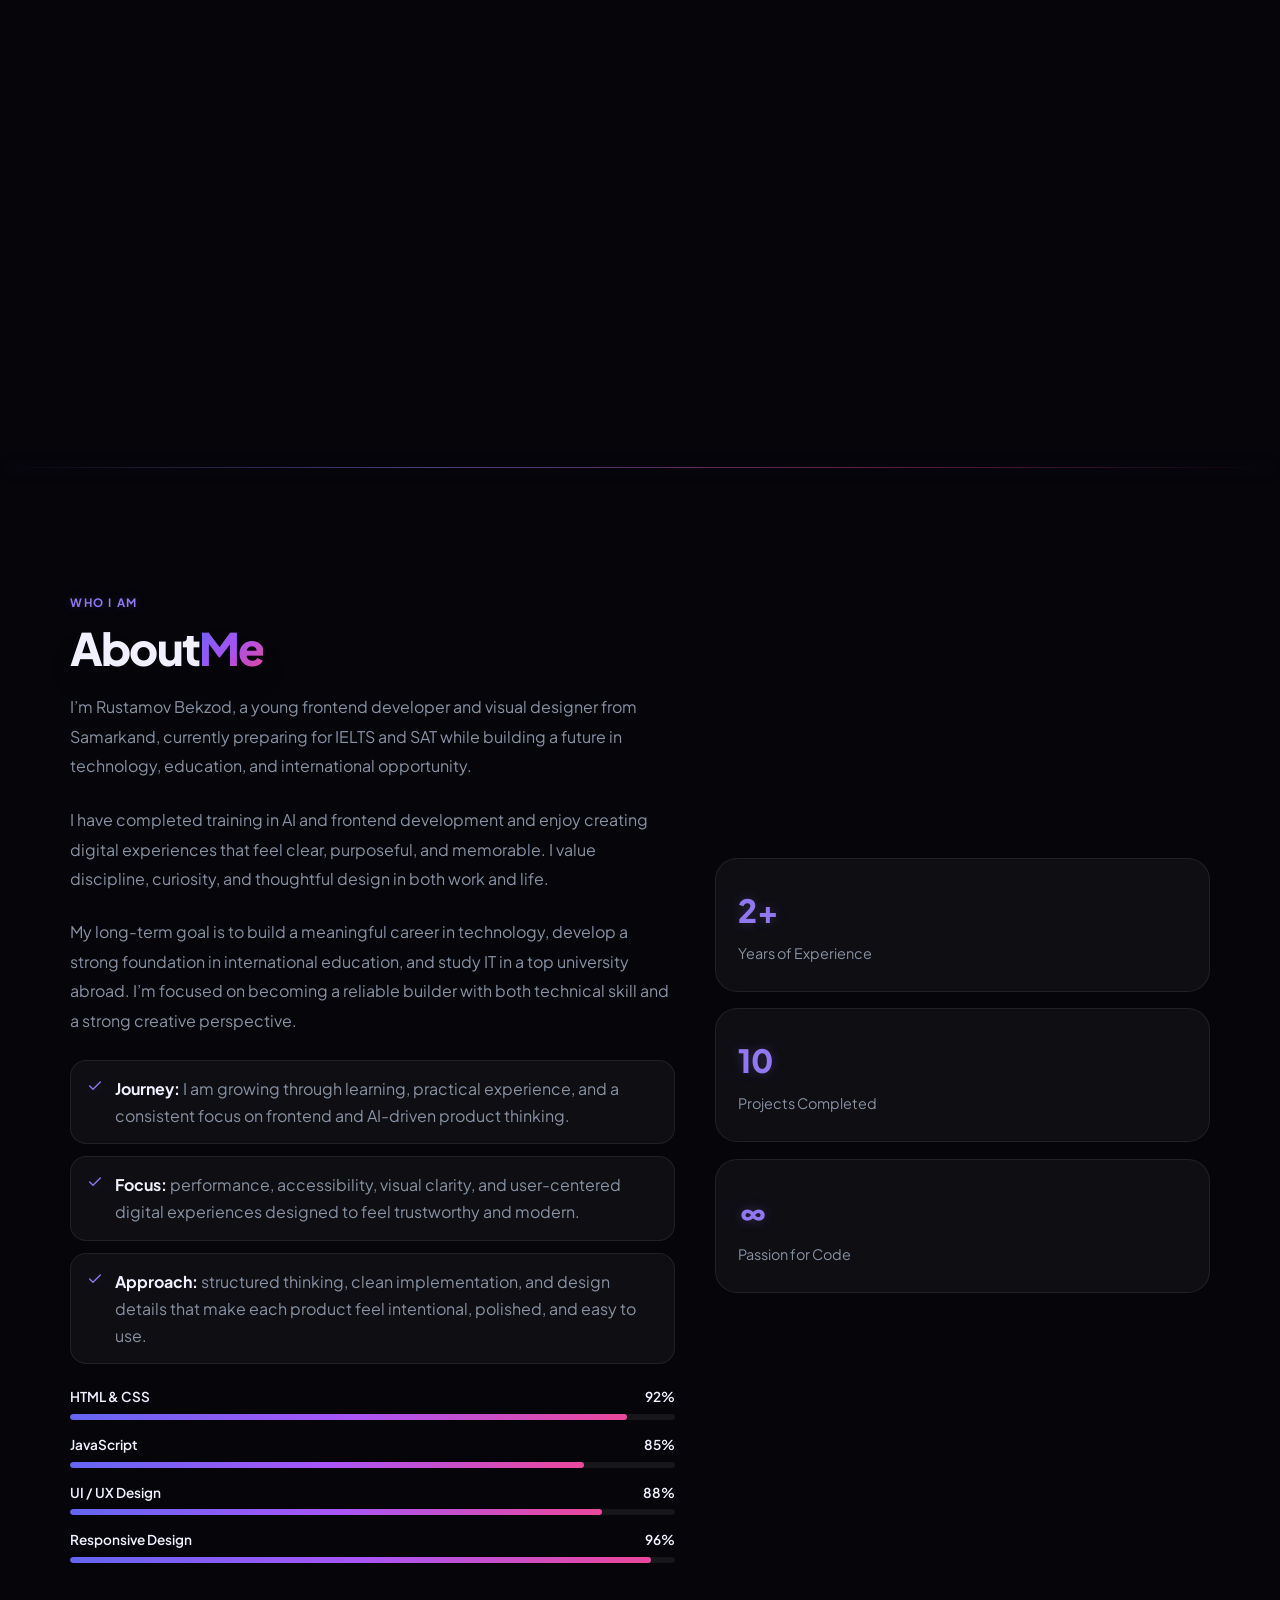
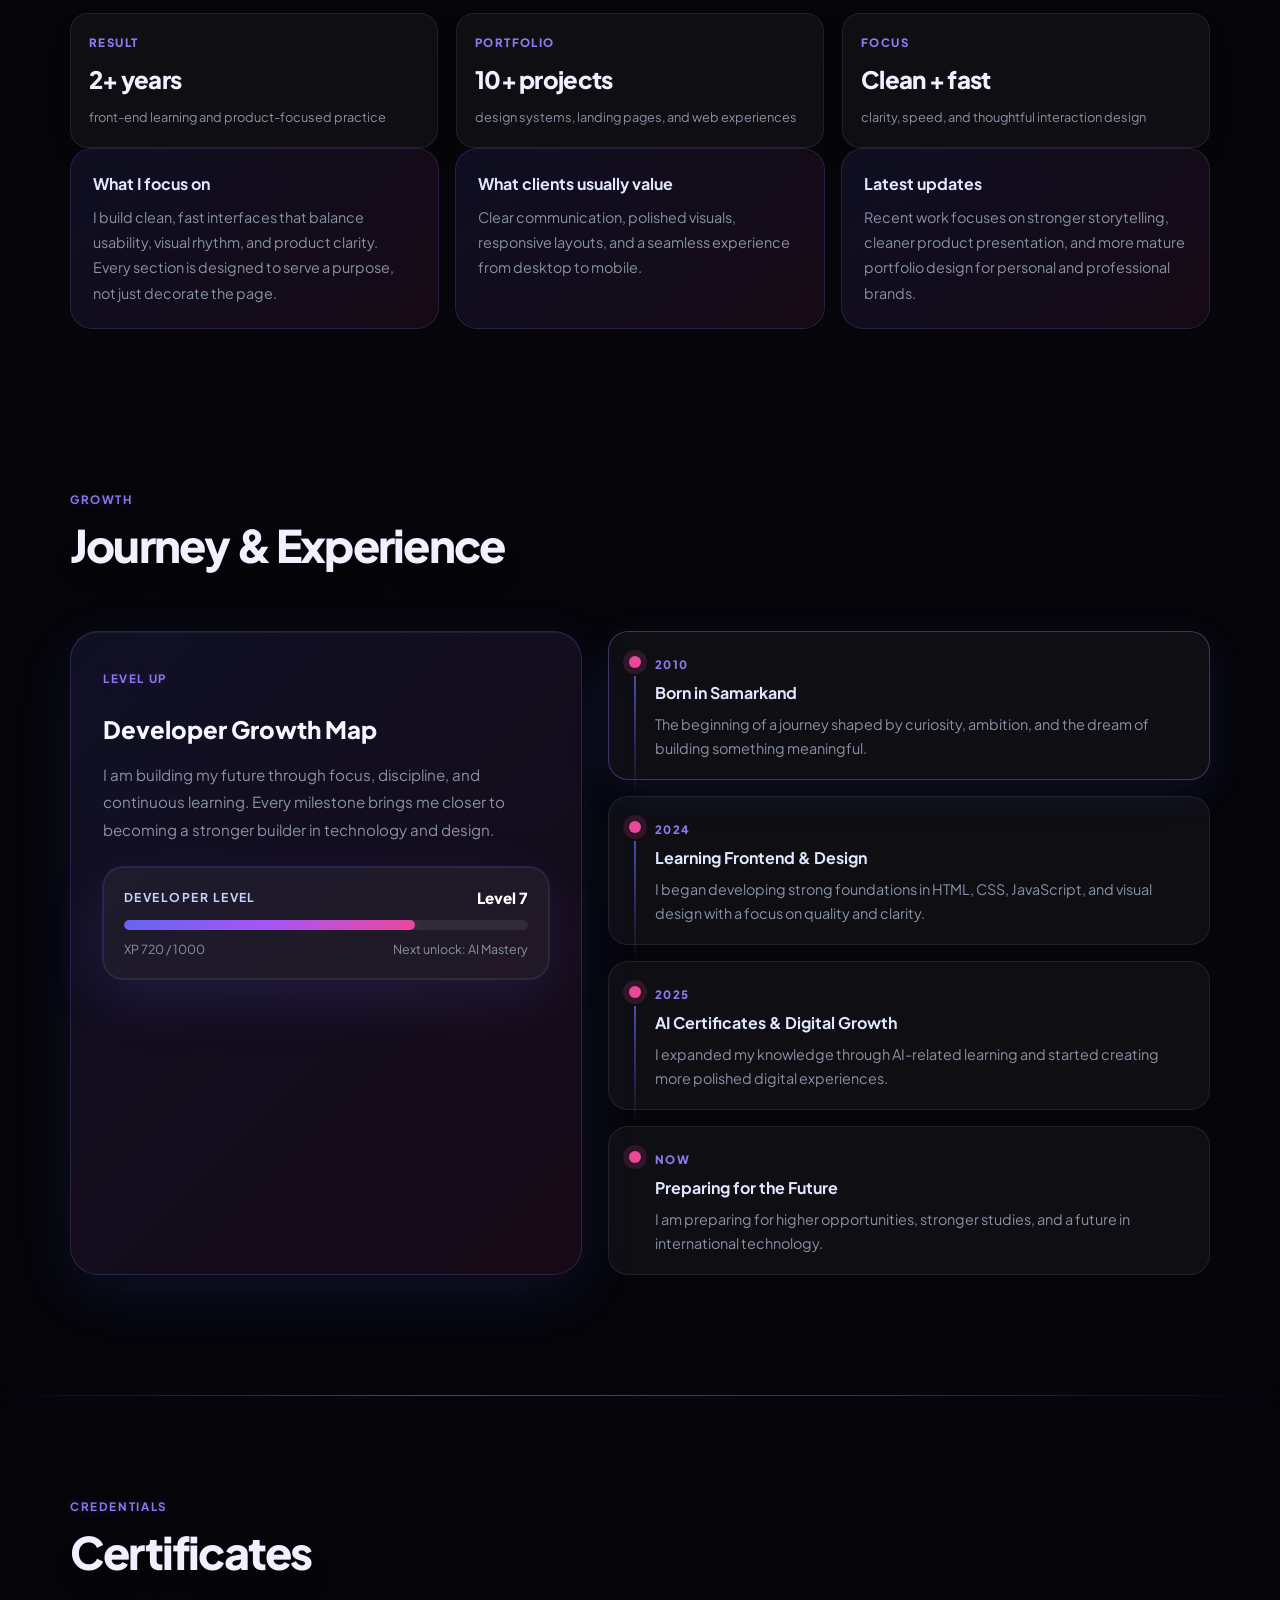
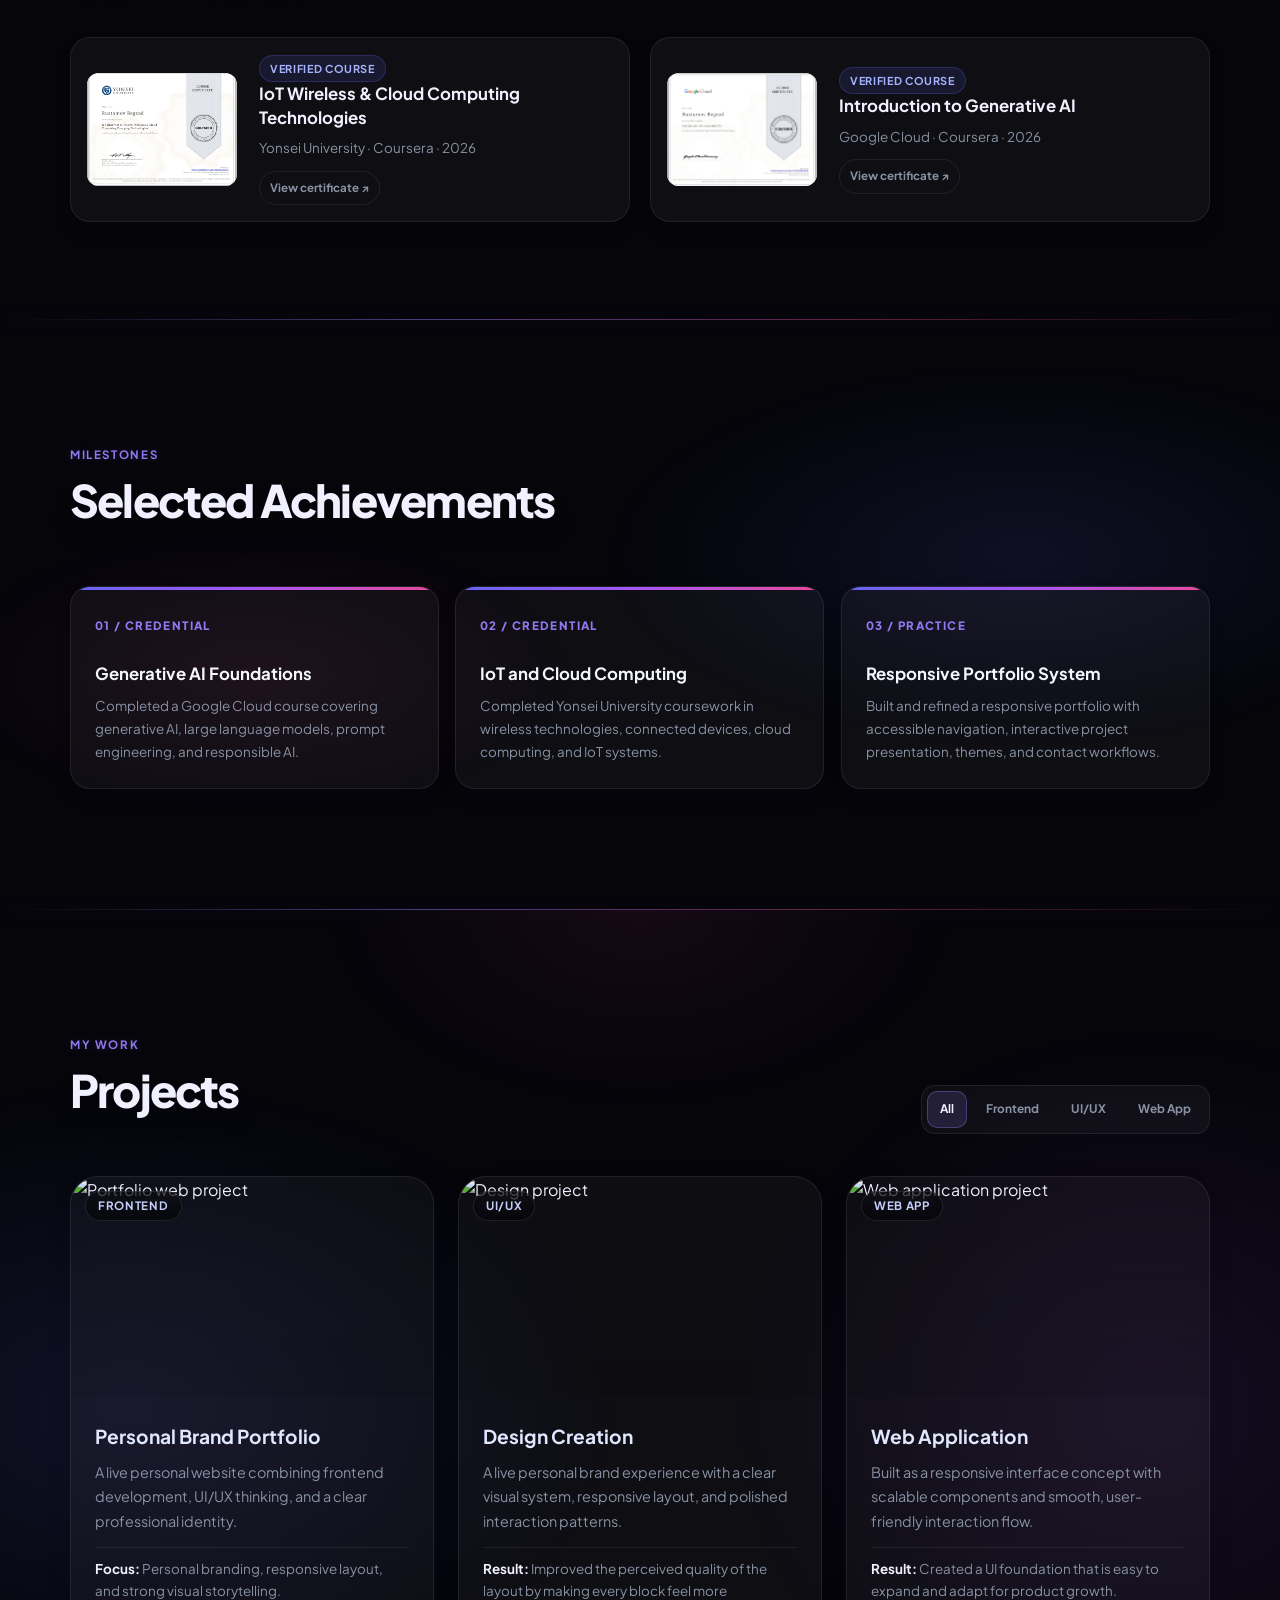
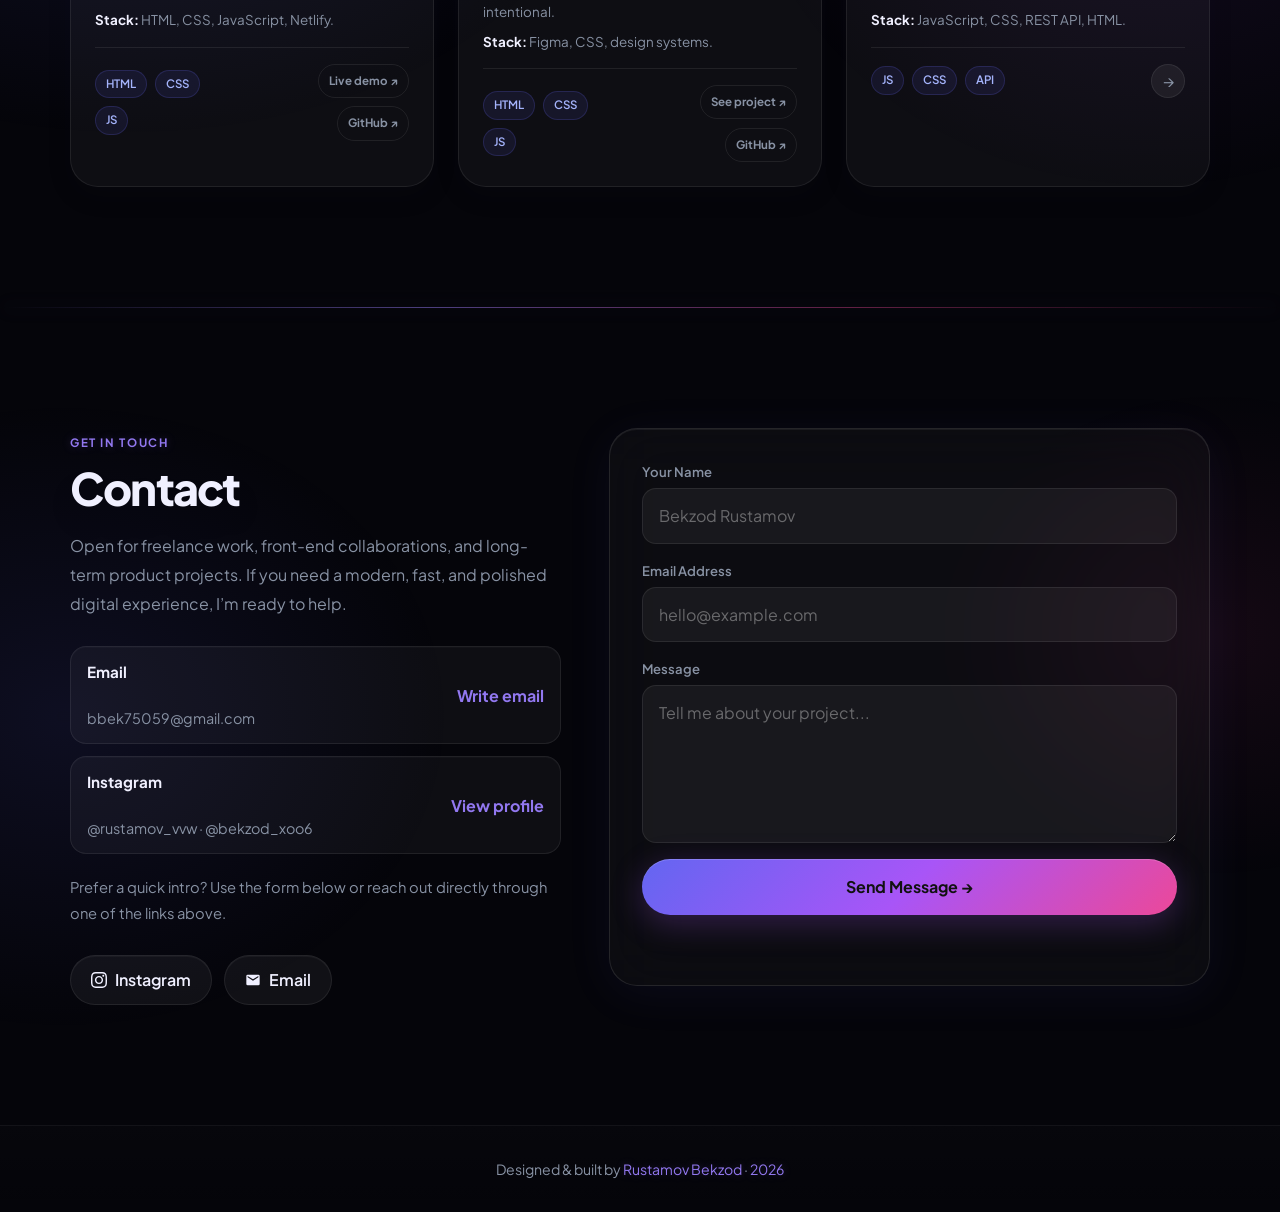
==== commit 7dab346a: "Professional upgrade: skill grid, cursor fix, project cards, contact privacy, JS cleanup" ====
--- a/port.html
+++ b/port.html
@@ -2750,16 +2750,8 @@
           <a href="mailto:bbek75059@gmail.com" data-i18n="section.contact.write">Write email</a>
         </div>
         <div class="contact-method">
-          <span><strong data-i18n="section.contact.telegram">Telegram</strong><br>@rustamov_vvw</span>
-          <a href="https://t.me/rustamov_vvw" target="_blank" rel="noopener" data-i18n="section.contact.chat">Open chat</a>
-        </div>
-        <div class="contact-method">
           <span><strong data-i18n="section.contact.instagram">Instagram</strong><br>@rustamov_vvw · @bekzod_xoo6</span>
           <a href="https://www.instagram.com/rustamov_vvw/" target="_blank" rel="noopener" data-i18n="section.contact.profile">View profile</a>
-        </div>
-        <div class="contact-method">
-          <span><strong data-i18n="section.contact.phone">Phone</strong><br>+998 70 073 08 17</span>
-          <a href="tel:+998700730817" data-i18n="section.contact.call">Call now</a>
         </div>
       </div>
       <p class="contact-note" data-i18n="section.contact.note">Prefer a quick intro? Use the form below or reach out directly through one of the links above.</p>
@@ -2768,11 +2760,7 @@
           <svg width="16" height="16" viewBox="0 0 24 24" fill="currentColor"><path d="M12 2.163c3.204 0 3.584.012 4.85.07 3.252.148 4.771 1.691 4.919 4.919.058 1.265.069 1.645.069 4.849 0 3.205-.012 3.584-.069 4.849-.149 3.225-1.664 4.771-4.919 4.919-1.266.058-1.644.07-4.85.07-3.204 0-3.584-.012-4.849-.07-3.26-.149-4.771-1.699-4.919-4.92-.058-1.265-.07-1.644-.07-4.849 0-3.204.013-3.583.07-4.849.149-3.227 1.664-4.771 4.919-4.919 1.266-.057 1.645-.069 4.849-.069zm0-2.163c-3.259 0-3.667.014-4.947.072-4.358.2-6.78 2.618-6.98 6.98-.059 1.281-.073 1.689-.073 4.948 0 3.259.014 3.668.072 4.948.2 4.358 2.618 6.78 6.98 6.98 1.281.058 1.689.072 4.948.072 3.259 0 3.668-.014 4.948-.072 4.354-.2 6.782-2.618 6.979-6.98.059-1.28.073-1.689.073-4.948 0-3.259-.014-3.667-.072-4.947-.196-4.354-2.617-6.78-6.979-6.98-1.281-.059-1.69-.073-4.949-.073zm0 5.838c-3.403 0-6.162 2.759-6.162 6.162s2.759 6.163 6.162 6.163 6.162-2.759 6.162-6.163c0-3.403-2.759-6.162-6.162-6.162zm0 10.162c-2.209 0-4-1.79-4-4 0-2.209 1.791-4 4-4s4 1.791 4 4c0 2.21-1.791 4-4 4zm6.406-11.845c-.796 0-1.441.645-1.441 1.44s.645 1.44 1.441 1.44c.795 0 1.439-.645 1.439-1.44s-.644-1.44-1.439-1.44z"/></svg>
           Instagram
         </a>
-        <a href="https://t.me/rustamov_vvw" class="social-button reveal stagger-2" target="_blank" rel="noopener">
-          <svg width="16" height="16" viewBox="0 0 24 24" fill="currentColor"><path d="M11.944 0A12 12 0 0 0 0 12a12 12 0 0 0 12 12 12 12 0 0 0 12-12A12 12 0 0 0 12 0a12 12 0 0 0-.056 0zm4.962 7.224c.1-.002.321.023.465.14a.506.506 0 0 1 .171.325c.016.093.036.306.02.472-.18 1.898-.962 6.502-1.36 8.627-.168.9-.499 1.201-.82 1.23-.696.065-1.225-.46-1.9-.902-1.056-.693-1.653-1.124-2.678-1.8-1.185-.78-.417-1.21.258-1.91.177-.184 3.247-2.977 3.307-3.23.007-.032.014-.15-.056-.212s-.174-.041-.249-.024c-.106.024-1.793 1.14-5.061 3.345-.48.33-.913.49-1.302.48-.428-.008-1.252-.241-1.865-.44-.752-.245-1.349-.374-1.297-.789.027-.216.325-.437.893-.663 3.498-1.524 5.83-2.529 6.998-3.014 3.332-1.386 4.025-1.627 4.476-1.635z"/></svg>
-          Telegram
-        </a>
-        <a href="mailto:bbek75059@gmail.com" class="social-button reveal stagger-3">
+        <a href="mailto:bbek75059@gmail.com" class="social-button reveal stagger-2">
           <svg width="16" height="16" viewBox="0 0 24 24" fill="currentColor"><path d="M20 4H4a2 2 0 0 0-2 2v12a2 2 0 0 0 2 2h16a2 2 0 0 0 2-2V6a2 2 0 0 0-2-2Zm0 4-8 5-8-5V6l8 5 8-5Z"/></svg>
           Email
         </a>
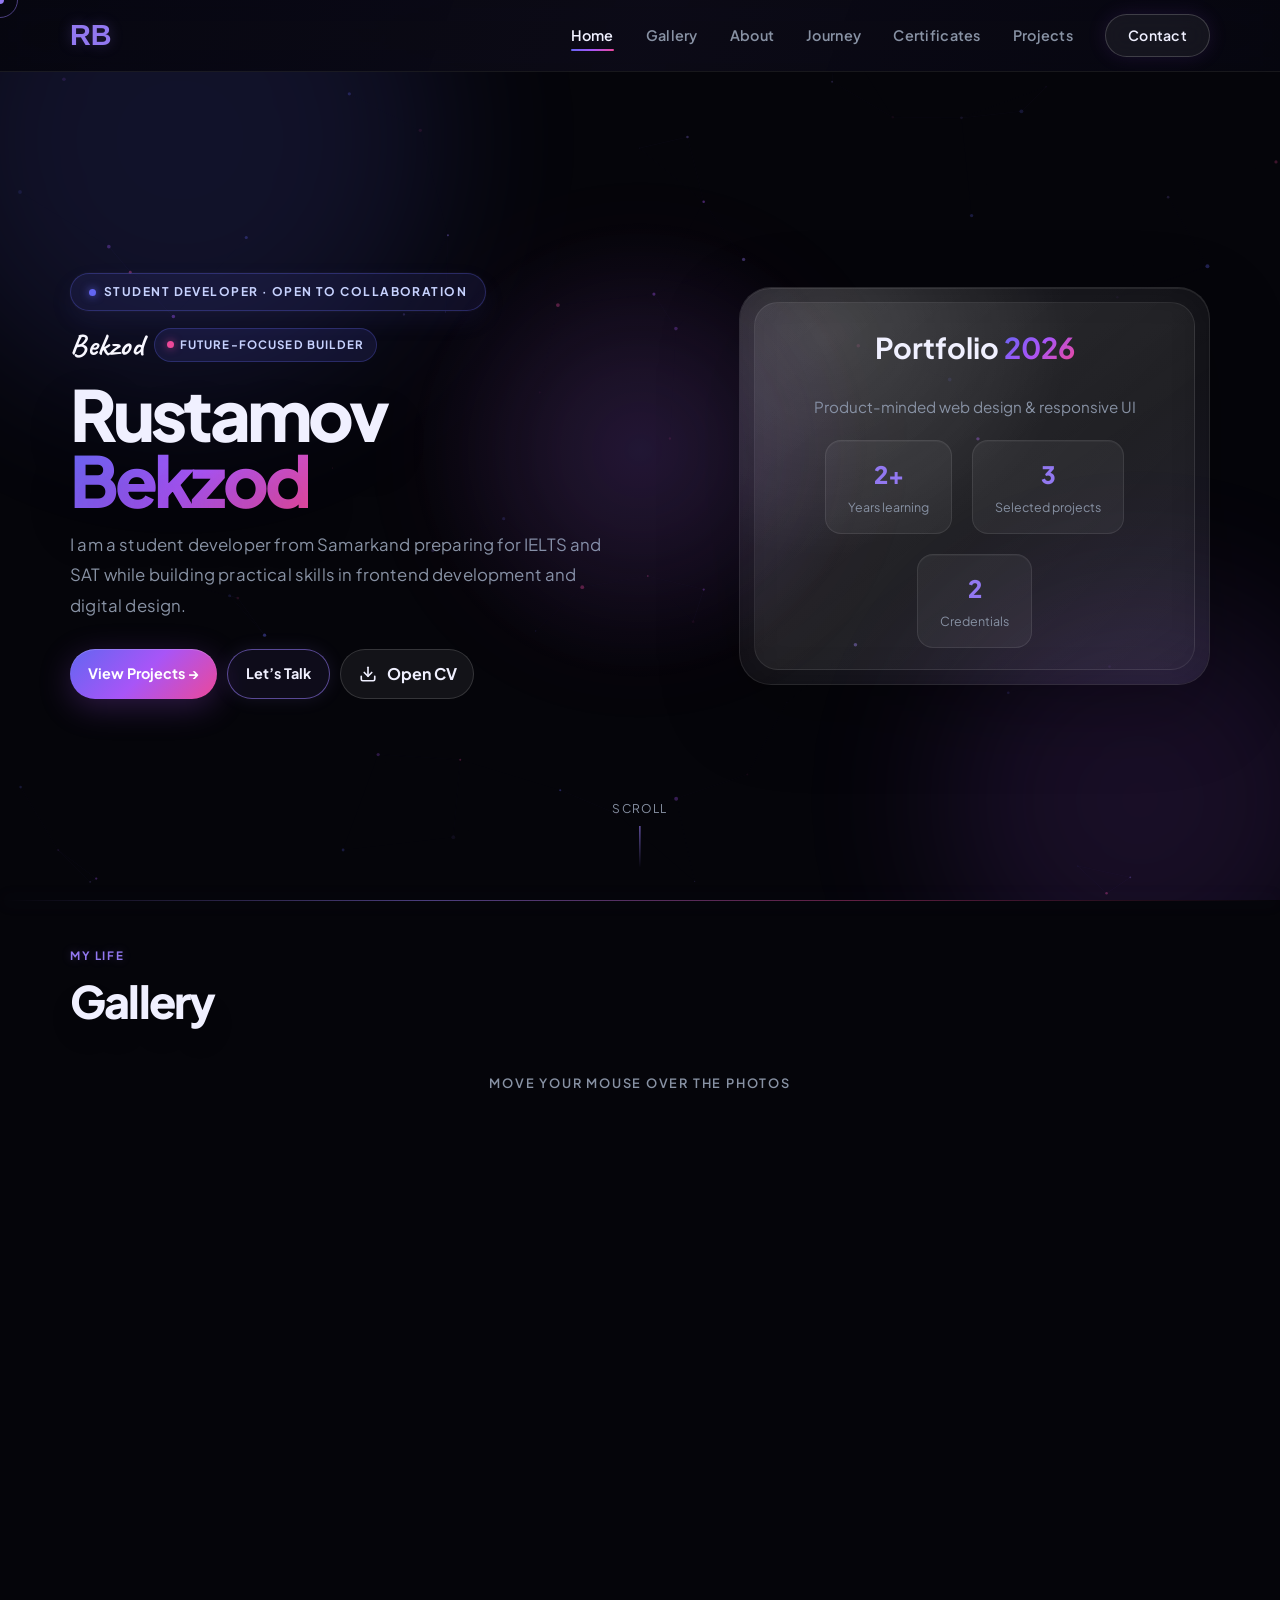
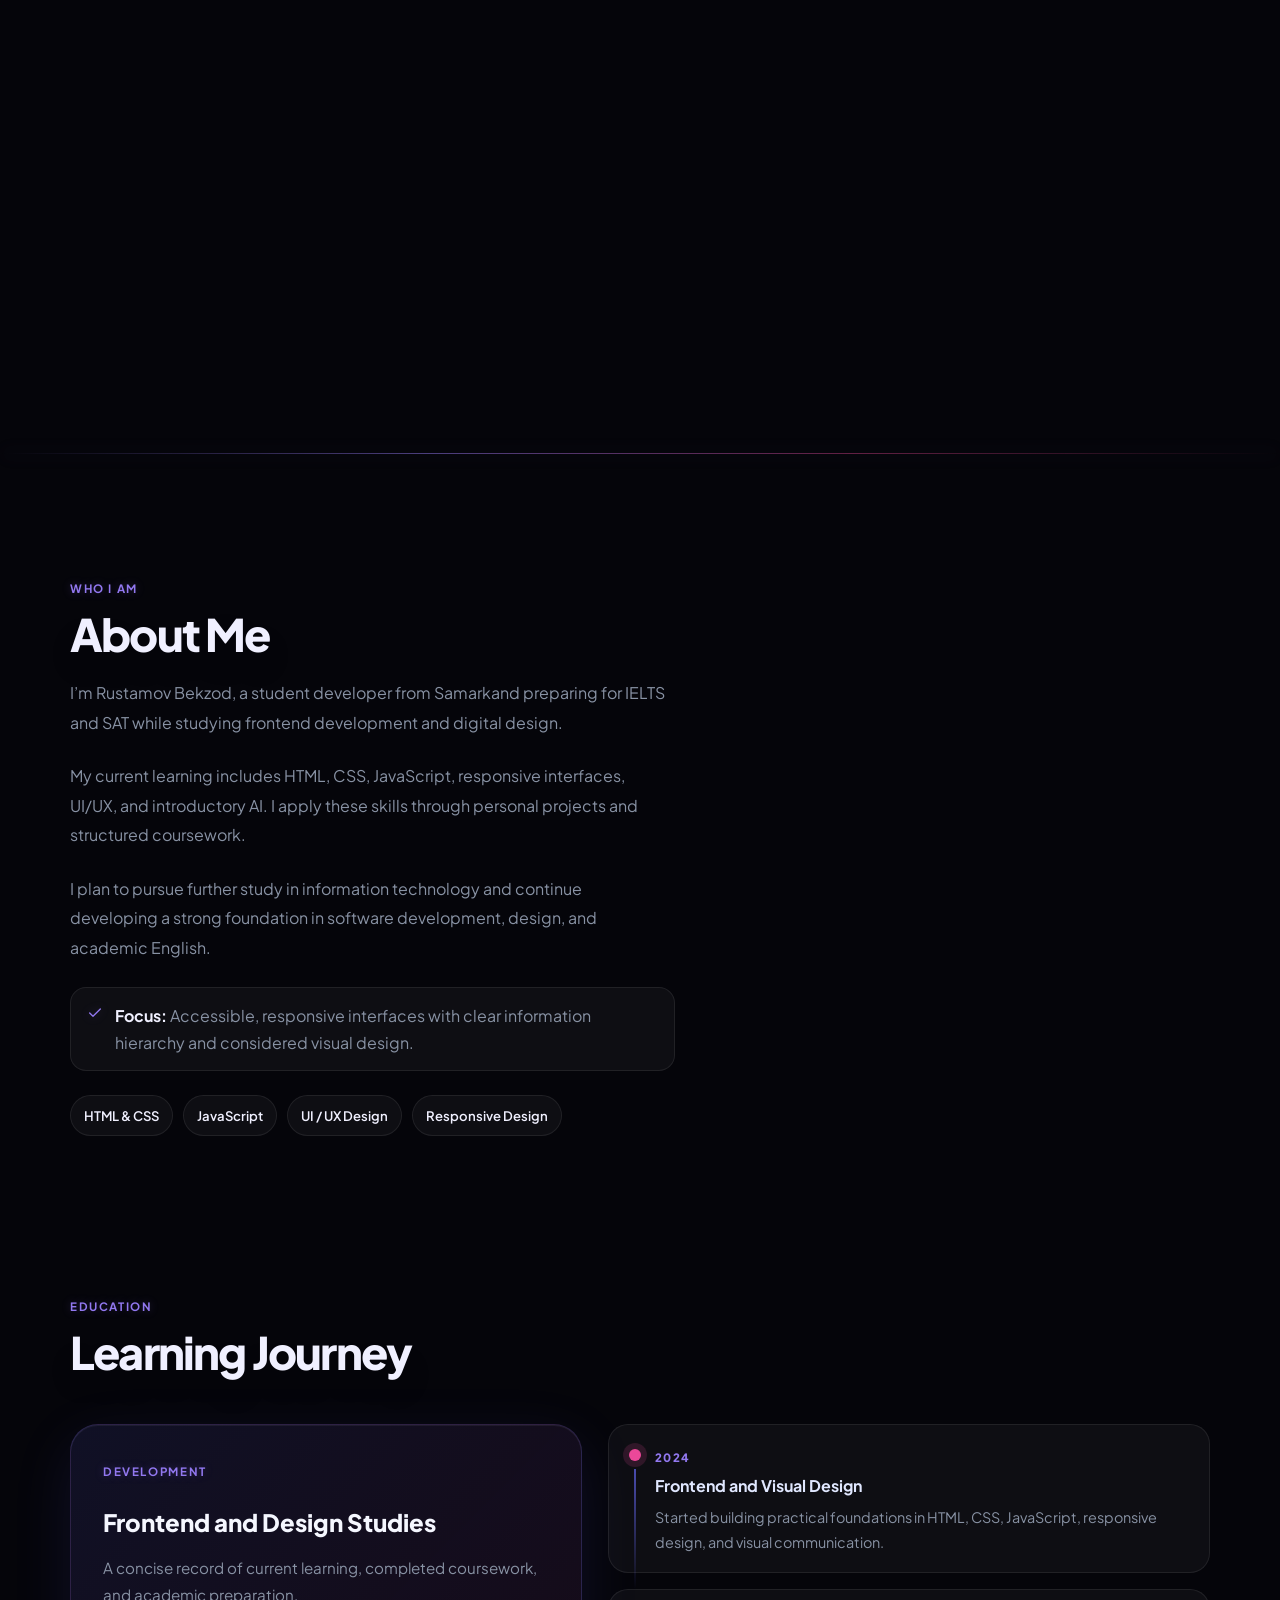
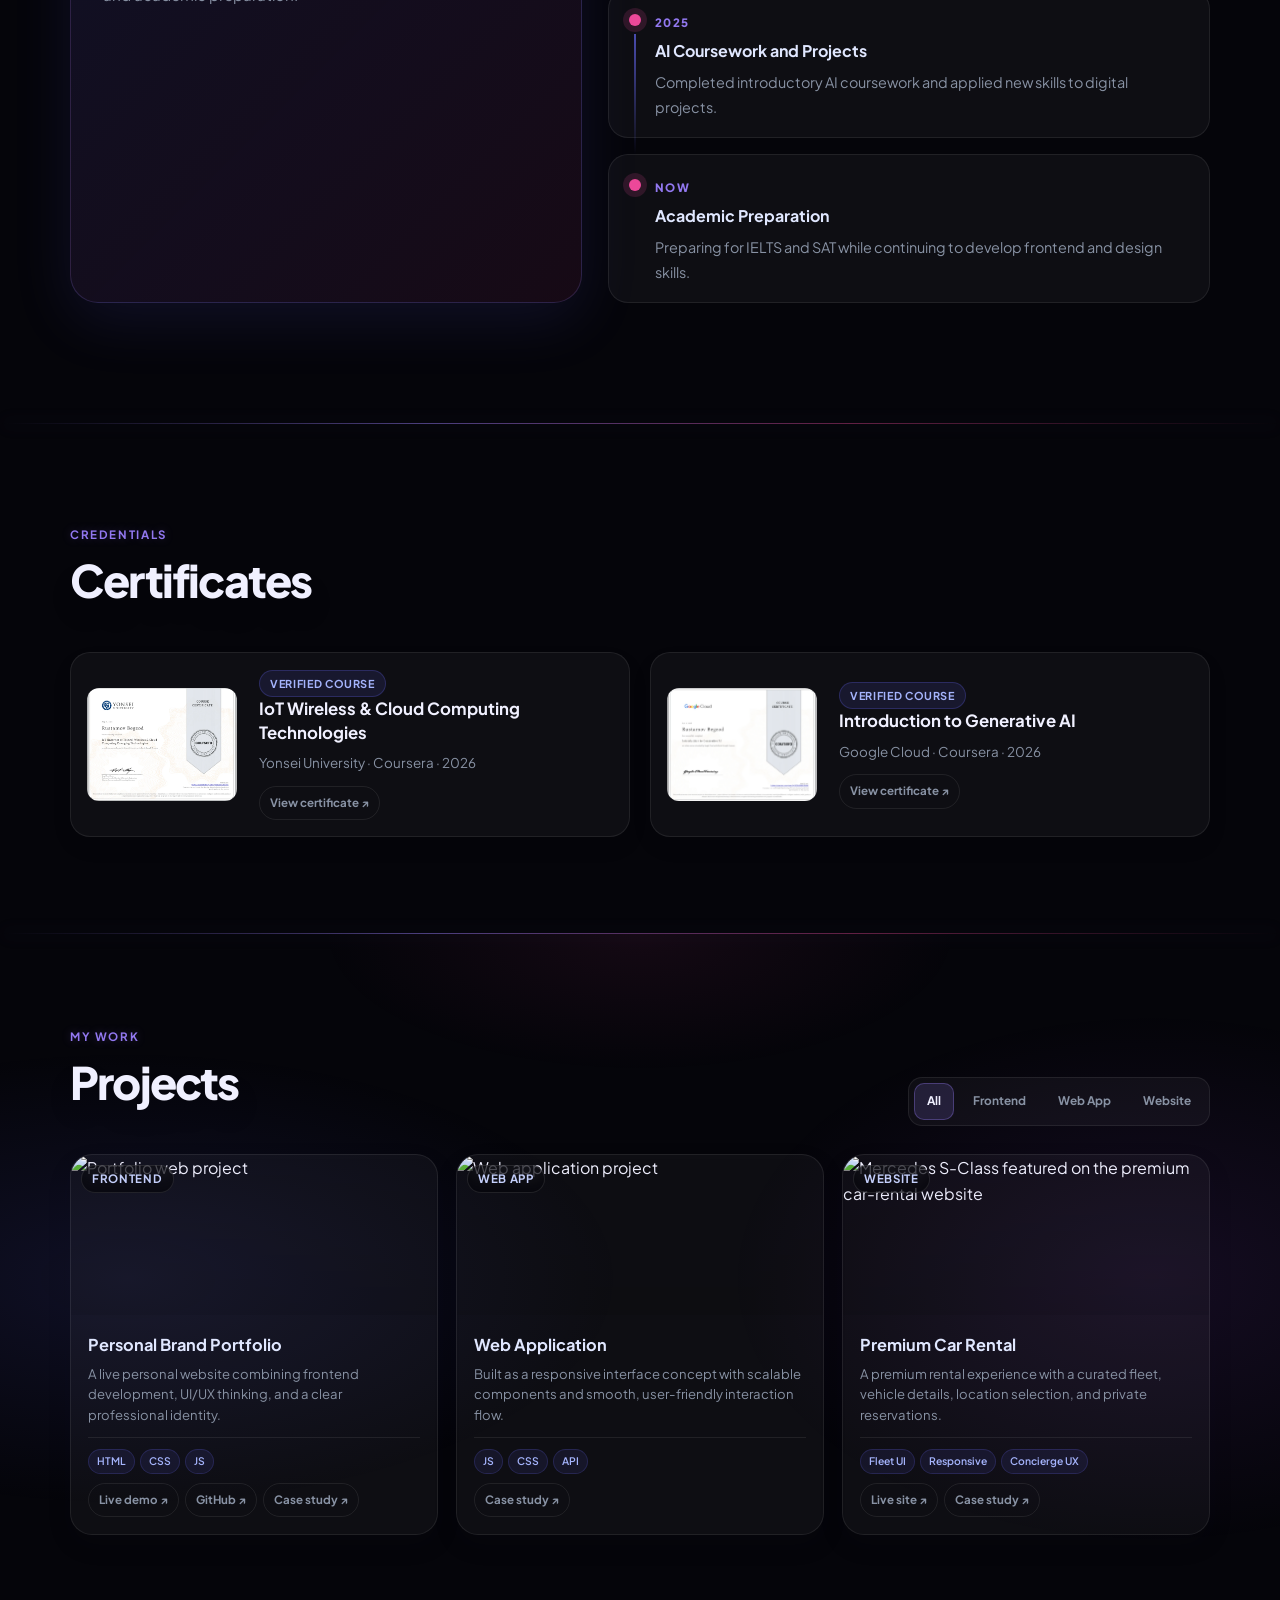
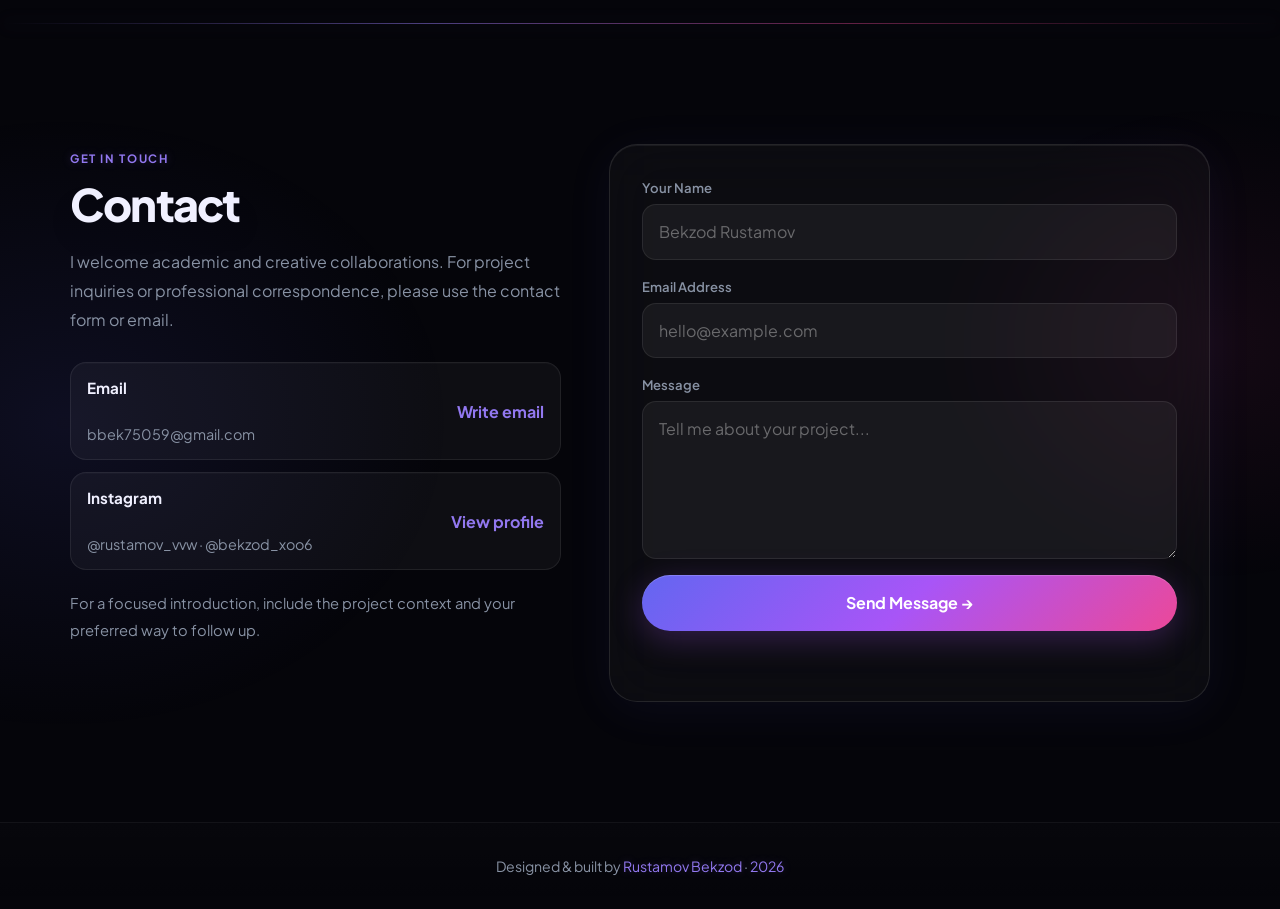
==== commit 1c8ccf4f: "Update portfolio site" ====
--- a/port.html
+++ b/port.html
@@ -15,7 +15,6 @@
   <meta name="twitter:title" content="Bekzod Rustamov | Frontend Developer & UI/UX Designer">
   <meta name="twitter:description" content="Academic profile and professional work by Rustamov Bekzod.">
   <meta name="twitter:image" content="me.jpg">
-  <meta name="theme-color" content="#05050a">
   <title>Bekzod Rustamov | Frontend Developer & UI/UX Designer</title>
   <link rel="icon" type="image/svg+xml" href="favicon.svg">
   <script type="application/ld+json">
@@ -46,7 +45,7 @@
 }
 * {
   transition:background-color .25s ease, border-color .25s ease, color .25s ease,
-             box-shadow .25s ease, transform .25s ease, opacity .25s ease;
+             box-shadow .25s ease;
 }
 ::selection {
   background:rgba(146,120,240,.24);
@@ -77,184 +76,6 @@
   --accent-foreground: #ffffff;
   --accent-glow: rgba(146,120,240,.28);
 }
-html.palette-cyan {
-  --purple: #22d3ee;
-  --indigo: #06b6d4;
-  --pink: #3b82f6;
-  --grad: linear-gradient(135deg,#06b6d4,#0ea5e9,#3b82f6);
-  --grad-soft: linear-gradient(135deg,rgba(6,182,212,.15),rgba(59,130,246,.10));
-}
-html.palette-green {
-  --purple: #34d399;
-  --indigo: #10b981;
-  --pink: #f59e0b;
-  --grad: linear-gradient(135deg,#10b981,#22c55e,#f59e0b);
-  --grad-soft: linear-gradient(135deg,rgba(16,185,129,.15),rgba(245,158,11,.10));
-}
-
-/* ============================================================
-   LIGHT MODE
-============================================================ */
-html.light {
-  --bg:        #f4f4f8;
-  --bg2:       #eaeaf2;
-  --card:      rgba(255,255,255,0.75);
-  --border:    rgba(0,0,0,0.09);
-  --text:      #0f0f1a;
-  --muted:     #53596a;
-  --header-bg: rgba(244,244,248,.85);
-  --input-bg:  rgba(0,0,0,.04);
-  --input-border: rgba(0,0,0,.10);
-  --shadow:    rgba(0,0,0,.12);
-  --heading:   #171725;
-  --soft-text: #394070;
-  --inverse:   #ffffff;
-}
-html.light body { background:var(--bg); color:var(--text); }
-html.light .mesh-blob { opacity:.12; }
-html.light #particles-canvas { opacity:.25; }
-html.light .hero-card {
-  background:rgba(255,255,255,.8);
-  border-color:rgba(0,0,0,.08);
-  box-shadow:0 24px 80px rgba(0,0,0,.1);
-}
-html.light .info-card,
-html.light .card {
-  background:rgba(255,255,255,.8);
-  border-color:rgba(0,0,0,.08);
-  box-shadow:0 4px 24px rgba(0,0,0,.07);
-}
-html.light .contact-form {
-  background:rgba(255,255,255,.7);
-  border-color:rgba(0,0,0,.09);
-}
-html.light .contact-form input,
-html.light .contact-form textarea {
-  background:var(--input-bg);
-  border-color:var(--input-border);
-  color:var(--text);
-}
-html.light .contact-form input::placeholder,
-html.light .contact-form textarea::placeholder { color:rgba(0,0,0,.35); }
-html.light .nav-links a { color:var(--muted); }
-html.light .nav-links a:hover { color:var(--text); }
-html.light .social-button { background:rgba(0,0,0,.05); border-color:rgba(0,0,0,.1); color:var(--text); }
-html.light #overscroll-flash { background:radial-gradient(ellipse at center,rgba(99,102,241,.12) 0%,transparent 70%); }
-html.light .hero-stat { background:rgba(0,0,0,.05); border-color:rgba(0,0,0,.08); }
-html.light .skill-bar { background:rgba(0,0,0,.08); }
-html.light .tech-badge { background:rgba(99,102,241,.1); border-color:rgba(99,102,241,.2); }
-html.light .modal-box { background:rgba(240,240,248,.97); border-color:rgba(0,0,0,.1); }
-html.light .card-body h3,
-html.light .insight-card h3,
-html.light .timeline-item h3,
-html.light .extra-card-header h4 { color:var(--heading); }
-html.light .hero-card:hover .hero-card__content h2,
-html.light .hero-card:hover .hero-card__content p { color:var(--inverse); }
-html.light .hero-card:hover .hero-stat strong { color:var(--inverse); }
-html.light .hero-card:hover .hero-stat span { color:rgba(255,255,255,.85); }
-html.light .journey-card h3 { color:var(--heading); }
-html.light .xp-label,
-html.light .signature-mark { color:var(--soft-text); }
-html.light .cert-modal-footer h3 { color:var(--heading); }
-html.light .cert-skill-tag,
-html.light .btn-cert { color:var(--soft-text); }
-html.light .contact-form input,
-html.light .contact-form textarea { color:var(--text); }
-html.light .neon-divider { background:linear-gradient(90deg,transparent,rgba(99,102,241,.35),rgba(236,72,153,.25),transparent); }
-html.light .footer { color:var(--muted); border-top-color:rgba(0,0,0,.08); }
-html.light #back-top { box-shadow:0 4px 20px rgba(168,85,247,.35); }
-
-/* ============================================================
-   THEME TOGGLE BUTTON
-============================================================ */
-#theme-toggle {
-  width:42px; height:42px;
-  background:var(--card);
-  border:1px solid var(--border);
-  border-radius:50%;
-  display:flex; align-items:center; justify-content:center;
-  cursor:none;
-  font-size:1.1rem;
-  transition:background .3s, border-color .3s, transform .3s, box-shadow .3s;
-  flex-shrink:0;
-}
-#theme-toggle:hover {
-  background:rgba(146,120,240,.15);
-  border-color:rgba(146,120,240,.4);
-  transform:rotate(20deg) scale(1.1);
-  box-shadow:0 0 18px rgba(146,120,240,.3);
-}
-#language-toggle {
-  width:42px; height:42px;
-  display:flex; align-items:center; justify-content:center;
-  flex-shrink:0;
-  border:1px solid var(--border);
-  border-radius:50%;
-  background:var(--card);
-  color:var(--text);
-  font-size:.66rem;
-  font-weight:800;
-  letter-spacing:.04em;
-  cursor:pointer;
-  transition:background .3s, border-color .3s, transform .3s, box-shadow .3s;
-}
-#language-toggle:hover {
-  background:rgba(146,120,240,.15);
-  border-color:rgba(146,120,240,.4);
-  transform:scale(1.08);
-  box-shadow:0 0 18px rgba(146,120,240,.25);
-}
-#palette-toggle {
-  width:42px; height:42px;
-  background:var(--card);
-  border:1px solid var(--border);
-  border-radius:50%;
-  display:flex; align-items:center; justify-content:center;
-  cursor:pointer;
-  font-size:1.05rem;
-  flex-shrink:0;
-  transition:background .3s, border-color .3s, transform .3s, box-shadow .3s;
-}
-.palette-control {
-  position:relative;
-  display:flex;
-  flex-direction:row;
-  align-items:center;
-  gap:6px;
-  flex-shrink:0;
-}
-#palette-toggle:hover {
-  background:rgba(146,120,240,.15);
-  border-color:rgba(146,120,240,.4);
-  transform:rotate(18deg) scale(1.1);
-  box-shadow:0 0 18px rgba(146,120,240,.3);
-}
-#palette-reset {
-  width:28px; height:28px;
-  border:1px solid var(--border);
-  border-radius:50%;
-  background:var(--card);
-  color:var(--muted);
-  cursor:pointer;
-  font-size:.9rem;
-  line-height:1;
-  transition:color .25s, border-color .25s, background .25s, transform .25s;
-}
-#palette-reset:hover {
-  color:var(--text);
-  border-color:var(--purple);
-  background:color-mix(in srgb, var(--purple) 12%, transparent);
-  transform:rotate(-45deg);
-}
-#palette-picker {
-  position:fixed;
-  top:calc(var(--header-h) + 8px);
-  right:12px;
-  width:1px; height:1px;
-  opacity:0;
-  pointer-events:none;
-}
-
 /* ============================================================
    CV DOWNLOAD BUTTON
 ============================================================ */
@@ -454,86 +275,110 @@
    PAGE LOADER
 ============================================================ */
 #page-loader {
-  position:fixed; inset:0; background:var(--bg);
+  position:fixed; inset:0; background:rgba(5,5,10,.34);
+  -webkit-backdrop-filter:blur(8px) saturate(1.18);
+  backdrop-filter:blur(8px) saturate(1.18);
   z-index:9999; pointer-events:none;
   display:flex; align-items:center; justify-content:center;
   flex-direction:column; gap:18px;
-  opacity:1; transition:opacity .9s ease .6s;
-}
-#page-loader.hide { opacity:0; }
+  opacity:1; visibility:visible;
+  transition:opacity .42s ease, visibility 0s linear .42s;
+}
+#page-loader.hide { opacity:0; visibility:hidden; }
 .loader-notification {
   position:absolute;
-  top:24px;
+  top:max(16px,env(safe-area-inset-top));
   left:50%;
   overflow:hidden;
   isolation:isolate;
   display:flex;
   align-items:center;
-  gap:10px;
-  width:min(336px,calc(100% - 36px));
-  padding:13px 15px;
-  border:1px solid rgba(255,255,255,.14);
-  border-radius:22px;
-  background:rgba(255,255,255,.065);
-  -webkit-backdrop-filter:blur(32px) saturate(1.35);
-  backdrop-filter:blur(32px) saturate(1.35);
-  box-shadow:0 18px 55px rgba(0,0,0,.28), inset 0 1px 0 rgba(255,255,255,.18);
+  gap:12px;
+  width:min(370px,calc(100% - 28px));
+  min-height:78px;
+  padding:12px 14px;
+  border:1px solid rgba(255,255,255,.2);
+  border-radius:24px;
+  background:linear-gradient(145deg,rgba(255,255,255,.16),rgba(255,255,255,.075));
+  -webkit-backdrop-filter:blur(36px) saturate(1.6);
+  backdrop-filter:blur(36px) saturate(1.6);
+  box-shadow:0 16px 44px rgba(0,0,0,.22), inset 0 1px 0 rgba(255,255,255,.24), inset 0 -1px 0 rgba(255,255,255,.06);
   opacity:0;
   transform:translate(-50%,-12px) scale(.95);
   will-change:opacity,transform;
-  animation:loaderNotificationIn .75s .25s cubic-bezier(.16,1,.3,1) forwards;
+  animation:loaderNotificationIn .62s .08s cubic-bezier(.2,.85,.2,1) both;
 }
 .loader-notification::before {
   content:'';
   position:absolute;
   inset:0;
   z-index:-1;
-  background:linear-gradient(115deg,rgba(255,255,255,.15),transparent 42%,rgba(255,255,255,.025));
+  background:linear-gradient(115deg,rgba(255,255,255,.18),transparent 44%,rgba(146,120,240,.07));
   pointer-events:none;
 }
 .loader-notification-icon {
-  width:34px; height:34px;
+  position:relative;
+  width:44px; height:44px;
   display:flex; align-items:center; justify-content:center;
   flex-shrink:0;
-  border:1px solid rgba(255,255,255,.22);
-  border-radius:11px;
+  overflow:hidden;
+  border:1px solid rgba(255,255,255,.36);
+  border-radius:15px;
   color:#fff;
-  font-size:.68rem;
-  font-weight:800;
-  letter-spacing:.02em;
-  background:linear-gradient(145deg,var(--accent-text),color-mix(in srgb,var(--accent-text) 58%,#111));
-  box-shadow:0 5px 14px var(--accent-glow), inset 0 1px 0 rgba(255,255,255,.25);
-}
-.loader-notification-copy { min-width:0; text-align:left; }
+  font-size:.72rem;
+  font-weight:850;
+  letter-spacing:.04em;
+  background:radial-gradient(circle at 24% 20%,rgba(255,255,255,.8),transparent 24%),linear-gradient(145deg,rgba(110,206,255,.75),rgba(162,105,255,.78) 48%,rgba(255,125,188,.72));
+  box-shadow:0 5px 18px rgba(149,126,255,.28), inset 0 1px 0 rgba(255,255,255,.36);
+  animation:loaderOrb 1.8s .28s cubic-bezier(.2,.7,.2,1) both;
+}
+.loader-notification-icon::before {
+  content:'';
+  position:absolute;
+  width:34px; height:34px;
+  border-radius:50%;
+  background:conic-gradient(from 30deg,rgba(91,226,255,.9),rgba(186,120,255,.85),rgba(255,143,204,.8),rgba(99,211,255,.88));
+  filter:blur(8px);
+  opacity:.88;
+}
+.loader-notification-icon span { position:relative; z-index:1; text-shadow:0 1px 5px rgba(24,20,54,.35); }
+@keyframes loaderOrb {
+  0% { transform:scale(.82) rotate(-12deg); filter:hue-rotate(-18deg); }
+  55% { transform:scale(1.08) rotate(8deg); filter:hue-rotate(18deg); }
+  100% { transform:scale(1) rotate(0); filter:hue-rotate(0); }
+}
+.loader-notification-copy { min-width:0; flex:1; text-align:left; }
 .loader-notification-copy strong,
 .loader-notification-copy span { display:block; overflow:hidden; text-overflow:ellipsis; white-space:nowrap; }
-.loader-notification-copy strong { color:var(--heading); font-size:.74rem; font-weight:800; letter-spacing:-.01em; }
-.loader-notification-copy span { margin-top:3px; color:var(--muted); font-size:.65rem; letter-spacing:.01em; }
+.loader-notification-copy strong { color:#fff; font-size:.82rem; font-weight:750; letter-spacing:-.01em; text-shadow:0 1px 8px rgba(0,0,0,.18); }
+.loader-notification-copy span { margin-top:4px; color:rgba(255,255,255,.76); font-size:.7rem; letter-spacing:.01em; }
+.loader-notification-time { align-self:flex-start; flex-shrink:0; padding-top:2px; color:rgba(255,255,255,.62); font-size:.62rem; font-weight:650; letter-spacing:.04em; }
+.loader-siri-orb {
+  position:relative;
+  width:23px; height:23px;
+  flex:0 0 23px;
+  overflow:hidden;
+  border:1px solid rgba(255,255,255,.62);
+  border-radius:50%;
+  background:conic-gradient(from 25deg,#78f0ff,#9b8bff,#f39bff,#ffd58b,#78f0ff);
+  box-shadow:0 0 14px rgba(140,190,255,.48),inset 0 0 6px rgba(255,255,255,.62);
+  animation:siriOrb 2.2s .18s ease-in-out both;
+}
+.loader-siri-orb::before {
+  content:'';
+  position:absolute; inset:3px;
+  border-radius:50%;
+  background:radial-gradient(circle at 35% 28%,rgba(255,255,255,.96),rgba(255,255,255,.18) 34%,transparent 68%);
+}
+@keyframes siriOrb {
+  0% { transform:scale(.72); filter:hue-rotate(-24deg); opacity:.65; }
+  52% { transform:scale(1.13); filter:hue-rotate(26deg); opacity:1; }
+  100% { transform:scale(1); filter:hue-rotate(0); opacity:.96; }
+}
 @keyframes loaderNotificationIn {
-  to { opacity:1; transform:translate(-50%,0) scale(1); }
-}
-.loader-logo {
-  font-size:1.8rem; font-weight:800; color:var(--accent-text);
-  animation:loaderPulse 1.2s ease-in-out infinite alternate;
-  font-family:Arial,sans-serif;
-}
-@keyframes loaderPulse {
-  from { opacity:.3; transform:scale(.92); }
-  to   { opacity:1;  transform:scale(1);   }
-}
-.loader-bar {
-  position:absolute; bottom:0; left:0;
-  height:3px; width:0%;
-  background:var(--grad);
-  animation:loaderLine 1.1s cubic-bezier(.4,0,.2,1) forwards;
-  box-shadow:0 0 16px rgba(168,85,247,.8);
-}
-@keyframes loaderLine {
-  0%  { width:0%; }
-  60% { width:78%; }
-  100%{ width:100%; }
-}
-
+  from { opacity:0; transform:translate(-50%,-10px) scale(.97); filter:blur(5px); }
+  to { opacity:1; transform:translate(-50%,0) scale(1); filter:blur(0); }
+}
 /* ============================================================
    SCROLL PROGRESS
 ============================================================ */
@@ -612,18 +457,11 @@
 .site-header::before {
   content:'';
   position:absolute; inset:-18px;
-  background:
-    linear-gradient(90deg,rgba(5,5,10,.88),rgba(5,5,10,.68),rgba(5,5,10,.88)),
-    url('photos/me.webp') center 38% / cover no-repeat;
-  filter:blur(10px) saturate(1.15);
-  opacity:.42;
+  background:linear-gradient(110deg,rgba(8,8,18,.86),rgba(17,15,32,.68),rgba(8,8,18,.86));
+  -webkit-backdrop-filter:blur(22px) saturate(1.2);
+  backdrop-filter:blur(22px) saturate(1.2);
+  opacity:.92;
   pointer-events:none;
-}
-html.light .site-header::before {
-  background:
-    linear-gradient(90deg,rgba(244,244,248,.9),rgba(244,244,248,.72),rgba(244,244,248,.9)),
-    url('photos/me.webp') center 38% / cover no-repeat;
-  opacity:.3;
 }
 .header-inner {
   height:100%;
@@ -701,17 +539,17 @@
 .btn-primary:hover { transform:translateY(-3px); box-shadow:0 16px 48px rgba(168,85,247,.4), inset 0 1px 0 rgba(255,255,255,.18); }
 .btn-primary:hover::before { opacity:1; }
 .btn-secondary {
-  background:color-mix(in srgb, var(--purple) 7%, transparent);
+  background:rgba(146,120,240,.07);
   color:var(--text);
-  border:1px solid color-mix(in srgb, var(--purple) 58%, transparent);
-  box-shadow:0 0 18px color-mix(in srgb, var(--purple) 12%, transparent);
+  border:1px solid rgba(146,120,240,.58);
+  box-shadow:0 0 18px rgba(146,120,240,.12);
   -webkit-backdrop-filter:blur(10px);
   backdrop-filter:blur(10px);
 }
 .btn-secondary:hover {
-  background:color-mix(in srgb, var(--purple) 16%, transparent);
+  background:rgba(146,120,240,.16);
   border-color:var(--purple);
-  box-shadow:0 8px 26px color-mix(in srgb, var(--purple) 24%, transparent);
+  box-shadow:0 8px 26px rgba(146,120,240,.24);
   transform:translateY(-2px);
 }
 
@@ -754,7 +592,6 @@
   font-weight:800; line-height:.93;
   margin:12px 0 18px;
   letter-spacing:-.055em;
-  text-wrap:balance;
   text-shadow:0 20px 50px rgba(0,0,0,.18);
 }
 .gradient-text {
@@ -768,18 +605,23 @@
   max-width:540px; margin-bottom:28px; line-height:1.8;
   letter-spacing:.01em;
 }
-.cta-buttons { display:flex; flex-wrap:wrap; gap:14px; }
+.cta-buttons { display:flex; flex-wrap:wrap; gap:10px; }
+.cta-buttons > .btn-primary,
+.cta-buttons > .btn-secondary {
+  padding:12px 18px;
+  font-size:.9rem;
+  white-space:nowrap;
+}
+.cta-buttons > .btn-cv {
+  display:inline-flex;
+  align-items:center;
+  justify-content:center;
+  gap:8px;
+  padding:11px 16px;
+  white-space:nowrap;
+}
 
 /* Typing cursor */
-#typed-text::after {
-  content:'|';
-  animation:blink .8s step-end infinite;
-  color:var(--accent-text);
-}
-@keyframes blink {
-  0%,100%{ opacity:1; } 50%{ opacity:0; }
-}
-
 /* Hero card */
 .hero-visual { display:flex; justify-content:center; position:relative; }
 .hero-card {
@@ -805,17 +647,18 @@
   pointer-events:none;
 }
 /* Blurred background image */
+/* Soft glass texture */
 .hero-card::after {
   content:'';
   position:absolute; inset:0;
-  background-image:url('photos/me.webp');
-  background-size:cover;
-  background-position:center top;
-  filter:blur(5px) brightness(0.58) saturate(1.05);
-  transform:scale(1.08);
+  background:
+    radial-gradient(ellipse at 18% 12%,rgba(255,255,255,.12),transparent 45%),
+    linear-gradient(145deg,rgba(255,255,255,.045),transparent 55%,rgba(146,120,240,.07));
+  -webkit-backdrop-filter:blur(24px) saturate(1.25);
+  backdrop-filter:blur(24px) saturate(1.25);
   z-index:0;
-  opacity:.12;
-  transition:opacity .6s ease, filter .6s ease, transform .6s ease;
+  opacity:1;
+  transition:opacity .6s ease;
   pointer-events:none;
 }
 .hero-card:hover {
@@ -824,9 +667,7 @@
   border-color:rgba(146,120,240,.22);
 }
 .hero-card:hover::after {
-  opacity:.28;
-  filter:blur(4px) brightness(0.9) saturate(1.15);
-  transform:scale(1.1);
+  opacity:.8;
 }
 
 /* Text visibility on hover */
@@ -907,7 +748,6 @@
   font-weight:800; margin-bottom:20px;
   letter-spacing:-.04em;
   line-height:1.06;
-  text-wrap:balance;
   text-shadow:0 16px 34px rgba(0,0,0,.08);
 }
 .about-copy p {
@@ -952,45 +792,6 @@
   content:''; width:7px; height:7px; border-radius:50%;
   background:var(--pink); box-shadow:0 0 8px rgba(236,72,153,.7);
 }
-.insights-section {
-  padding:32px 0 0;
-}
-.proof-strip {
-  display:grid; grid-template-columns:repeat(3,minmax(0,1fr)); gap:18px;
-  margin-top:18px;
-}
-.proof-item {
-  background:var(--card);
-  border:1px solid var(--border);
-  border-radius:18px;
-  padding:20px 18px;
-  display:flex; flex-direction:column; gap:8px;
-  box-shadow:0 12px 30px rgba(15,15,25,.06);
-}
-.proof-kicker {
-  font-size:.72rem; letter-spacing:.12em; text-transform:uppercase;
-  color:var(--accent-text); font-weight:800;
-}
-.proof-item strong {
-  font-size:1.5rem; font-weight:800; letter-spacing:-.03em;
-}
-.proof-item small {
-  color:var(--muted); font-size:.8rem; line-height:1.6;
-}
-.insight-grid {
-  display:grid; grid-template-columns:repeat(3,minmax(0,1fr)); gap:16px;
-}
-.insight-card {
-  background:linear-gradient(135deg, rgba(99,102,241,.10), rgba(236,72,153,.08));
-  border:1px solid rgba(146,120,240,.18);
-  border-radius:22px; padding:22px;
-}
-.insight-card h3 {
-  font-size:1rem; font-weight:700; color:#e0e7ff; margin-bottom:8px;
-}
-.insight-card p {
-  color:var(--muted); font-size:.9rem; line-height:1.75;
-}
 .journey-section {
   padding:36px 0 120px; position:relative; z-index:1;
 }
@@ -1013,26 +814,6 @@
   border-color:rgba(146,120,240,.3);
   transform:translateY(-2px);
 }
-.xp-card {
-  margin-top:24px; padding:18px 20px; border-radius:20px;
-  background:rgba(255,255,255,.05); border:1px solid rgba(255,255,255,.08);
-}
-.xp-top { display:flex; justify-content:space-between; gap:12px; align-items:center; margin-bottom:10px; }
-.xp-label { font-size:.76rem; text-transform:uppercase; letter-spacing:.12em; color:#c7d2fe; font-weight:700; }
-.xp-value { font-size:.95rem; font-weight:800; color:#fff; }
-.xp-bar {
-  height:10px; width:100%; border-radius:999px; overflow:hidden;
-  background:rgba(255,255,255,.08); position:relative;
-}
-.xp-fill {
-  height:100%; width:0%; border-radius:inherit;
-  background:var(--grad); box-shadow:0 0 20px rgba(146,120,240,.35);
-  transition:width 1.3s cubic-bezier(.22,1,.36,1);
-}
-.xp-meta {
-  display:flex; justify-content:space-between; flex-wrap:wrap; gap:10px;
-  margin-top:10px; color:var(--muted); font-size:.78rem;
-}
 .timeline {
   display:grid; gap:16px; align-content:start;
 }
@@ -1066,38 +847,21 @@
   color:var(--muted); font-size:.9rem; line-height:1.7;
 }
 /* Skills */
-.skills-grid { display:grid; gap:14px; margin-top:10px; }
-.skill-item { display:grid; gap:6px; }
-.skill-header { display:flex; justify-content:space-between; font-size:.85rem; font-weight:600; }
-.skill-bar {
-  height:6px; background:rgba(255,255,255,.07);
-  border-radius:99px; overflow:hidden;
-}
-.skill-fill {
-  height:100%; border-radius:99px;
-  background:var(--grad);
-  width:0%; transition:width 1.2s cubic-bezier(.22,1,.36,1);
-}
-.about-cards { display:grid; gap:16px; }
-.info-card {
+.skills-grid { display:flex; flex-wrap:wrap; gap:10px; margin-top:24px; }
+.skill-chip {
+  padding:9px 13px;
+  border:1px solid var(--border);
+  border-radius:999px;
   background:var(--card);
-  border:1px solid var(--border);
-  border-radius:22px; padding:26px 22px;
-  transition:transform .35s cubic-bezier(.22,1,.36,1), border-color .35s ease, box-shadow .35s ease;
-}
-.info-card:hover {
-  transform:translateY(-5px);
-  border-color:rgba(146,120,240,.3);
-  box-shadow:0 18px 42px rgba(99,102,241,.12);
-}
-.info-card h3 { font-size:2rem; font-weight:800; margin-bottom:6px; color:var(--accent-text); text-shadow:0 0 12px var(--accent-glow); }
-.info-card p  { color:var(--muted); font-size:.9rem; }
-
+  color:var(--text);
+  font-size:.82rem;
+  font-weight:600;
+}
 /* ============================================================
    PROJECTS
 ============================================================ */
 .projects-section {
-  padding:120px 0;
+  padding:88px 0;
   position:relative; z-index:1; overflow:hidden;
 }
 .projects-section::before {
@@ -1112,19 +876,21 @@
 .section-header {
   display:flex; align-items:flex-end;
   justify-content:space-between; gap:16px;
-  margin-bottom:42px; flex-wrap:wrap;
+  margin-bottom:28px; flex-wrap:wrap;
 }
 .project-grid {
   display:grid;
   grid-template-columns:repeat(3,minmax(0,1fr));
-  gap:24px;
+  gap:18px;
 }
 .card {
   background:var(--card);
   border:1px solid var(--border);
-  border-radius:var(--radius); overflow:hidden;
-  transition:transform .45s cubic-bezier(.22,1,.36,1), box-shadow .45s ease, border-color .35s ease, background .35s ease;
+  border-radius:22px; overflow:hidden;
+  transition:transform .3s cubic-bezier(.22,1,.36,1), box-shadow .3s ease, border-color .3s ease, background .3s ease;
   position:relative;
+  display:flex;
+  flex-direction:column;
   box-shadow:0 10px 24px rgba(15,15,25,.10);
 }
 .card::before {
@@ -1133,8 +899,8 @@
   opacity:0; transition:opacity .45s ease; z-index:0;
 }
 .card:hover {
-  transform:translateY(-10px) scale(1.01);
-  box-shadow:0 26px 64px rgba(0,0,0,.24);
+  transform:translateY(-5px);
+  box-shadow:0 18px 44px rgba(0,0,0,.22);
   border-color:rgba(146,120,240,.2);
 }
 .card:hover::before { opacity:1; }
@@ -1146,7 +912,9 @@
 }
 .project-filters {
   display:flex;
+  flex-wrap:wrap;
   align-items:center;
+  justify-content:center;
   gap:6px;
   padding:5px;
   background:var(--card);
@@ -1167,13 +935,13 @@
 .filter-btn:hover { color:var(--text); transform:translateY(-1px); }
 .filter-btn.active {
   color:var(--text);
-  background:color-mix(in srgb,var(--accent-text) 16%,transparent);
-  border-color:color-mix(in srgb,var(--accent-text) 34%,transparent);
+  background:rgba(146,120,240,.16);
+  border-color:rgba(146,120,240,.34);
 }
 .project-card-hidden { display:none; }
 .card-img-wrap {
   overflow:hidden; position:relative; z-index:1;
-  height:220px;
+  height:160px;
 }
 .card-img-wrap img {
   width:100%; height:100%; object-fit:cover;
@@ -1181,43 +949,38 @@
 }
 .card:hover .card-img-wrap img { transform:scale(1.08); }
 .card-tag {
-  position:absolute; top:14px; left:14px;
+  position:absolute; top:10px; left:10px;
   background:rgba(5,5,10,.7);
   -webkit-backdrop-filter:blur(8px); backdrop-filter:blur(8px);
   border:1px solid rgba(255,255,255,.1);
   color:#c7d2fe; font-size:.72rem; font-weight:700;
-  padding:5px 12px; border-radius:999px;
+  padding:4px 10px; border-radius:999px;
   letter-spacing:.06em; text-transform:uppercase;
 }
-.card-body { padding:24px; position:relative; z-index:1; }
-.card-body h3 { font-size:1.2rem; font-weight:700; color:#e0e7ff; margin-bottom:8px; }
-.card-body p  { color:var(--muted); font-size:.9rem; line-height:1.7; margin-bottom:14px; }
-.project-summary {
-  display:grid; gap:8px; margin-bottom:16px;
-  padding-top:10px; border-top:1px solid var(--border);
-  font-size:.84rem; color:var(--muted);
-}
-.project-summary strong { color:var(--text); }
+.card-body { display:flex; flex:1; flex-direction:column; padding:17px; position:relative; z-index:1; }
+.card-body h3 { font-size:1.02rem; font-weight:700; color:#e0e7ff; margin-bottom:6px; }
+.card-body p  { color:var(--muted); font-size:.82rem; line-height:1.55; margin-bottom:12px; }
 .card-footer {
-  display:flex; align-items:center; justify-content:space-between;
-  border-top:1px solid var(--border); padding-top:16px;
+  display:grid; gap:9px;
+  border-top:1px solid var(--border); padding-top:11px; margin-top:auto;
 }
 .project-links {
-  display:flex; gap:8px; flex-wrap:wrap; justify-content:flex-end;
+  display:flex; gap:6px; flex-wrap:wrap; justify-content:flex-start;
 }
 .project-link {
   display:inline-flex; align-items:center; gap:5px;
   padding:7px 10px; border:1px solid var(--border); border-radius:999px;
-  color:var(--muted); font-size:.72rem; font-weight:700;
+  background:transparent;
+  color:var(--muted); font-size:.72rem; font-weight:700; cursor:pointer;
   transition:color .25s ease, background .25s ease, border-color .25s ease, transform .25s ease, box-shadow .25s ease;
 }
 .project-link:hover { color:var(--text); background:rgba(146,120,240,.15); border-color:rgba(146,120,240,.4); transform:translateY(-1px); box-shadow:0 10px 22px rgba(99,102,241,.12); }
-.card-tech { display:flex; gap:8px; flex-wrap:wrap; }
+.card-tech { display:flex; gap:5px; flex-wrap:wrap; }
 .tech-badge {
   background:rgba(99,102,241,.1);
   border:1px solid rgba(99,102,241,.2);
-  color:#a5b4fc; font-size:.72rem; font-weight:600;
-  padding:4px 10px; border-radius:999px;
+  color:#a5b4fc; font-size:.65rem; font-weight:600;
+  padding:3px 8px; border-radius:999px;
 }
 .card-arrow {
   width:34px; height:34px;
@@ -1400,10 +1163,10 @@
   .about-grid { gap:40px; }
 }
 @media(max-width:1100px) {
-  .project-grid { grid-template-columns:repeat(2,1fr); }
   .hero-grid    { grid-template-columns:1fr 1fr; }
 }
 @media(max-width:960px) {
+  .project-grid { grid-template-columns:repeat(2,minmax(0,1fr)); }
   .hero-grid, .about-grid, .contact-grid { grid-template-columns:1fr; }
   .hero { padding-top:calc(var(--header-h) + 50px); }
   .insight-grid { grid-template-columns:1fr; }
@@ -1446,7 +1209,7 @@
     align-items:stretch;
     gap:4px;
     padding:10px;
-    background:color-mix(in srgb, var(--bg) 88%, transparent);
+    background:rgba(5,5,10,.92);
     border:1px solid var(--border);
     border-radius:18px;
     box-shadow:0 18px 50px rgba(0,0,0,.28);
@@ -1457,12 +1220,6 @@
   .nav-links.open { display:flex; }
   .nav-links a { padding:10px 12px; }
   .nav-links .nav-cta { text-align:center; margin-top:4px; }
-  .nav-links .palette-control,
-  .nav-links > #theme-toggle,
-  .nav-links > #language-toggle { align-self:flex-start; margin:4px 0 0 8px; }
-  .nav-links > #theme-toggle,
-  .nav-links > #language-toggle { align-self:flex-end; margin-top:-42px; margin-right:8px; }
-  .nav-links > #language-toggle { align-self:flex-start; margin:4px 0 0 62px; }
   .hero { padding-top:calc(var(--header-h) + 40px); }
   .main-title { font-size:clamp(2.4rem,9vw,3.4rem); }
   .reveal.reveal--left,
@@ -1616,65 +1373,6 @@
 }
 
 /* ============================================================
-   ACHIEVEMENTS SECTION
-============================================================ */
-.achievements-section {
-  padding:120px 0;
-  position:relative; z-index:1; overflow:hidden;
-}
-.achievements-section::before {
-  content:''; position:absolute; inset:0;
-  background:
-    radial-gradient(ellipse 60% 60% at 80% 40%, rgba(99,102,241,.11) 0%, transparent 55%),
-    radial-gradient(ellipse 50% 50% at 20% 60%, rgba(236,72,153,.07) 0%, transparent 50%);
-  pointer-events:none;
-}
-.achievements-section .container { position:relative; z-index:1; }
-
-.achievements-grid {
-  display:grid;
-  grid-template-columns:1fr 1fr;
-  gap:48px;
-  align-items:start;
-}
-.achievement-grid {
-  display:grid;
-  grid-template-columns:repeat(3,minmax(0,1fr));
-  gap:16px;
-}
-.achievement-card {
-  position:relative;
-  min-height:190px;
-  padding:24px;
-  background:var(--card);
-  border:1px solid var(--border);
-  border-radius:20px;
-  overflow:hidden;
-  box-shadow:0 10px 20px rgba(15,15,25,.08);
-  transition:transform .35s cubic-bezier(.22,1,.36,1), border-color .35s ease, box-shadow .35s ease;
-}
-.achievement-card::before {
-  content:'';
-  position:absolute;
-  top:0; left:0; right:0;
-  height:3px;
-  background:var(--grad);
-}
-.achievement-card:hover {
-  transform:translateY(-5px);
-  border-color:color-mix(in srgb,var(--accent-text) 34%,transparent);
-  box-shadow:0 18px 46px rgba(0,0,0,.18);
-}
-.achievement-index {
-  color:var(--accent-text);
-  font-size:.72rem;
-  font-weight:800;
-  letter-spacing:.12em;
-}
-.achievement-card h3 { margin:24px 0 8px; font-size:1.05rem; color:var(--heading); text-wrap:balance; }
-.achievement-card p { color:var(--muted); font-size:.84rem; line-height:1.7; }
-@media(max-width:900px) { .achievement-grid { grid-template-columns:1fr; } }
-
 /* Certificates */
 .cert-list { display:grid; gap:16px; }
 .cert-card {
@@ -2165,14 +1863,15 @@
 
 <!-- Page loader -->
 <div id="page-loader">
-  <div class="loader-notification" aria-hidden="true">
-    <div class="loader-notification-icon">RB</div>
+  <div class="loader-notification" role="status" aria-live="polite">
+    <div class="loader-notification-icon" aria-hidden="true"><span>RB</span></div>
     <div class="loader-notification-copy">
-      <strong data-i18n="loader.title">Welcome to Rustamov Bekzod’s Portfolio</strong>
-      <span data-i18n="loader.subtitle">Academic profile and professional work</span>
+      <strong data-i18n="loader.title">Bekzod Rustamov</strong>
+      <span data-i18n="loader.subtitle">Portfolio · Student developer</span>
     </div>
+    <span class="loader-siri-orb" aria-hidden="true"></span>
+    <span class="loader-notification-time" aria-hidden="true">NOW</span>
   </div>
-  <div class="loader-bar"></div>
 </div>
 
 <!-- Scroll progress -->
@@ -2281,16 +1980,8 @@
       <a href="#about" data-i18n="nav.about">About</a>
       <a href="#journey" data-i18n="nav.journey">Journey</a>
       <a href="#certificates" data-i18n="nav.certificates">Certificates</a>
-      <a href="#achievements" data-i18n="nav.achievements">Achievements</a>
       <a href="#projects" data-i18n="nav.projects">Projects</a>
       <a href="#contact" class="nav-cta" data-i18n="nav.contact">Contact</a>
-      <div class="palette-control">
-        <button id="palette-toggle" aria-label="Choose site color" title="Choose site color">🎨</button>
-        <button id="palette-reset" aria-label="Reset site colors" title="Reset to original colors">↺</button>
-      </div>
-      <button id="theme-toggle" aria-label="Toggle theme" title="Toggle light/dark mode">🌙</button>
-      <button id="language-toggle" type="button" aria-label="Switch language" title="Switch language">EN</button>
-      <input id="palette-picker" type="color" value="#9278f0" aria-label="Choose site color">
     </nav>
   </div>
 </header>
@@ -2305,7 +1996,7 @@
         <span class="signature-mark">Bekzod</span>
         <span class="signature-pill" data-i18n="hero.signature">Future-focused builder</span>
       </div>
-      <h1 class="main-title">Rustamov<br><span class="gradient-text" id="typed-text">Bekzod</span></h1>
+      <h1 class="main-title">Rustamov<br><span class="gradient-text">Bekzod</span></h1>
       <p class="subtitle" data-i18n="hero.subtitle">I am a motivated young developer and learner, preparing for IELTS and SAT while building meaningful digital experiences and pursuing a future in technology and international education.</p>
       <div class="cta-buttons">
         <a href="#projects" class="btn-primary" data-i18n="hero.cta.projects">View Projects →</a>
@@ -2330,8 +2021,8 @@
           <p data-i18n="hero.card.subtitle">Modern web design &amp; responsive UI</p>
           <div class="hero-stat-row">
             <div class="hero-stat"><strong>2+</strong><span data-i18n="hero.stat.years">Years exp</span></div>
-            <div class="hero-stat"><strong>10+</strong><span data-i18n="hero.stat.projects">Projects</span></div>
-            <div class="hero-stat"><strong>100%</strong><span data-i18n="hero.stat.responsive">Responsive</span></div>
+            <div class="hero-stat"><strong>3</strong><span data-i18n="hero.stat.projects">Selected projects</span></div>
+            <div class="hero-stat"><strong>2</strong><span data-i18n="hero.stat.responsive">Credentials</span></div>
           </div>
         </div>
       </div>
@@ -2385,88 +2076,21 @@
   <div class="container about-grid">
     <div class="about-copy reveal reveal--left">
       <span class="section-label" data-i18n="about.label">Who I am</span>
-      <h2 class="section-title" data-i18n="about.title">About <span class="gradient-text" data-i18n="about.titleAccent">Me</span></h2>
-      <p data-i18n="about.p1">I’m Rustamov Bekzod, born on 17 May 2010 in Samarkand. I am currently preparing for IELTS at B2 level and for the SAT, while building my future in technology, education, and international opportunity.</p>
-      <p data-i18n="about.p2">I have earned three certificates in AI and frontend development, and I am deeply passionate about creating meaningful digital experiences. I enjoy traveling alone, reflecting at night, and appreciating people who are sincere, kind, and genuine.</p>
-      <p data-i18n="about.p3">My long-term goal is to build a life of purpose, happiness, and success, to find my own path, and to study IT at one of the top 200 universities in the United States. I truly believe that I can make this dream a reality.</p>
+      <h2 class="section-title" data-i18n="about.title">About Me</h2>
+      <p data-i18n="about.p1">I’m Rustamov Bekzod, a student developer from Samarkand preparing for IELTS and SAT while studying frontend development and digital design.</p>
+      <p data-i18n="about.p2">My current learning includes HTML, CSS, JavaScript, responsive interfaces, UI/UX, and introductory AI. I apply these skills through personal projects and structured coursework.</p>
+      <p data-i18n="about.p3">I plan to pursue further study in information technology and continue developing a strong foundation in software development, design, and academic English.</p>
       <div class="about-highlight-list">
-        <div class="about-highlight-item">
-          <svg width="16" height="16" viewBox="0 0 24 24" fill="none" stroke="currentColor" stroke-width="2" stroke-linecap="round" stroke-linejoin="round"><path d="M20 6 9 17l-5-5"/></svg>
-          <span><strong data-i18n="about.highlight1.title">Journey:</strong> <span data-i18n="about.highlight1.text">I am growing through learning, self-development, and hands-on experience in frontend and AI-related work.</span></span>
-        </div>
         <div class="about-highlight-item">
           <svg width="16" height="16" viewBox="0 0 24 24" fill="none" stroke="currentColor" stroke-width="2" stroke-linecap="round" stroke-linejoin="round"><path d="M20 6 9 17l-5-5"/></svg>
           <span><strong data-i18n="about.highlight2.title">Focus:</strong> <span data-i18n="about.highlight2.text">performance, accessibility, visual storytelling, and building digital experiences with purpose and clarity.</span></span>
         </div>
-        <div class="about-highlight-item">
-          <svg width="16" height="16" viewBox="0 0 24 24" fill="none" stroke="currentColor" stroke-width="2" stroke-linecap="round" stroke-linejoin="round"><path d="M20 6 9 17l-5-5"/></svg>
-          <span><strong data-i18n="about.highlight3.title">Approach:</strong> <span data-i18n="about.highlight3.text">thoughtful structure, clean code, and design details that make every product feel polished, meaningful, and memorable.</span></span>
-        </div>
       </div>
       <div class="skills-grid">
-        <div class="skill-item">
-          <div class="skill-header"><span data-i18n="about.skill.html">HTML &amp; CSS</span><span>92%</span></div>
-          <div class="skill-bar"><div class="skill-fill" data-width="92"></div></div>
-        </div>
-        <div class="skill-item">
-          <div class="skill-header"><span data-i18n="about.skill.js">JavaScript</span><span>85%</span></div>
-          <div class="skill-bar"><div class="skill-fill" data-width="85"></div></div>
-        </div>
-        <div class="skill-item">
-          <div class="skill-header"><span data-i18n="about.skill.uiux">UI / UX Design</span><span>88%</span></div>
-          <div class="skill-bar"><div class="skill-fill" data-width="88"></div></div>
-        </div>
-        <div class="skill-item">
-          <div class="skill-header"><span data-i18n="about.skill.responsive">Responsive Design</span><span>96%</span></div>
-          <div class="skill-bar"><div class="skill-fill" data-width="96"></div></div>
-        </div>
-      </div>
-    </div>
-    <div class="about-cards">
-      <div class="info-card reveal stagger-1">
-        <h3><span class="count-num" data-target="2">0</span>+</h3>
-        <p data-i18n="about.stats.experience">Years of Experience</p>
-      </div>
-      <div class="info-card reveal stagger-2">
-        <h3><span class="count-num" data-target="10">0</span></h3>
-        <p data-i18n="about.stats.projects">Projects Completed</p>
-      </div>
-      <div class="info-card reveal stagger-3">
-        <h3>∞</h3>
-        <p data-i18n="about.stats.passion">Passion for Code</p>
-      </div>
-    </div>
-  </div>
-  <div class="container insights-section reveal reveal--fade">
-    <div class="proof-strip">
-      <div class="proof-item">
-        <span class="proof-kicker" data-i18n="proof.result.kicker">Result</span>
-        <strong data-i18n="proof.result.value">2+ years</strong>
-        <small data-i18n="proof.result.text">front-end learning and product-focused practice</small>
-      </div>
-      <div class="proof-item">
-        <span class="proof-kicker" data-i18n="proof.portfolio.kicker">Portfolio</span>
-        <strong data-i18n="proof.portfolio.value">10+ projects</strong>
-        <small data-i18n="proof.portfolio.text">design systems, landing pages, and web experiences</small>
-      </div>
-      <div class="proof-item">
-        <span class="proof-kicker" data-i18n="proof.focus.kicker">Focus</span>
-        <strong data-i18n="proof.focus.value">Clean + fast</strong>
-        <small data-i18n="proof.focus.text">clarity, speed, and thoughtful interaction design</small>
-      </div>
-    </div>
-    <div class="insight-grid">
-      <div class="insight-card">
-        <h3 data-i18n="about.insight1.title">What I focus on</h3>
-        <p data-i18n="about.insight1.text">I build fast-loading interfaces that combine clarity, motion, and thoughtful structure. Every section is designed to feel intentional rather than decorative.</p>
-      </div>
-      <div class="insight-card">
-        <h3 data-i18n="about.insight2.title">What clients usually value</h3>
-        <p data-i18n="about.insight2.text">Reliable communication, responsive visuals, modern layout systems, and a smooth experience from desktop to mobile.</p>
-      </div>
-      <div class="insight-card">
-        <h3 data-i18n="about.insight3.title">Latest updates</h3>
-        <p data-i18n="about.insight3.text">Recent work has centered on stronger storytelling, better project presentation, and more polished portfolio narratives for personal brands.</p>
+        <span class="skill-chip" data-i18n="about.skill.html">HTML &amp; CSS</span>
+        <span class="skill-chip" data-i18n="about.skill.js">JavaScript</span>
+        <span class="skill-chip" data-i18n="about.skill.uiux">UI / UX Design</span>
+        <span class="skill-chip" data-i18n="about.skill.responsive">Responsive Design</span>
       </div>
     </div>
   </div>
@@ -2485,28 +2109,9 @@
         <span class="section-label" data-i18n="journey.levelup">Level Up</span>
         <h3 data-i18n="journey.mapTitle">Developer Growth Map</h3>
         <p data-i18n="journey.mapText">I am building my future through focus, discipline, and continuous learning. Every milestone brings me closer to becoming a stronger builder in technology and design.</p>
-        <div class="xp-card">
-          <div class="xp-top">
-            <span class="xp-label" data-i18n="journey.level">Developer Level</span>
-            <span class="xp-value" id="xp-level">Level 7</span>
-          </div>
-          <div class="xp-bar"><div class="xp-fill" id="xp-fill"></div></div>
-          <div class="xp-meta">
-            <span data-i18n="journey.xp">XP 720 / 1000</span>
-            <span data-i18n="journey.nextUnlock">Next unlock: AI Mastery</span>
-          </div>
-        </div>
       </div>
       <div class="timeline">
-        <div class="timeline-item reveal stagger-1 active">
-          <div class="timeline-dot"></div>
-          <div class="timeline-content">
-            <span class="timeline-year">2010</span>
-            <h4 data-i18n="journey.item2010">Born in Samarkand</h4>
-            <p data-i18n="journey.item2010Text">The beginning of a journey shaped by curiosity, ambition, and the dream of building something meaningful.</p>
-          </div>
-        </div>
-        <div class="timeline-item reveal stagger-2">
+        <div class="timeline-item reveal stagger-1">
           <div class="timeline-dot"></div>
           <div class="timeline-content">
             <span class="timeline-year">2024</span>
@@ -2514,7 +2119,7 @@
             <p data-i18n="journey.item2024Text">I began developing strong foundations in HTML, CSS, JavaScript, and visual design with a focus on quality and clarity.</p>
           </div>
         </div>
-        <div class="timeline-item reveal stagger-3">
+        <div class="timeline-item reveal stagger-2">
           <div class="timeline-dot"></div>
           <div class="timeline-content">
             <span class="timeline-year">2025</span>
@@ -2522,7 +2127,7 @@
             <p data-i18n="journey.item2025Text">I expanded my knowledge through AI-related learning and started creating more polished digital experiences.</p>
           </div>
         </div>
-        <div class="timeline-item reveal stagger-4">
+        <div class="timeline-item reveal stagger-3">
           <div class="timeline-dot"></div>
           <div class="timeline-content">
             <span class="timeline-year">Now</span>
@@ -2576,36 +2181,6 @@
 <div class="neon-divider"></div>
 
 <!-- ===================== ACHIEVEMENTS ===================== -->
-<section id="achievements" class="achievements-section">
-  <div class="container">
-    <div class="section-header reveal reveal--fade">
-      <div>
-        <span class="section-label" data-i18n="achievements.label">Milestones</span>
-        <h2 class="section-title" data-i18n="achievements.title">Selected Achievements</h2>
-      </div>
-    </div>
-    <div class="achievement-grid">
-      <article class="achievement-card reveal stagger-1">
-        <span class="achievement-index" data-i18n="achievement.gai.index">01 / CREDENTIAL</span>
-        <h3 data-i18n="achievement.gai.title">Generative AI Foundations</h3>
-        <p data-i18n="achievement.gai.text">Completed a Google Cloud course covering generative AI, large language models, prompt engineering, and responsible AI.</p>
-      </article>
-      <article class="achievement-card reveal stagger-2">
-        <span class="achievement-index" data-i18n="achievement.iot.index">02 / CREDENTIAL</span>
-        <h3 data-i18n="achievement.iot.title">IoT and Cloud Computing</h3>
-        <p data-i18n="achievement.iot.text">Completed Yonsei University coursework in wireless technologies, connected devices, cloud computing, and IoT systems.</p>
-      </article>
-      <article class="achievement-card reveal stagger-3">
-        <span class="achievement-index" data-i18n="achievement.portfolio.index">03 / PRACTICE</span>
-        <h3 data-i18n="achievement.portfolio.title">Responsive Portfolio System</h3>
-        <p data-i18n="achievement.portfolio.text">Built and refined a responsive portfolio with accessible navigation, interactive project presentation, themes, and contact workflows.</p>
-      </article>
-    </div>
-  </div>
-</section>
-
-<div class="neon-divider"></div>
-
 <!-- ===================== PROJECTS ===================== -->
 <section id="projects" class="projects-section">
   <div class="container">
@@ -2617,14 +2192,13 @@
       <div class="project-filters" role="group" aria-label="Filter projects">
         <button class="filter-btn active" type="button" data-filter="all" data-i18n="filters.all" aria-pressed="true">All</button>
         <button class="filter-btn" type="button" data-filter="Frontend" data-i18n="filters.frontend" aria-pressed="false">Frontend</button>
-        <button class="filter-btn" type="button" data-filter="UI/UX" data-i18n="filters.uiux" aria-pressed="false">UI/UX</button>
         <button class="filter-btn" type="button" data-filter="Web App" data-i18n="filters.webapp" aria-pressed="false">Web App</button>
+        <button class="filter-btn" type="button" data-filter="Website" data-i18n="filters.website" aria-pressed="false">Website</button>
       </div>
     </div>
     <div class="project-grid">
       <article class="card reveal reveal--scale stagger-1"
         data-modal="true"
-        role="button" tabindex="0" aria-label="View Portfolio Web project details"
         data-live="https://coruscating-mooncake-ef4c16.netlify.app/"
         data-github="https://github.com/bekzod-cyber1"
         data-img="https://images.unsplash.com/photo-1555066931-4365d14bab8c?auto=format&fit=crop&w=900&q=80"
@@ -2643,10 +2217,6 @@
         <div class="card-body">
           <h3 data-i18n="project.portfolio.title">Personal Brand Portfolio</h3>
           <p data-i18n="project.portfolio.desc">A live personal website combining frontend development, UI/UX thinking, and a clear professional identity.</p>
-          <div class="project-summary">
-            <div><strong data-i18n="project.portfolio.focusLabel">Focus:</strong> <span data-i18n="project.portfolio.focus">Personal branding, responsive layout, and strong visual storytelling.</span></div>
-            <div><strong data-i18n="project.portfolio.stackLabel">Stack:</strong> <span data-i18n="project.portfolio.stack">HTML, CSS, JavaScript, Netlify.</span></div>
-          </div>
           <div class="card-footer">
             <div class="card-tech">
               <span class="tech-badge">HTML</span>
@@ -2656,51 +2226,13 @@
             <div class="project-links">
               <a class="project-link" href="https://coruscating-mooncake-ef4c16.netlify.app/" target="_blank" rel="noopener" onclick="event.stopPropagation()" data-i18n="project.portfolio.live">Live demo ↗</a>
               <a class="project-link" href="https://github.com/bekzod-cyber1" target="_blank" rel="noopener" onclick="event.stopPropagation()">GitHub ↗</a>
+              <button class="project-link" type="button" data-open-project>Case study ↗</button>
             </div>
           </div>
         </div>
       </article>
       <article class="card reveal reveal--scale stagger-2"
         data-modal="true"
-        role="button" tabindex="0" aria-label="View Design Creation project details"
-        data-live="https://coruscating-mooncake-ef4c16.netlify.app/"
-        data-github="https://github.com/bekzod-cyber1"
-        data-img="https://images.unsplash.com/photo-1626785774573-4b799315345d?auto=format&fit=crop&w=900&q=80"
-        data-tag="UI/UX"
-        data-title="Design Creation"
-        data-desc="A live personal brand experience focused on clear visual storytelling, thoughtful spacing, responsive layout, and a more intuitive user journey."
-        data-problem="A personal brand website can feel generic when the content, visual identity, and user journey are not connected."
-        data-process="Studied the intended identity, organized sections around the visitor journey, and tuned typography, spacing, colors, and responsive interactions."
-        data-solution="Built a focused visual system that combines clear navigation, expressive layouts, subtle motion, and strong calls to action."
-        data-result="Created a live, responsive experience that communicates Bekzod's frontend, UI/UX, and AI direction with more confidence."
-        data-tech="HTML,CSS,JavaScript,UI/UX,Netlify">
-        <div class="card-img-wrap">
-          <span class="card-tag">UI/UX</span>
-          <img src="https://images.unsplash.com/photo-1626785774573-4b799315345d?auto=format&fit=crop&w=900&q=80" alt="Design project" loading="lazy">
-        </div>
-        <div class="card-body">
-          <h3 data-i18n="project.design.title">Design Creation</h3>
-          <p data-i18n="project.design.desc">A live personal brand experience with a clear visual system, responsive layout, and polished interaction patterns.</p>
-          <div class="project-summary">
-            <div><strong data-i18n="project.design.resultLabel">Result:</strong> <span data-i18n="project.design.result">Improved the perceived quality of the layout by making every block feel more intentional.</span></div>
-            <div><strong data-i18n="project.design.stackLabel">Stack:</strong> <span data-i18n="project.design.stack">Figma, CSS, design systems.</span></div>
-          </div>
-          <div class="card-footer">
-            <div class="card-tech">
-              <span class="tech-badge">HTML</span>
-              <span class="tech-badge">CSS</span>
-              <span class="tech-badge">JS</span>
-            </div>
-            <div class="project-links">
-              <a class="project-link" href="https://coruscating-mooncake-ef4c16.netlify.app/" target="_blank" rel="noopener" onclick="event.stopPropagation()" data-i18n="project.design.live">See project ↗</a>
-              <a class="project-link" href="https://github.com/bekzod-cyber1" target="_blank" rel="noopener" onclick="event.stopPropagation()">GitHub ↗</a>
-            </div>
-          </div>
-        </div>
-      </article>
-      <article class="card reveal reveal--scale stagger-3"
-        data-modal="true"
-        role="button" tabindex="0" aria-label="View Web Application project details"
         data-img="https://images.unsplash.com/photo-1504639725590-34d0984388bd?auto=format&fit=crop&w=900&q=80"
         data-tag="Web App"
         data-title="Web Application"
@@ -2717,17 +2249,45 @@
         <div class="card-body">
           <h3 data-i18n="project.app.title">Web Application</h3>
           <p data-i18n="project.app.desc">Built as a responsive interface concept with scalable components and smooth, user-friendly interaction flow.</p>
-          <div class="project-summary">
-            <div><strong data-i18n="project.app.resultLabel">Result:</strong> <span data-i18n="project.app.result">Created a UI foundation that is easy to expand and adapt for product growth.</span></div>
-            <div><strong data-i18n="project.app.stackLabel">Stack:</strong> <span data-i18n="project.app.stack">JavaScript, CSS, REST API, HTML.</span></div>
-          </div>
           <div class="card-footer">
             <div class="card-tech">
               <span class="tech-badge">JS</span>
               <span class="tech-badge">CSS</span>
               <span class="tech-badge">API</span>
             </div>
-            <div class="card-arrow">→</div>
+            <div class="project-links"><button class="project-link" type="button" data-open-project>Case study ↗</button></div>
+          </div>
+        </div>
+      </article>
+      <article class="card reveal reveal--scale stagger-3"
+        data-modal="true"
+        data-live="https://brend-sandy.vercel.app/"
+        data-img="https://brend-sandy.vercel.app/assets/hero_chauffeur_sclass_1790706343245-bTriUMj-.jpg"
+        data-tag="Website"
+        data-title="Premium Car Rental"
+        data-desc="A premium car-rental experience with a curated fleet, vehicle details, location selection, and private-reservation calls to action."
+        data-problem="Present a premium vehicle collection and concierge-style rental service through a clear, polished digital experience."
+        data-process="Organized the experience around the vehicle collection, service benefits, city availability, and reservation journey."
+        data-solution="Designed an editorial landing page with a vehicle showcase, searchable fleet, vehicle specifications, and clear reservation entry points."
+        data-result="A live, responsive premium car-rental website with an interactive fleet and location-aware calls to action."
+        data-tech="Web Design,Vehicle Discovery,Concierge UX">
+        <div class="card-img-wrap">
+          <span class="card-tag">Website</span>
+          <img src="https://brend-sandy.vercel.app/assets/hero_chauffeur_sclass_1790706343245-bTriUMj-.jpg" alt="Mercedes S-Class featured on the premium car-rental website" loading="lazy">
+        </div>
+        <div class="card-body">
+          <h3 data-i18n="project.rental.title">Premium Car Rental</h3>
+          <p data-i18n="project.rental.desc">A premium car-rental experience with a curated fleet, vehicle details, location selection, and private reservations.</p>
+          <div class="card-footer">
+            <div class="card-tech">
+              <span class="tech-badge">Fleet UI</span>
+              <span class="tech-badge">Responsive</span>
+              <span class="tech-badge">Concierge UX</span>
+            </div>
+            <div class="project-links">
+              <a class="project-link" href="https://brend-sandy.vercel.app/" target="_blank" rel="noopener noreferrer" data-i18n="project.rental.live">Live site ↗</a>
+              <button class="project-link" type="button" data-open-project>Case study ↗</button>
+            </div>
           </div>
         </div>
       </article>
@@ -2755,16 +2315,6 @@
         </div>
       </div>
       <p class="contact-note" data-i18n="section.contact.note">Prefer a quick intro? Use the form below or reach out directly through one of the links above.</p>
-      <div class="social-links">
-        <a href="https://www.instagram.com/rustamov_vvw/" class="social-button reveal stagger-1" target="_blank" rel="noopener">
-          <svg width="16" height="16" viewBox="0 0 24 24" fill="currentColor"><path d="M12 2.163c3.204 0 3.584.012 4.85.07 3.252.148 4.771 1.691 4.919 4.919.058 1.265.069 1.645.069 4.849 0 3.205-.012 3.584-.069 4.849-.149 3.225-1.664 4.771-4.919 4.919-1.266.058-1.644.07-4.85.07-3.204 0-3.584-.012-4.849-.07-3.26-.149-4.771-1.699-4.919-4.92-.058-1.265-.07-1.644-.07-4.849 0-3.204.013-3.583.07-4.849.149-3.227 1.664-4.771 4.919-4.919 1.266-.057 1.645-.069 4.849-.069zm0-2.163c-3.259 0-3.667.014-4.947.072-4.358.2-6.78 2.618-6.98 6.98-.059 1.281-.073 1.689-.073 4.948 0 3.259.014 3.668.072 4.948.2 4.358 2.618 6.78 6.98 6.98 1.281.058 1.689.072 4.948.072 3.259 0 3.668-.014 4.948-.072 4.354-.2 6.782-2.618 6.979-6.98.059-1.28.073-1.689.073-4.948 0-3.259-.014-3.667-.072-4.947-.196-4.354-2.617-6.78-6.979-6.98-1.281-.059-1.69-.073-4.949-.073zm0 5.838c-3.403 0-6.162 2.759-6.162 6.162s2.759 6.163 6.162 6.163 6.162-2.759 6.162-6.163c0-3.403-2.759-6.162-6.162-6.162zm0 10.162c-2.209 0-4-1.79-4-4 0-2.209 1.791-4 4-4s4 1.791 4 4c0 2.21-1.791 4-4 4zm6.406-11.845c-.796 0-1.441.645-1.441 1.44s.645 1.44 1.441 1.44c.795 0 1.439-.645 1.439-1.44s-.644-1.44-1.439-1.44z"/></svg>
-          Instagram
-        </a>
-        <a href="mailto:bbek75059@gmail.com" class="social-button reveal stagger-2">
-          <svg width="16" height="16" viewBox="0 0 24 24" fill="currentColor"><path d="M20 4H4a2 2 0 0 0-2 2v12a2 2 0 0 0 2 2h16a2 2 0 0 0 2-2V6a2 2 0 0 0-2-2Zm0 4-8 5-8-5V6l8 5 8-5Z"/></svg>
-          Email
-        </a>
-      </div>
     </div>
     <form class="contact-form reveal reveal--right" id="contact-form">
       <div class="input-group">
@@ -2790,22 +2340,6 @@
   <p data-i18n="section.footer">Designed &amp; built by <span>Rustamov Bekzod</span> · <span id="year"></span></p>
 </footer>
 
-<style>
-  [data-i18n],
-  [data-i18n-placeholder],
-  [data-i18n-aria] {
-    transition: opacity .16s ease, transform .16s ease, filter .16s ease;
-    will-change: opacity, transform;
-  }
-  body.is-translating [data-i18n],
-  body.is-translating [data-i18n-placeholder],
-  body.is-translating [data-i18n-aria] {
-    opacity: .78;
-    transform: translateY(1px);
-    filter: none;
-  }
-</style>
-
 <script src="port.js"></script>
 <script>
 /* ===== CURSOR ===== */
@@ -2821,9 +2355,10 @@
 
 /* ===== PAGE LOADER ===== */
 window.addEventListener('load',()=>{
-  const L=document.getElementById('page-loader');
-  setTimeout(()=>L.classList.add('hide'),900);
-  setTimeout(()=>L.style.display='none',1900);
+  const loader=document.getElementById('page-loader');
+  if(!loader) return;
+  window.setTimeout(()=>loader.classList.add('hide'),1100);
+  window.setTimeout(()=>{loader.style.display='none';},1700);
 });
 
 /* ===== SCROLL PROGRESS ===== */
@@ -2860,67 +2395,6 @@
   if (!el.dataset.delay) el.dataset.delay = String(index * 70);
   ro.observe(el);
 });
-
-/* ===== SKILL BARS ===== */
-const so=new IntersectionObserver(entries=>{
-  entries.forEach(e=>{
-    if(e.isIntersecting){
-      e.target.querySelectorAll('.skill-fill').forEach(b=>b.style.width=b.dataset.width+'%');
-      so.unobserve(e.target);
-    }
-  });
-},{threshold:.3});
-document.querySelectorAll('.skills-grid').forEach(el=>so.observe(el));
-
-/* ===== COUNTER ANIMATION ===== */
-function animateCount(el){
-  const target=+el.dataset.target,dur=1600,start=performance.now();
-  (function step(now){
-    const p=Math.min((now-start)/dur,1);
-    const ease=p<.5?2*p*p:1-Math.pow(-2*p+2,2)/2;
-    el.textContent=Math.round(ease*target);
-    if(p<1)requestAnimationFrame(step);
-  })(start);
-}
-const co=new IntersectionObserver(entries=>{
-  entries.forEach(e=>{if(e.isIntersecting){animateCount(e.target);co.unobserve(e.target);}});
-},{threshold:.5});
-document.querySelectorAll('.count-num').forEach(el=>co.observe(el));
-
-/* ===== GAMIFICATION BAR ===== */
-const xpFill=document.getElementById('xp-fill');
-const xpCard=document.querySelector('.xp-card');
-if(xpFill&&xpCard){
-  const xpObserver=new IntersectionObserver(entries=>{
-    entries.forEach(entry=>{
-      if(entry.isIntersecting){
-        xpFill.style.width='72%';
-        xpCard.style.boxShadow='0 0 0 1px rgba(99,102,241,.2), 0 18px 60px rgba(99,102,241,.16)';
-        xpObserver.disconnect();
-      }
-    });
-  },{threshold:.5});
-  xpObserver.observe(xpCard);
-}
-
-/* ===== TIMELINE REVEAL ===== */
-document.querySelectorAll('.timeline-item').forEach((item,index)=>{
-  item.classList.add('visible');
-  item.style.transitionDelay=`${index*80}ms`;
-});
-
-/* ===== TYPING EFFECT ===== */
-const words=['Bekzod','Developer','Designer','Creative'];
-let wi=0,ci=0,del=false;
-const typed=document.getElementById('typed-text');
-function type(){
-  if(!typed)return;
-  const w=words[wi];
-  if(!del){typed.textContent=w.slice(0,++ci);if(ci===w.length){del=true;setTimeout(type,1800);return;}}
-  else{typed.textContent=w.slice(0,--ci);if(ci===0){del=false;wi=(wi+1)%words.length;}}
-  setTimeout(type,del?55:88);
-}
-setTimeout(type,2200);
 
 /* ===== MOUSE PARALLAX ===== */
 const glow=document.querySelector('.hero-glow');
@@ -3017,10 +2491,7 @@
 }
 function closeModal(){overlay.classList.remove('open');overlay.setAttribute('aria-hidden','true');document.body.style.overflow='';deactivateDialog(overlay);}
 document.querySelectorAll('.card[data-modal]').forEach(c=>{
-  c.addEventListener('click',()=>openModal(c));
-  c.addEventListener('keydown',e=>{
-    if(e.key==='Enter'||e.key===' '){e.preventDefault();openModal(c);}
-  });
+  c.querySelector('[data-open-project]')?.addEventListener('click',()=>openModal(c));
 });
 document.getElementById('modal-close').addEventListener('click',closeModal);
 overlay.addEventListener('click',e=>{if(e.target===overlay)closeModal();});
@@ -3056,10 +2527,7 @@
 setActiveNav(location.hash ? location.hash.slice(1) : 'home');
 
 /* ===== DARK / LIGHT MODE ===== */
-const toggleBtn=document.getElementById('theme-toggle');
-const paletteBtn=document.getElementById('palette-toggle');
-const html=document.documentElement;
-const languageToggle=document.getElementById('language-toggle');
+/* ===== STATIC COPY ===== */
 const translations={
   en:{
     'nav.home':'Home','nav.gallery':'Gallery','nav.about':'About','nav.journey':'Journey','nav.certificates':'Certificates','nav.achievements':'Achievements','nav.projects':'Projects','nav.contact':'Contact',
@@ -3121,18 +2589,86 @@
   'proof.portfolio.kicker':'Портфолио', 'proof.portfolio.value':'10+ проектов', 'proof.portfolio.text':'дизайн-системы, landing pages и цифровые продукты',
   'proof.focus.kicker':'Фокус', 'proof.focus.value':'Чисто + быстро', 'proof.focus.text':'ясность, скорость и продуманный дизайн взаимодействия'
 });
-function updateLanguageButton(selected){
-  if(!languageToggle) return;
-  const label = selected === 'en' ? 'EN' : selected === 'uz' ? 'UZ' : 'RU';
-  languageToggle.textContent = label;
-  const ariaText = selected === 'en' ? 'Switch to Uzbek' : selected === 'uz' ? 'Switch to Russian' : 'Switch to English';
-  languageToggle.setAttribute('aria-label', ariaText);
-  languageToggle.title = ariaText;
-}
-function applyLanguage(language){
-  const selected = translations[language] ? language : 'en';
+Object.assign(translations.en, {
+  'loader.subtitle':'Student developer · Projects and credentials',
+  'hero.badge':'Student developer · Open to collaboration',
+    'hero.stat.years':'Years learning', 'hero.stat.projects':'Selected projects', 'hero.stat.responsive':'Credentials',
+    'about.title':'About Me',
+  'hero.subtitle':'I am a student developer from Samarkand preparing for IELTS and SAT while building practical skills in frontend development and digital design.',
+  'hero.stat.years':'Years learning', 'hero.stat.projects':'Selected projects', 'hero.stat.responsive':'Credentials',
+  'about.p1':'I’m Rustamov Bekzod, a student developer from Samarkand preparing for IELTS and SAT while studying frontend development and digital design.',
+  'about.p2':'My current learning includes HTML, CSS, JavaScript, responsive interfaces, UI/UX, and introductory AI. I apply these skills through personal projects and structured coursework.',
+  'about.p3':'I plan to pursue further study in information technology and continue developing a strong foundation in software development, design, and academic English.',
+  'about.highlight2.text':'Accessible, responsive interfaces with clear information hierarchy and considered visual design.',
+  'journey.label':'Education', 'journey.title':'Learning Journey', 'journey.levelup':'Development',
+  'journey.mapTitle':'Frontend and Design Studies',
+  'journey.mapText':'A concise record of current learning, completed coursework, and academic preparation.',
+  'journey.item2024':'Frontend and Visual Design',
+  'journey.item2024Text':'Started building practical foundations in HTML, CSS, JavaScript, responsive design, and visual communication.',
+  'journey.item2025':'AI Coursework and Projects',
+  'journey.item2025Text':'Completed introductory AI coursework and applied new skills to digital projects.',
+  'journey.itemNow':'Academic Preparation',
+  'journey.itemNowText':'Preparing for IELTS and SAT while continuing to develop frontend and design skills.',
+  'section.contact.copy':'I welcome academic and creative collaborations. For project inquiries or professional correspondence, please use the contact form or email.',
+  'section.contact.note':'For a focused introduction, include the project context and your preferred way to follow up.'
+});
+Object.assign(translations.en, {
+  'loader.title':'Bekzod Rustamov',
+  'loader.subtitle':'Portfolio · Student developer',
+  'filters.website':'Website',
+  'project.rental.title':'Premium Car Rental',
+  'project.rental.desc':'A premium rental experience with a curated fleet, vehicle details, location selection, and private reservations.',
+  'project.rental.live':'Live site ↗'
+});
+Object.assign(translations.uz, {
+  'loader.subtitle':'O‘quvchi dasturchi · Loyihalar va sertifikatlar',
+  'hero.badge':'O‘quvchi dasturchi · Hamkorlikka ochiq',
+    'hero.stat.years':'O‘rganish yillari', 'hero.stat.projects':'Tanlangan loyihalar', 'hero.stat.responsive':'Sertifikatlar',
+    'about.title':'Men haqimda',
+  'hero.subtitle':'Men Samarqanddan bo‘lgan o‘quvchi dasturchiman. IELTS va SAT imtihonlariga tayyorlanish bilan birga frontend dasturlash va raqamli dizayn bo‘yicha amaliy ko‘nikmalarimni rivojlantiraman.',
+  'hero.stat.years':'O‘rganish yillari', 'hero.stat.projects':'Tanlangan loyihalar', 'hero.stat.responsive':'Sertifikatlar',
+  'about.p1':'Men Rustamov Bekzod, Samarqandlik o‘quvchi dasturchiman. Frontend dasturlash va raqamli dizaynni o‘rganish bilan birga IELTS hamda SAT imtihonlariga tayyorlanyapman.',
+  'about.p2':'Hozir HTML, CSS, JavaScript, moslashuvchan interfeyslar, UI/UX va sun’iy intellekt asoslarini o‘rganyapman. Bilimlarimni shaxsiy loyihalar va tizimli kurs ishlari orqali amalda qo‘llayman.',
+  'about.p3':'Kelgusida axborot texnologiyalari yo‘nalishida tahsil olishni va dasturiy ta’minot, dizayn hamda akademik ingliz tili bo‘yicha bilimlarimni mustahkamlashni maqsad qilganman.',
+  'about.highlight2.text':'Foydalanish qulayligi, moslashuvchanlik va aniq vizual tuzilishga ega interfeyslar.',
+  'journey.label':'Ta’lim', 'journey.title':'O‘rganish yo‘lim', 'journey.levelup':'Rivojlanish',
+  'journey.mapTitle':'Frontend va dizayn bo‘yicha ta’lim',
+  'journey.mapText':'Joriy o‘qish, yakunlangan kurslar va akademik tayyorgarlik haqida qisqacha ma’lumot.',
+  'journey.item2024':'Frontend va vizual dizayn',
+  'journey.item2024Text':'HTML, CSS, JavaScript, moslashuvchan dizayn va vizual taqdimot bo‘yicha amaliy asoslarni o‘rganishni boshladim.',
+  'journey.item2025':'AI kurslari va loyihalar',
+  'journey.item2025Text':'AI bo‘yicha kirish kurslarini yakunlab, o‘rganganlarimni raqamli loyihalarda qo‘lladim.',
+  'journey.itemNow':'Akademik tayyorgarlik',
+  'journey.itemNowText':'Frontend va dizayn ko‘nikmalarimni rivojlantirish bilan birga IELTS hamda SAT imtihonlariga tayyorlanyapman.',
+  'section.contact.copy':'Akademik va ijodiy hamkorlikka ochiqman. Loyiha yoki professional murojaat uchun aloqa formasidan yoki emaildan foydalaning.',
+  'section.contact.note':'Murojaatingizda loyiha haqida qisqacha ma’lumot va siz bilan bog‘lanish uchun qulay usulni ko‘rsating.'
+});
+Object.assign(translations.ru, {
+  'loader.subtitle':'Студент-разработчик · Проекты и сертификаты',
+  'hero.badge':'Студент-разработчик · Открыт к сотрудничеству',
+    'hero.stat.years':'Лет обучения', 'hero.stat.projects':'Избранные проекты', 'hero.stat.responsive':'Сертификаты',
+    'about.title':'Обо мне',
+  'hero.subtitle':'Я студент-разработчик из Самарканда. Готовлюсь к IELTS и SAT и развиваю практические навыки frontend-разработки и цифрового дизайна.',
+  'hero.stat.years':'Лет обучения', 'hero.stat.projects':'Избранные проекты', 'hero.stat.responsive':'Сертификаты',
+  'about.p1':'Я Rustamov Bekzod, студент-разработчик из Самарканда. Изучаю frontend-разработку и цифровой дизайн, одновременно готовясь к IELTS и SAT.',
+  'about.p2':'Сейчас я изучаю HTML, CSS, JavaScript, адаптивные интерфейсы, UI/UX и основы искусственного интеллекта. Применяю знания в личных проектах и учебных курсах.',
+  'about.p3':'Планирую продолжить обучение в области информационных технологий и укреплять знания в разработке программного обеспечения, дизайне и академическом английском.',
+  'about.highlight2.text':'Доступные адаптивные интерфейсы с ясной структурой информации и продуманным визуальным оформлением.',
+  'journey.label':'Обучение', 'journey.title':'Учебный путь', 'journey.levelup':'Развитие',
+  'journey.mapTitle':'Изучение frontend и дизайна',
+  'journey.mapText':'Краткая информация о текущем обучении, завершённых курсах и академической подготовке.',
+  'journey.item2024':'Frontend и визуальный дизайн',
+  'journey.item2024Text':'Начал изучать основы HTML, CSS, JavaScript, адаптивного дизайна и визуальной коммуникации на практике.',
+  'journey.item2025':'Курсы по AI и проекты',
+  'journey.item2025Text':'Завершил вводные курсы по AI и применил полученные знания в цифровых проектах.',
+  'journey.itemNow':'Академическая подготовка',
+  'journey.itemNowText':'Готовлюсь к IELTS и SAT и продолжаю развивать навыки frontend-разработки и дизайна.',
+  'section.contact.copy':'Открыт к академическому и творческому сотрудничеству. Для обсуждения проекта или делового обращения воспользуйтесь формой или электронной почтой.',
+  'section.contact.note':'Кратко опишите проект и укажите удобный способ для обратной связи.'
+});
+function applyLanguage(){
+  const selected = 'en';
   document.documentElement.lang = selected;
-
   const applyText = (element, value) => {
     if (!element || !value) return;
     if (element.dataset.i18n === 'section.footer') {
@@ -3154,130 +2690,20 @@
     element.textContent = value;
   };
 
-  document.body.classList.add('is-translating');
-  clearTimeout(window.langTransitionTimer);
-  window.langTransitionTimer = setTimeout(() => {
-    document.querySelectorAll('[data-i18n]').forEach(element => {
-      const key = element.dataset.i18n;
-      const value = translations[selected][key];
-      applyText(element, value);
-    });
-    document.querySelectorAll('[data-i18n-placeholder]').forEach(element => {
-      const key = element.dataset.i18nPlaceholder;
-      const value = translations[selected][key];
-      if (value) element.placeholder = value;
-    });
-    document.querySelectorAll('[data-i18n-aria]').forEach(element => {
-      const key = element.dataset.i18nAria;
-      const value = translations[selected][key];
-      if (value) element.setAttribute('aria-label', value);
-    });
-    document.body.classList.remove('is-translating');
-  }, 180);
-
-  updateLanguageButton(selected);
-  localStorage.setItem('language', selected);
-}
-if(languageToggle){
-  languageToggle.addEventListener('click',()=>{
-    const order=['en','uz','ru'];
-    const current=document.documentElement.lang || 'en';
-    const next=order[(order.indexOf(current)+1)%order.length];
-    applyLanguage(next);
+  document.querySelectorAll('[data-i18n]').forEach(element => {
+    const key = element.dataset.i18n;
+    applyText(element, translations[selected][key]);
   });
-}
-applyLanguage(localStorage.getItem('language')||'en');
-function getRgb(hex){
-  const value=hex.replace('#','');
-  return [parseInt(value.slice(0,2),16),parseInt(value.slice(2,4),16),parseInt(value.slice(4,6),16)];
-}
-function getLuminance(rgb){
-  return rgb.reduce((total,channel,index)=>{
-    const normalized=channel/255;
-    const linear=normalized<=.03928?normalized/12.92:Math.pow((normalized+.055)/1.055,2.4);
-    return total+[.2126,.7152,.0722][index]*linear;
-  },0);
-}
-function getContrast(first,second){
-  const lighter=Math.max(getLuminance(first),getLuminance(second));
-  const darker=Math.min(getLuminance(first),getLuminance(second));
-  return (lighter+.05)/(darker+.05);
-}
-function blendRgb(color,target,amount){
-  return color.map((channel,index)=>Math.round(channel+(target[index]-channel)*amount));
-}
-function rgbToHex(rgb){
-  return `#${rgb.map(channel=>channel.toString(16).padStart(2,'0')).join('')}`;
-}
-function getReadableAccent(color){
-  const accent=getRgb(color);
-  const background=getRgb(html.classList.contains('light')?'#f4f4f8':'#05050a');
-  let readable=accent;
-  const target=getLuminance(background)>.5?[0,0,0]:[255,255,255];
-  let amount=0;
-  while(getContrast(readable,background)<4.5&&amount<1){
-    amount+=.05;
-    readable=blendRgb(accent,target,amount);
-  }
-  return rgbToHex(readable);
-}
-function updateAccentContrast(color){
-  const accent=getRgb(color);
-  const foreground=getContrast(accent,[255,255,255])>=getContrast(accent,[0,0,0])?'#ffffff':'#111111';
-  html.style.setProperty('--accent-text',getReadableAccent(color));
-  html.style.setProperty('--accent-foreground',foreground);
-  html.style.setProperty('--accent-glow',`rgba(${accent.join(',')},.28)`);
-}
-// Saved preference
-if(localStorage.getItem('theme')==='light'){
-  html.classList.add('light');toggleBtn.textContent='☀️';
-}
-toggleBtn.addEventListener('click',()=>{
-  html.classList.toggle('light');
-  const isLight=html.classList.contains('light');
-  toggleBtn.textContent=isLight?'☀️':'🌙';
-  localStorage.setItem('theme',isLight?'light':'dark');
-  updateAccentContrast(palettePicker.value);
-  // smooth icon swap
-  toggleBtn.style.transform='rotate(360deg) scale(1.2)';
-  setTimeout(()=>toggleBtn.style.transform='',400);
-});
-
-/* ===== CUSTOM COLOR PALETTE ===== */
-const palettePicker=document.getElementById('palette-picker');
-const paletteReset=document.getElementById('palette-reset');
-const savedColor=localStorage.getItem('siteColor');
-const defaultColors={purple:'#9278f0',indigo:'#6366f1',pink:'#ec4899',grad:'linear-gradient(135deg,#6366f1,#a855f7,#ec4899)',gradSoft:'linear-gradient(135deg,rgba(99,102,241,.15),rgba(168,85,247,.10))'};
-function applySiteColor(color){
-  html.style.setProperty('--purple',color);
-  html.style.setProperty('--indigo',color);
-  html.style.setProperty('--pink',color);
-  html.style.setProperty('--grad',`linear-gradient(135deg,${color},color-mix(in srgb, ${color} 72%, white),color-mix(in srgb, ${color} 68%, black))`);
-  html.style.setProperty('--grad-soft',`linear-gradient(135deg,color-mix(in srgb, ${color} 15%, transparent),color-mix(in srgb, ${color} 10%, transparent))`);
-  updateAccentContrast(color);
-  palettePicker.value=color;
-}
-function resetSiteColor(){
-  html.style.removeProperty('--purple');
-  html.style.removeProperty('--indigo');
-  html.style.removeProperty('--pink');
-  html.style.removeProperty('--grad');
-  html.style.removeProperty('--grad-soft');
-  updateAccentContrast(defaultColors.purple);
-  palettePicker.value=defaultColors.purple;
-  localStorage.removeItem('siteColor');
-}
-if(savedColor && /^#[0-9a-f]{6}$/i.test(savedColor)) applySiteColor(savedColor);
-else updateAccentContrast(defaultColors.purple);
-paletteBtn.addEventListener('click',()=>palettePicker.click());
-paletteReset.addEventListener('click',resetSiteColor);
-palettePicker.addEventListener('input',event=>{
-  applySiteColor(event.target.value);
-  localStorage.setItem('siteColor',event.target.value);
-  paletteBtn.style.transform='rotate(360deg) scale(1.2)';
-  setTimeout(()=>paletteBtn.style.transform='',400);
-});
-
+  document.querySelectorAll('[data-i18n-placeholder]').forEach(element => {
+    const value = translations[selected][element.dataset.i18nPlaceholder];
+    if (value) element.placeholder = value;
+  });
+  document.querySelectorAll('[data-i18n-aria]').forEach(element => {
+    const value = translations[selected][element.dataset.i18nAria];
+    if (value) element.setAttribute('aria-label', value);
+  });
+}
+applyLanguage();
 /* ===== CERTIFICATE MODAL ===== */
 /* ===== CV DOWNLOAD ===== */
 const cvBtn=document.getElementById('cv-btn');
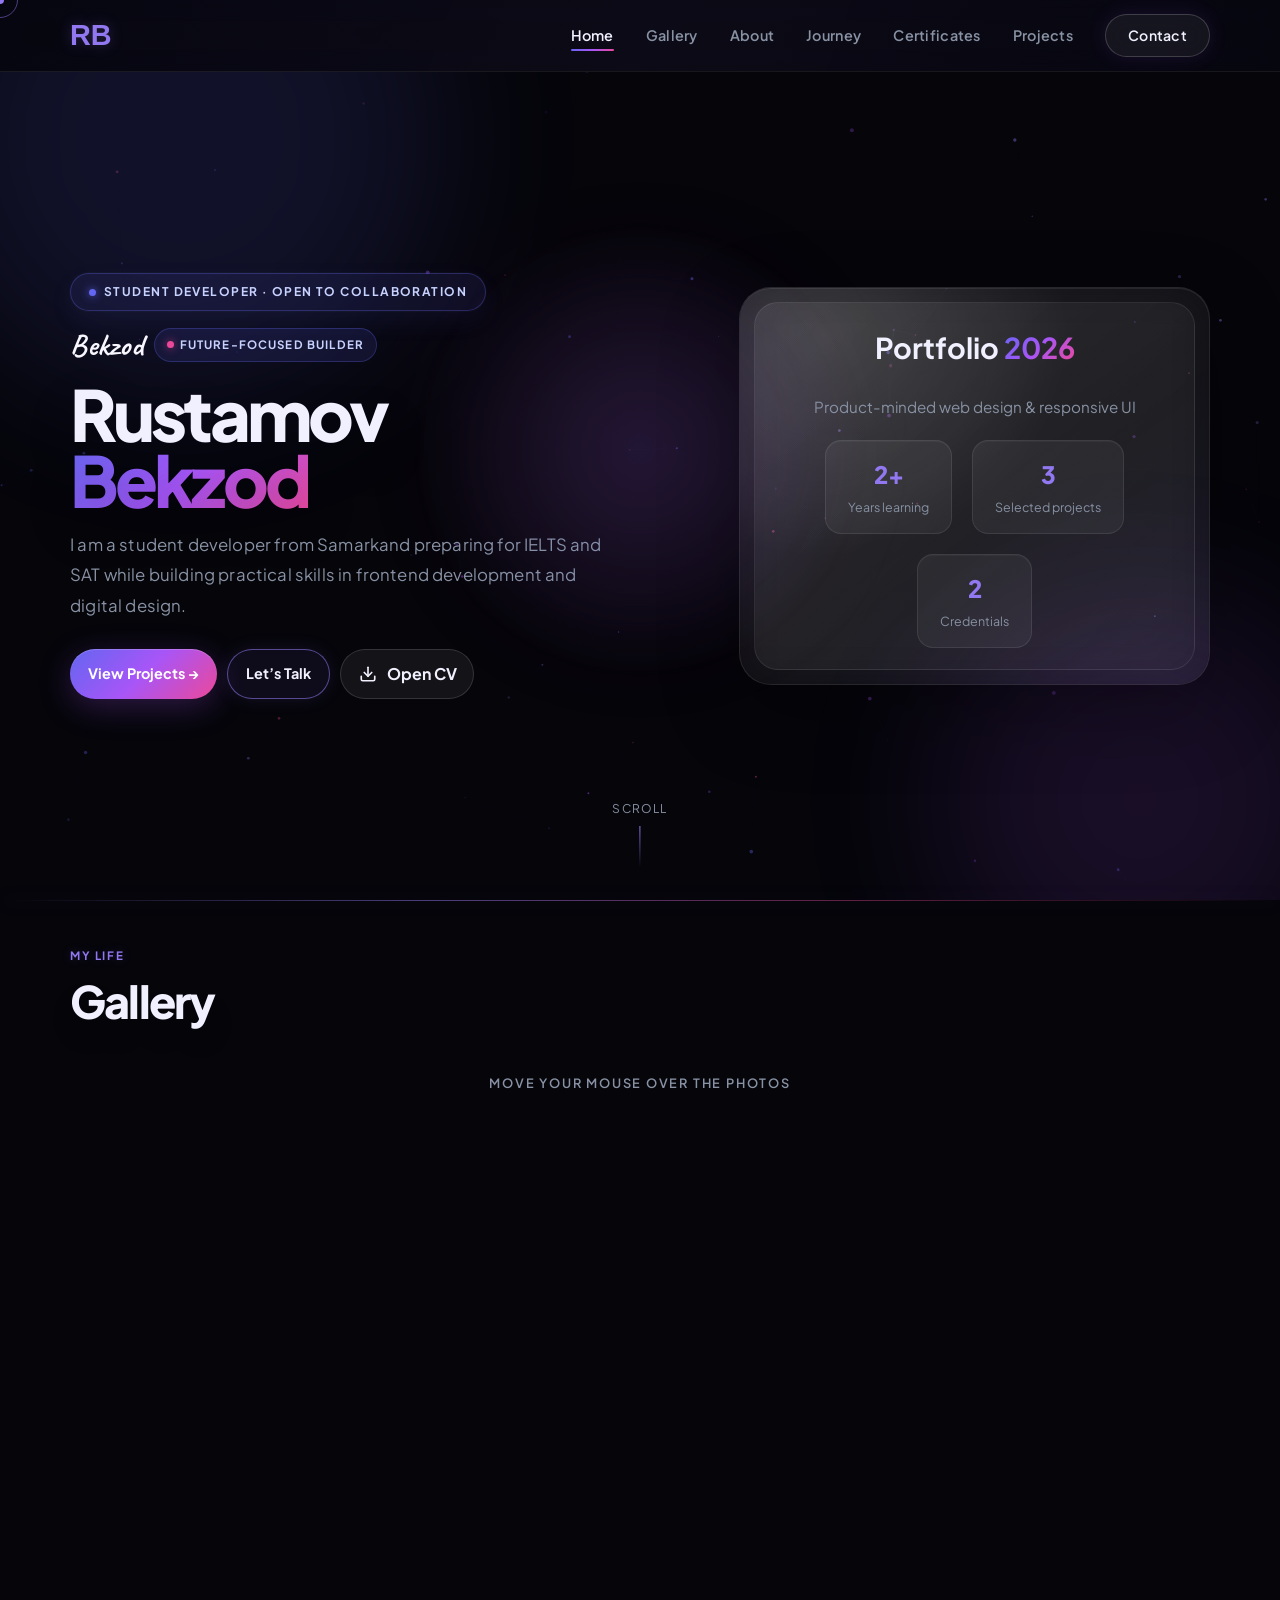
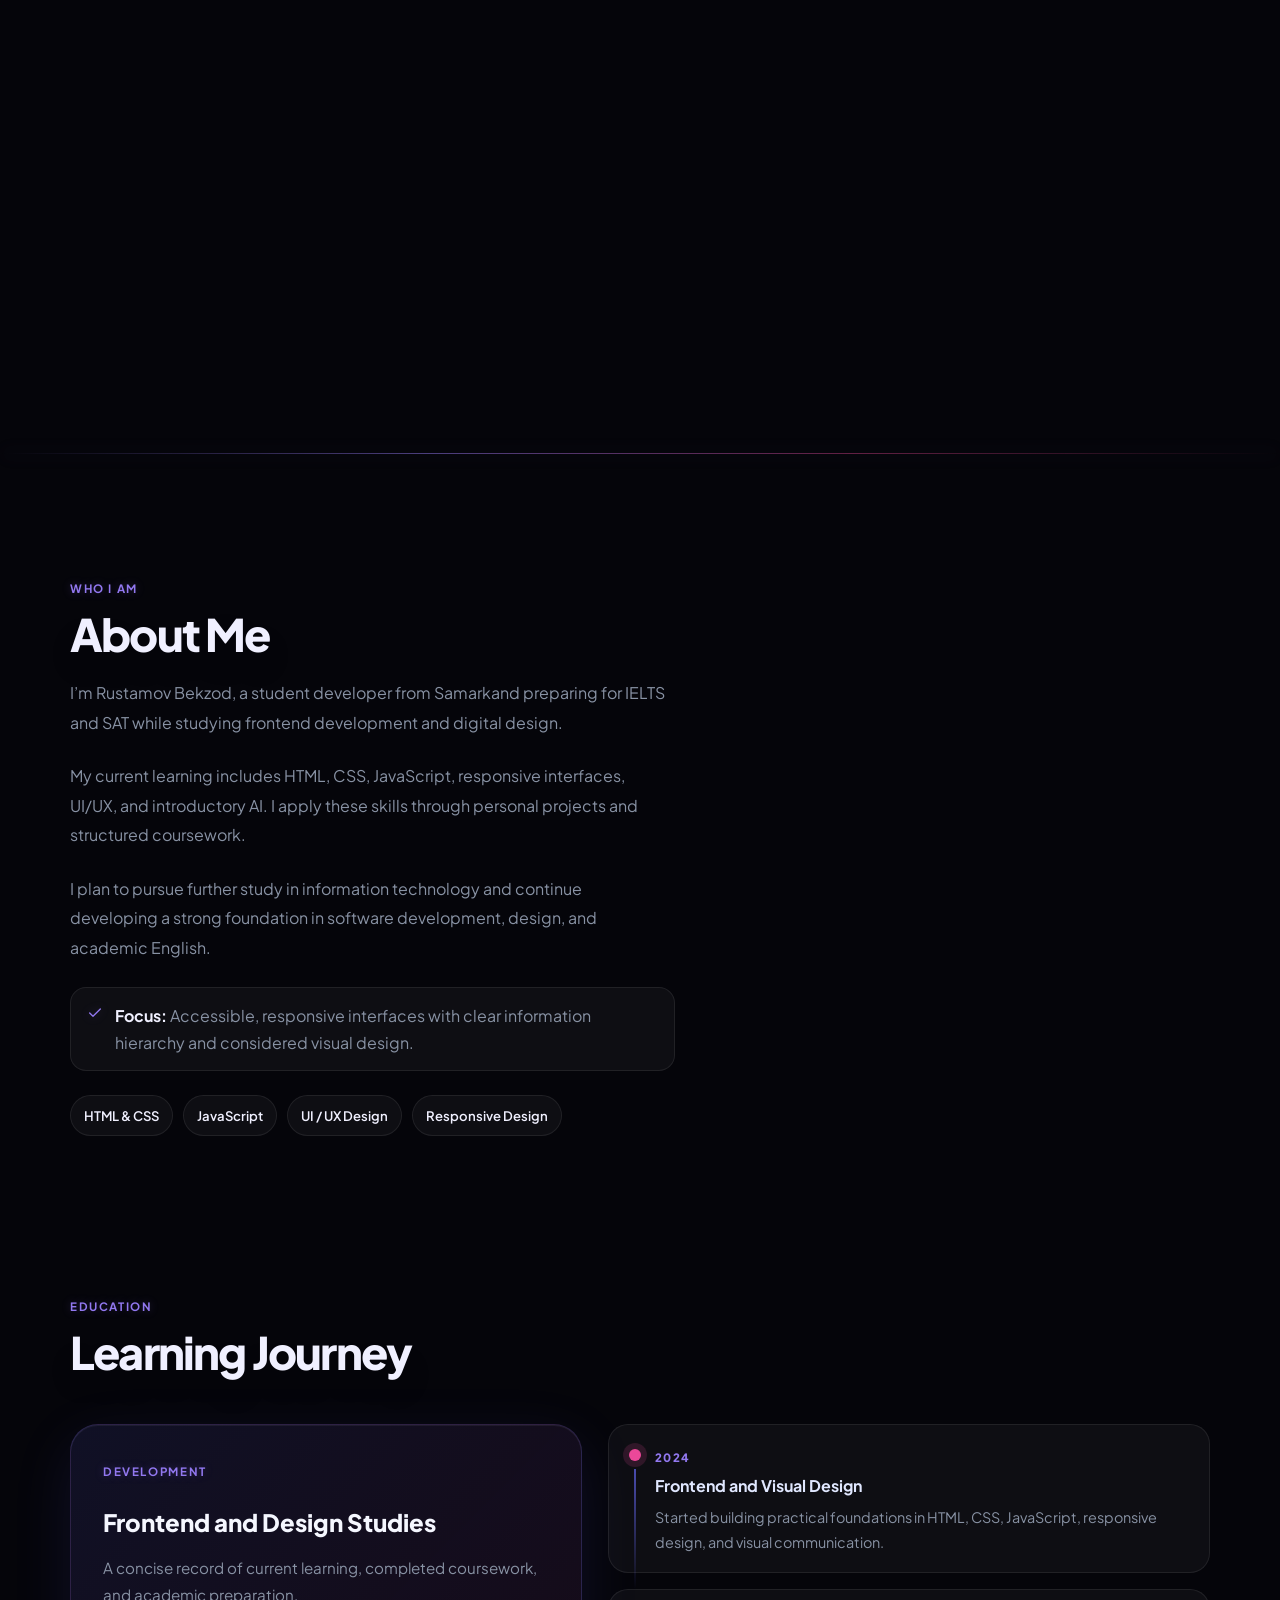
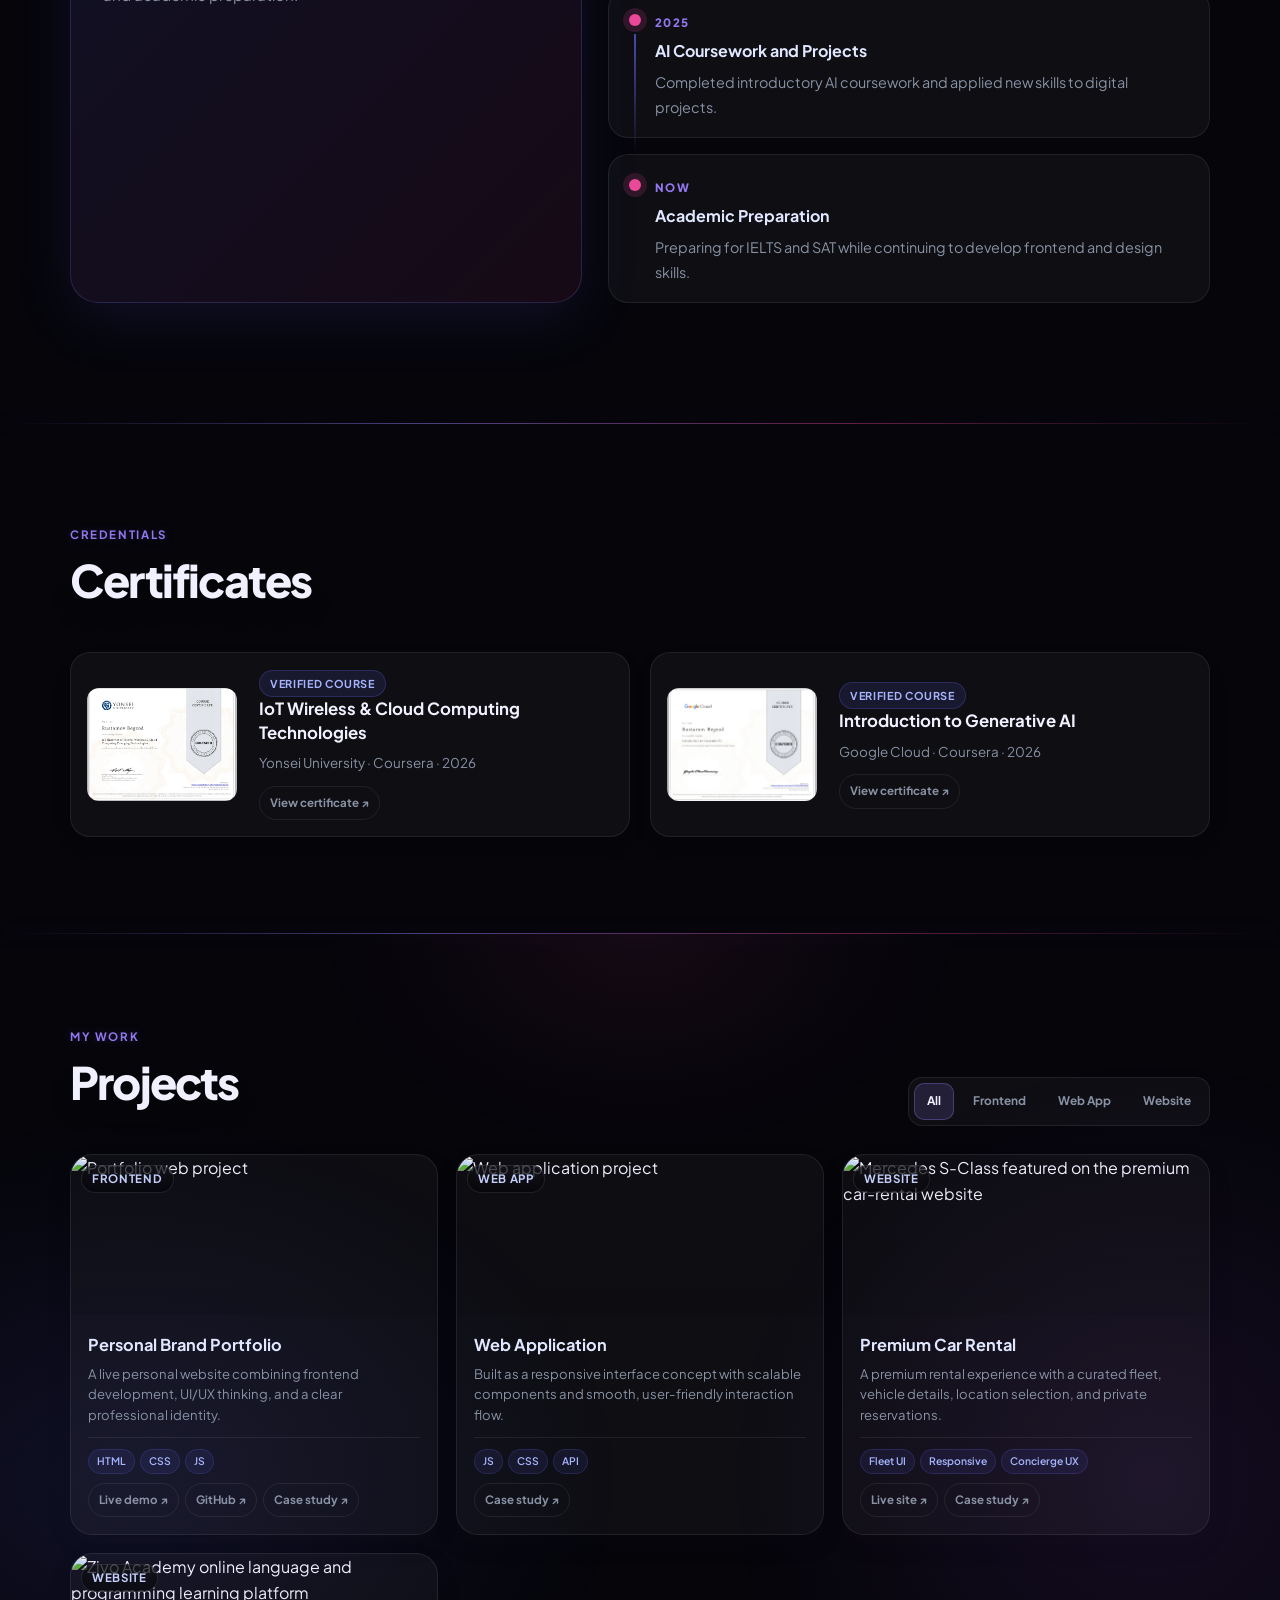
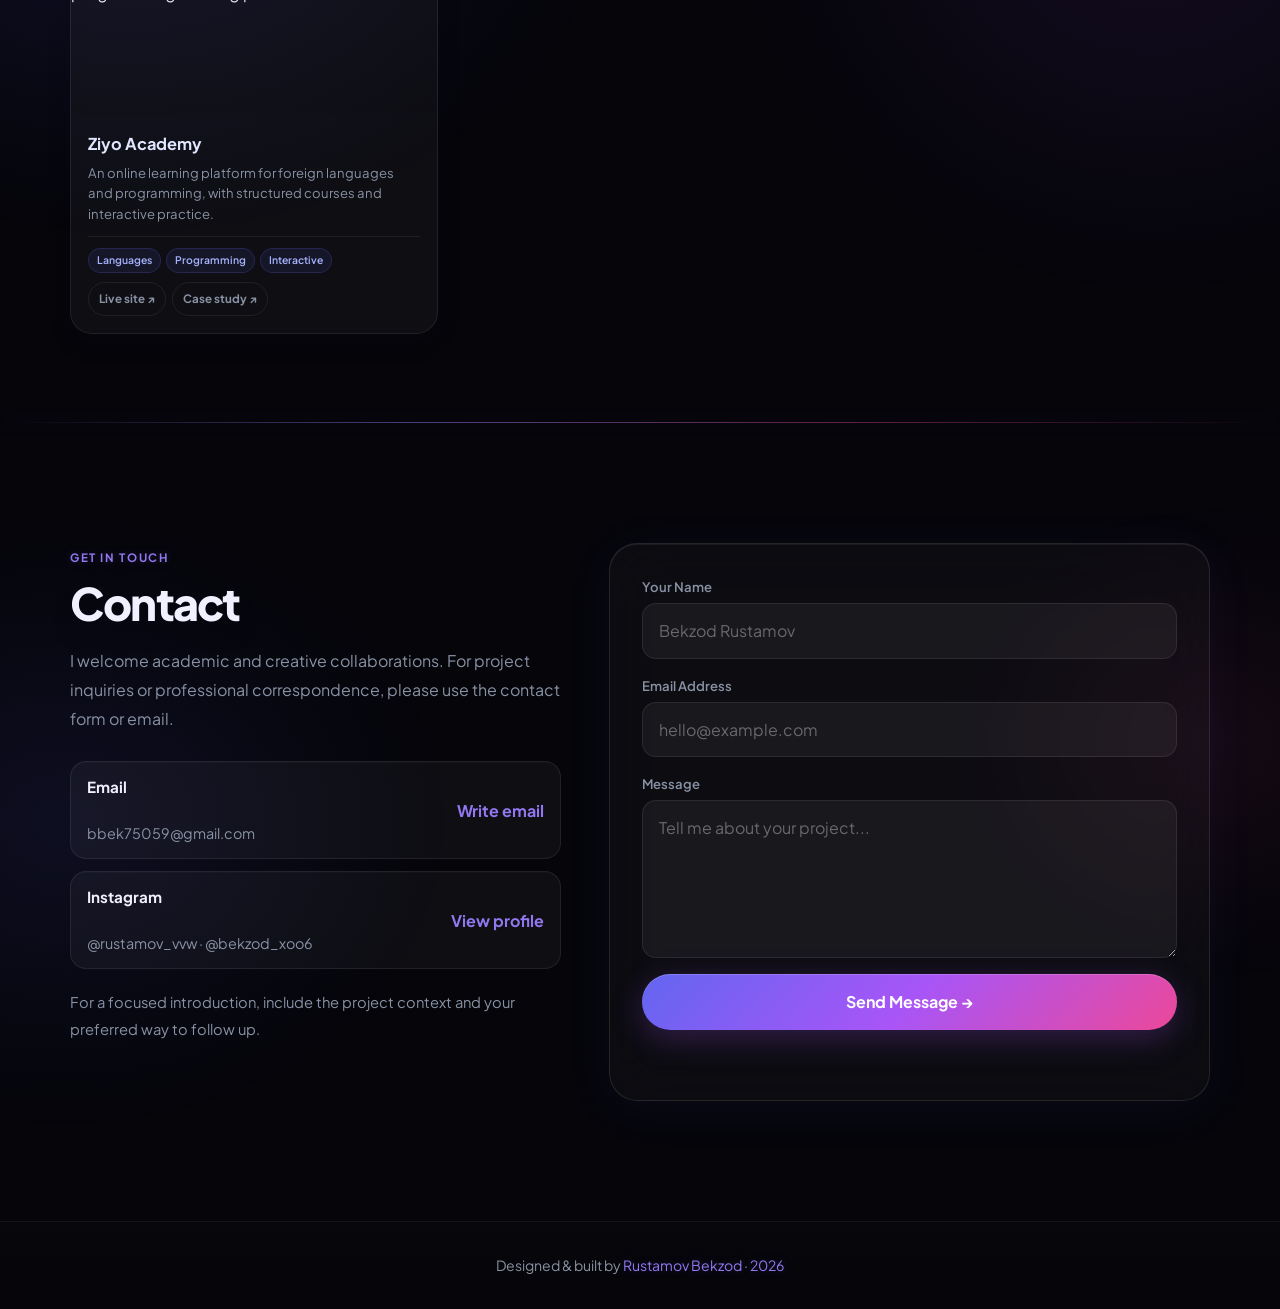
==== commit fac2fc3b: "Add Ziyo Academy project" ====
--- a/port.html
+++ b/port.html
@@ -2291,6 +2291,38 @@
           </div>
         </div>
       </article>
+      <article class="card reveal reveal--scale"
+        data-modal="true"
+        data-live="https://ziyo-academy.vercel.app/"
+        data-img="https://ziyo-academy.vercel.app/src/assets/images/hero_academy_library_1791868778587.jpg"
+        data-tag="Website"
+        data-title="Ziyo Academy"
+        data-desc="An academic learning platform for foreign languages and programming, featuring structured courses, interactive practice, pronunciation activities, and coding exercises."
+        data-problem="Learners need a clear, engaging way to study languages and programming in one place."
+        data-process="Brings language curricula, pronunciation practice, vocabulary activities, and programming lessons together in a single learning experience."
+        data-solution="Created Ziyo Academy, an online learning platform with courses in multiple languages and hands-on programming topics."
+        data-result="A live educational website offering structured study paths and interactive learning activities."
+        data-tech="Language Learning,Programming,Interactive Education">
+        <div class="card-img-wrap">
+          <span class="card-tag">Website</span>
+          <img src="https://ziyo-academy.vercel.app/src/assets/images/hero_academy_library_1791868778587.jpg" alt="Ziyo Academy online language and programming learning platform" loading="lazy">
+        </div>
+        <div class="card-body">
+          <h3>Ziyo Academy</h3>
+          <p>An online learning platform for foreign languages and programming, with structured courses and interactive practice.</p>
+          <div class="card-footer">
+            <div class="card-tech">
+              <span class="tech-badge">Languages</span>
+              <span class="tech-badge">Programming</span>
+              <span class="tech-badge">Interactive</span>
+            </div>
+            <div class="project-links">
+              <a class="project-link" href="https://ziyo-academy.vercel.app/" target="_blank" rel="noopener noreferrer" onclick="event.stopPropagation()">Live site ↗</a>
+              <button class="project-link" type="button" data-open-project>Case study ↗</button>
+            </div>
+          </div>
+        </div>
+      </article>
     </div>
   </div>
 </section>
